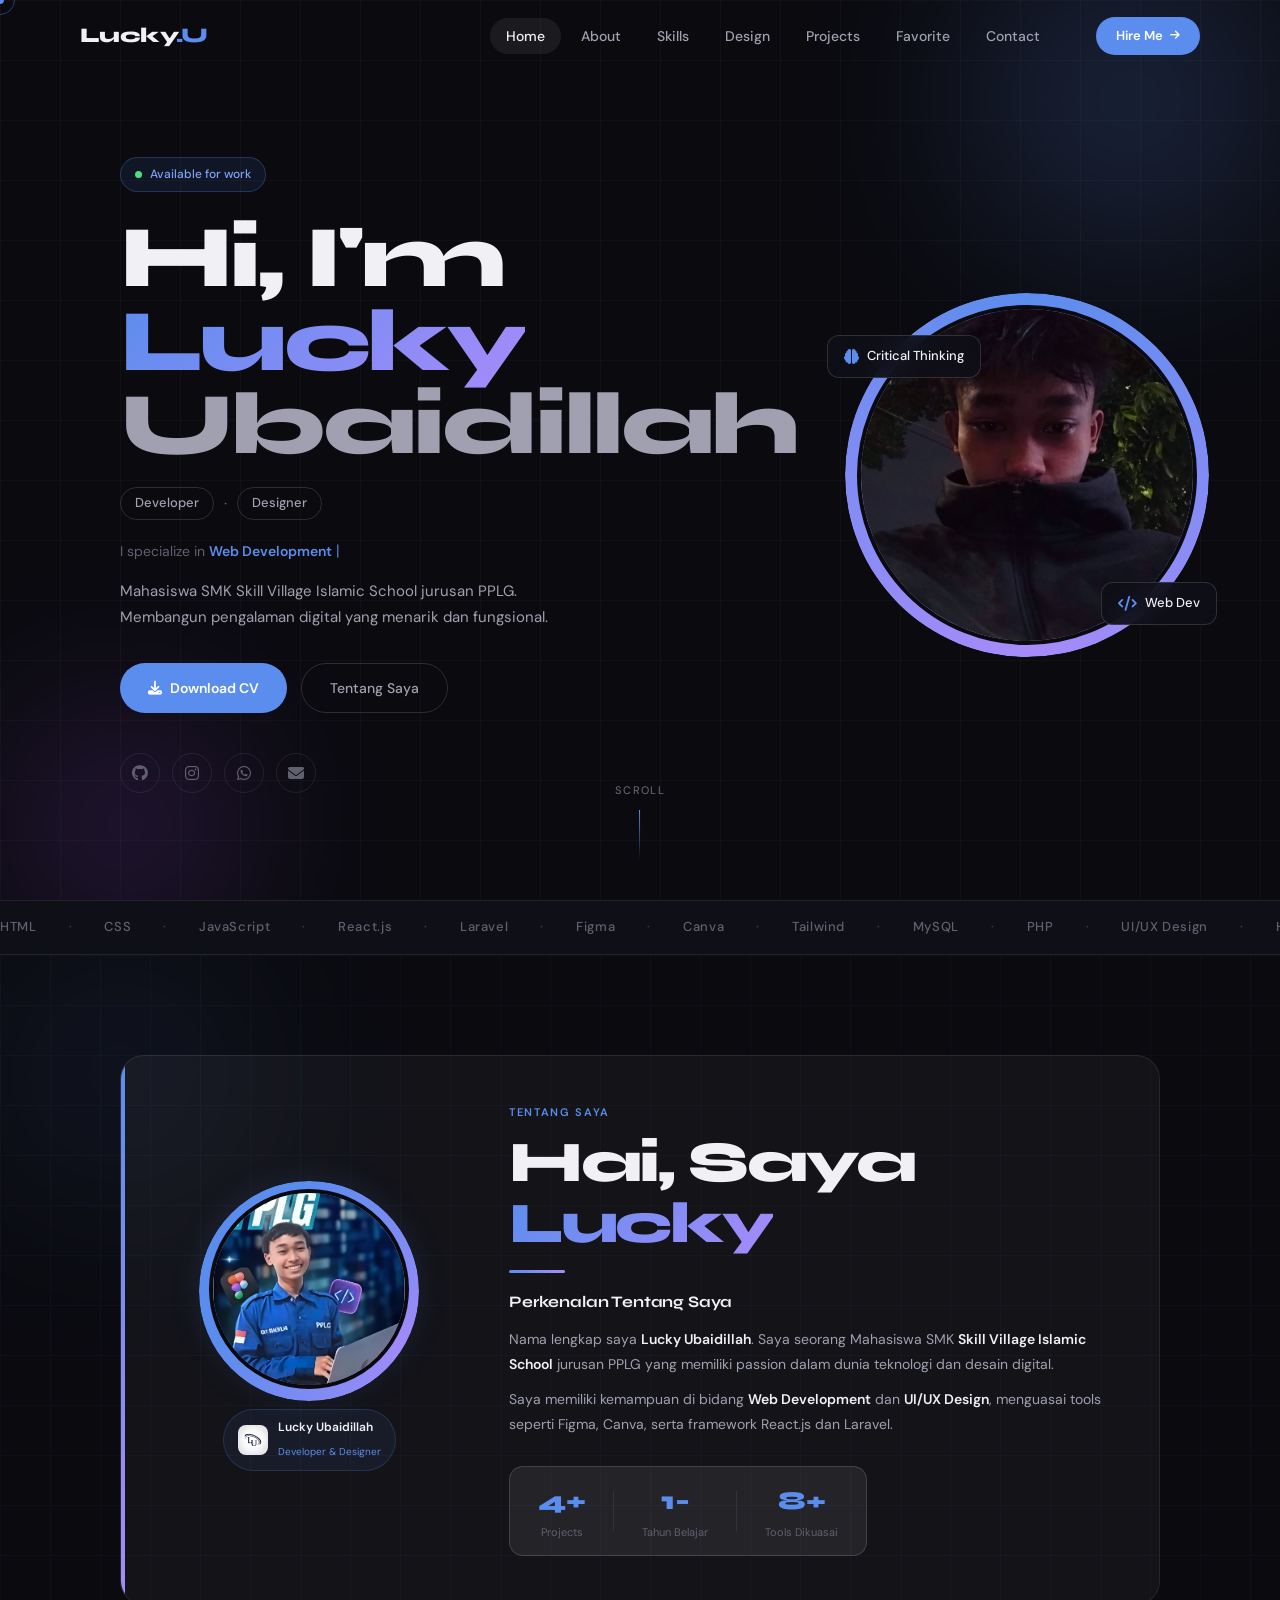
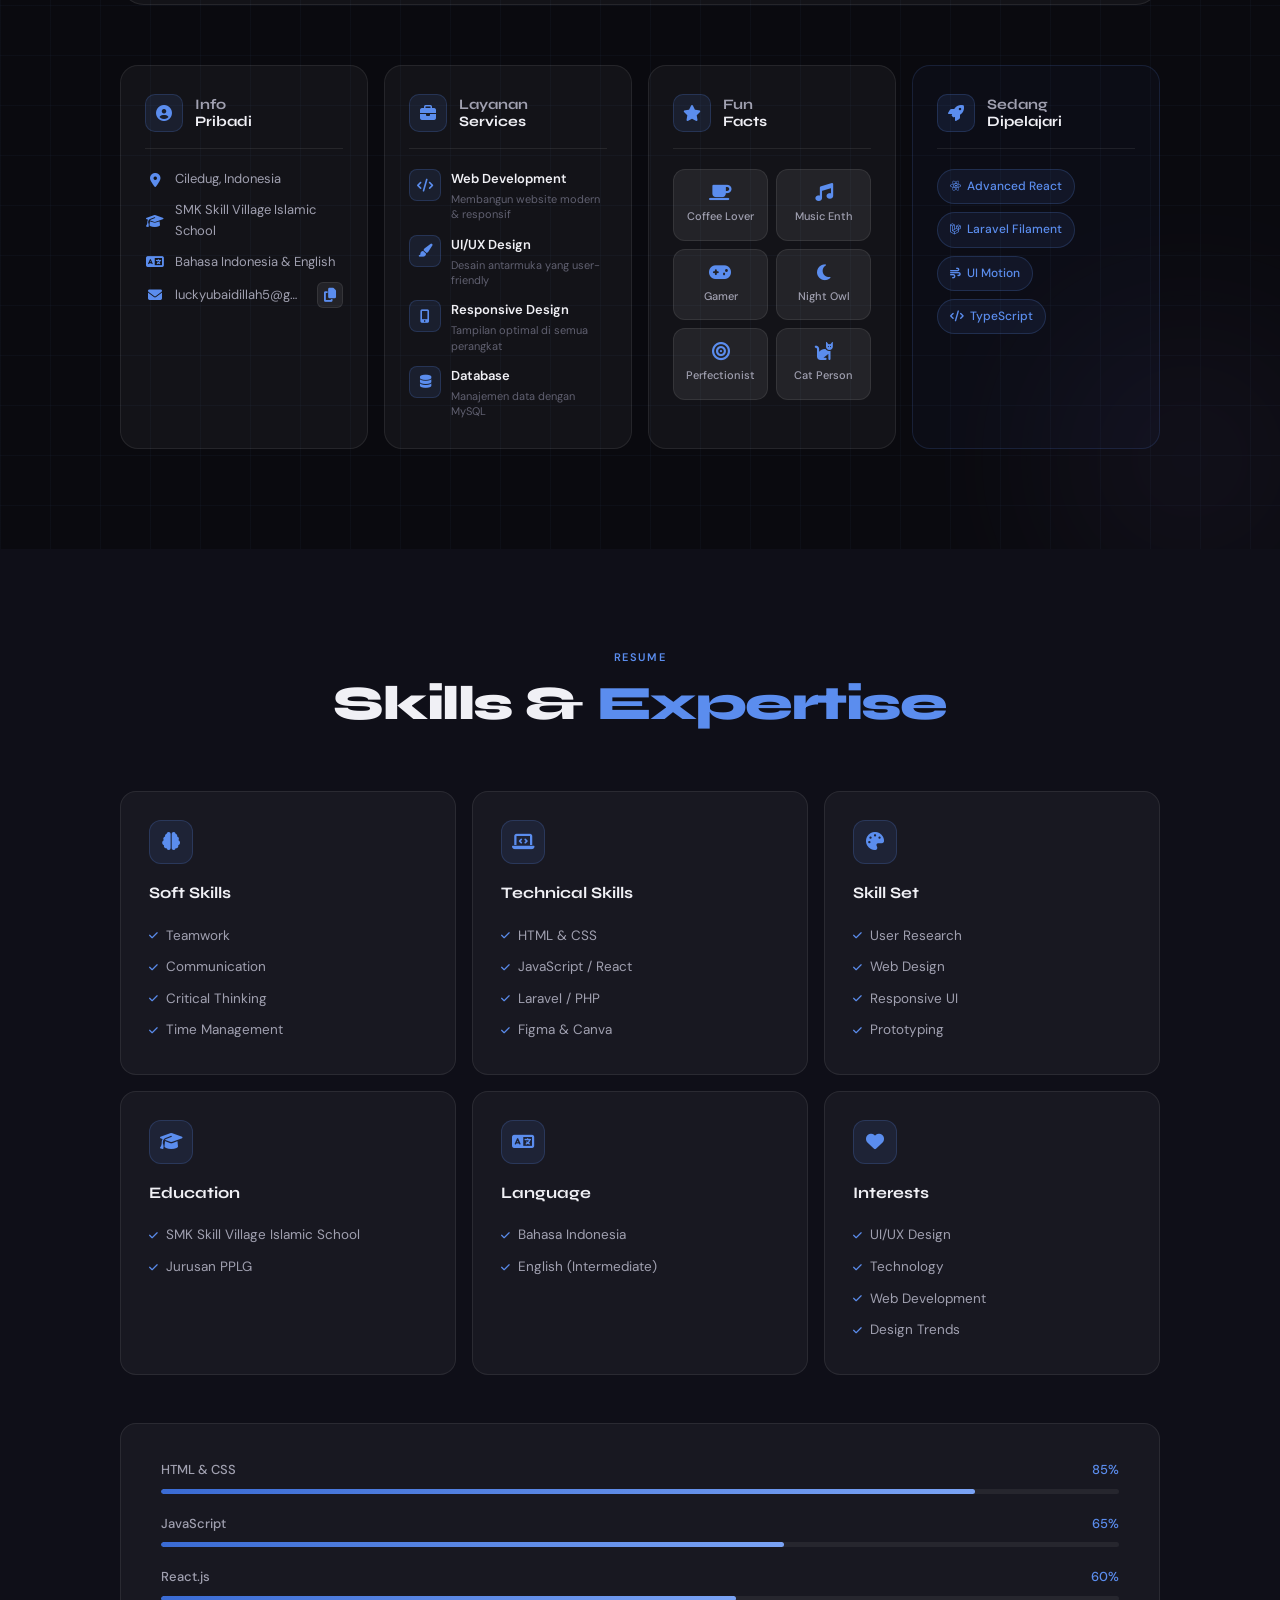
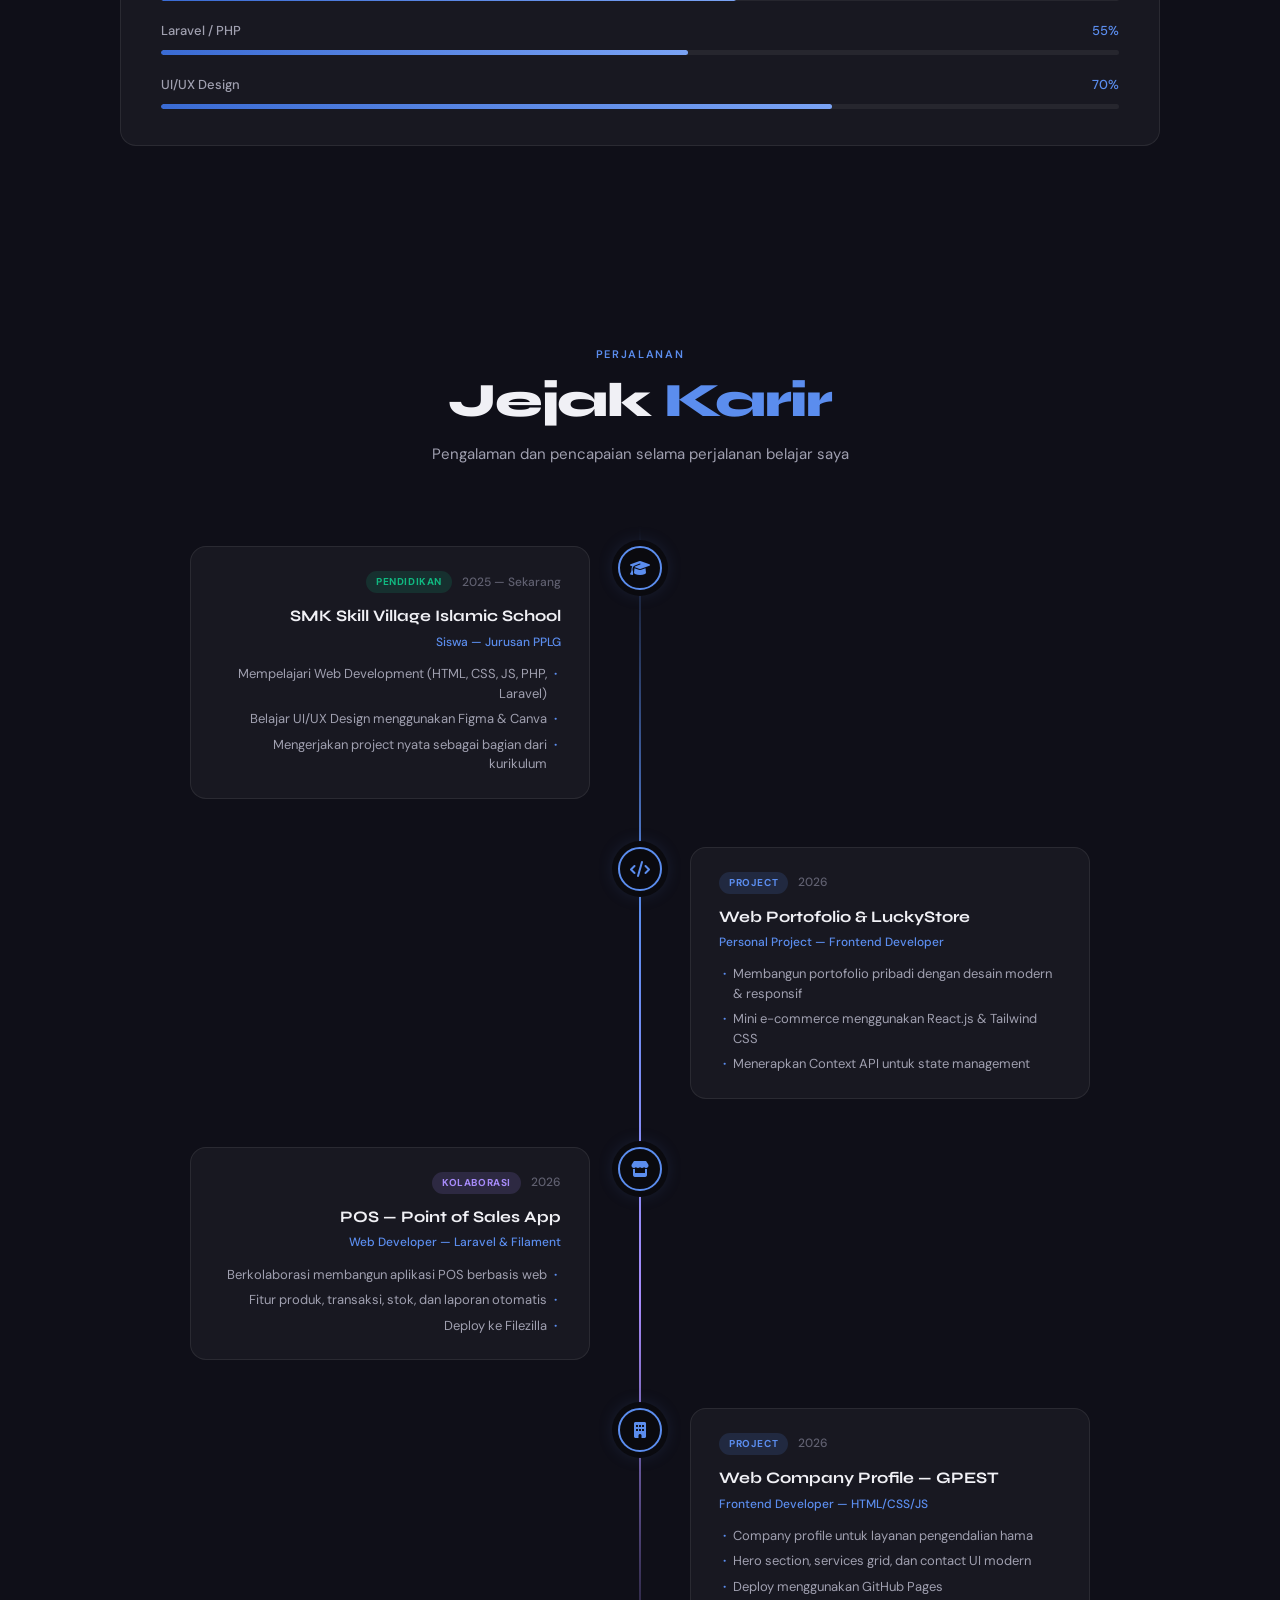
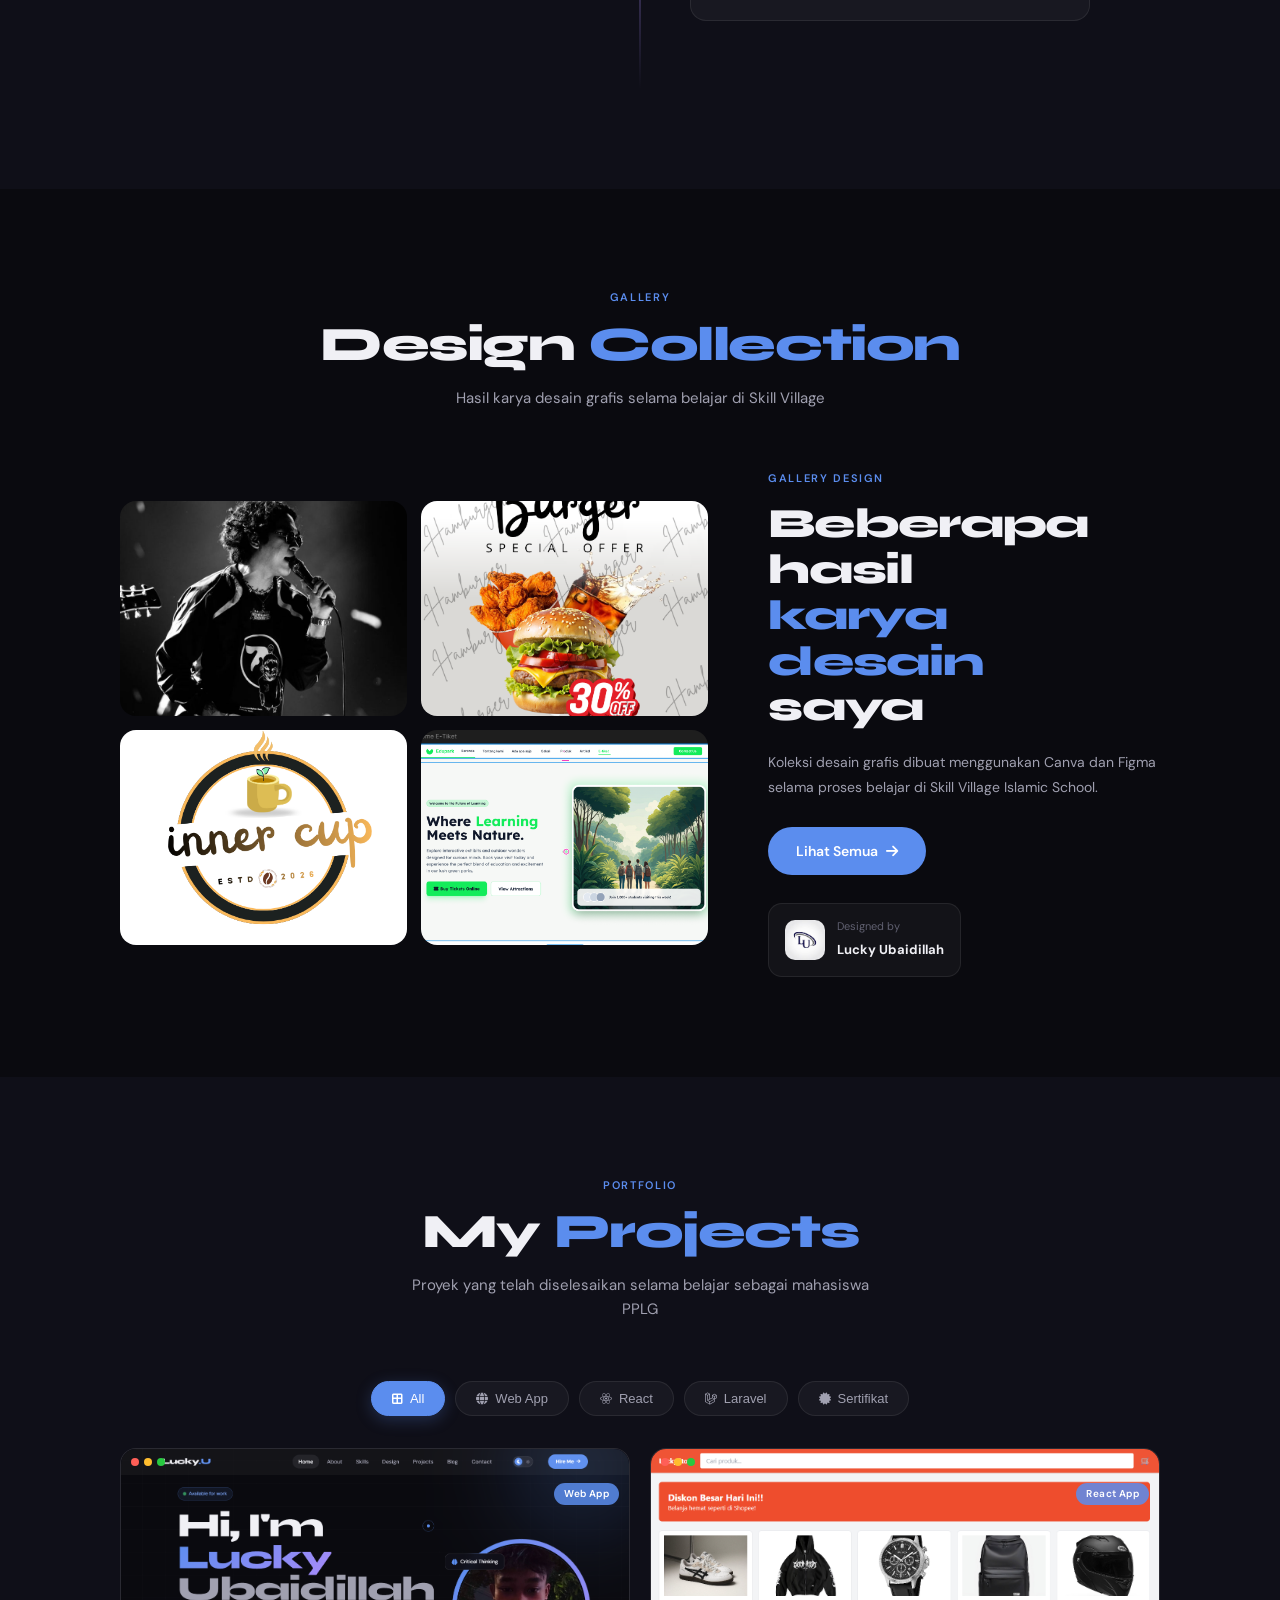
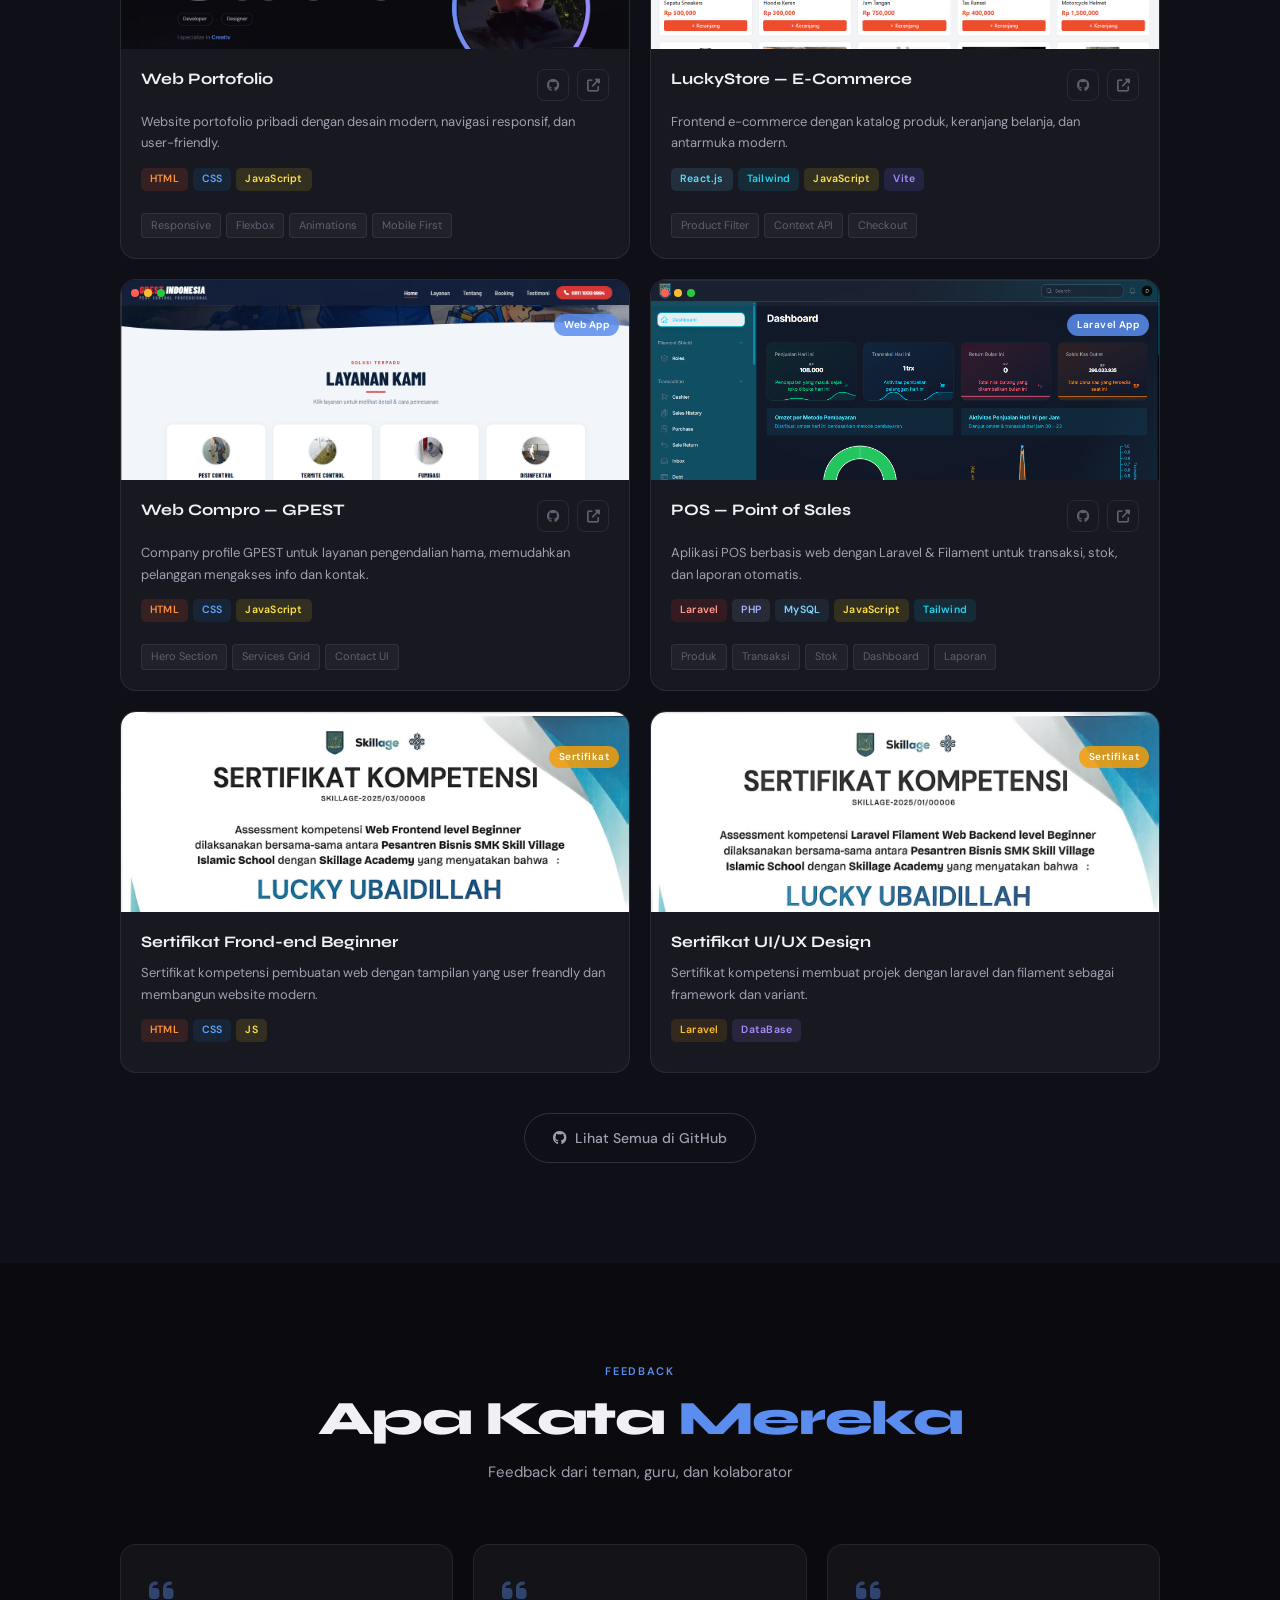
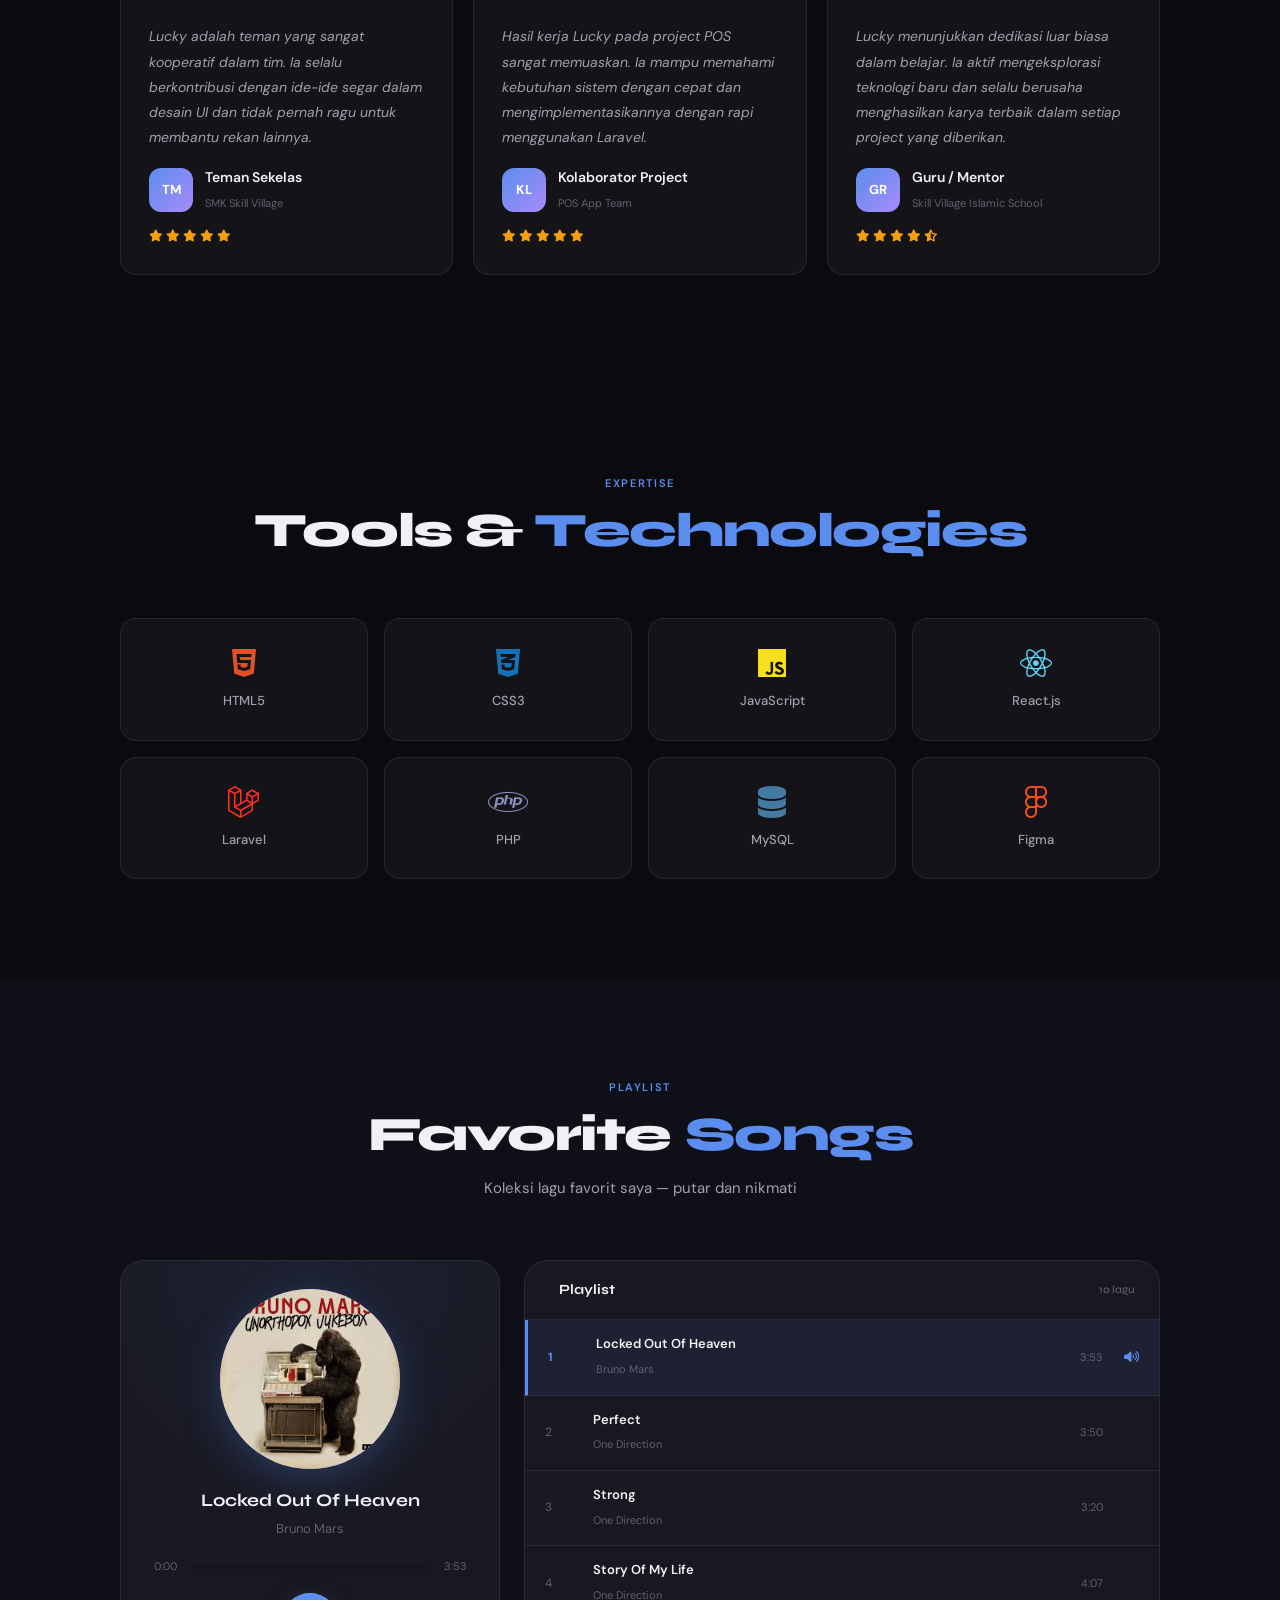
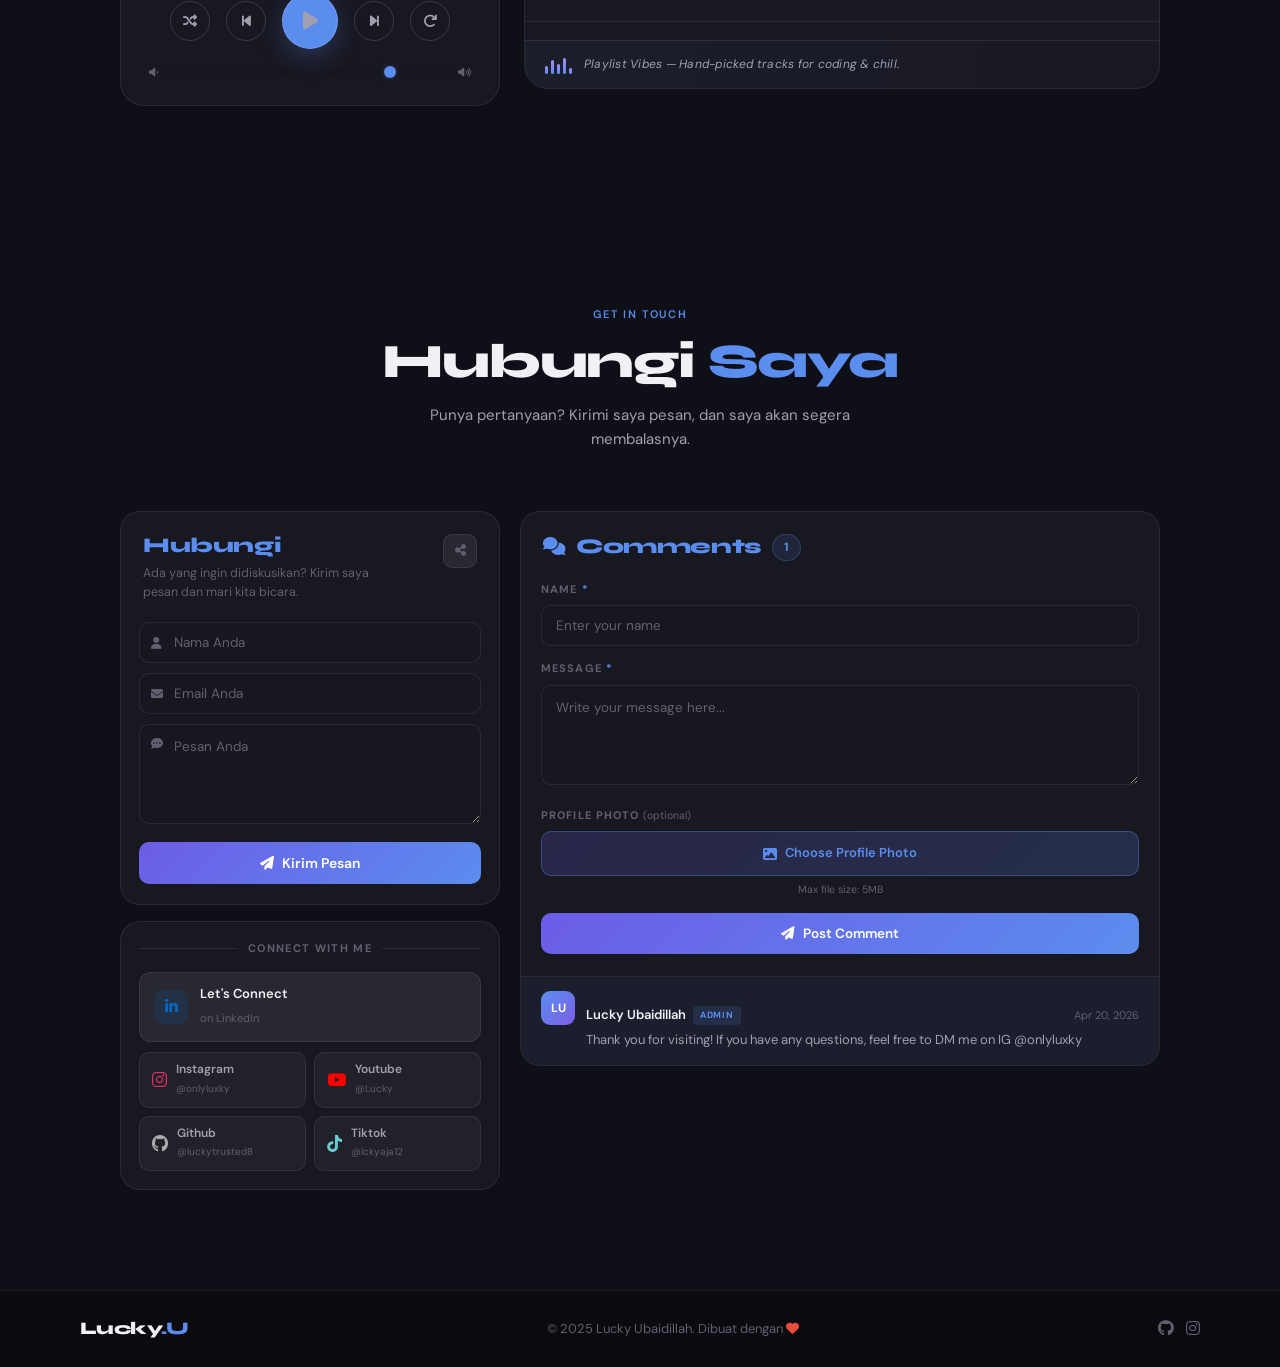
==== index.html @ 048ac02f "update" ====
<!DOCTYPE html>
<html lang="id">
<head>
  <meta charset="UTF-8" />
  <meta name="viewport" content="width=device-width, initial-scale=1.0" />
  <title>Lucky Ubaidillah — Developer & Designer</title>
  <meta name="description" content="Lucky Ubaidillah — Developer & Designer. Mahasiswa PPLG Skill Village Islamic School yang membangun pengalaman digital menarik." />

  <!-- Open Graph -->
  <meta property="og:type"             content="website" />
  <meta property="og:url"              content="https://luckytrusted8-svg.github.io/Portofolio/" />
  <meta property="og:title"            content="Lucky Ubaidillah — Developer & Designer" />
  <meta property="og:description"      content="Mahasiswa PPLG yang membangun pengalaman digital yang menarik dan fungsional." />
  <meta property="og:image"            content="https://luckytrusted8-svg.github.io/Portofolio/image/Profile/lucky.jpeg" />
  <meta property="twitter:card"        content="summary_large_image" />
  <meta property="twitter:title"       content="Lucky Ubaidillah — Developer & Designer" />
  <meta property="twitter:description" content="Mahasiswa PPLG yang membangun pengalaman digital menarik." />
  <meta property="twitter:image"       content="https://luckytrusted8-svg.github.io/Portofolio/image/Profile/lucky.jpeg" />

  <!-- PWA -->
  <link rel="manifest" href="manifest.json" />
  <meta name="theme-color" content="#0a0a0f" id="themeColorMeta" />
  <meta name="apple-mobile-web-app-capable" content="yes" />
  <meta name="apple-mobile-web-app-status-bar-style" content="black-translucent" />
  <meta name="apple-mobile-web-app-title" content="Lucky.U" />

  <link rel="icon" type="image/png" href="image/Profile/logo-lu.jpeg" />
  <link rel="preconnect" href="https://fonts.googleapis.com" />
  <link rel="preconnect" href="https://fonts.gstatic.com" crossorigin />
  <link href="https://fonts.googleapis.com/css2?family=Syne:wght@400;600;700;800&family=DM+Sans:ital,opsz,wght@0,9..40,300;0,9..40,400;0,9..40,500;0,9..40,600;1,9..40,300&display=swap" rel="stylesheet" />
  <link rel="stylesheet" href="https://cdnjs.cloudflare.com/ajax/libs/font-awesome/6.5.0/css/all.min.css" />

  <link rel="stylesheet" href="index.css" />
  <script src="index.js" defer></script>
</head>
<body>

  <!-- SCROLL PROGRESS BAR -->
  <div class="scroll-progress-bar" id="scrollProgressBar"></div>

  <!-- CURSOR -->
  <div class="cursor" id="cursor"></div>
  <div class="cursor-trail" id="cursorTrail"></div>

  <!-- LOADER -->
  <div class="loader" id="loader">
    <div class="loader-text">LU<span>.</span></div>
  </div>

  <!-- NAVBAR -->
  <header id="navbar">
    <div class="nav-inner">
      <a href="#home" class="nav-logo">Lucky<span>.U</span></a>
      <nav class="nav-links">
        <a href="#home"       class="nav-link active" data-section="home">Home</a>
        <a href="#about"      class="nav-link"        data-section="about">About</a>
        <a href="#skills"     class="nav-link"        data-section="skills">Skills</a>
        <a href="#collection" class="nav-link"        data-section="collection">Design</a>
        <a href="#projects"   class="nav-link"        data-section="projects">Projects</a>
        <a href="#favorite"   class="nav-link"        data-section="favorite">Favorite</a>
        <a href="#contact"    class="nav-link"        data-section="contact">Contact</a>
      </nav>
      <a href="https://wa.me/62895402889544" target="_blank" class="nav-cta">
        Hire Me <i class="fas fa-arrow-right"></i>
      </a>
      <button class="burger" id="burger" aria-label="menu">
        <span></span><span></span><span></span>
      </button>
    </div>
    <div class="mobile-menu" id="mobileMenu">
      <a href="#home"       class="mobile-link">Home</a>
      <a href="#about"      class="mobile-link">About</a>
      <a href="#skills"     class="mobile-link">Skills</a>
      <a href="#collection" class="mobile-link">Design</a>
      <a href="#projects"   class="mobile-link">Projects</a>
      <a href="#favorite"   class="mobile-link">Favorite</a>
      <a href="#contact"    class="mobile-link">Contact</a>
    </div>
  </header>

  <!-- HERO -->
  <section id="home" class="hero">
    <div class="hero-bg">
      <div class="blob blob-1"></div>
      <div class="blob blob-2"></div>
      <div class="grid-lines"></div>
    </div>
    <div class="hero-content">
      <div class="hero-left reveal">
        <div class="hero-badge"><span class="badge-dot"></span>Available for work</div>
        <h1 class="hero-title">
          Hi, I'm<br />
          <span class="name-highlight">Lucky</span><br />
          <span class="title-line">Ubaidillah</span>
        </h1>
        <p class="hero-role">
          <span class="role-tag">Developer</span>
          <span class="role-sep">·</span>
          <span class="role-tag">Designer</span>
        </p>
        <div class="hero-typing">
          <span class="typing-prefix">I specialize in </span><span class="typing-text" id="typingText"></span><span class="typing-cursor">|</span>
        </div>
        <p class="hero-desc">
          Mahasiswa SMK Skill Village Islamic School jurusan PPLG.
          Membangun pengalaman digital yang menarik dan fungsional.
        </p>
        <div class="hero-actions">
          <a href="CV-Lucky Ubaidillah (2).pdf" download class="btn-primary"><i class="fas fa-download"></i> Download CV</a>
          <a href="#about" class="btn-ghost">Tentang Saya</a>
        </div>
        <div class="hero-socials">
          <a href="https://github.com/luckytrusted8-svg" target="_blank" title="GitHub"><i class="fab fa-github"></i></a>
          <a href="https://instagram.com/onlyluxky" target="_blank" title="Instagram"><i class="fab fa-instagram"></i></a>
          <a href="https://wa.me/62895402889544" target="_blank" title="WhatsApp"><i class="fab fa-whatsapp"></i></a>
          <a href="mailto:luckyubaidillah5@gmail.com" title="Email"><i class="fas fa-envelope"></i></a>
        </div>
      </div>
      <div class="hero-right reveal reveal-delay">
        <div class="hero-img-wrap">
          <div class="img-ring"></div>
          <img src="image/Profile/lucky.jpeg" alt="Lucky Ubaidillah" class="hero-img" />
          <div class="floating-card fc-1"><i class="fas fa-code"></i><span>Web Dev</span></div>
          <div class="floating-card fc-2"><i class="fas fa-brain"></i><span>Critical Thinking</span></div>
        </div>
      </div>
    </div>
    <a href="#about" class="scroll-down"><span>Scroll</span><div class="scroll-line"></div></a>
  </section>

  <!-- MARQUEE -->
  <div class="marquee-strip">
    <div class="marquee-track">
      <span>HTML</span><span>·</span><span>CSS</span><span>·</span><span>JavaScript</span><span>·</span>
      <span>React.js</span><span>·</span><span>Laravel</span><span>·</span><span>Figma</span><span>·</span>
      <span>Canva</span><span>·</span><span>Tailwind</span><span>·</span><span>MySQL</span><span>·</span>
      <span>PHP</span><span>·</span><span>UI/UX Design</span><span>·</span>
      <span>HTML</span><span>·</span><span>CSS</span><span>·</span><span>JavaScript</span><span>·</span>
      <span>React.js</span><span>·</span><span>Laravel</span><span>·</span><span>Figma</span><span>·</span>
      <span>Canva</span><span>·</span><span>Tailwind</span><span>·</span><span>MySQL</span><span>·</span>
      <span>PHP</span><span>·</span><span>UI/UX Design</span><span>·</span>
    </div>
  </div>

  <!-- ABOUT (Farabi-style) -->
  <section id="about" class="about-new">
    <div class="about-new__bg">
      <div class="about-new__grid"></div>
      <div class="about-new__blob ab-blob-1"></div>
      <div class="about-new__blob ab-blob-2"></div>
    </div>
    <div class="section-container">
      <div class="abn-top reveal">
        <div class="abn-photo-wrap">
          <div class="abn-photo-ring"></div>
          <img src="image/Profile/PPLG.jpeg" alt="Lucky Ubaidillah" class="abn-photo" />
          <div class="abn-badge-name">
            <img src="image/Profile/logo-lu.jpeg" alt="LU" class="abn-badge-avatar" />
            <div><strong>Lucky Ubaidillah</strong><span>Developer &amp; Designer</span></div>
          </div>
        </div>
        <div class="abn-intro">
          <div class="abn-label-wrap"><span class="section-label">Tentang Saya</span></div>
          <h2 class="abn-heading">Hai, Saya <em>Lucky</em></h2>
          <div class="abn-divider"></div>
          <h3 class="abn-sub">Perkenalan Tentang Saya</h3>
          <p class="abn-text">Nama lengkap saya <strong>Lucky Ubaidillah</strong>. Saya seorang Mahasiswa SMK <strong>Skill Village Islamic School</strong> jurusan PPLG yang memiliki passion dalam dunia teknologi dan desain digital.</p>
          <p class="abn-text">Saya memiliki kemampuan di bidang <strong>Web Development</strong> dan <strong>UI/UX Design</strong>, menguasai tools seperti Figma, Canva, serta framework React.js dan Laravel.</p>
          <div class="abn-stats">
            <div class="abn-stat">
              <div class="abn-stat-num-row"><span class="abn-stat-num counter" data-target="4">0</span><span class="abn-stat-num">+</span></div>
              <span class="abn-stat-lbl">Projects</span>
            </div>
            <div class="abn-stat-divider"></div>
            <div class="abn-stat">
              <div class="abn-stat-num-row"><span class="abn-stat-num counter" data-target="1">0</span><span class="abn-stat-num">-</span></div>
              <span class="abn-stat-lbl">Tahun Belajar</span>
            </div>
            <div class="abn-stat-divider"></div>
            <div class="abn-stat">
              <div class="abn-stat-num-row"><span class="abn-stat-num counter" data-target="8">0</span><span class="abn-stat-num">+</span></div>
              <span class="abn-stat-lbl">Tools Dikuasai</span>
            </div>
          </div>
        </div>
      </div>
      <div class="abn-grid reveal reveal-delay">
        <div class="abn-col abn-col--info">
          <div class="abn-col-header"><div class="abn-col-icon"><i class="fas fa-user-circle"></i></div><h4>Info <span>Pribadi</span></h4></div>
          <ul class="abn-list abn-list--info">
            <li><i class="fas fa-map-marker-alt"></i><span>Ciledug, Indonesia</span></li>
            <li><i class="fas fa-graduation-cap"></i><span>SMK Skill Village Islamic School</span></li>
            <li><i class="fas fa-language"></i><span>Bahasa Indonesia & English</span></li>
            <li class="abn-email-row"><i class="fas fa-envelope"></i><span>luckyubaidillah5@gmail.com</span><button class="abn-copy-btn" onclick="copyEmail()" title="Copy email"><i class="fas fa-copy"></i></button></li>
          </ul>
        </div>
        <div class="abn-col abn-col--services">
          <div class="abn-col-header"><div class="abn-col-icon"><i class="fas fa-briefcase"></i></div><h4>Layanan <span>Services</span></h4></div>
          <ul class="abn-list abn-list--services">
            <li><div class="abn-srv-icon"><i class="fas fa-code"></i></div><div class="abn-srv-text"><strong>Web Development</strong><span>Membangun website modern & responsif</span></div></li>
            <li><div class="abn-srv-icon"><i class="fas fa-paint-brush"></i></div><div class="abn-srv-text"><strong>UI/UX Design</strong><span>Desain antarmuka yang user-friendly</span></div></li>
            <li><div class="abn-srv-icon"><i class="fas fa-mobile-alt"></i></div><div class="abn-srv-text"><strong>Responsive Design</strong><span>Tampilan optimal di semua perangkat</span></div></li>
            <li><div class="abn-srv-icon"><i class="fas fa-database"></i></div><div class="abn-srv-text"><strong>Database</strong><span>Manajemen data dengan MySQL</span></div></li>
          </ul>
        </div>
        <div class="abn-col abn-col--fun">
          <div class="abn-col-header"><div class="abn-col-icon"><i class="fas fa-star"></i></div><h4>Fun <span>Facts</span></h4></div>
          <div class="abn-fun-grid">
            <div class="abn-fun-item"><i class="fas fa-coffee"></i><span>Coffee Lover</span></div>
            <div class="abn-fun-item"><i class="fas fa-music"></i><span>Music Enth</span></div>
            <div class="abn-fun-item"><i class="fas fa-gamepad"></i><span>Gamer</span></div>
            <div class="abn-fun-item"><i class="fas fa-moon"></i><span>Night Owl</span></div>
            <div class="abn-fun-item"><i class="fas fa-bullseye"></i><span>Perfectionist</span></div>
            <div class="abn-fun-item"><i class="fas fa-cat"></i><span>Cat Person</span></div>
          </div>
        </div>
        <div class="abn-col abn-col--learning">
          <div class="abn-col-header"><div class="abn-col-icon"><i class="fas fa-rocket"></i></div><h4>Sedang <span>Dipelajari</span></h4></div>
          <div class="abn-learning-list">
            <div class="abn-learning-tag"><i class="fab fa-react"></i>Advanced React</div>
            <div class="abn-learning-tag"><i class="fab fa-laravel"></i>Laravel Filament</div>
            <div class="abn-learning-tag"><i class="fas fa-wind"></i>UI Motion</div>
            <div class="abn-learning-tag"><i class="fas fa-code"></i>TypeScript</div>
          </div>
        </div>
      </div>
    </div>
  </section>

  <!-- SKILLS -->
  <section id="skills" class="about">
    <div class="section-container">
      <div class="section-header reveal">
        <span class="section-label">Resume</span>
        <h2 class="section-title">Skills &amp; <em>Expertise</em></h2>
      </div>
      <div class="about-grid">
        <div class="about-card reveal" style="--d:0s"><div class="about-card-icon"><i class="fas fa-brain"></i></div><h3>Soft Skills</h3><ul><li><i class="fas fa-check"></i>Teamwork</li><li><i class="fas fa-check"></i>Communication</li><li><i class="fas fa-check"></i>Critical Thinking</li><li><i class="fas fa-check"></i>Time Management</li></ul></div>
        <div class="about-card reveal" style="--d:.1s"><div class="about-card-icon"><i class="fas fa-laptop-code"></i></div><h3>Technical Skills</h3><ul><li><i class="fas fa-check"></i>HTML &amp; CSS</li><li><i class="fas fa-check"></i>JavaScript / React</li><li><i class="fas fa-check"></i>Laravel / PHP</li><li><i class="fas fa-check"></i>Figma &amp; Canva</li></ul></div>
        <div class="about-card reveal" style="--d:.2s"><div class="about-card-icon"><i class="fas fa-palette"></i></div><h3>Skill Set</h3><ul><li><i class="fas fa-check"></i>User Research</li><li><i class="fas fa-check"></i>Web Design</li><li><i class="fas fa-check"></i>Responsive UI</li><li><i class="fas fa-check"></i>Prototyping</li></ul></div>
        <div class="about-card reveal" style="--d:.3s"><div class="about-card-icon"><i class="fas fa-graduation-cap"></i></div><h3>Education</h3><ul><li><i class="fas fa-check"></i>SMK Skill Village Islamic School</li><li><i class="fas fa-check"></i>Jurusan PPLG</li></ul></div>
        <div class="about-card reveal" style="--d:.4s"><div class="about-card-icon"><i class="fas fa-language"></i></div><h3>Language</h3><ul><li><i class="fas fa-check"></i>Bahasa Indonesia</li><li><i class="fas fa-check"></i>English (Intermediate)</li></ul></div>
        <div class="about-card reveal" style="--d:.5s"><div class="about-card-icon"><i class="fas fa-heart"></i></div><h3>Interests</h3><ul><li><i class="fas fa-check"></i>UI/UX Design</li><li><i class="fas fa-check"></i>Technology</li><li><i class="fas fa-check"></i>Web Development</li><li><i class="fas fa-check"></i>Design Trends</li></ul></div>
      </div>
      <div class="skills-bar-wrap reveal">
        <div class="skill-bar-item"><div class="skill-bar-label"><span>HTML &amp; CSS</span><span>85%</span></div><div class="skill-bar-track"><div class="skill-bar-fill" data-w="85"></div></div></div>
        <div class="skill-bar-item"><div class="skill-bar-label"><span>JavaScript</span><span>65%</span></div><div class="skill-bar-track"><div class="skill-bar-fill" data-w="65"></div></div></div>
        <div class="skill-bar-item"><div class="skill-bar-label"><span>React.js</span><span>60%</span></div><div class="skill-bar-track"><div class="skill-bar-fill" data-w="60"></div></div></div>
        <div class="skill-bar-item"><div class="skill-bar-label"><span>Laravel / PHP</span><span>55%</span></div><div class="skill-bar-track"><div class="skill-bar-fill" data-w="55"></div></div></div>
        <div class="skill-bar-item"><div class="skill-bar-label"><span>UI/UX Design</span><span>70%</span></div><div class="skill-bar-track"><div class="skill-bar-fill" data-w="70"></div></div></div>
      </div>
    </div>
  </section>

  <!-- TIMELINE -->
  <section id="timeline" class="timeline-section">
    <div class="section-container">
      <div class="section-header reveal">
        <span class="section-label">Perjalanan</span>
        <h2 class="section-title">Jejak <em>Karir</em></h2>
        <p class="section-desc">Pengalaman dan pencapaian selama perjalanan belajar saya</p>
      </div>
      <div class="timeline">
        <div class="tl-item tl-left reveal">
          <div class="tl-content">
            <div class="tl-header"><span class="tl-tag tl-tag--edu">Pendidikan</span><span class="tl-year">2025 — Sekarang</span></div>
            <h3>SMK Skill Village Islamic School</h3>
            <p class="tl-role">Siswa — Jurusan PPLG</p>
            <ul class="tl-list">
              <li>Mempelajari Web Development (HTML, CSS, JS, PHP, Laravel)</li>
              <li>Belajar UI/UX Design menggunakan Figma &amp; Canva</li>
              <li>Mengerjakan project nyata sebagai bagian dari kurikulum</li>
            </ul>
          </div>
          <div class="tl-dot"><i class="fas fa-graduation-cap"></i></div>
        </div>
        <div class="tl-item tl-right reveal" style="--d:.1s">
          <div class="tl-dot"><i class="fas fa-code"></i></div>
          <div class="tl-content">
            <div class="tl-header"><span class="tl-tag tl-tag--project">Project</span><span class="tl-year">2026</span></div>
            <h3>Web Portofolio &amp; LuckyStore</h3>
            <p class="tl-role">Personal Project — Frontend Developer</p>
            <ul class="tl-list">
              <li>Membangun portofolio pribadi dengan desain modern &amp; responsif</li>
              <li>Mini e-commerce menggunakan React.js &amp; Tailwind CSS</li>
              <li>Menerapkan Context API untuk state management</li>
            </ul>
          </div>
        </div>
        <div class="tl-item tl-left reveal" style="--d:.2s">
          <div class="tl-content">
            <div class="tl-header"><span class="tl-tag tl-tag--collab">Kolaborasi</span><span class="tl-year">2026</span></div>
            <h3>POS — Point of Sales App</h3>
            <p class="tl-role">Web Developer — Laravel &amp; Filament</p>
            <ul class="tl-list">
              <li>Berkolaborasi membangun aplikasi POS berbasis web</li>
              <li>Fitur produk, transaksi, stok, dan laporan otomatis</li>
              <li>Deploy ke Filezilla</li>
            </ul>
          </div>
          <div class="tl-dot"><i class="fas fa-store"></i></div>
        </div>
        <div class="tl-item tl-right reveal" style="--d:.3s">
          <div class="tl-dot"><i class="fas fa-building"></i></div>
          <div class="tl-content">
            <div class="tl-header"><span class="tl-tag tl-tag--project">Project</span><span class="tl-year">2026</span></div>
            <h3>Web Company Profile — GPEST</h3>
            <p class="tl-role">Frontend Developer — HTML/CSS/JS</p>
            <ul class="tl-list">
              <li>Company profile untuk layanan pengendalian hama</li>
              <li>Hero section, services grid, dan contact UI modern</li>
              <li>Deploy menggunakan GitHub Pages</li>
            </ul>
          </div>
        </div>
      </div>
    </div>
  </section>

  <!-- DESIGN COLLECTION -->
  <section id="collection" class="collection">
    <div class="section-container">
      <div class="section-header reveal">
        <span class="section-label">Gallery</span>
        <h2 class="section-title">Design <em>Collection</em></h2>
        <p class="section-desc">Hasil karya desain grafis selama belajar di Skill Village</p>
      </div>
      <div class="design-layout">
        <div class="design-grid reveal">
          <div class="design-card dc-large lb-trigger" data-src="image/Desain/Design-PosterKonser.jpg" data-caption="Poster Konser — Design Canva">
            <div class="dc-img"><img src="image/Desain/Design-PosterKonser.jpg" alt="Poster Konser" loading="lazy" /><div class="dc-overlay"><span>Design Canva</span><i class="fas fa-expand dc-zoom"></i></div></div>
          </div>
          <div class="design-card lb-trigger" data-src="image/Desain/Design-Hamburger.png" data-caption="Hamburger Design — Design Canva">
            <div class="dc-img"><img src="image/Desain/Design-Hamburger.png" alt="Hamburger Design" loading="lazy" /><div class="dc-overlay"><span>Design Canva</span><i class="fas fa-expand dc-zoom"></i></div></div>
          </div>
          <div class="design-card lb-trigger" data-src="image/Desain/Design-InnerCup.png" data-caption="InnerCup Design — Design Canva">
            <div class="dc-img"><img src="image/Desain/Design-InnerCup.png" alt="InnerCup Design" loading="lazy" /><div class="dc-overlay"><span>Design Canva</span><i class="fas fa-expand dc-zoom"></i></div></div>
          </div>
          <div class="design-card dc-large lb-trigger" data-src="image/Desain/Design UI UX-Etiket.png" data-caption="UI/UX Etiket — Design Figma">
            <div class="dc-img"><img src="image/Desain/Design UI UX-Etiket.png" alt="UI/UX Etiket" loading="lazy" /><div class="dc-overlay"><span>Design Figma</span><i class="fas fa-expand dc-zoom"></i></div></div>
          </div>
        </div>
        <div class="design-info reveal reveal-delay">
          <p class="di-label">Gallery Design</p>
          <h2>Beberapa hasil<br /><em>karya desain</em><br />saya</h2>
          <p class="di-desc">Koleksi desain grafis dibuat menggunakan Canva dan Figma selama proses belajar di Skill Village Islamic School.</p>
          <a href="https://drive.google.com/drive/folders/1Li-Azlsw5jpEWD7cZ55XPmdrEwMzVZn1?usp=sharing" target="_blank" class="btn-primary">Lihat Semua <i class="fas fa-arrow-right"></i></a>
          <div class="di-author">
            <img src="image/Profile/logo-lu.jpeg" alt="Logo LU" />
            <div><small>Designed by</small><strong>Lucky Ubaidillah</strong></div>
          </div>
        </div>
      </div>
    </div>
  </section>

  <!-- PROJECTS -->
  <section id="projects" class="projects">
    <div class="section-container">
      <div class="section-header reveal">
        <span class="section-label">Portfolio</span>
        <h2 class="section-title">My <em>Projects</em></h2>
        <p class="section-desc">Proyek yang telah diselesaikan selama belajar sebagai mahasiswa PPLG</p>
      </div>

      <!-- Filter -->
      <div class="filter-wrap reveal">
        <button class="filter-btn active" data-filter="all"><i class="fas fa-border-all"></i> All</button>
        <button class="filter-btn" data-filter="web-app"><i class="fas fa-globe"></i> Web App</button>
        <button class="filter-btn" data-filter="react"><i class="fab fa-react"></i> React</button>
        <button class="filter-btn" data-filter="laravel"><i class="fab fa-laravel"></i> Laravel</button>
        <button class="filter-btn" data-filter="certificate"><i class="fas fa-certificate"></i> Sertifikat</button>
      </div>

      <div class="projects-grid" id="projectsGrid">
        <div class="pcard reveal" data-category="web-app">
          <div class="pcard-preview">
            <img src="image/Projek/webPorto.png" alt="Web Portfolio" loading="lazy" onerror="this.style.display='none';" />
            <div class="pcard-browser"><span class="bd red"></span><span class="bd yellow"></span><span class="bd green"></span></div>
            <div class="pcard-type">Web App</div>
            <div class="pcard-hover"><a href="https://github.com/luckytrusted8-svg/Portofolio" target="_blank">View Code</a><a href="https://luckytrusted8-svg.github.io/Portofolio/" target="_blank">Live Demo</a></div>
          </div>
          <div class="pcard-body">
            <div class="pcard-top"><h3>Web Portofolio</h3><div class="pcard-links"><a href="https://github.com/luckytrusted8-svg/Portofolio" target="_blank"><i class="fab fa-github"></i></a><a href="https://luckytrusted8-svg.github.io/Portofolio/" target="_blank"><i class="fas fa-external-link-alt"></i></a></div></div>
            <p>Website portofolio pribadi dengan desain modern, navigasi responsif, dan user-friendly.</p>
            <div class="pcard-tags"><span class="tag t-html">HTML</span><span class="tag t-css">CSS</span><span class="tag t-js">JavaScript</span></div>
            <div class="pcard-chips"><span>Responsive</span><span>Flexbox</span><span>Animations</span><span>Mobile First</span></div>
          </div>
        </div>

        <div class="pcard reveal" style="--d:.1s" data-category="react">
          <div class="pcard-preview">
            <img src="image/Projek/web-Ecommerce.png" alt="E-Commerce" loading="lazy" onerror="this.style.display='none';" />
            <div class="pcard-browser"><span class="bd red"></span><span class="bd yellow"></span><span class="bd green"></span></div>
            <div class="pcard-type">React App</div>
            <div class="pcard-hover"><a href="https://github.com/luckytrusted8-svg/E-commerce.mini" target="_blank">View Code</a><a href="https://luckytrusted8-svg.github.io/E-commerce.mini/" target="_blank">Live Demo</a></div>
          </div>
          <div class="pcard-body">
            <div class="pcard-top"><h3>LuckyStore — E-Commerce</h3><div class="pcard-links"><a href="https://github.com/luckytrusted8-svg/E-commerce.mini" target="_blank"><i class="fab fa-github"></i></a><a href="https://luckytrusted8-svg.github.io/E-commerce.mini/" target="_blank"><i class="fas fa-external-link-alt"></i></a></div></div>
            <p>Frontend e-commerce dengan katalog produk, keranjang belanja, dan antarmuka modern.</p>
            <div class="pcard-tags"><span class="tag t-react">React.js</span><span class="tag t-tailwind">Tailwind</span><span class="tag t-js">JavaScript</span><span class="tag t-vite">Vite</span></div>
            <div class="pcard-chips"><span>Product Filter</span><span>Context API</span><span>Checkout</span></div>
          </div>
        </div>

        <div class="pcard reveal" style="--d:.2s" data-category="web-app">
          <div class="pcard-preview">
            <img src="image/Projek/webComproGPEST.png" alt="GPEST" loading="lazy" onerror="this.style.display='none';" />
            <div class="pcard-browser"><span class="bd red"></span><span class="bd yellow"></span><span class="bd green"></span></div>
            <div class="pcard-type">Web App</div>
            <div class="pcard-hover"><a href="https://github.com/luckytrusted8-svg/gpest.company.profile" target="_blank">View Code</a><a href="https://luckytrusted8-svg.github.io/gpest.company.profile/" target="_blank">Live Demo</a></div>
          </div>
          <div class="pcard-body">
            <div class="pcard-top"><h3>Web Compro — GPEST</h3><div class="pcard-links"><a href="https://github.com/luckytrusted8-svg/gpest.company.profile" target="_blank"><i class="fab fa-github"></i></a><a href="https://luckytrusted8-svg.github.io/gpest.company.profile/" target="_blank"><i class="fas fa-external-link-alt"></i></a></div></div>
            <p>Company profile GPEST untuk layanan pengendalian hama, memudahkan pelanggan mengakses info dan kontak.</p>
            <div class="pcard-tags"><span class="tag t-html">HTML</span><span class="tag t-css">CSS</span><span class="tag t-js">JavaScript</span></div>
            <div class="pcard-chips"><span>Hero Section</span><span>Services Grid</span><span>Contact UI</span></div>
          </div>
        </div>

        <div class="pcard reveal" style="--d:.3s" data-category="laravel">
          <div class="pcard-preview">
            <img src="image/Projek/ProjectPos.png" alt="POS App" loading="lazy" onerror="this.style.display='none';" />
            <div class="pcard-browser"><span class="bd red"></span><span class="bd yellow"></span><span class="bd green"></span></div>
            <div class="pcard-type">Laravel App</div>
            <div class="pcard-hover"><a href="https://github.com/zynly/pos-app" target="_blank">View Code</a><a href="404.html" target="_blank">Live Demo</a></div>
          </div>
          <div class="pcard-body">
            <div class="pcard-top"><h3>POS — Point of Sales</h3><div class="pcard-links"><a href="https://github.com/zynly/pos-app" target="_blank"><i class="fab fa-github"></i></a><a href="404.html" target="_blank"><i class="fas fa-external-link-alt"></i></a></div></div>
            <p>Aplikasi POS berbasis web dengan Laravel &amp; Filament untuk transaksi, stok, dan laporan otomatis.</p>
            <div class="pcard-tags"><span class="tag t-laravel">Laravel</span><span class="tag t-php">PHP</span><span class="tag t-mysql">MySQL</span><span class="tag t-js">JavaScript</span><span class="tag t-tailwind">Tailwind</span></div>
            <div class="pcard-chips"><span>Produk</span><span>Transaksi</span><span>Stok</span><span>Dashboard</span><span>Laporan</span></div>
          </div>
        </div>

        <!-- Certificate Cards -->
        <div class="pcard reveal cert-card" style="--d:.4s" data-category="certificate">
          <div class="pcard-preview cert-preview lb-trigger" data-src="image/Sertifikat/Frond-end.png" data-caption="Sertifikat Pelatihan Web Development">
            <img src="image/Sertifikat/Frond-end.png" alt="Sertifikat 1" loading="lazy" onerror="this.src='image/Profile/logo-lu.jpeg';this.style.objectFit='contain';this.style.padding='20px';this.style.background='var(--bg2)';" />
            <div class="pcard-type cert-badge">Sertifikat</div>
          </div>
          <div class="pcard-body">
            <div class="pcard-top"><h3>Sertifikat Frond-end Beginner</h3></div>
            <p>Sertifikat kompetensi pembuatan web dengan tampilan yang user freandly dan membangun website modern.</p>
            <div class="pcard-tags"><span class="tag t-html">HTML</span><span class="tag t-css">CSS</span><span class="tag t-js">JS</span></div>
          </div>
        </div>

        <div class="pcard reveal cert-card" style="--d:.5s" data-category="certificate">
          <div class="pcard-preview cert-preview lb-trigger" data-src="image/Sertifikat/Laravel-Filament.png" data-caption="Sertifikat UI/UX Design">
            <img src="image/Sertifikat/Laravel-Filament.png" alt="Sertifikat 2" loading="lazy" onerror="this.src='image/Profile/logo-lu.jpeg';this.style.objectFit='contain';this.style.padding='20px';this.style.background='var(--bg2)';" />
            <div class="pcard-type cert-badge">Sertifikat</div>
          </div>
          <div class="pcard-body">
            <div class="pcard-top"><h3>Sertifikat UI/UX Design</h3></div>
            <p>Sertifikat kompetensi membuat projek dengan laravel dan filament sebagai framework dan variant.</p>
            <div class="pcard-tags"><span class="tag t-react" style="background:rgba(245,158,11,0.12);color:#fbbf24;">Laravel</span><span class="tag t-css" style="background:rgba(167,139,250,0.12);color:#a78bfa;">DataBase</span></div>
          </div>
        </div>
      </div>

      <div class="projects-more reveal">
        <a href="https://github.com/luckytrusted8-svg" target="_blank" class="btn-ghost">
          <i class="fab fa-github"></i> Lihat Semua di GitHub
        </a>
      </div>
    </div>
  </section>

  <!-- TESTIMONIAL -->
  <section id="testimonial" class="testimonial-section">
    <div class="section-container">
      <div class="section-header reveal">
        <span class="section-label">Feedback</span>
        <h2 class="section-title">Apa Kata <em>Mereka</em></h2>
        <p class="section-desc">Feedback dari teman, guru, dan kolaborator</p>
      </div>
      <div class="testimonial-grid">
        <div class="testi-card reveal" style="--d:0s">
          <div class="testi-quote"><i class="fas fa-quote-left"></i></div>
          <p class="testi-text">Lucky adalah teman yang sangat kooperatif dalam tim. Ia selalu berkontribusi dengan ide-ide segar dalam desain UI dan tidak pernah ragu untuk membantu rekan lainnya.</p>
          <div class="testi-author">
            <div class="testi-avatar">TM</div>
            <div><strong>Teman Sekelas</strong><span>SMK Skill Village</span></div>
          </div>
          <div class="testi-stars"><i class="fas fa-star"></i><i class="fas fa-star"></i><i class="fas fa-star"></i><i class="fas fa-star"></i><i class="fas fa-star"></i></div>
        </div>
        <div class="testi-card reveal" style="--d:.15s">
          <div class="testi-quote"><i class="fas fa-quote-left"></i></div>
          <p class="testi-text">Hasil kerja Lucky pada project POS sangat memuaskan. Ia mampu memahami kebutuhan sistem dengan cepat dan mengimplementasikannya dengan rapi menggunakan Laravel.</p>
          <div class="testi-author">
            <div class="testi-avatar">KL</div>
            <div><strong>Kolaborator Project</strong><span>POS App Team</span></div>
          </div>
          <div class="testi-stars"><i class="fas fa-star"></i><i class="fas fa-star"></i><i class="fas fa-star"></i><i class="fas fa-star"></i><i class="fas fa-star"></i></div>
        </div>
        <div class="testi-card reveal" style="--d:.3s">
          <div class="testi-quote"><i class="fas fa-quote-left"></i></div>
          <p class="testi-text">Lucky menunjukkan dedikasi luar biasa dalam belajar. Ia aktif mengeksplorasi teknologi baru dan selalu berusaha menghasilkan karya terbaik dalam setiap project yang diberikan.</p>
          <div class="testi-author">
            <div class="testi-avatar">GR</div>
            <div><strong>Guru / Mentor</strong><span>Skill Village Islamic School</span></div>
          </div>
          <div class="testi-stars"><i class="fas fa-star"></i><i class="fas fa-star"></i><i class="fas fa-star"></i><i class="fas fa-star"></i><i class="fas fa-star-half-alt"></i></div>
        </div>
      </div>
    </div>
  </section>

  <!-- TOOLS -->
  <section id="tools" class="tools-section">
    <div class="section-container">
      <div class="section-header reveal"><span class="section-label">Expertise</span><h2 class="section-title">Tools &amp; <em>Technologies</em></h2></div>
      <div class="tools-grid reveal">
        <div class="tool-item"><i class="fab fa-html5" style="color:#E34F26;"></i><span>HTML5</span></div>
        <div class="tool-item"><i class="fab fa-css3-alt" style="color:#1572B6;"></i><span>CSS3</span></div>
        <div class="tool-item"><i class="fab fa-js" style="color:#F7DF1E;"></i><span>JavaScript</span></div>
        <div class="tool-item"><i class="fab fa-react" style="color:#61DAFB;"></i><span>React.js</span></div>
        <div class="tool-item"><i class="fab fa-laravel" style="color:#FF2D20;"></i><span>Laravel</span></div>
        <div class="tool-item"><i class="fab fa-php" style="color:#8892BE;"></i><span>PHP</span></div>
        <div class="tool-item"><i class="fas fa-database" style="color:#4479A1;"></i><span>MySQL</span></div>
        <div class="tool-item"><i class="fab fa-figma" style="color:#F24E1E;"></i><span>Figma</span></div>
      </div>
    </div>
  </section>

  <!-- FAVORITE / MUSIC PLAYLIST -->
  <section id="favorite" class="favorite-section">
    <div class="section-container">
      <div class="section-header reveal">
        <span class="section-label">Playlist</span>
        <h2 class="section-title">Favorite <em>Songs</em></h2>
        <p class="section-desc">Koleksi lagu favorit saya — putar dan nikmati</p>
      </div>
      <div class="music-player-wrap reveal">
        <!-- Audio element -->
        <audio id="audioPlayer" preload="metadata"></audio>

        <!-- Player Card -->
        <div class="music-player">
          <div class="music-album-art" id="albumArt">
            <div class="album-disc" id="albumDisc">
              <img id="albumImg" src="" alt="Album Art" class="album-img" />
            </div>
            <div class="album-glow"></div>
          </div>
          <div class="music-info">
            <h3 id="musicTitle">Locked Out Of Heaven</h3>
            <p id="musicArtist">Bruno Mars</p>
          </div>
          <div class="music-progress-wrap">
            <span id="currentTime">0:00</span>
            <div class="music-progress-bar" id="progressBar">
              <div class="music-progress-fill" id="progressFill"></div>
              <div class="music-progress-handle" id="progressHandle"></div>
            </div>
            <span id="totalTime">0:00</span>
          </div>
          <div class="music-controls">
            <button class="music-btn" id="shuffleBtn" title="Shuffle"><i class="fas fa-random"></i></button>
            <button class="music-btn" id="prevBtn" title="Previous"><i class="fas fa-step-backward"></i></button>
            <button class="music-btn music-play" id="playBtn" title="Play/Pause"><i class="fas fa-play"></i></button>
            <button class="music-btn" id="nextBtn" title="Next"><i class="fas fa-step-forward"></i></button>
            <button class="music-btn" id="repeatBtn" title="Repeat"><i class="fas fa-redo"></i></button>
          </div>
          <div class="music-volume">
            <i class="fas fa-volume-down"></i>
            <input type="range" id="volumeSlider" min="0" max="1" step="0.05" value="0.8" />
            <i class="fas fa-volume-up"></i>
          </div>
        </div>

        <!-- Playlist -->
        <div class="playlist-wrap">
          <div class="playlist-header"><i class="fas fa-list-music"></i> Playlist <span id="playlistCount">2 lagu</span></div>
          <ul class="playlist" id="playlist">
            <li class="playlist-item active" data-index="0">
              <span class="pl-num">1</span>
              <div class="pl-info">
                <strong>Locked Out Of Heaven</strong>
                <span>Bruno Mars</span>
              </div>
              <span class="pl-duration">3:53</span>
              <span class="pl-playing"><i class="fas fa-volume-up"></i></span>
            </li>
            <li class="playlist-item" data-index="1">
              <span class="pl-num">2</span>
              <div class="pl-info">
                <strong>Perfect</strong>
                <span>One Direction</span>
              </div>
              <span class="pl-duration">3:50</span>
              <span class="pl-playing"><i class="fas fa-volume-up"></i></span>
            </li>
          </ul>
          <div class="playlist-vibe">
            <div class="eq-bars">
              <span></span><span></span><span></span><span></span><span></span>
            </div>
            <p>Playlist Vibes — Hand-picked tracks for coding &amp; chill.</p>
          </div>
        </div>
      </div>
    </div>
  </section>

  <!-- CONTACT -->
  <section id="contact" class="contact-new">
    <div class="section-container">
 
      <div class="section-header reveal">
        <span class="section-label">Get in Touch</span>
        <h2 class="section-title">Hubungi <em>Saya</em></h2>
        <p class="section-desc">Punya pertanyaan? Kirimi saya pesan, dan saya akan segera membalasnya.</p>
      </div>
 
      <div class="cn-grid reveal">
 
        <!-- ── LEFT: Form + Connect ── -->
        <div class="cn-left">
 
          <!-- Form Card -->
          <div class="cn-card">
            <div class="cn-card-head">
              <div>
                <h3 class="cn-card-title">Hubungi</h3>
                <p class="cn-card-sub">Ada yang ingin didiskusikan? Kirim saya pesan dan mari kita bicara.</p>
              </div>
              <a href="mailto:luckyubaidillah5@gmail.com" class="cn-share-btn" title="Share">
                <i class="fas fa-share-nodes"></i>
              </a>
            </div>
 
            <div class="cn-form">
              <div class="cn-input-wrap">
                <i class="fas fa-user cn-input-icon"></i>
                <input type="text" id="cn-name" class="cn-input" placeholder="Nama Anda" />
              </div>
              <div class="cn-input-wrap">
                <i class="fas fa-envelope cn-input-icon"></i>
                <input type="email" id="cn-email" class="cn-input" placeholder="Email Anda" />
              </div>
              <div class="cn-input-wrap">
                <i class="fas fa-comment-dots cn-input-icon cn-input-icon--top"></i>
                <textarea id="cn-message" class="cn-input cn-textarea" placeholder="Pesan Anda"></textarea>
              </div>
              <button class="cn-btn-send" onclick="cnSendMessage()">
                <i class="fas fa-paper-plane"></i> Kirim Pesan
              </button>
            </div>
          </div>
 
          <!-- Connect Card -->
          <div class="cn-card cn-connect-card">
            <div class="cn-connect-title">
              <span></span>Connect With Me<span></span>
            </div>
 
            <a href="https://www.linkedin.com/in/lucky-ubaidillah-1a31b8404/" target="_blank" class="cn-linkedin">
              <div class="cn-linkedin-icon"><i class="fab fa-linkedin-in"></i></div>
              <div>
                <strong>Let's Connect</strong>
                <span>on LinkedIn</span>
              </div>
            </a>
 
            <div class="cn-socials-grid">
              <a href="https://instagram.com/onlyluxky" target="_blank" class="cn-social-item">
                <i class="fab fa-instagram" style="color:#E1306C;"></i>
                <div>
                  <strong>Instagram</strong>
                  <span>@onlyluxky</span>
                </div>
              </a>
              <a href="404.html" target="_blank" class="cn-social-item">
                <i class="fab fa-youtube" style="color:#FF0000;"></i>
                <div>
                  <strong>Youtube</strong>
                  <span>@Lucky</span>
                </div>
              </a>
              <a href="https://github.com/luckytrusted8-svg" target="_blank" class="cn-social-item">
                <i class="fab fa-github" style="color:#aaa;"></i>
                <div>
                  <strong>Github</strong>
                  <span>@luckytrusted8</span>
                </div>
              </a>
              <a href="https://www.tiktok.com/@lckyaja12" target="_blank" class="cn-social-item">
                <i class="fab fa-tiktok" style="color:#69C9D0;"></i>
                <div>
                  <strong>Tiktok</strong>
                  <span>@lckyaja12</span>
                </div>
              </a>
            </div>
          </div>
 
        </div><!-- /cn-left -->
 
        <!-- ── RIGHT: Comments ── -->
        <div class="cn-card cn-comments-card reveal reveal-delay">
 
          <div class="cn-card-head">
            <div style="display:flex;align-items:center;gap:10px;">
              <i class="fas fa-comments" style="font-size:18px;color:var(--accent);"></i>
              <h3 class="cn-card-title">Comments</h3>
              <span class="cn-count-badge" id="cnCommentCount">0</span>
            </div>
          </div>
 
          <div class="cn-comment-form">
            <label class="cn-field-label">Name <span class="cn-req">*</span></label>
            <input type="text" id="cn-cname" class="cn-input" placeholder="Enter your name" />
 
            <label class="cn-field-label">Message <span class="cn-req">*</span></label>
            <textarea id="cn-cmessage" class="cn-input cn-textarea" placeholder="Write your message here..."></textarea>
 
            <label class="cn-field-label">Profile Photo <span class="cn-opt">(optional)</span></label>
            <label for="cnPhotoUpload" class="cn-photo-btn">
              <i class="fas fa-image"></i> Choose Profile Photo
            </label>
            <input type="file" id="cnPhotoUpload" accept="image/*" style="display:none;" onchange="cnPreviewPhoto(this)" />
            <p class="cn-photo-hint" id="cnPhotoHint">Max file size: 5MB</p>
 
            <button class="cn-btn-post" onclick="cnPostComment()">
              <i class="fas fa-paper-plane"></i> Post Comment
            </button>
          </div>
 
          <div class="cn-comments-list" id="cnCommentsList"></div>
 
        </div><!-- /cn-comments-card -->
 
      </div><!-- /cn-grid -->
    </div>
  </section>
  <!-- END CONTACT SECTION -->


  <!-- FOOTER -->
  <footer class="footer">
    <div class="footer-inner">
      <span class="footer-logo">Lucky<span>.U</span></span>
      <p>© 2025 Lucky Ubaidillah. Dibuat dengan <i class="fas fa-heart" style="color:#e74c3c;"></i></p>
      <div class="footer-socials">
        <a href="https://github.com/luckytrusted8-svg" target="_blank"><i class="fab fa-github"></i></a>
        <a href="https://instagram.com/onlyluxky" target="_blank"><i class="fab fa-instagram"></i></a>
      </div>
    </div>
  </footer>

  <!-- TOAST -->
  <div class="toast" id="toast">Discord username disalin! 🎮</div>

  <!-- BACK TO TOP -->
  <button class="back-to-top" id="backToTop" aria-label="Kembali ke atas">
    <svg class="btt-ring" viewBox="0 0 40 40" xmlns="http://www.w3.org/2000/svg">
      <circle class="btt-ring-track" cx="20" cy="20" r="17" />
      <circle class="btt-ring-fill" cx="20" cy="20" r="17" id="bttRingFill" />
    </svg>
    <i class="fas fa-arrow-up btt-icon"></i>
  </button>

  <!-- LIGHTBOX -->
  <div class="lightbox" id="lightbox" role="dialog" aria-modal="true" aria-label="Image viewer">
    <div class="lb-backdrop" id="lbBackdrop"></div>
    <button class="lb-close" id="lbClose" aria-label="Tutup"><i class="fas fa-times"></i></button>
    <button class="lb-nav lb-prev" id="lbPrev" aria-label="Sebelumnya"><i class="fas fa-chevron-left"></i></button>
    <button class="lb-nav lb-next" id="lbNext" aria-label="Berikutnya"><i class="fas fa-chevron-right"></i></button>
    <div class="lb-img-wrap">
      <img src="" alt="" id="lbImg" class="lb-img" />
      <p class="lb-caption" id="lbCaption"></p>
    </div>
    <div class="lb-dots" id="lbDots"></div>
  </div>

   <div class="cn-toast" id="cnToast">
    <i class="fas fa-check-circle"></i>
    <span id="cnToastMsg">Berhasil!</span>
  </div>

</body>
</html>
---- index.css ----
/* ═══════════════════════════════════════════
   LUCKY UBAIDILLAH — PORTFOLIO CSS
   Modern Dark Theme
═══════════════════════════════════════════ */

/* ── Variables ── */
:root {
  --bg: #0a0a0f;
  --bg2: #0f0f18;
  --surface: rgba(255,255,255,0.04);
  --surface2: rgba(255,255,255,0.07);
  --border: rgba(255,255,255,0.08);
  --border2: rgba(255,255,255,0.14);

  --accent: #5b8dee;
  --accent2: #7aa3f5;
  --accent3: #3a6bd4;
  --accent-glow: rgba(91,141,238,0.25);

  --text: #f0f0f5;
  --text2: #a0a0b0;
  --text3: #606070;

  --radius: 16px;
  --radius-sm: 10px;
  --shadow: 0 20px 60px rgba(0,0,0,0.5);
  --shadow-sm: 0 4px 20px rgba(0,0,0,0.3);
}

/* ── Reset ── */
*, *::before, *::after { margin:0; padding:0; box-sizing:border-box; }
html { scroll-behavior:smooth; font-size:16px; }

body {
  font-family: 'DM Sans', sans-serif;
  background: var(--bg);
  color: var(--text);
  line-height: 1.6;
  overflow-x: hidden;
}

img { max-width:100%; display:block; }
a { text-decoration:none; color:inherit; }
ul { list-style:none; }

/* ── Custom Cursor ── */
.cursor {
  width: 8px; height: 8px;
  background: var(--accent);
  border-radius: 50%;
  position: fixed;
  pointer-events: none;
  z-index: 9999;
  transform: translate(-50%,-50%);
  transition: transform .1s;
}
.cursor-trail {
  width: 30px; height: 30px;
  border: 1.5px solid rgba(91,141,238,0.4);
  border-radius: 50%;
  position: fixed;
  pointer-events: none;
  z-index: 9998;
  transform: translate(-50%,-50%);
  transition: all .15s ease-out;
}
@media (hover:none) { .cursor, .cursor-trail { display:none; } }

/* ── Loader ── */
.loader {
  position: fixed; inset: 0;
  background: var(--bg);
  z-index: 10000;
  display: flex;
  align-items: center;
  justify-content: center;
  transition: opacity .5s ease, visibility .5s ease;
}
.loader.hidden { opacity:0; visibility:hidden; }
.loader-text {
  font-family: 'Syne', sans-serif;
  font-size: 3rem;
  font-weight: 800;
  color: var(--text);
  letter-spacing: -.04em;
}
.loader-text span { color: var(--accent); }

/* ── Reveal Animation ── */
.reveal {
  opacity: 0;
  transform: translateY(28px);
  transition: opacity .7s ease, transform .7s ease;
  transition-delay: var(--d, 0s);
}
.reveal.visible {
  opacity: 1;
  transform: translateY(0);
}
.reveal-delay { --d: .18s; }

/* ── Buttons ── */
.btn-primary {
  display: inline-flex;
  align-items: center;
  gap: 8px;
  padding: 13px 28px;
  background: var(--accent);
  color: #fff;
  border-radius: 50px;
  font-weight: 600;
  font-size: 14px;
  transition: all .3s ease;
  position: relative;
  overflow: hidden;
}
.btn-primary::before {
  content: '';
  position: absolute; inset:0;
  background: rgba(255,255,255,0.1);
  transform: translateX(-100%);
  transition: transform .3s ease;
}
.btn-primary:hover::before { transform: translateX(0); }
.btn-primary:hover { transform: translateY(-2px); box-shadow: 0 10px 30px var(--accent-glow); }

.btn-ghost {
  display: inline-flex;
  align-items: center;
  gap: 8px;
  padding: 13px 28px;
  border: 1.5px solid var(--border2);
  color: var(--text2);
  border-radius: 50px;
  font-weight: 500;
  font-size: 14px;
  transition: all .3s ease;
}
.btn-ghost:hover {
  border-color: var(--accent);
  color: var(--accent);
  transform: translateY(-2px);
  background: rgba(91,141,238,0.06);
}

/* ── Section Layout ── */
.section-container {
  max-width: 1120px;
  margin: 0 auto;
  padding: 100px 40px;
}
.section-header {
  text-align: center;
  margin-bottom: 60px;
}
.section-label {
  font-size: 11px;
  font-weight: 600;
  letter-spacing: .15em;
  text-transform: uppercase;
  color: var(--accent);
  display: block;
  margin-bottom: 12px;
}
.section-title {
  font-family: 'Syne', sans-serif;
  font-size: clamp(2rem, 5vw, 3rem);
  font-weight: 800;
  letter-spacing: -.03em;
  color: var(--text);
  line-height: 1.1;
}
.section-title em {
  font-style: normal;
  color: var(--accent);
}
.section-desc {
  margin-top: 14px;
  font-size: 15px;
  color: var(--text2);
  max-width: 480px;
  margin-left: auto;
  margin-right: auto;
}

/* ═══════════════════ NAVBAR ═══════════════════ */
header {
  position: fixed;
  top: 0; left: 0; right: 0;
  z-index: 1000;
  padding: 0 40px;
  transition: background .4s, box-shadow .4s, padding .4s;
}
header.scrolled {
  background: rgba(10,10,15,0.9);
  backdrop-filter: blur(20px);
  box-shadow: 0 1px 0 var(--border);
  padding: 0 40px;
}
.nav-inner {
  max-width: 1120px;
  margin: 0 auto;
  height: 72px;
  display: flex;
  align-items: center;
  gap: 40px;
}
.nav-logo {
  font-family: 'Syne', sans-serif;
  font-size: 1.3rem;
  font-weight: 800;
  color: var(--text);
  letter-spacing: -.03em;
  flex-shrink: 0;
}
.nav-logo span { color: var(--accent); }

.nav-links {
  display: flex;
  gap: 4px;
  margin-left: auto;
}
.nav-link {
  padding: 7px 16px;
  font-size: 14px;
  font-weight: 500;
  color: var(--text2);
  border-radius: 50px;
  transition: all .25s ease;
  position: relative;
}
.nav-link:hover, .nav-link.active {
  color: var(--text);
  background: var(--surface2);
}

.nav-cta {
  display: flex;
  align-items: center;
  gap: 7px;
  padding: 9px 20px;
  background: var(--accent);
  color: #fff;
  border-radius: 50px;
  font-size: 13px;
  font-weight: 600;
  transition: all .3s ease;
  flex-shrink: 0;
}
.nav-cta:hover { background: var(--accent3); transform: translateY(-1px); }
.nav-cta i { font-size: 11px; }

.burger {
  display: none;
  flex-direction: column;
  gap: 5px;
  background: none;
  border: none;
  cursor: pointer;
  padding: 8px;
  margin-left: auto;
}
.burger span {
  display: block;
  width: 22px; height: 2px;
  background: var(--text);
  border-radius: 2px;
  transition: all .3s ease;
}
.burger.open span:nth-child(1) { transform: translateY(7px) rotate(45deg); }
.burger.open span:nth-child(2) { opacity: 0; }
.burger.open span:nth-child(3) { transform: translateY(-7px) rotate(-45deg); }

.mobile-menu {
  display: none;
  flex-direction: column;
  padding: 16px 40px 24px;
  background: rgba(10,10,15,0.97);
  backdrop-filter: blur(20px);
  border-top: 1px solid var(--border);
  gap: 4px;
}
.mobile-menu.open { display: flex; }
.mobile-link {
  padding: 12px 16px;
  font-size: 15px;
  font-weight: 500;
  color: var(--text2);
  border-radius: var(--radius-sm);
  transition: all .2s;
}
.mobile-link:hover { color: var(--text); background: var(--surface); }

/* ═══════════════════ HERO ═══════════════════ */
.hero {
  min-height: 100vh;
  display: flex;
  flex-direction: column;
  justify-content: center;
  position: relative;
  overflow: hidden;
}
.hero-bg {
  position: absolute; inset:0;
  z-index: 0;
  pointer-events: none;
}
.blob {
  position: absolute;
  border-radius: 50%;
  filter: blur(80px);
  opacity: .25;
  animation: blobPulse 8s ease-in-out infinite alternate;
}
.blob-1 {
  width: 500px; height: 500px;
  background: radial-gradient(circle, var(--accent), transparent 70%);
  top: -150px; right: -100px;
}
.blob-2 {
  width: 350px; height: 350px;
  background: radial-gradient(circle, #a855f7, transparent 70%);
  bottom: -100px; left: -50px;
  animation-delay: -4s;
}
@keyframes blobPulse {
  0% { transform: scale(1) translate(0,0); }
  100% { transform: scale(1.15) translate(20px,-20px); }
}
.grid-lines {
  position: absolute; inset:0;
  background-image:
    linear-gradient(rgba(255,255,255,0.025) 1px, transparent 1px),
    linear-gradient(90deg, rgba(255,255,255,0.025) 1px, transparent 1px);
  background-size: 60px 60px;
}

.hero-content {
  max-width: 1120px;
  margin: 0 auto;
  padding: 130px 40px 80px;
  width: 100%;
  display: grid;
  grid-template-columns: 1fr auto;
  gap: 60px;
  align-items: center;
  position: relative; z-index: 1;
}

.hero-badge {
  display: inline-flex;
  align-items: center;
  gap: 8px;
  padding: 7px 14px;
  background: rgba(91,141,238,0.1);
  border: 1px solid rgba(91,141,238,0.25);
  border-radius: 50px;
  font-size: 12px;
  font-weight: 500;
  color: var(--accent2);
  margin-bottom: 24px;
}
.badge-dot {
  width: 7px; height: 7px;
  border-radius: 50%;
  background: #4ade80;
  animation: ping 2s ease-in-out infinite;
}
@keyframes ping {
  0%,100% { opacity:1; transform:scale(1); }
  50% { opacity:.6; transform:scale(1.3); }
}

.hero-title {
  font-family: 'Syne', sans-serif;
  font-size: clamp(2.8rem, 7vw, 5.5rem);
  font-weight: 800;
  line-height: .95;
  letter-spacing: -.04em;
  color: var(--text);
  margin-bottom: 20px;
}
.name-highlight {
  background: linear-gradient(135deg, var(--accent), #a78bfa);
  -webkit-background-clip: text;
  -webkit-text-fill-color: transparent;
  background-clip: text;
}
.title-line { color: var(--text2); }

.hero-role {
  display: flex;
  align-items: center;
  gap: 10px;
  margin-bottom: 20px;
}
.role-tag {
  padding: 5px 14px;
  border: 1px solid var(--border2);
  border-radius: 50px;
  font-size: 13px;
  font-weight: 500;
  color: var(--text2);
}
.role-sep { color: var(--text3); }

.hero-desc {
  font-size: 15px;
  color: var(--text2);
  max-width: 440px;
  line-height: 1.75;
  margin-bottom: 32px;
}
.hero-actions {
  display: flex;
  gap: 14px;
  flex-wrap: wrap;
  margin-bottom: 40px;
}
.hero-socials {
  display: flex;
  gap: 12px;
}
.hero-socials a {
  width: 40px; height: 40px;
  border: 1px solid var(--border);
  border-radius: 50%;
  display: flex;
  align-items: center;
  justify-content: center;
  font-size: 16px;
  color: var(--text3);
  transition: all .3s;
}
.hero-socials a:hover {
  border-color: var(--accent);
  color: var(--accent);
  background: rgba(91,141,238,0.08);
  transform: translateY(-2px);
}

/* ── Hero Image ── */
.hero-right { position:relative; }
.hero-img-wrap {
  position: relative;
  width: 340px;
}
.img-ring {
  position: absolute;
  inset: -12px;
  border-radius: 50%;
  background: conic-gradient(var(--accent), #a78bfa, var(--accent));
  animation: spin 8s linear infinite;
  -webkit-mask: radial-gradient(circle, transparent 62%, black 63%);
  mask: radial-gradient(circle, transparent 62%, black 63%);
}
@keyframes spin { to { transform: rotate(360deg); } }
.hero-img {
  width: 340px; height: 340px;
  object-fit: cover;
  border-radius: 50%;
  border: 4px solid var(--bg);
  position: relative;
  z-index: 1;
}
.floating-card {
  position: absolute;
  background: rgba(15,15,24,0.9);
  backdrop-filter: blur(12px);
  border: 1px solid var(--border2);
  border-radius: 12px;
  padding: 10px 16px;
  display: flex;
  align-items: center;
  gap: 8px;
  font-size: 13px;
  font-weight: 500;
  color: var(--text);
  z-index: 2;
  animation: float 4s ease-in-out infinite;
}
.fc-1 { bottom: 20px; right: -20px; animation-delay: 0s; }
.fc-2 { top: 30px; left: -30px; animation-delay: -2s; }
.floating-card i { color: var(--accent); font-size: 15px; }
@keyframes float {
  0%,100% { transform: translateY(0); }
  50% { transform: translateY(-8px); }
}

.scroll-down {
  position: absolute;
  bottom: 40px; left: 50%;
  transform: translateX(-50%);
  display: flex;
  flex-direction: column;
  align-items: center;
  gap: 10px;
  font-size: 11px;
  font-weight: 500;
  letter-spacing: .12em;
  text-transform: uppercase;
  color: var(--text3);
  z-index: 1;
}
.scroll-line {
  width: 1px; height: 50px;
  background: linear-gradient(to bottom, var(--accent), transparent);
  animation: scrollAnim 2s ease-in-out infinite;
}
@keyframes scrollAnim {
  0%,100% { transform: scaleY(1); opacity:1; }
  50% { transform: scaleY(.6); opacity:.5; }
}

/* ═══════════════════ MARQUEE ═══════════════════ */
.marquee-strip {
  background: var(--bg2);
  border-top: 1px solid var(--border);
  border-bottom: 1px solid var(--border);
  padding: 16px 0;
  overflow: hidden;
}
.marquee-track {
  display: flex;
  gap: 32px;
  white-space: nowrap;
  animation: marquee 30s linear infinite;
  width: max-content;
}
.marquee-track span {
  font-size: 13px;
  font-weight: 500;
  color: var(--text3);
  letter-spacing: .05em;
}
.marquee-track span:nth-child(even) { color: rgba(91,141,238,0.4); }
@keyframes marquee { from { transform: translateX(0); } to { transform: translateX(-50%); } }

/* ═══════════════════ ABOUT ═══════════════════ */
.about { background: var(--bg2); }

.about-grid {
  display: grid;
  grid-template-columns: repeat(3, 1fr);
  gap: 16px;
  margin-bottom: 48px;
}
.about-card {
  background: var(--surface);
  border: 1px solid var(--border);
  border-radius: var(--radius);
  padding: 28px;
  transition: all .3s ease;
}
.about-card:hover {
  background: var(--surface2);
  border-color: rgba(91,141,238,0.25);
  transform: translateY(-4px);
  box-shadow: 0 16px 40px rgba(0,0,0,0.3);
}
.about-card-icon {
  width: 44px; height: 44px;
  background: rgba(91,141,238,0.1);
  border: 1px solid rgba(91,141,238,0.2);
  border-radius: 12px;
  display: flex;
  align-items: center;
  justify-content: center;
  font-size: 18px;
  color: var(--accent);
  margin-bottom: 16px;
}
.about-card h3 {
  font-family: 'Syne', sans-serif;
  font-size: 1rem;
  font-weight: 700;
  color: var(--text);
  margin-bottom: 14px;
}
.about-card ul li {
  display: flex;
  align-items: center;
  gap: 8px;
  font-size: 13.5px;
  color: var(--text2);
  padding: 5px 0;
}
.about-card ul li i {
  font-size: 10px;
  color: var(--accent);
  flex-shrink: 0;
}

/* Skill Bars */
.skills-bar-wrap {
  background: var(--surface);
  border: 1px solid var(--border);
  border-radius: var(--radius);
  padding: 36px 40px;
  display: flex;
  flex-direction: column;
  gap: 20px;
}
.skill-bar-item {}
.skill-bar-label {
  display: flex;
  justify-content: space-between;
  font-size: 13px;
  font-weight: 500;
  color: var(--text2);
  margin-bottom: 8px;
}
.skill-bar-label span:last-child { color: var(--accent); }
.skill-bar-track {
  height: 5px;
  background: rgba(255,255,255,0.06);
  border-radius: 100px;
  overflow: hidden;
}
.skill-bar-fill {
  height: 100%;
  width: 0;
  background: linear-gradient(90deg, var(--accent3), var(--accent2));
  border-radius: 100px;
  transition: width 1.2s cubic-bezier(.2,1,.2,1);
}

/* ═══════════════════ COLLECTION ═══════════════════ */
.collection { background: var(--bg); }

.design-layout {
  display: grid;
  grid-template-columns: 3fr 2fr;
  gap: 60px;
  align-items: center;
}
.design-grid {
  display: grid;
  grid-template-columns: 1fr 1fr;
  grid-template-rows: auto auto;
  gap: 14px;
}
.design-card { border-radius: var(--radius); overflow: hidden; }
.design-card.dc-large { grid-row: span 1; }
.dc-img {
  position: relative;
  overflow: hidden;
  aspect-ratio: 4/3;
}
.dc-img img {
  width: 100%; height: 100%;
  object-fit: cover;
  transition: transform .5s ease;
}
.design-card:hover .dc-img img { transform: scale(1.06); }
.dc-overlay {
  position: absolute; inset:0;
  background: rgba(10,10,15,0.6);
  display: flex;
  align-items: flex-end;
  padding: 16px;
  opacity: 0;
  transition: opacity .3s;
}
.design-card:hover .dc-overlay { opacity:1; }
.dc-overlay span {
  font-size: 12px;
  font-weight: 500;
  color: #fff;
  background: rgba(91,141,238,0.8);
  padding: 4px 12px;
  border-radius: 50px;
}

.design-info {}
.di-label {
  font-size: 11px;
  font-weight: 600;
  letter-spacing: .15em;
  text-transform: uppercase;
  color: var(--accent);
  margin-bottom: 14px;
}
.design-info h2 {
  font-family: 'Syne', sans-serif;
  font-size: clamp(1.8rem, 4vw, 2.6rem);
  font-weight: 800;
  line-height: 1.1;
  letter-spacing: -.03em;
  color: var(--text);
  margin-bottom: 20px;
}
.design-info h2 em {
  font-style: normal;
  color: var(--accent);
}
.di-desc {
  font-size: 14px;
  color: var(--text2);
  line-height: 1.75;
  margin-bottom: 28px;
}
.di-author {
  display: flex;
  align-items: center;
  gap: 12px;
  margin-top: 28px;
  padding: 14px 16px;
  background: var(--surface);
  border: 1px solid var(--border);
  border-radius: 14px;
  width: fit-content;
}
.di-author img {
  width: 40px; height: 40px;
  border-radius: 10px;
  object-fit: cover;
}
.di-author small { display:block; font-size:11px; color:var(--text3); }
.di-author strong { font-size:13px; color:var(--text); }

/* ═══════════════════ PROJECTS ═══════════════════ */
.projects { background: var(--bg2); }

.projects-grid {
  display: grid;
  grid-template-columns: repeat(2, 1fr);
  gap: 20px;
  margin-bottom: 40px;
}

.pcard {
  background: var(--surface);
  border: 1px solid var(--border);
  border-radius: var(--radius);
  overflow: hidden;
  display: flex;
  flex-direction: column;
  transition: border-color .3s, transform .3s, box-shadow .3s;
}
.pcard:hover {
  border-color: rgba(91,141,238,0.3);
  transform: translateY(-5px);
  box-shadow: 0 20px 50px rgba(0,0,0,0.4);
}

.pcard-preview {
  position: relative;
  height: 200px;
  background: #090912;
  overflow: hidden;
}
.pcard-preview img {
  width: 100%; height: 100%;
  object-fit: cover;
  object-position: top;
  transition: transform .5s ease;
}
.pcard:hover .pcard-preview img { transform: scale(1.04); }

.pcard-browser {
  position: absolute; top:0; left:0; right:0;
  height: 26px;
  background: rgba(255,255,255,0.04);
  display: flex;
  align-items: center;
  gap: 5px;
  padding: 0 10px;
  z-index: 2;
}
.bd { width:8px; height:8px; border-radius:50%; }
.bd.red { background:#ff5f57; }
.bd.yellow { background:#ffbd2e; }
.bd.green { background:#28c840; }

.pcard-type {
  position: absolute;
  top: 34px; right: 10px;
  background: rgba(91,141,238,0.85);
  color: #fff;
  font-size: 10px;
  font-weight: 600;
  padding: 3px 10px;
  border-radius: 50px;
  z-index: 2;
  letter-spacing: .04em;
}

.pcard-hover {
  position: absolute; inset:0;
  background: rgba(10,10,20,0.65);
  display: flex;
  align-items: center;
  justify-content: center;
  gap: 10px;
  opacity: 0;
  transition: opacity .3s;
  z-index: 3;
}
.pcard:hover .pcard-hover { opacity:1; }
.pcard-hover a {
  background: rgba(255,255,255,0.93);
  color: #111;
  font-size: 12px;
  font-weight: 600;
  padding: 8px 18px;
  border-radius: 50px;
  transition: background .15s;
}
.pcard-hover a:hover { background:#fff; }

.pcard-body {
  padding: 20px;
  display: flex;
  flex-direction: column;
  flex: 1;
}
.pcard-top {
  display: flex;
  align-items: flex-start;
  justify-content: space-between;
  gap: 10px;
  margin-bottom: 10px;
}
.pcard-top h3 {
  font-family: 'Syne', sans-serif;
  font-size: 1rem;
  font-weight: 700;
  color: var(--text);
  line-height: 1.3;
}
.pcard-links {
  display: flex;
  gap: 8px;
  flex-shrink: 0;
}
.pcard-links a {
  width: 32px; height: 32px;
  border: 1px solid var(--border);
  border-radius: 8px;
  display: flex;
  align-items: center;
  justify-content: center;
  font-size: 13px;
  color: var(--text3);
  transition: all .25s;
}
.pcard-links a:hover { color: var(--accent); border-color: var(--accent); }

.pcard-body > p {
  font-size: 13px;
  color: var(--text2);
  line-height: 1.65;
  margin-bottom: 14px;
}
.pcard-tags {
  display: flex;
  flex-wrap: wrap;
  gap: 5px;
  margin-bottom: 10px;
}
.tag {
  font-size: 10.5px;
  font-weight: 600;
  padding: 3px 9px;
  border-radius: 5px;
  letter-spacing: .02em;
}
.t-html { background:rgba(227,79,38,0.15); color:#fb923c; }
.t-css { background:rgba(21,114,182,0.15); color:#60a5fa; }
.t-js { background:rgba(247,223,30,0.12); color:#fde047; }
.t-react { background:rgba(97,218,251,0.12); color:#61DAFB; }
.t-tailwind { background:rgba(6,182,212,0.12); color:#22d3ee; }
.t-vite { background:rgba(100,108,255,0.15); color:#a78bfa; }
.t-laravel { background:rgba(255,45,32,0.12); color:#ff9b8e; }
.t-php { background:rgba(136,146,190,0.15); color:#a5b4fc; }
.t-mysql { background:rgba(68,121,161,0.15); color:#7dd3fc; }

.pcard-chips {
  display: flex;
  flex-wrap: wrap;
  gap: 5px;
  margin-top: auto;
  padding-top: 12px;
}
.pcard-chips span {
  font-size: 11px;
  color: var(--text3);
  background: rgba(255,255,255,0.04);
  border: 1px solid var(--border);
  padding: 3px 9px;
  border-radius: 4px;
}

.projects-more { text-align:center; }

/* ═══════════════════ TOOLS ═══════════════════ */
.tools-section { background: var(--bg); }

.tools-grid {
  display: grid;
  grid-template-columns: repeat(4, 1fr);
  gap: 16px;
}
.tool-item {
  background: var(--surface);
  border: 1px solid var(--border);
  border-radius: var(--radius);
  padding: 28px 20px;
  display: flex;
  flex-direction: column;
  align-items: center;
  gap: 12px;
  font-size: 13px;
  font-weight: 500;
  color: var(--text2);
  transition: all .3s ease;
  cursor: default;
}
.tool-item i { font-size: 32px; transition: transform .3s; }
.tool-item:hover {
  background: var(--surface2);
  border-color: var(--border2);
  transform: translateY(-4px);
  color: var(--text);
}
.tool-item:hover i { transform: scale(1.15); }

/* ═══════════════════ FOOTER ═══════════════════ */
.footer {
  background: var(--bg);
  border-top: 1px solid var(--border);
  padding: 24px 40px;
}
.footer-inner {
  max-width: 1120px;
  margin: 0 auto;
  display: flex;
  align-items: center;
  justify-content: space-between;
  gap: 20px;
}
.footer-logo {
  font-family: 'Syne', sans-serif;
  font-size: 1.1rem;
  font-weight: 800;
  letter-spacing: -.03em;
}
.footer-logo span { color: var(--accent); }
.footer-inner p { font-size: 13px; color: var(--text3); }
.footer-socials { display:flex; gap:12px; }
.footer-socials a {
  font-size: 16px;
  color: var(--text3);
  transition: color .25s;
}
.footer-socials a:hover { color: var(--accent); }

/* ═══════════════════ TOAST ═══════════════════ */
.toast {
  position: fixed;
  bottom: 32px; right: 32px;
  background: #1a1a2e;
  color: var(--text);
  border: 1px solid var(--border2);
  padding: 14px 22px;
  border-radius: 12px;
  font-size: 14px;
  font-weight: 500;
  box-shadow: var(--shadow);
  transform: translateY(80px);
  opacity: 0;
  transition: all .4s cubic-bezier(.34,1.56,.64,1);
  z-index: 5000;
  pointer-events: none;
}
.toast.show {
  transform: translateY(0);
  opacity: 1;
}

/* ═══════════════════ RESPONSIVE ═══════════════════ */
@media (max-width: 1024px) {
  .about-grid { grid-template-columns: repeat(2, 1fr); }
  .design-layout { grid-template-columns: 1fr; gap: 40px; }
  .design-info { order: -1; }
}

@media (max-width: 768px) {
  .nav-links, .nav-cta { display:none; }
  .burger { display:flex; }

  .hero-content {
    grid-template-columns: 1fr;
    padding: 110px 24px 60px;
    gap: 50px;
    text-align: center;
  }
  .hero-right { display:flex; justify-content:center; order:-1; }
  .hero-img-wrap, .hero-img { width:220px; height:220px; }
  .img-ring { inset:-8px; }
  .fc-1 { right: -10px; bottom: 10px; }
  .fc-2 { left: -10px; top: 20px; }
  .hero-badge, .hero-role, .hero-actions, .hero-socials {
    justify-content: center;
  }
  .hero-desc { margin: 0 auto 32px; }
  .scroll-down { display:none; }

  .section-container { padding: 70px 24px; }
  .about-grid { grid-template-columns: 1fr; }
  .skills-bar-wrap { padding: 24px; }

  .design-grid { grid-template-columns: 1fr 1fr; }
  .projects-grid { grid-template-columns: 1fr; }
  .tools-grid { grid-template-columns: repeat(2, 1fr); }

  .footer { padding: 20px 24px; }
  .footer-inner { flex-direction: column; text-align:center; gap: 12px; }

  header { padding: 0 24px; }
}

@media (max-width: 480px) {
  .hero-title { font-size: 2.4rem; }
  .design-grid { grid-template-columns: 1fr; }
  .tools-grid { grid-template-columns: repeat(2, 1fr); }
  .btn-primary, .btn-ghost { padding: 11px 22px; font-size: 13px; }
}

/* ═══════════════════════════════════════════════════
   ABOUT NEW — Farabi-style section
   Tambahkan CSS ini ke bagian BAWAH index.css kamu
   ═══════════════════════════════════════════════════ */

/* ── Section wrapper ── */
.about-new {
  position: relative;
  background: var(--bg);
  overflow: hidden;
}

/* ── Decorative BG ── */
.about-new__bg {
  position: absolute;
  inset: 0;
  pointer-events: none;
  z-index: 0;
}
.about-new__grid {
  position: absolute;
  inset: 0;
  background-image:
    linear-gradient(rgba(91,141,238,0.04) 1px, transparent 1px),
    linear-gradient(90deg, rgba(91,141,238,0.04) 1px, transparent 1px);
  background-size: 50px 50px;
}
.about-new__blob {
  position: absolute;
  border-radius: 50%;
  filter: blur(100px);
  opacity: .15;
}
.ab-blob-1 {
  width: 400px; height: 400px;
  background: radial-gradient(circle, #5b8dee, transparent 70%);
  top: -80px; left: -80px;
}
.ab-blob-2 {
  width: 300px; height: 300px;
  background: radial-gradient(circle, #a78bfa, transparent 70%);
  bottom: -60px; right: -60px;
}

/* ── section-container override for z-index ── */
.about-new .section-container {
  position: relative;
  z-index: 1;
}

/* ══ TOP ROW: Photo + Intro ══ */
.abn-top {
  display: grid;
  grid-template-columns: 280px 1fr;
  gap: 60px;
  align-items: center;
  margin-bottom: 60px;
  background: var(--surface);
  border: 1px solid var(--border);
  border-radius: 24px;
  padding: 48px;
  position: relative;
  overflow: hidden;
}

/* subtle accent strip on left edge */
.abn-top::before {
  content: '';
  position: absolute;
  left: 0; top: 0; bottom: 0;
  width: 4px;
  background: linear-gradient(to bottom, var(--accent), #a78bfa);
  border-radius: 24px 0 0 24px;
}

/* ── Photo block ── */
.abn-photo-wrap {
  display: flex;
  flex-direction: column;
  align-items: center;
  gap: 20px;
  position: relative;
}
.abn-photo-ring {
  position: absolute;
  width: 220px; height: 220px;
  border-radius: 50%;
  background: conic-gradient(var(--accent), #a78bfa, #5b8dee, var(--accent));
  animation: spin 10s linear infinite;
  -webkit-mask: radial-gradient(circle, transparent 58%, black 59%);
  mask: radial-gradient(circle, transparent 58%, black 59%);
  top: -8px;
}
.abn-photo {
  width: 200px; height: 200px;
  object-fit: cover;
  border-radius: 50%;
  border: 4px solid var(--bg);
  position: relative;
  z-index: 1;
  box-shadow: 0 0 40px rgba(91,141,238,0.2);
}
.abn-badge-name {
  display: flex;
  align-items: center;
  gap: 10px;
  background: rgba(91,141,238,0.08);
  border: 1px solid rgba(91,141,238,0.2);
  border-radius: 50px;
  padding: 8px 14px;
  z-index: 1;
}
.abn-badge-avatar {
  width: 30px; height: 30px;
  border-radius: 8px;
  object-fit: cover;
}
.abn-badge-name strong {
  display: block;
  font-size: 12px;
  color: var(--text);
  font-weight: 600;
}
.abn-badge-name span {
  font-size: 10px;
  color: var(--accent);
}

/* ── Intro text ── */
.abn-label-wrap { margin-bottom: 8px; }
.abn-heading {
  font-family: 'Syne', sans-serif;
  font-size: clamp(2.2rem, 5vw, 3.6rem);
  font-weight: 800;
  letter-spacing: -.04em;
  line-height: 1.05;
  color: var(--text);
  margin-bottom: 0;
}
.abn-heading em {
  font-style: normal;
  background: linear-gradient(135deg, var(--accent), #a78bfa);
  -webkit-background-clip: text;
  -webkit-text-fill-color: transparent;
  background-clip: text;
}
.abn-divider {
  width: 56px;
  height: 3px;
  background: linear-gradient(90deg, var(--accent), #a78bfa);
  border-radius: 100px;
  margin: 16px 0;
}
.abn-sub {
  font-family: 'Syne', sans-serif;
  font-size: 1rem;
  font-weight: 700;
  color: var(--text);
  margin-bottom: 12px;
  letter-spacing: -.01em;
}
.abn-text {
  font-size: 14px;
  color: var(--text2);
  line-height: 1.8;
  margin-bottom: 10px;
}
.abn-text strong { color: var(--text); font-weight: 600; }

/* ── Stats strip ── */
.abn-stats {
  display: flex;
  align-items: center;
  gap: 0;
  margin-top: 28px;
  background: var(--surface2);
  border: 1px solid var(--border2);
  border-radius: 14px;
  overflow: hidden;
  width: fit-content;
}
.abn-stat {
  display: flex;
  flex-direction: column;
  align-items: center;
  padding: 14px 28px;
}
.abn-stat-divider {
  width: 1px;
  height: 40px;
  background: var(--border);
}
.abn-stat-num {
  font-family: 'Syne', sans-serif;
  font-size: 1.6rem;
  font-weight: 800;
  color: var(--accent);
  letter-spacing: -.03em;
}
.abn-stat-lbl {
  font-size: 11px;
  color: var(--text3);
  margin-top: 2px;
  white-space: nowrap;
}

/* ══ BOTTOM ROW: 4 columns grid ══ */
.abn-grid {
  display: grid;
  grid-template-columns: repeat(4, 1fr);
  gap: 16px;
}

.abn-col {
  background: var(--surface);
  border: 1px solid var(--border);
  border-radius: 18px;
  padding: 28px 24px;
  transition: all .3s ease;
  position: relative;
  overflow: hidden;
}
.abn-col::after {
  content: '';
  position: absolute;
  bottom: 0; left: 0; right: 0;
  height: 2px;
  background: linear-gradient(90deg, var(--accent), #a78bfa);
  transform: scaleX(0);
  transition: transform .35s ease;
  transform-origin: left;
}
.abn-col:hover {
  background: var(--surface2);
  border-color: rgba(91,141,238,0.25);
  transform: translateY(-5px);
  box-shadow: 0 16px 40px rgba(0,0,0,0.35);
}
.abn-col:hover::after { transform: scaleX(1); }

.abn-col-header {
  display: flex;
  align-items: center;
  gap: 12px;
  margin-bottom: 20px;
  padding-bottom: 16px;
  border-bottom: 1px solid var(--border);
}
.abn-col-icon {
  width: 38px; height: 38px;
  border-radius: 10px;
  background: rgba(91,141,238,0.1);
  border: 1px solid rgba(91,141,238,0.2);
  display: flex;
  align-items: center;
  justify-content: center;
  font-size: 16px;
  color: var(--accent);
  flex-shrink: 0;
}
.abn-col-header h4 {
  font-family: 'Syne', sans-serif;
  font-size: .9rem;
  font-weight: 700;
  color: var(--text2);
  line-height: 1.2;
}
.abn-col-header h4 span {
  display: block;
  color: var(--text);
}

/* ── Lists ── */
.abn-list {
  list-style: none;
  display: flex;
  flex-direction: column;
  gap: 10px;
}
.abn-list li {
  display: flex;
  align-items: center;
  gap: 9px;
  font-size: 13px;
  color: var(--text2);
  transition: color .2s;
}
.abn-list li i.fa-chevron-right {
  font-size: 9px;
  color: var(--accent);
  flex-shrink: 0;
}
.abn-col:hover .abn-list li { color: var(--text); }

/* Info list variant */
.abn-list--info li {
  gap: 10px;
}
.abn-list--info li i {
  font-size: 14px;
  width: 20px;
  text-align: center;
  flex-shrink: 0;
  color: var(--accent);
}
.abn-list--info li span {
  flex: 1;
}

/* Status badge */
.abn-status {
  display: flex;
  align-items: center;
  gap: 8px;
  margin-top: 4px;
}
.abn-status-dot {
  width: 8px; height: 8px;
  border-radius: 50%;
  background: #4ade80;
  animation: ping 2s ease-in-out infinite;
  flex-shrink: 0;
}
.abn-status span:last-child {
  color: #4ade80;
  font-weight: 500;
  font-size: 12px;
}

/* Email row with copy button */
.abn-email-row {
  display: flex;
  align-items: center;
  gap: 8px;
  flex-wrap: wrap;
}
.abn-email-row span {
  flex: 1;
  min-width: 0;
  overflow: hidden;
  text-overflow: ellipsis;
  white-space: nowrap;
}
.abn-copy-btn {
  width: 26px; height: 26px;
  border-radius: 6px;
  background: var(--surface2);
  border: 1px solid var(--border);
  color: var(--text3);
  font-size: 11px;
  cursor: pointer;
  display: flex;
  align-items: center;
  justify-content: center;
  transition: all .2s;
  flex-shrink: 0;
}
.abn-copy-btn:hover {
  border-color: var(--accent);
  color: var(--accent);
  background: rgba(91,141,238,0.08);
}

/* Services list variant */
.abn-list--services {
  display: flex;
  flex-direction: column;
  gap: 12px;
}
.abn-list--services li {
  display: flex;
  align-items: flex-start;
  gap: 10px;
}
.abn-srv-icon {
  width: 32px; height: 32px;
  border-radius: 8px;
  background: rgba(91,141,238,0.1);
  border: 1px solid rgba(91,141,238,0.2);
  display: flex;
  align-items: center;
  justify-content: center;
  font-size: 13px;
  color: var(--accent);
  flex-shrink: 0;
}
.abn-srv-text {
  display: flex;
  flex-direction: column;
  gap: 2px;
  flex: 1;
}
.abn-srv-text strong {
  font-size: 13px;
  font-weight: 600;
  color: var(--text);
}
.abn-srv-text span {
  font-size: 11px;
  color: var(--text3);
  line-height: 1.4;
}

/* Fun Facts grid */
.abn-fun-grid {
  display: grid;
  grid-template-columns: repeat(2, 1fr);
  gap: 8px;
}
.abn-fun-item {
  display: flex;
  flex-direction: column;
  align-items: center;
  gap: 6px;
  padding: 14px 8px;
  background: var(--surface2);
  border: 1px solid var(--border);
  border-radius: 12px;
  text-align: center;
  transition: all .25s ease;
  cursor: default;
}
.abn-fun-item:hover {
  border-color: rgba(91,141,238,0.3);
  transform: translateY(-3px);
  background: rgba(91,141,238,0.06);
}
.abn-fun-item i {
  font-size: 18px;
  color: var(--accent);
}
.abn-fun-item span {
  font-size: 11px;
  font-weight: 500;
  color: var(--text2);
}

/* Learning tags */
.abn-learning-list {
  display: flex;
  flex-wrap: wrap;
  gap: 8px;
}
.abn-learning-tag {
  display: inline-flex;
  align-items: center;
  gap: 6px;
  padding: 7px 12px;
  background: rgba(91,141,238,0.08);
  border: 1px solid rgba(91,141,238,0.2);
  border-radius: 50px;
  font-size: 12px;
  font-weight: 500;
  color: var(--accent);
  transition: all .25s ease;
}
.abn-learning-tag:hover {
  background: rgba(91,141,238,0.15);
  border-color: rgba(91,141,238,0.4);
  transform: translateY(-2px);
}
.abn-learning-tag i {
  font-size: 11px;
}

/* last column accent */
.abn-col--learning {
  border-color: rgba(91,141,238,0.15);
  background: rgba(91,141,238,0.03);
}

/* ══ RESPONSIVE ══ */
@media (max-width: 1024px) {
  .abn-grid { grid-template-columns: repeat(2, 1fr); }
}

@media (max-width: 768px) {
  .abn-top {
    grid-template-columns: 1fr;
    text-align: center;
    padding: 32px 24px;
    gap: 36px;
  }
  .abn-top::before { display: none; }
  .abn-heading { font-size: 2.4rem; }
  .abn-divider { margin: 16px auto; }
  .abn-stats { margin: 24px auto 0; }
  .abn-col-header { justify-content: center; flex-direction: column; text-align: center; }
  .abn-col-header h4 { text-align: center; }
  .abn-grid { grid-template-columns: 1fr 1fr; gap: 12px; }
}

@media (max-width: 480px) {
  .abn-grid { grid-template-columns: 1fr; }
  .abn-stats { flex-direction: column; width: 100%; }
  .abn-stat-divider { width: 60px; height: 1px; }
}

/* ═══════════════════════════════════════════════════
   LIGHT / DARK MODE — Tambahkan ke PALING BAWAH index.css
   ═══════════════════════════════════════════════════ */



/* ═══════════════════════════════════════════════════
   FEATURES.CSS — Lucky Ubaidillah Portfolio
   Semua style untuk fitur-fitur baru
   ═══════════════════════════════════════════════════ */

/* ── Smooth global transition for theme switch ── */
*, *::before, *::after {
  transition: background-color .35s ease, border-color .35s ease,
              color .35s ease, box-shadow .35s ease;
}

/* ═══════════════════════════════════
   1. SCROLL PROGRESS BAR
   ═══════════════════════════════════ */
.scroll-progress-bar {
  position: fixed;
  top: 0; left: 0;
  height: 3px;
  width: 0%;
  background: linear-gradient(90deg, var(--accent), #a78bfa, var(--accent));
  background-size: 200% 100%;
  animation: shimmer 2s linear infinite;
  z-index: 10001;
  transition: width .1s linear;
  border-radius: 0 2px 2px 0;
}
@keyframes shimmer {
  0%   { background-position: 200% 0; }
  100% { background-position: -200% 0; }
}

/* ═══════════════════════════════════
   2. BACK TO TOP BUTTON
   ═══════════════════════════════════ */
.back-to-top {
  position: fixed;
  bottom: 32px; right: 32px;
  width: 48px; height: 48px;
  border-radius: 50%;
  background: var(--bg2);
  border: none;
  cursor: pointer;
  display: flex; align-items: center; justify-content: center;
  z-index: 500;
  opacity: 0;
  transform: translateY(20px) scale(0.8);
  pointer-events: none;
  transition: opacity .4s ease, transform .4s cubic-bezier(.34,1.56,.64,1);
}
.back-to-top.visible {
  opacity: 1;
  transform: translateY(0) scale(1);
  pointer-events: all;
}
.back-to-top:hover { transform: translateY(-3px) scale(1.08); }

.btt-ring {
  position: absolute; inset: 0;
  width: 100%; height: 100%;
  transform: rotate(-90deg);
}
.btt-ring-track {
  fill: none;
  stroke: var(--border2);
  stroke-width: 2.5;
}
.btt-ring-fill {
  fill: none;
  stroke: var(--accent);
  stroke-width: 2.5;
  stroke-linecap: round;
  stroke-dasharray: 106.81;
  stroke-dashoffset: 106.81;
  transition: stroke-dashoffset .15s linear;
}
.btt-icon {
  font-size: 14px;
  color: var(--accent);
  position: relative; z-index: 1;
}

/* ═══════════════════════════════════
   3. TYPING ANIMATION
   ═══════════════════════════════════ */
.hero-typing {
  display: flex;
  align-items: center;
  gap: 4px;
  margin: 12px 0 16px;
  font-size: 14px;
  color: var(--text2);
  min-height: 22px;
}
.typing-prefix { color: var(--text3); }
.typing-text {
  color: var(--accent);
  font-weight: 600;
}
.typing-cursor {
  color: var(--accent);
  font-weight: 300;
  font-size: 16px;
  animation: blink .75s step-end infinite;
  line-height: 1;
}
@keyframes blink {
  0%,100% { opacity: 1; }
  50%      { opacity: 0; }
}


/* (uses existing .nav-link.active from index.css) */

/* ═══════════════════════════════════
   5. PROJECT FILTER
   ═══════════════════════════════════ */
.filter-wrap {
  display: flex;
  flex-wrap: wrap;
  gap: 10px;
  margin-bottom: 32px;
  justify-content: center;
}
.filter-btn {
  display: inline-flex;
  align-items: center;
  gap: 7px;
  padding: 9px 20px;
  background: var(--surface);
  border: 1.5px solid var(--border);
  border-radius: 50px;
  font-size: 13px;
  font-weight: 500;
  color: var(--text2);
  cursor: pointer;
  transition: all .25s ease;
}
.filter-btn i { font-size: 12px; }
.filter-btn:hover {
  border-color: var(--accent);
  color: var(--accent);
  background: rgba(91,141,238,0.07);
}
.filter-btn.active {
  background: var(--accent);
  border-color: var(--accent);
  color: #fff;
  box-shadow: 0 4px 16px var(--accent-glow);
}

/* Filtered-out card animation */
.pcard.hidden {
  display: none;
}
.pcard.fade-in {
  animation: cardFadeIn .4s ease forwards;
}
@keyframes cardFadeIn {
  from { opacity: 0; transform: translateY(16px) scale(.97); }
  to   { opacity: 1; transform: translateY(0)   scale(1);    }
}

/* ═══════════════════════════════════
   6. TIMELINE
   ═══════════════════════════════════ */
.timeline-section {
  background: var(--bg2);
  position: relative;
}

.timeline {
  position: relative;
  max-width: 900px;
  margin: 0 auto;
  padding: 20px 0;
}

/* Center vertical line */
.timeline::before {
  content: '';
  position: absolute;
  left: 50%;
  top: 0; bottom: 0;
  width: 2px;
  background: linear-gradient(to bottom, transparent, var(--accent), #a78bfa, transparent);
  transform: translateX(-50%);
}

.tl-item {
  display: flex;
  align-items: flex-start;
  margin-bottom: 48px;
  position: relative;
  gap: 0;
}

/* Left items: content left, dot right-center */
.tl-left  { flex-direction: row; }
.tl-right { flex-direction: row-reverse; }

.tl-left  .tl-content { margin-right: 50px; text-align: right; }
.tl-right .tl-content { margin-left:  50px; text-align: left;  }

.tl-left  .tl-content { width: calc(50% - 50px); }
.tl-right .tl-content { width: calc(50% - 50px); margin-left: calc(50% + 50px); }

/* Timeline dot */
.tl-dot {
  position: absolute;
  left: 50%;
  transform: translateX(-50%);
  width: 44px; height: 44px;
  border-radius: 50%;
  background: var(--bg);
  border: 2px solid var(--accent);
  display: flex; align-items: center; justify-content: center;
  font-size: 16px;
  color: var(--accent);
  z-index: 2;
  transition: all .3s ease;
  box-shadow: 0 0 0 6px var(--bg), 0 0 20px var(--accent-glow);
}
.tl-item:hover .tl-dot {
  background: var(--accent);
  color: #fff;
  transform: translateX(-50%) scale(1.15);
}

/* Content card */
.tl-content {
  background: var(--surface);
  border: 1px solid var(--border);
  border-radius: var(--radius);
  padding: 24px 28px;
  transition: all .3s ease;
  position: relative;
}
.tl-item:hover .tl-content {
  border-color: rgba(91,141,238,0.3);
  box-shadow: 0 12px 40px rgba(0,0,0,0.25);
  transform: translateY(-3px);
}

.tl-header {
  display: flex;
  align-items: center;
  gap: 10px;
  margin-bottom: 10px;
  flex-wrap: wrap;
}
.tl-left .tl-header  { justify-content: flex-end; }
.tl-right .tl-header { justify-content: flex-start; }

.tl-tag {
  font-size: 10px;
  font-weight: 700;
  padding: 3px 10px;
  border-radius: 50px;
  letter-spacing: .06em;
  text-transform: uppercase;
}
.tl-tag--edu    { background: rgba(16,185,129,.15); color: #10b981; }
.tl-tag--project{ background: rgba(91,141,238,.15); color: var(--accent); }
.tl-tag--collab { background: rgba(167,139,250,.15); color: #a78bfa; }

.tl-year {
  font-size: 12px;
  color: var(--text3);
  font-weight: 500;
}

.tl-content h3 {
  font-family: 'Syne', sans-serif;
  font-size: 1rem;
  font-weight: 700;
  color: var(--text);
  margin-bottom: 4px;
}
.tl-role {
  font-size: 12px;
  color: var(--accent);
  font-weight: 500;
  margin-bottom: 12px;
}
.tl-list {
  list-style: none;
  display: flex;
  flex-direction: column;
  gap: 6px;
}
.tl-list li {
  font-size: 13px;
  color: var(--text2);
  line-height: 1.5;
  position: relative;
  padding-left: 14px;
}
.tl-right .tl-list li { text-align: left; }
.tl-left  .tl-list li { text-align: right; padding-left: 0; padding-right: 14px; }
.tl-list li::before {
  content: '·';
  position: absolute;
  left: 4px;
  color: var(--accent);
  font-weight: 700;
}
.tl-left .tl-list li::before { left: auto; right: 4px; }

/* ═══════════════════════════════════
   7. TESTIMONIAL
   ═══════════════════════════════════ */
.testimonial-section { background: var(--bg); }

.testimonial-grid {
  display: grid;
  grid-template-columns: repeat(3, 1fr);
  gap: 20px;
}

.testi-card {
  background: var(--surface);
  border: 1px solid var(--border);
  border-radius: var(--radius);
  padding: 32px 28px;
  display: flex;
  flex-direction: column;
  gap: 16px;
  transition: all .3s ease;
  position: relative;
  overflow: hidden;
}
.testi-card::before {
  content: '';
  position: absolute;
  top: 0; left: 0; right: 0;
  height: 3px;
  background: linear-gradient(90deg, var(--accent), #a78bfa);
  transform: scaleX(0);
  transition: transform .4s ease;
  transform-origin: left;
}
.testi-card:hover {
  border-color: rgba(91,141,238,0.25);
  transform: translateY(-5px);
  box-shadow: 0 20px 50px rgba(0,0,0,.3);
}
.testi-card:hover::before { transform: scaleX(1); }

.testi-quote i {
  font-size: 28px;
  color: var(--accent);
  opacity: .4;
}
.testi-text {
  font-size: 14px;
  color: var(--text2);
  line-height: 1.8;
  flex: 1;
  font-style: italic;
}
.testi-author {
  display: flex;
  align-items: center;
  gap: 12px;
}
.testi-avatar {
  width: 44px; height: 44px;
  border-radius: 12px;
  background: linear-gradient(135deg, var(--accent), #a78bfa);
  display: flex; align-items: center; justify-content: center;
  font-size: 13px;
  font-weight: 700;
  color: #fff;
  flex-shrink: 0;
}
.testi-author strong { display: block; font-size: 14px; color: var(--text); font-weight: 600; }
.testi-author span   { font-size: 11px; color: var(--text3); }

.testi-stars { display: flex; gap: 3px; }
.testi-stars i { font-size: 12px; color: #f59e0b; }

/* ═══════════════════════════════════
   9. LIGHTBOX
   ═══════════════════════════════════ */
.lightbox {
  position: fixed; inset: 0;
  z-index: 9000;
  display: flex; align-items: center; justify-content: center;
  opacity: 0;
  pointer-events: none;
  transition: opacity .35s ease;
}
.lightbox.open {
  opacity: 1;
  pointer-events: all;
}

.lb-backdrop {
  position: absolute; inset: 0;
  background: rgba(5,5,10,0.92);
  backdrop-filter: blur(12px);
}

.lb-img-wrap {
  position: relative;
  z-index: 1;
  max-width: 85vw;
  max-height: 85vh;
  display: flex; flex-direction: column; align-items: center; gap: 14px;
  transform: scale(.9);
  transition: transform .35s cubic-bezier(.34,1.56,.64,1);
}
.lightbox.open .lb-img-wrap { transform: scale(1); }

.lb-img {
  max-width: 100%;
  max-height: 78vh;
  object-fit: contain;
  border-radius: 12px;
  box-shadow: 0 30px 80px rgba(0,0,0,.6);
  display: block;
}

.lb-caption {
  font-size: 13px;
  color: rgba(255,255,255,.7);
  text-align: center;
}

.lb-close {
  position: absolute;
  top: 20px; right: 24px;
  z-index: 2;
  width: 44px; height: 44px;
  border-radius: 50%;
  background: rgba(255,255,255,.1);
  border: 1px solid rgba(255,255,255,.2);
  color: #fff;
  font-size: 16px;
  cursor: pointer;
  display: flex; align-items: center; justify-content: center;
  transition: all .2s;
  backdrop-filter: blur(8px);
}
.lb-close:hover { background: rgba(255,255,255,.2); transform: rotate(90deg); }

.lb-nav {
  position: absolute;
  top: 50%; transform: translateY(-50%);
  z-index: 2;
  width: 48px; height: 48px;
  border-radius: 50%;
  background: rgba(255,255,255,.1);
  border: 1px solid rgba(255,255,255,.2);
  color: #fff;
  font-size: 16px;
  cursor: pointer;
  display: flex; align-items: center; justify-content: center;
  transition: all .2s;
  backdrop-filter: blur(8px);
}
.lb-nav:hover { background: rgba(255,255,255,.25); }
.lb-prev { left: 20px; }
.lb-next { right: 20px; }

.lb-dots {
  position: absolute;
  bottom: 20px; left: 50%;
  transform: translateX(-50%);
  display: flex; gap: 8px; z-index: 2;
}
.lb-dot {
  width: 8px; height: 8px;
  border-radius: 50%;
  background: rgba(255,255,255,.3);
  cursor: pointer;
  transition: all .2s;
  border: none;
}
.lb-dot.active {
  background: var(--accent);
  transform: scale(1.3);
}

/* Zoom icon on gallery cards */
.dc-zoom {
  position: absolute;
  top: 12px; right: 12px;
  font-size: 14px;
  color: #fff;
  background: rgba(91,141,238,.7);
  width: 32px; height: 32px;
  border-radius: 8px;
  display: flex; align-items: center; justify-content: center;
}
.lb-trigger { cursor: zoom-in; }

/* ═══════════════════════════════════
   10. COUNTER ANIMATION
   ═══════════════════════════════════ */
.abn-stat-num-row {
  display: flex;
  align-items: baseline;
  justify-content: center;
  gap: 1px;
}
.counter {
  display: inline-block;
  transition: none;
}

/* ═══════════════════════════════════
   11. LIGHT MODE OVERRIDES (features)
   ═══════════════════════════════════ */
html[data-theme="light"] .lb-backdrop    { background: rgba(230,230,245,0.95); }
html[data-theme="light"] .lb-close,
html[data-theme="light"] .lb-nav        { background: rgba(0,0,0,.08); border-color: rgba(0,0,0,.15); color: #111; }
html[data-theme="light"] .lb-close:hover,
html[data-theme="light"] .lb-nav:hover  { background: rgba(0,0,0,.15); }
html[data-theme="light"] .lb-caption    { color: rgba(0,0,0,.6); }
html[data-theme="light"] .lb-dot        { background: rgba(0,0,0,.2); }
html[data-theme="light"] .timeline-section  { background: var(--bg2); }
html[data-theme="light"] .testimonial-section { background: var(--bg); }

html[data-theme="light"] .tl-dot { background: var(--bg); box-shadow: 0 0 0 6px var(--bg), 0 0 20px var(--accent-glow); }
html[data-theme="light"] .scroll-progress-bar { box-shadow: 0 0 8px var(--accent-glow); }

/* ═══════════════════════════════════
   12. RESPONSIVE
   ═══════════════════════════════════ */
@media (max-width: 1024px) {
  .testimonial-grid { grid-template-columns: 1fr 1fr; }
}

@media (max-width: 768px) {
  /* Timeline: single column */
  .timeline::before { left: 20px; }
  .tl-item { flex-direction: column !important; padding-left: 52px; }
  .tl-dot  {
    left: 20px !important;
    top: 0;
    transform: translateX(-50%) !important;
    width: 36px; height: 36px;
    font-size: 13px;
  }
  .tl-item:hover .tl-dot { transform: translateX(-50%) scale(1.15) !important; }
  .tl-left  .tl-content,
  .tl-right .tl-content {
    width: 100%;
    margin: 0 !important;
    text-align: left !important;
  }
  .tl-left  .tl-header,
  .tl-right .tl-header { justify-content: flex-start; }
  .tl-left  .tl-list li { text-align: left; padding-left: 14px; padding-right: 0; }
  .tl-left  .tl-list li::before { left: 4px; right: auto; }

  .testimonial-grid { grid-template-columns: 1fr; }

  .back-to-top { bottom: 20px; right: 20px; }
  .lb-prev { left: 10px; }
  .lb-next { right: 10px; }
  .lb-img-wrap { max-width: 95vw; }
}

@media (max-width: 480px) {
  .filter-wrap { gap: 8px; }
  .filter-btn  { padding: 7px 14px; font-size: 12px; }
  .hero-actions { flex-direction: column; align-items: flex-start; }
}

/* ═══════════════════════════════════════════════
   CERTIFICATE CARDS
   ═══════════════════════════════════════════════ */
.cert-card .pcard-preview {
  display: flex;
  align-items: center;
  justify-content: center;
  background: var(--bg);
  padding: 0;
}
.cert-card .pcard-preview img {
  width: 100%;
  height: 100%;
  object-fit: cover;
  transition: transform .4s ease;
}
.cert-card:hover .pcard-preview img {
  transform: scale(1.06);
}
.cert-badge {
  background: rgba(245,158,11,0.85) !important;
}

/* ═══════════════════════════════════════════════
   FAVORITE — MUSIC PLAYER & PLAYLIST
   ═══════════════════════════════════════════════ */
.favorite-section { background: var(--bg2); }

.music-player-wrap {
  display: grid;
  grid-template-columns: 380px 1fr;
  gap: 24px;
  align-items: start;
}

/* Player Card */
.music-player {
  background: var(--surface);
  border: 1px solid var(--border);
  border-radius: 24px;
  padding: 28px;
  display: flex;
  flex-direction: column;
  align-items: center;
  gap: 18px;
  position: relative;
  overflow: hidden;
}
.music-player::before {
  content: '';
  position: absolute; inset: 0;
  background: radial-gradient(circle at 50% 0%, rgba(91,141,238,0.08), transparent 60%);
  pointer-events: none;
}

/* Album Art / Disc */
.music-album-art {
  position: relative;
  width: 180px; height: 180px;
  flex-shrink: 0;
}
.album-disc {
  width: 100%; height: 100%;
  border-radius: 50%;
  background: conic-gradient(var(--accent), #a78bfa, var(--accent));
  display: flex; align-items: center; justify-content: center;
  box-shadow: 0 10px 40px rgba(91,141,238,0.25);
  transition: transform .3s ease;
}
.album-disc.spin {
  animation: discSpin 6s linear infinite;
}
@keyframes discSpin {
  to { transform: rotate(360deg); }
}
.album-disc-center {
  width: 56px; height: 56px;
  border-radius: 50%;
  background: var(--bg);
  display: flex; align-items: center; justify-content: center;
  font-size: 20px;
  color: var(--accent);
}
.album-img {
  position: absolute;
  inset: 0;
  width: 100%;
  height: 100%;
  object-fit: cover;
  border-radius: 50%;
  z-index: 1;
}
.album-glow {
  position: absolute; inset: -10px;
  border-radius: 50%;
  background: radial-gradient(circle, rgba(91,141,238,0.15), transparent 70%);
  z-index: -1;
  filter: blur(20px);
  opacity: .6;
}

/* Song Info */
.music-info {
  text-align: center;
  z-index: 1;
}
.music-info h3 {
  font-family: 'Syne', sans-serif;
  font-size: 1.1rem;
  font-weight: 700;
  color: var(--text);
  margin-bottom: 4px;
}
.music-info p {
  font-size: 13px;
  color: var(--text3);
}

/* Progress Bar */
.music-progress-wrap {
  width: 100%;
  display: flex;
  align-items: center;
  gap: 10px;
  z-index: 1;
}
.music-progress-wrap span {
  font-size: 11px;
  color: var(--text3);
  min-width: 32px;
  text-align: center;
  font-variant-numeric: tabular-nums;
}
.music-progress-bar {
  flex: 1;
  height: 5px;
  background: rgba(255,255,255,0.06);
  border-radius: 100px;
  cursor: pointer;
  position: relative;
}
.music-progress-fill {
  height: 100%;
  width: 0%;
  background: linear-gradient(90deg, var(--accent), #a78bfa);
  border-radius: 100px;
  transition: width .1s linear;
}
.music-progress-handle {
  position: absolute;
  top: 50%;
  left: 0%;
  width: 12px; height: 12px;
  background: #fff;
  border-radius: 50%;
  transform: translate(-50%, -50%);
  box-shadow: 0 0 8px rgba(91,141,238,0.5);
  opacity: 0;
  transition: opacity .2s, left .1s linear;
}
.music-progress-bar:hover .music-progress-handle { opacity: 1; }

/* Controls */
.music-controls {
  display: flex;
  align-items: center;
  gap: 16px;
  z-index: 1;
}
.music-btn {
  width: 40px; height: 40px;
  border-radius: 50%;
  border: 1.5px solid var(--border2);
  background: transparent;
  color: var(--text2);
  font-size: 14px;
  cursor: pointer;
  display: flex; align-items: center; justify-content: center;
  transition: all .25s ease;
}
.music-btn:hover {
  border-color: var(--accent);
  color: var(--accent);
  transform: scale(1.1);
}
.music-btn.music-play {
  width: 56px; height: 56px;
  background: var(--accent);
  border-color: var(--accent);
  color: #fff;
  font-size: 20px;
  box-shadow: 0 8px 24px var(--accent-glow);
}
.music-btn.music-play:hover {
  background: var(--accent2);
  border-color: var(--accent2);
  transform: scale(1.08);
}
.music-btn.active {
  border-color: var(--accent);
  color: var(--accent);
  background: rgba(91,141,238,0.1);
}

/* Volume */
.music-volume {
  display: flex;
  align-items: center;
  gap: 8px;
  width: 100%;
  z-index: 1;
}
.music-volume i {
  font-size: 10px;
  color: var(--text3);
}
.music-volume input[type="range"] {
  flex: 1;
  -webkit-appearance: none;
  appearance: none;
  height: 4px;
  background: rgba(255,255,255,0.06);
  border-radius: 100px;
  outline: none;
  cursor: pointer;
}
.music-volume input[type="range"]::-webkit-slider-thumb {
  -webkit-appearance: none;
  width: 12px; height: 12px;
  border-radius: 50%;
  background: var(--accent);
  box-shadow: 0 0 6px var(--accent-glow);
  cursor: pointer;
}
.music-volume input[type="range"]::-moz-range-thumb {
  width: 12px; height: 12px;
  border-radius: 50%;
  background: var(--accent);
  border: none;
  box-shadow: 0 0 6px var(--accent-glow);
  cursor: pointer;
}

/* Playlist Wrap */
.playlist-wrap {
  background: var(--surface);
  border: 1px solid var(--border);
  border-radius: 24px;
  overflow: hidden;
  display: flex;
  flex-direction: column;
}
.playlist-header {
  padding: 18px 24px;
  font-family: 'Syne', sans-serif;
  font-size: 14px;
  font-weight: 700;
  color: var(--text);
  border-bottom: 1px solid var(--border);
  display: flex; align-items: center; gap: 10px;
}
.playlist-header span {
  margin-left: auto;
  font-size: 11px;
  color: var(--text3);
  font-weight: 500;
}
.playlist {
  list-style: none;
  max-height: 320px;
  overflow-y: auto;
  scrollbar-width: thin;
  scrollbar-color: var(--border2) transparent;
}
.playlist::-webkit-scrollbar { width: 4px; }
.playlist::-webkit-scrollbar-thumb { background: var(--border2); border-radius: 4px; }

.playlist-item {
  display: grid;
  grid-template-columns: 36px 1fr 50px 24px;
  align-items: center;
  gap: 12px;
  padding: 14px 20px;
  border-bottom: 1px solid var(--border);
  cursor: pointer;
  transition: background .2s, padding-left .2s;
}
.playlist-item:last-child { border-bottom: none; }
.playlist-item:hover {
  background: rgba(91,141,238,0.04);
}
.playlist-item.active {
  background: rgba(91,141,238,0.08);
  border-left: 3px solid var(--accent);
}

.pl-num {
  font-size: 12px;
  color: var(--text3);
  font-variant-numeric: tabular-nums;
}
.pl-info { min-width: 0; }
.pl-info strong {
  display: block;
  font-size: 13px;
  color: var(--text);
  font-weight: 600;
  white-space: nowrap;
  overflow: hidden;
  text-overflow: ellipsis;
}
.pl-info span {
  font-size: 11px;
  color: var(--text3);
}
.pl-duration {
  font-size: 11px;
  color: var(--text3);
  text-align: right;
}
.pl-playing {
  font-size: 12px;
  color: var(--accent);
  opacity: 0;
  text-align: right;
}
.playlist-item.active .pl-playing { opacity: 1; }
.playlist-item.active .pl-num {
  color: var(--accent);
  font-weight: 700;
}

.playlist-vibe {
  padding: 14px 20px;
  border-top: 1px solid var(--border);
  display: flex;
  align-items: center;
  gap: 12px;
  background: linear-gradient(90deg, rgba(91,141,238,0.05), transparent);
}
.eq-bars {
  display: flex;
  align-items: flex-end;
  gap: 3px;
  height: 18px;
}
.eq-bars span {
  display: block;
  width: 3px;
  background: linear-gradient(to top, var(--accent), #a78bfa);
  border-radius: 2px;
  animation: eqJump 1s ease-in-out infinite alternate;
}
.eq-bars span:nth-child(1) { height: 8px; animation-delay: 0s; }
.eq-bars span:nth-child(2) { height: 14px; animation-delay: .15s; }
.eq-bars span:nth-child(3) { height: 10px; animation-delay: .3s; }
.eq-bars span:nth-child(4) { height: 16px; animation-delay: .1s; }
.eq-bars span:nth-child(5) { height: 6px; animation-delay: .25s; }
@keyframes eqJump {
  0%   { transform: scaleY(1); opacity: .6; }
  100% { transform: scaleY(1.6); opacity: 1; }
}
.playlist-vibe p {
  font-size: 12px;
  color: var(--text2);
  font-style: italic;
  letter-spacing: .02em;
  margin: 0;
}

/* Light mode overrides for music */
html[data-theme="light"] .music-btn { color: var(--text2); border-color: var(--border2); }
html[data-theme="light"] .music-btn:hover { color: var(--accent); border-color: var(--accent); }
html[data-theme="light"] .music-progress-bar { background: rgba(0,0,0,0.08); }
html[data-theme="light"] .music-volume input[type="range"] { background: rgba(0,0,0,0.08); }

/* Responsive */
@media (max-width: 960px) {
  .music-player-wrap { grid-template-columns: 1fr; }
  .music-player { max-width: 420px; margin: 0 auto; width: 100%; }
}

/* ═══════════════════════════════════════════════
   CONTACT NEW — Tambahkan CSS ini ke bagian
   PALING BAWAH file index.css atau features.css
   ═══════════════════════════════════════════════ */

/* ── Section wrapper ── */
.contact-new {
  background: var(--bg2);
}

/* ── 2-column grid ── */
.cn-grid {
  display: grid;
  grid-template-columns: 380px 1fr;
  gap: 20px;
  align-items: start;
}

/* ── Left column stack ── */
.cn-left {
  display: flex;
  flex-direction: column;
  gap: 16px;
}

/* ── Generic Card ── */
.cn-card {
  background: var(--surface);
  border: 1px solid var(--border);
  border-radius: 20px;
  overflow: hidden;
  transition: border-color .3s;
}
.cn-card:hover {
  border-color: var(--border2);
}

/* ── Card header ── */
.cn-card-head {
  display: flex;
  align-items: flex-start;
  justify-content: space-between;
  padding: 22px 22px 0;
  margin-bottom: 20px;
}
.cn-card-title {
  font-family: 'Syne', sans-serif;
  font-size: 1.3rem;
  font-weight: 800;
  color: var(--accent);
  letter-spacing: -.02em;
  line-height: 1.2;
}
.cn-card-sub {
  font-size: 12.5px;
  color: var(--text3);
  margin-top: 5px;
  line-height: 1.55;
  max-width: 260px;
}

/* Share button */
.cn-share-btn {
  width: 34px; height: 34px;
  border-radius: 9px;
  background: var(--surface2);
  border: 1px solid var(--border);
  display: flex; align-items: center; justify-content: center;
  font-size: 13px;
  color: var(--text3);
  text-decoration: none;
  flex-shrink: 0;
  transition: all .25s;
}
.cn-share-btn:hover {
  color: var(--accent);
  border-color: rgba(91,141,238,0.35);
  background: rgba(91,141,238,0.07);
}

 /* ── Form ── */
.cn-form { padding: 0 18px 20px; }

.cn-input-wrap {
  position: relative;
  margin-bottom: 10px;
}
.cn-input-icon {
  position: absolute;
  left: 12px; top: 50%;
  transform: translateY(-50%);
  font-size: 12px;
  color: var(--text3);
  pointer-events: none;
  transition: color .2s;
}
.cn-input-icon--top {
  top: 14px;
  transform: none;
}
.cn-input-wrap:focus-within .cn-input-icon { color: var(--accent); }

.cn-input {
  width: 100%;
  background: rgba(255,255,255,0.035);
  border: 1px solid var(--border);
  border-radius: 10px;
  padding: 11px 12px 11px 34px;
  font-family: 'DM Sans', sans-serif;
  font-size: 13.5px;
  color: var(--text);
  outline: none;
  transition: border-color .25s, box-shadow .25s, background .25s;
}
html[data-theme="light"] .cn-input {
  background: rgba(0,0,0,0.035);
}
.cn-input::placeholder { color: var(--text3); }
.cn-input:focus {
  border-color: rgba(91,141,238,0.55);
  background: rgba(91,141,238,0.04);
  box-shadow: 0 0 0 3px rgba(91,141,238,0.1);
}

.cn-textarea {
  resize: vertical;
  min-height: 100px;
  line-height: 1.6;
  padding-top: 11px;
}

/* Kirim Pesan button */
.cn-btn-send {
  width: 100%;
  padding: 12px;
  background: linear-gradient(135deg, #6c5ce7, #5b8dee);
  color: #fff;
  border: none;
  border-radius: 10px;
  font-family: 'DM Sans', sans-serif;
  font-size: 14px;
  font-weight: 600;
  cursor: pointer;
  display: flex; align-items: center; justify-content: center; gap: 8px;
  margin-top: 4px;
  transition: all .3s;
  position: relative; overflow: hidden;
}
.cn-btn-send::before {
  content: '';
  position: absolute; inset: 0;
  background: rgba(255,255,255,0.1);
  transform: translateX(-100%);
  transition: transform .3s;
}
.cn-btn-send:hover::before { transform: translateX(0); }
.cn-btn-send:hover { transform: translateY(-2px); box-shadow: 0 8px 24px rgba(108,92,231,0.4); }
.cn-btn-send:active { transform: translateY(0); }

/* ── Connect Card ── */
.cn-connect-card { padding: 18px; }

.cn-connect-title {
  display: flex;
  align-items: center;
  gap: 10px;
  font-size: 11px;
  font-weight: 700;
  letter-spacing: .12em;
  text-transform: uppercase;
  color: var(--text3);
  margin-bottom: 14px;
}
.cn-connect-title span {
  flex: 1;
  height: 1px;
  background: var(--border);
}

/* LinkedIn row */
.cn-linkedin {
  display: flex;
  align-items: center;
  gap: 12px;
  padding: 11px 14px;
  background: var(--surface2);
  border: 1px solid var(--border);
  border-radius: 12px;
  text-decoration: none;
  color: var(--text);
  margin-bottom: 10px;
  transition: all .25s;
}
.cn-linkedin:hover {
  border-color: rgba(10,102,194,0.35);
  background: rgba(10,102,194,0.07);
}
.cn-linkedin-icon {
  width: 34px; height: 34px;
  border-radius: 9px;
  background: rgba(10,102,194,0.15);
  display: flex; align-items: center; justify-content: center;
  font-size: 15px;
  color: #0a66c2;
  flex-shrink: 0;
}
.cn-linkedin strong { display:block; font-size:13px; font-weight:600; }
.cn-linkedin span   { font-size:11px; color:var(--text3); }

/* Social 2×2 grid */
.cn-socials-grid {
  display: grid;
  grid-template-columns: 1fr 1fr;
  gap: 8px;
}
.cn-social-item {
  display: flex;
  align-items: center;
  gap: 9px;
  padding: 9px 12px;
  background: var(--surface);
  border: 1px solid var(--border);
  border-radius: 10px;
  text-decoration: none;
  color: var(--text2);
  font-size: 12.5px;
  transition: all .25s;
}
.cn-social-item:hover {
  background: var(--surface2);
  border-color: var(--border2);
  transform: translateY(-2px);
  color: var(--text);
}
.cn-social-item i { font-size: 17px; flex-shrink: 0; }
.cn-social-item strong { display:block; font-size:12px; font-weight:600; line-height:1.3; }
.cn-social-item span   { font-size:10px; color:var(--text3); }

/* ── Comments Card ── */
.cn-comments-card {
  display: flex;
  flex-direction: column;
}

.cn-count-badge {
  background: rgba(91,141,238,0.12);
  border: 1px solid rgba(91,141,238,0.25);
  border-radius: 50px;
  padding: 3px 11px;
  font-size: 12px;
  font-weight: 700;
  color: var(--accent);
}

/* ── Comment form ── */
.cn-comment-form {
  padding: 0 20px 4px;
}
.cn-field-label {
  display: block;
  font-size: 11px;
  font-weight: 700;
  letter-spacing: .1em;
  text-transform: uppercase;
  color: var(--text3);
  margin-bottom: 7px;
}
.cn-req { color: var(--accent); font-weight: 700; }
.cn-opt { font-weight: 400; letter-spacing: 0; text-transform: none; font-size: 10.5px; }

/* Override: no left padding for comment form inputs */
.cn-comment-form .cn-input {
  padding-left: 14px;
  margin-bottom: 14px;
}

/* Photo upload button */
.cn-photo-btn {
  display: flex;
  align-items: center;
  justify-content: center;
  gap: 8px;
  width: 100%;
  padding: 11px;
  background: linear-gradient(135deg, rgba(108,92,231,0.2), rgba(91,141,238,0.2));
  border: 1.5px solid rgba(91,141,238,0.35);
  border-radius: 10px;
  font-size: 13px;
  font-weight: 600;
  color: var(--accent);
  cursor: pointer;
  transition: all .25s;
}
.cn-photo-btn:hover {
  background: linear-gradient(135deg, rgba(108,92,231,0.3), rgba(91,141,238,0.3));
  border-color: var(--accent);
}
.cn-photo-btn i { font-size: 14px; }

.cn-photo-hint {
  font-size: 10.5px;
  color: var(--text3);
  text-align: center;
  margin: 6px 0 14px;
}

/* Post Comment button */
.cn-btn-post {
  width: 100%;
  padding: 12px;
  background: linear-gradient(135deg, #6c5ce7, #5b8dee);
  color: #fff;
  border: none;
  border-radius: 10px;
  font-family: 'DM Sans', sans-serif;
  font-size: 13.5px;
  font-weight: 600;
  cursor: pointer;
  display: flex; align-items: center; justify-content: center; gap: 8px;
  margin-bottom: 18px;
  transition: all .3s;
}
.cn-btn-post:hover {
  transform: translateY(-2px);
  box-shadow: 0 8px 24px rgba(108,92,231,0.4);
}
.cn-btn-post:active { transform: translateY(0); }

/* ── Comments scrollable list ── */
.cn-comments-list {
  border-top: 1px solid var(--border);
  max-height: 340px;
  overflow-y: auto;
  scrollbar-width: thin;
  scrollbar-color: var(--border2) transparent;
}
.cn-comments-list::-webkit-scrollbar { width: 4px; }
.cn-comments-list::-webkit-scrollbar-thumb { background: var(--border2); border-radius: 4px; }

/* Single comment */
.cn-comment {
  display: flex;
  gap: 11px;
  padding: 14px 20px;
  border-bottom: 1px solid var(--border);
  transition: background .2s;
  position: relative;
}
.cn-comment:last-child { border-bottom: none; }
.cn-comment:hover { background: rgba(255,255,255,0.02); }
html[data-theme="light"] .cn-comment:hover { background: rgba(0,0,0,0.02); }

.cn-comment--pinned {
  background: rgba(91,141,238,0.04);
}
html[data-theme="light"] .cn-comment--pinned {
  background: rgba(91,141,238,0.05);
}

.cn-pin-badge {
  position: absolute;
  top: 9px; left: 20px;
  font-size: 9px;
  font-weight: 700;
  letter-spacing: .1em;
  text-transform: uppercase;
  color: var(--accent);
  display: flex; align-items: center; gap: 4px;
}
.cn-pin-badge i { font-size: 8px; }
.cn-comment--pinned .cn-comment-body { margin-top: 14px; }

.cn-avatar {
  width: 34px; height: 34px;
  border-radius: 9px;
  flex-shrink: 0;
  display: flex; align-items: center; justify-content: center;
  font-size: 12px; font-weight: 700; color: #fff;
  overflow: hidden;
}
.cn-avatar img { width:100%; height:100%; object-fit:cover; border-radius:9px; }
.cn-avatar span { line-height: 1; }

.cn-comment-body { flex: 1; min-width: 0; }
.cn-comment-meta {
  display: flex;
  align-items: center;
  gap: 7px;
  margin-bottom: 4px;
  flex-wrap: wrap;
}
.cn-comment-name { font-size: 13px; font-weight: 600; color: var(--text); }
.cn-admin-tag {
  font-size: 9px;
  font-weight: 700;
  letter-spacing: .08em;
  text-transform: uppercase;
  padding: 2px 7px;
  border-radius: 4px;
  background: rgba(91,141,238,0.14);
  color: var(--accent);
}
.cn-comment-time { font-size: 11px; color: var(--text3); margin-left: auto; }
.cn-comment-text { font-size: 13px; color: var(--text2); line-height: 1.6; word-break: break-word; }

/* ── Toast notification ── */
.cn-toast {
  position: fixed;
  bottom: 28px; right: 28px;
  background: rgba(15,15,24,0.96);
  color: var(--text);
  border: 1px solid var(--border2);
  padding: 12px 20px;
  border-radius: 12px;
  font-size: 13.5px;
  font-weight: 500;
  backdrop-filter: blur(12px);
  display: flex; align-items: center; gap: 9px;
  transform: translateY(70px);
  opacity: 0;
  transition: all .4s cubic-bezier(.34,1.56,.64,1);
  z-index: 5000;
  pointer-events: none;
  box-shadow: 0 8px 32px rgba(0,0,0,0.4);
}
.cn-toast--show { transform: translateY(0); opacity: 1; }
.cn-toast i { color: #4ade80; font-size: 15px; }
html[data-theme="light"] .cn-toast { background: rgba(255,255,255,0.97); box-shadow: 0 8px 32px rgba(0,0,0,0.15); }

/* ── Responsive ── */
@media (max-width: 960px) {
  .cn-grid { grid-template-columns: 1fr; }
}

@media (max-width: 600px) {
  .cn-card-head { padding: 18px 16px 0; }
  .cn-form { padding: 0 14px 18px; }
  .cn-connect-card { padding: 14px; }
  .cn-comment-form { padding: 0 14px 4px; }
  .cn-comment { padding: 12px 14px; }
  .cn-comments-list { max-height: 280px; }
  .cn-socials-grid { grid-template-columns: 1fr 1fr; }
}
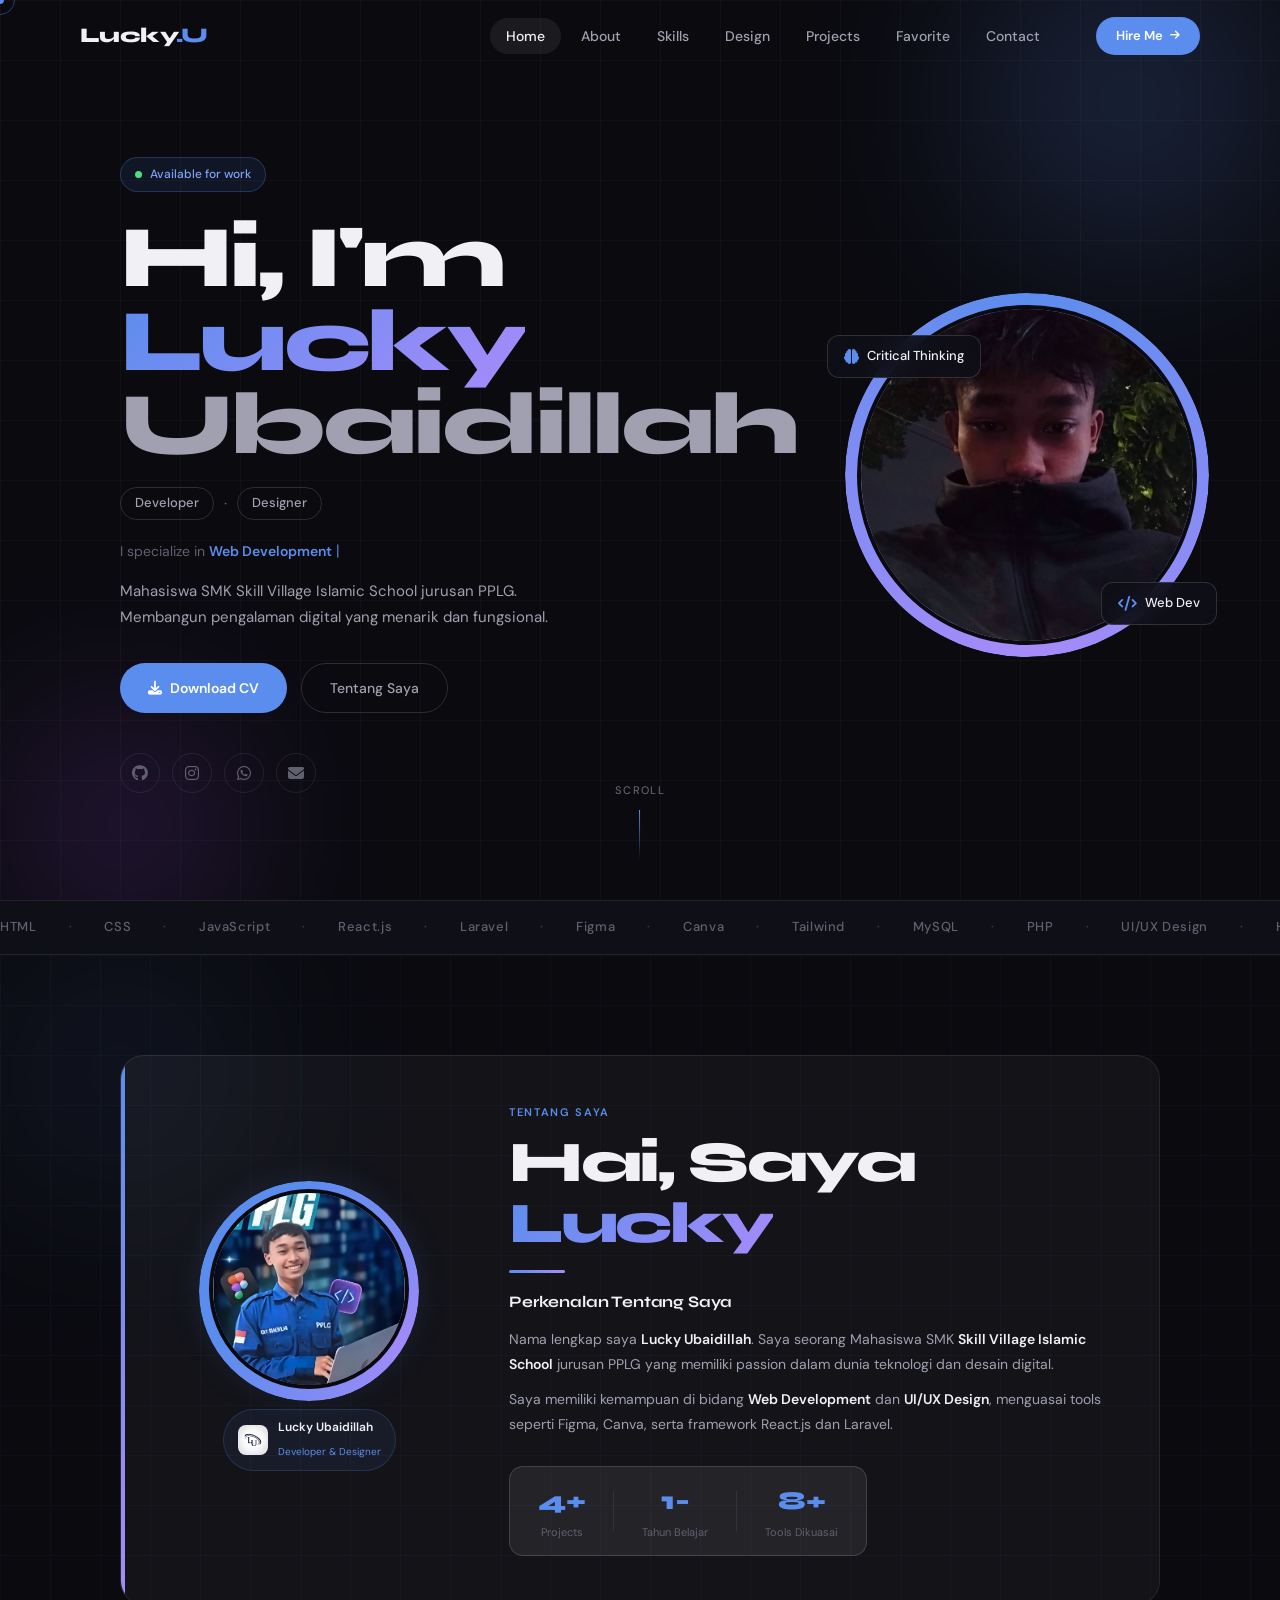
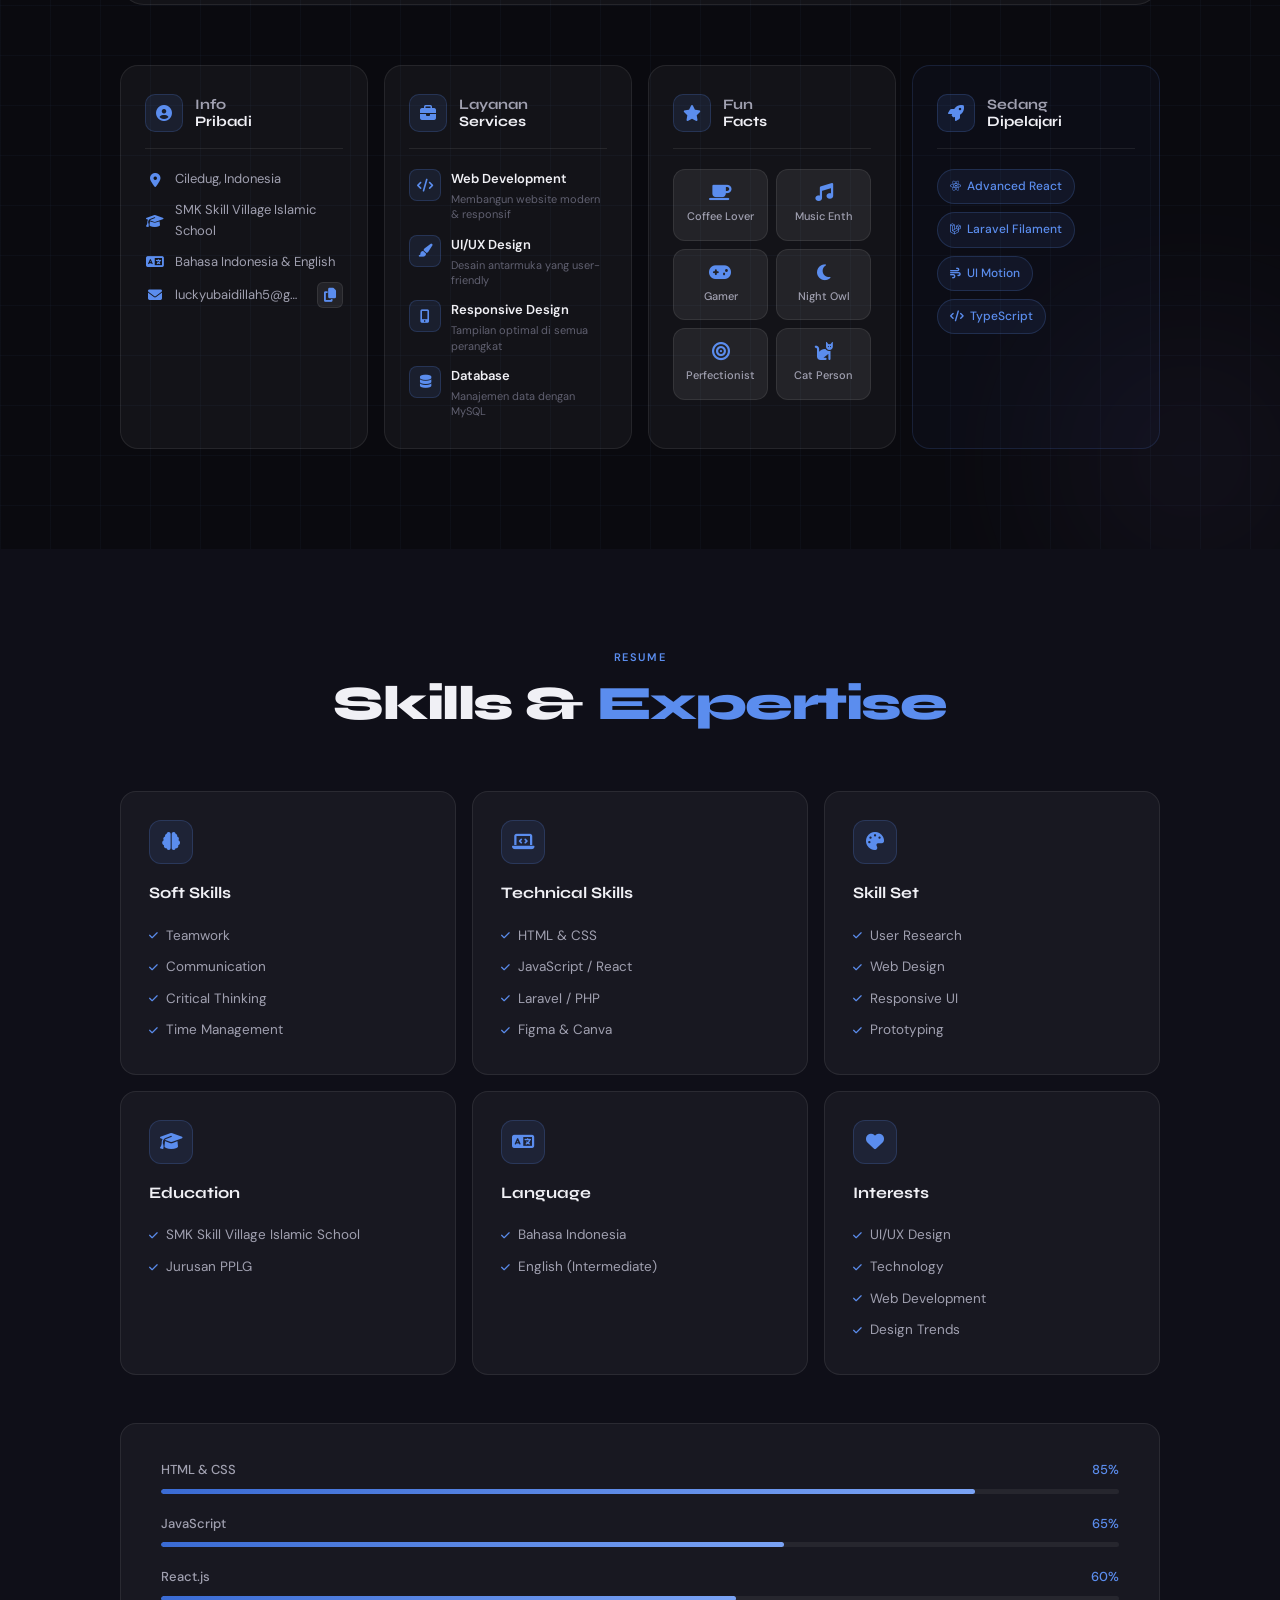
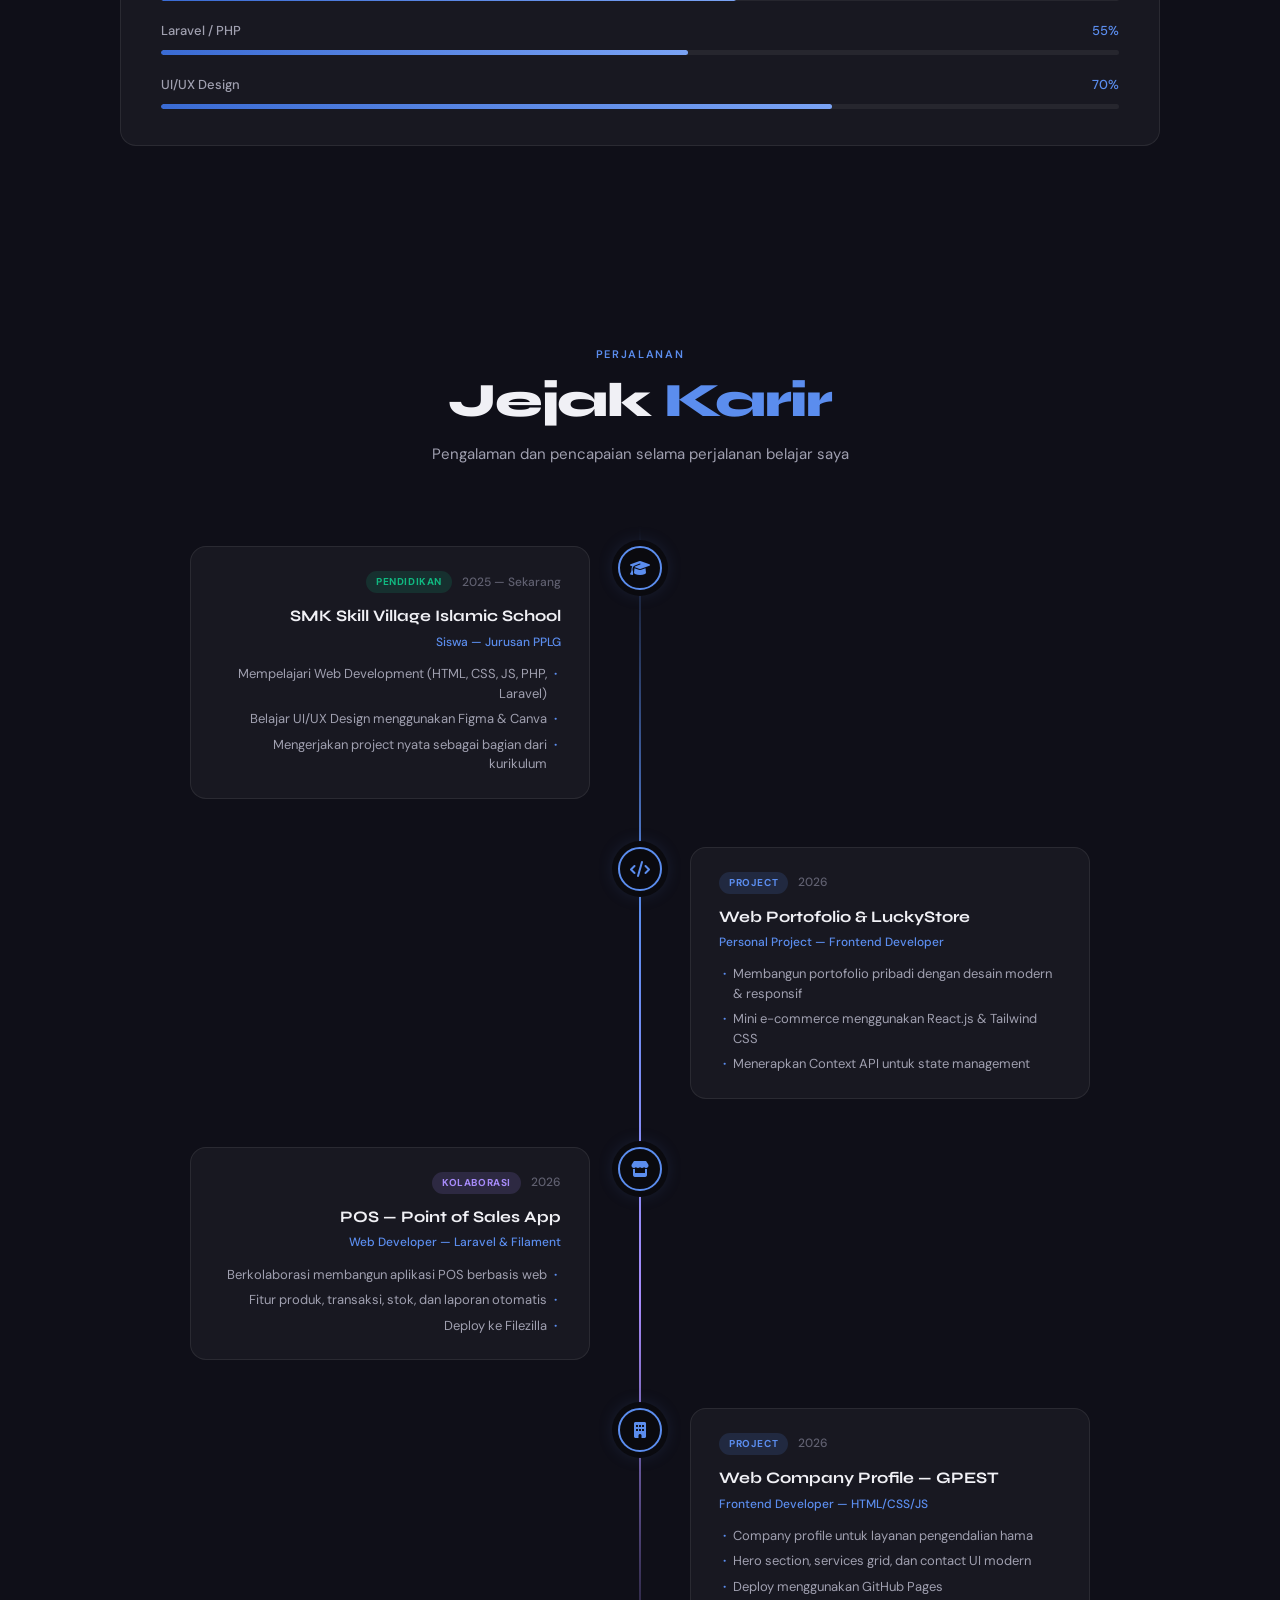
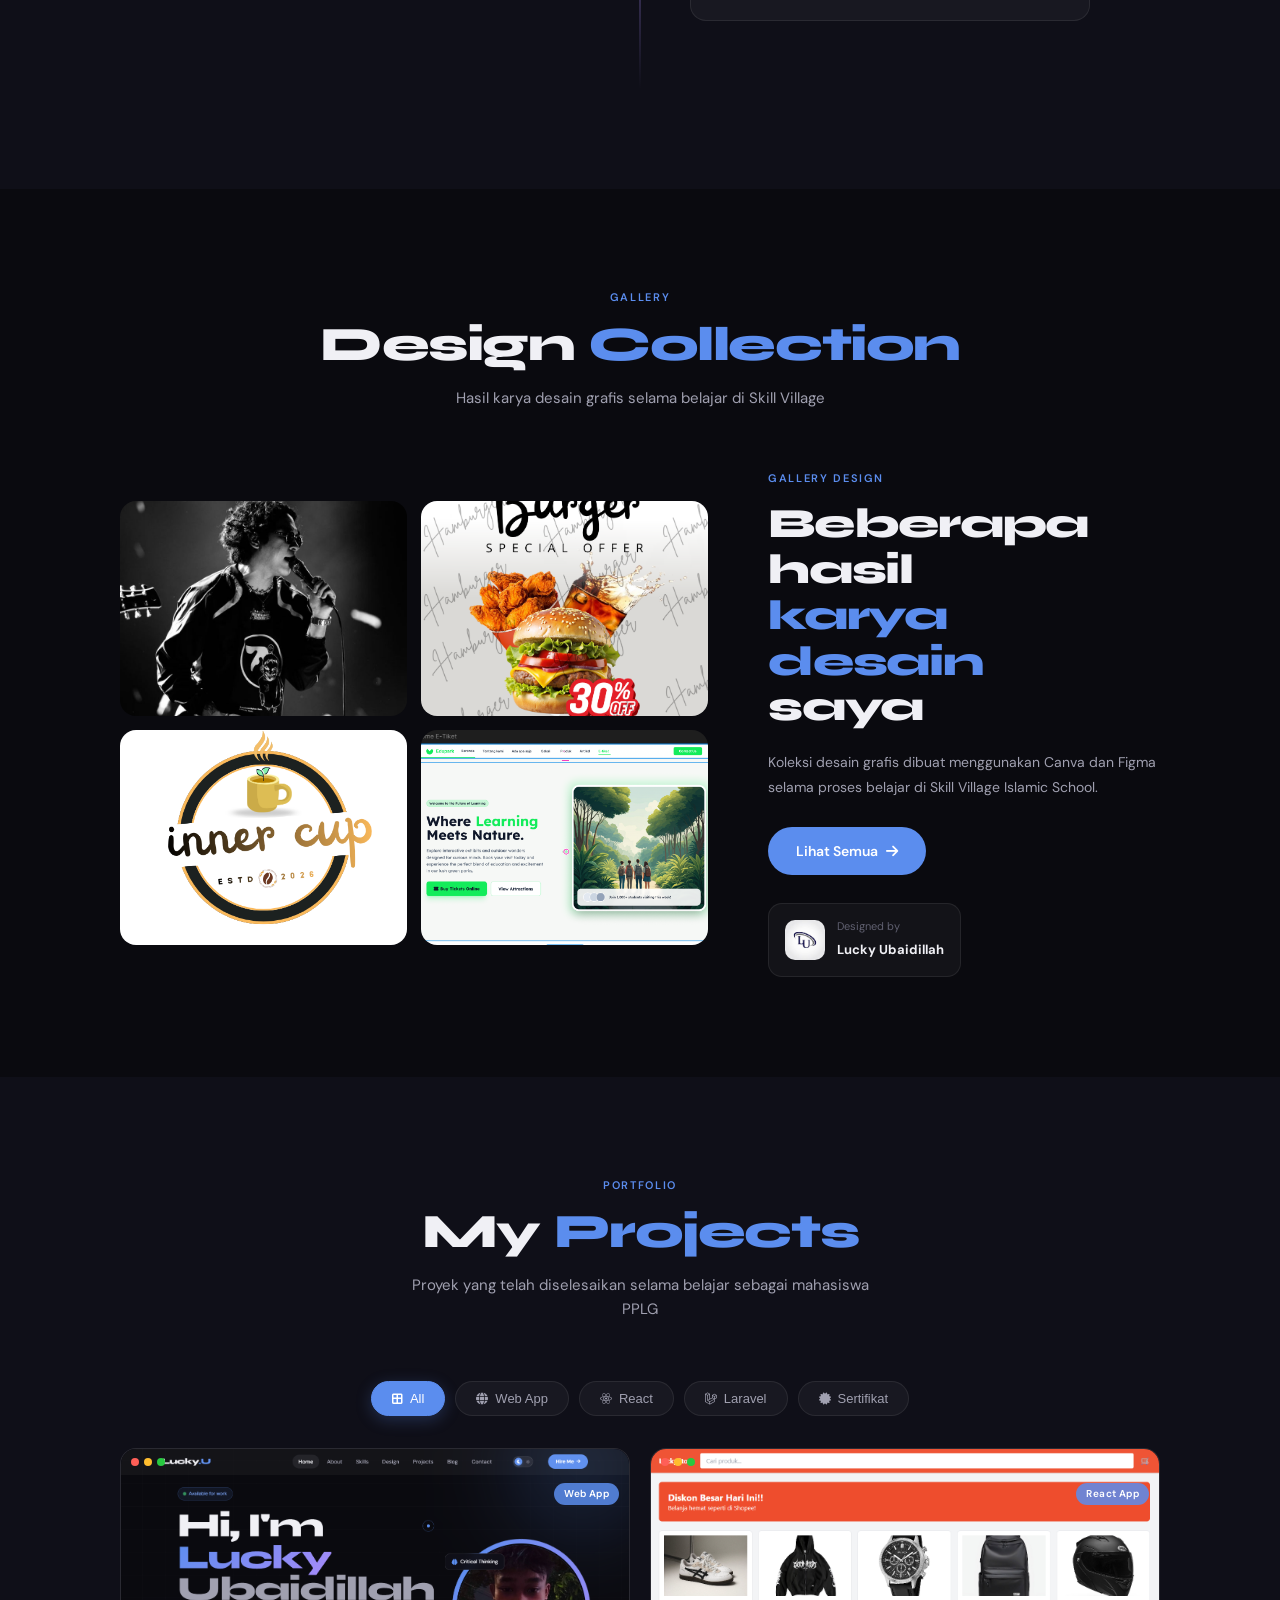
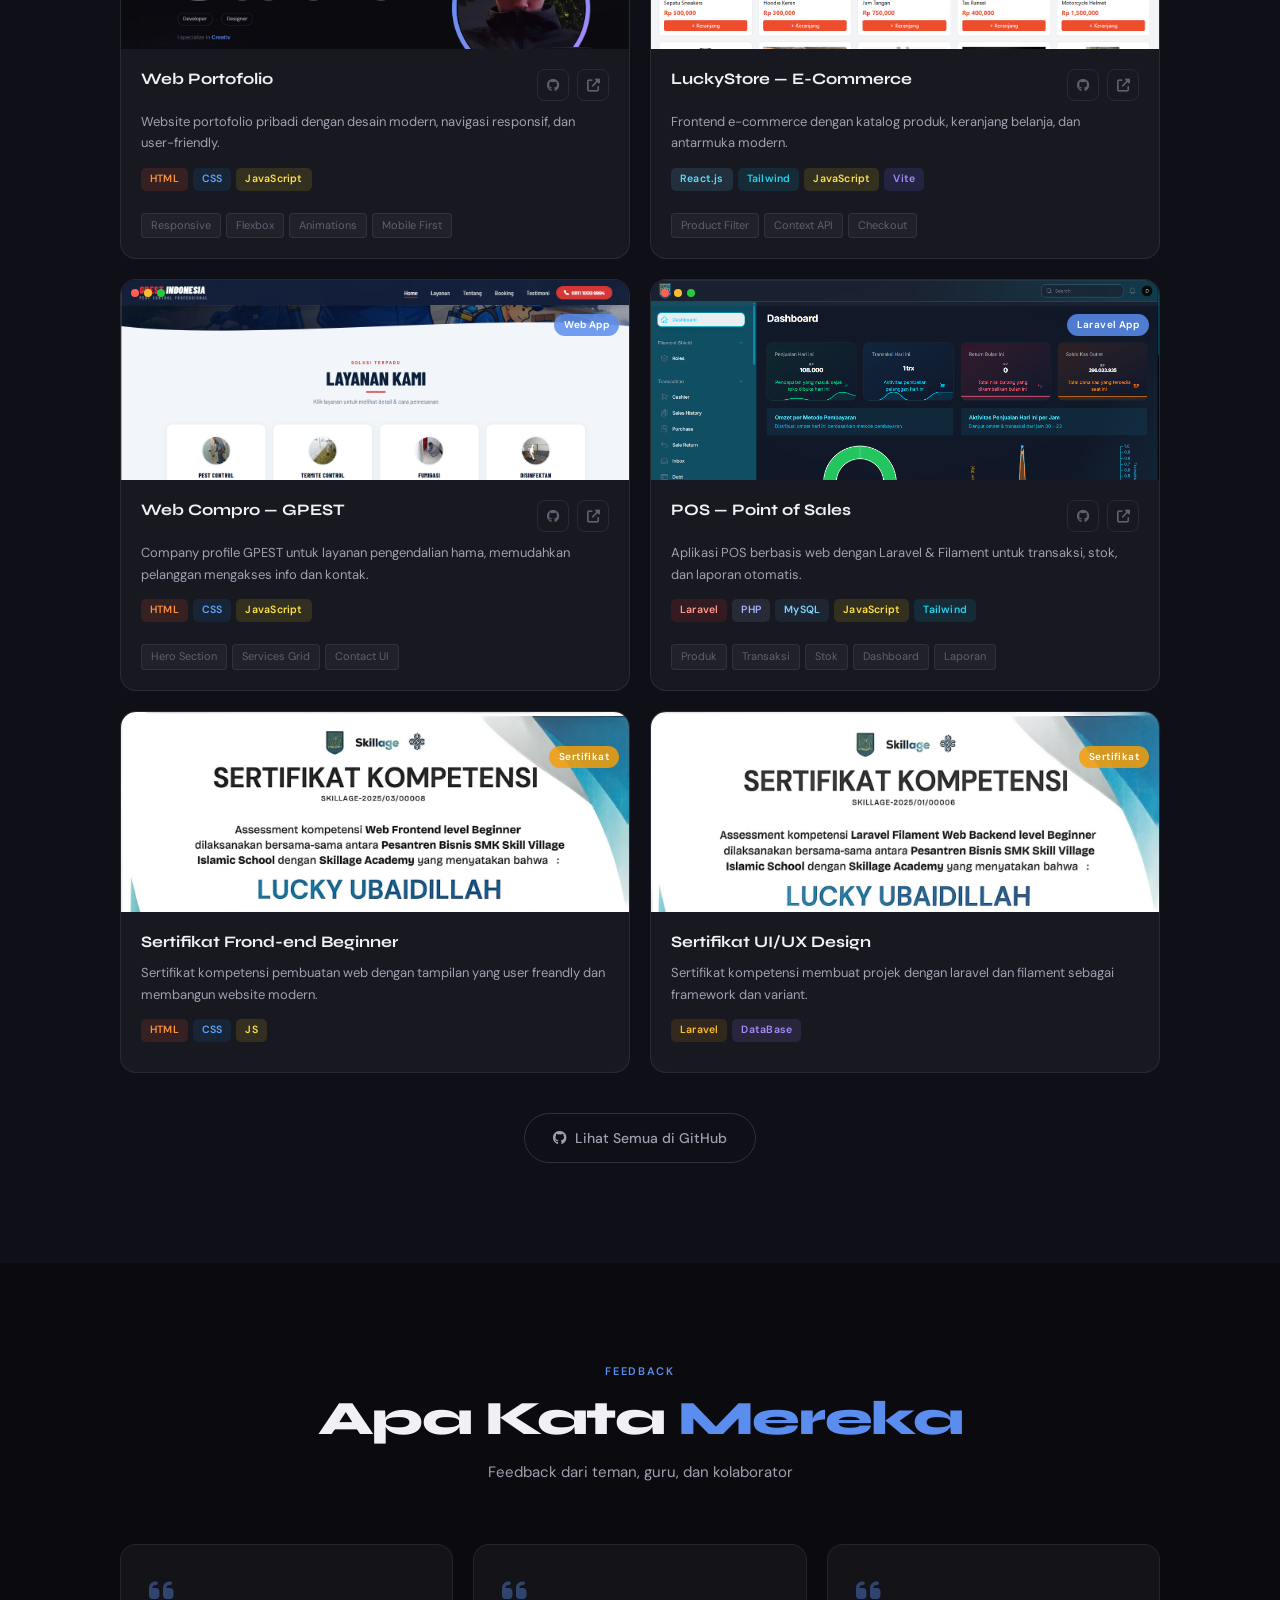
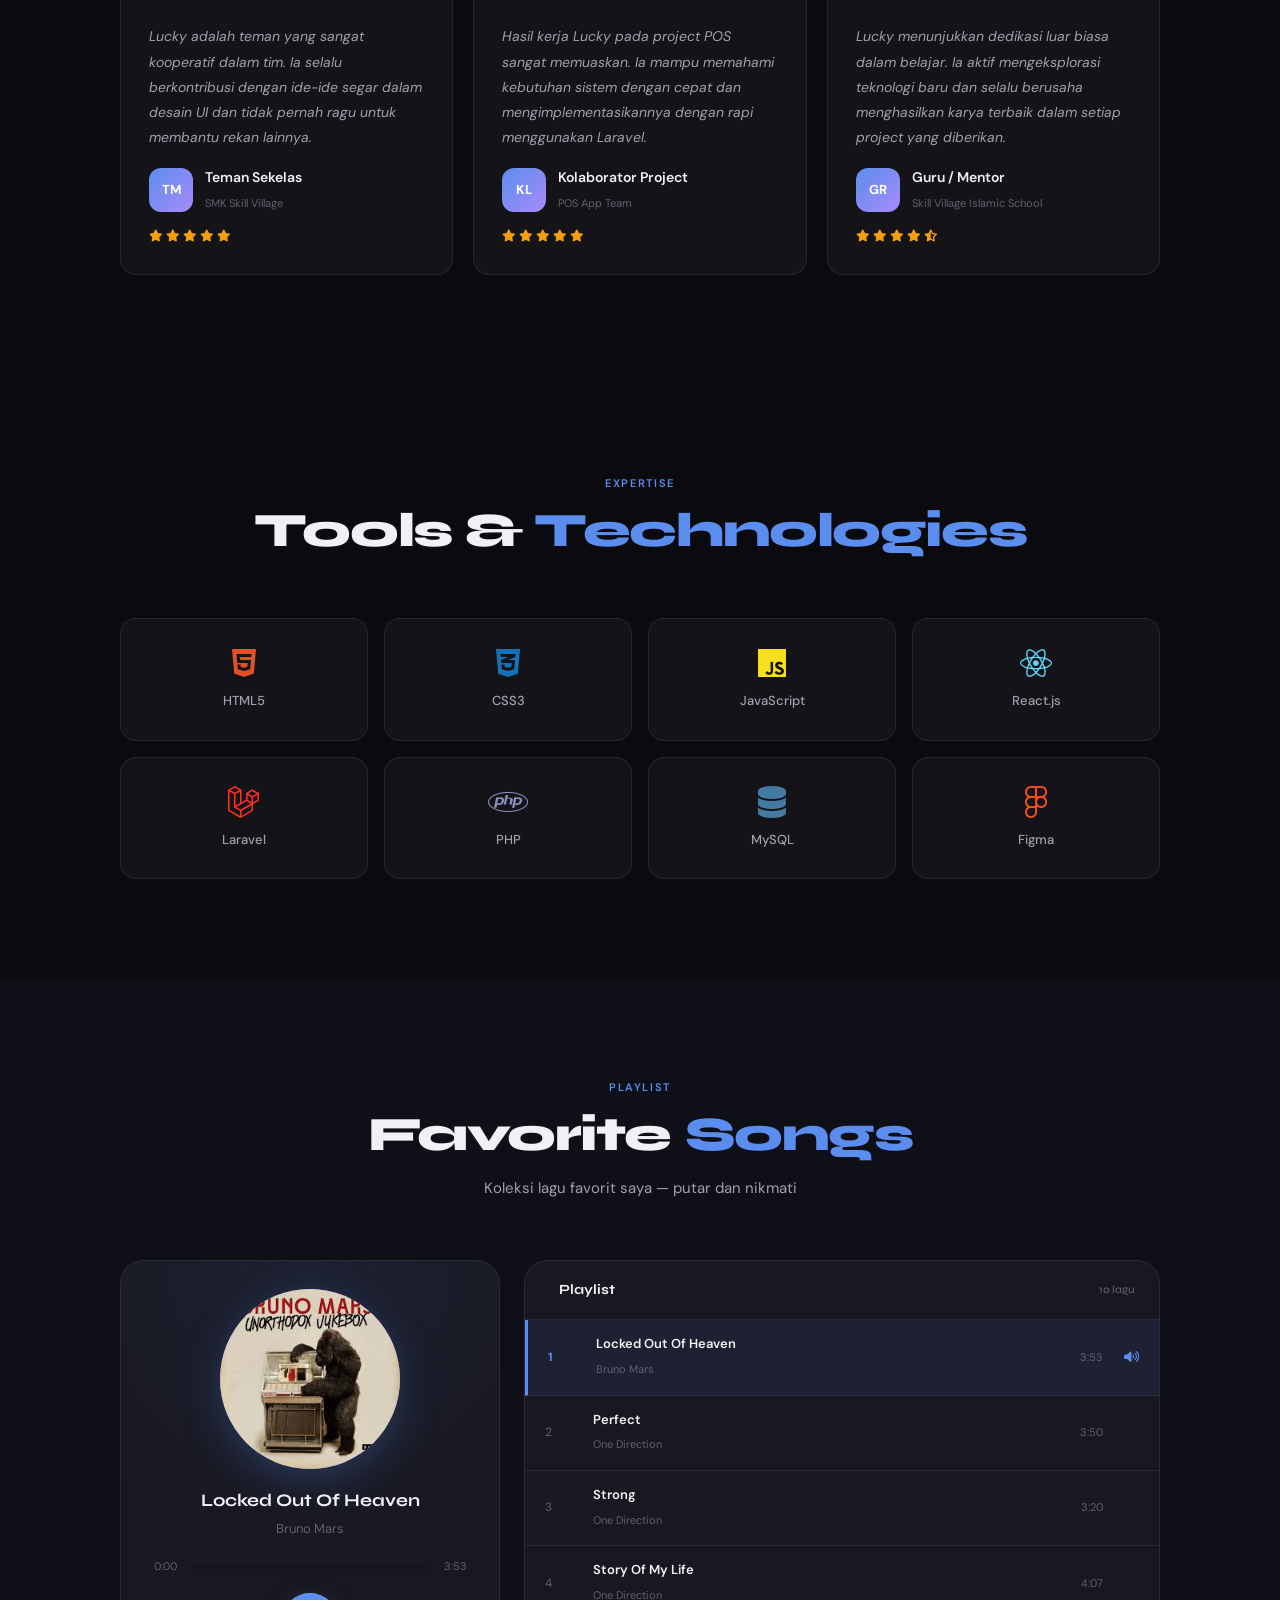
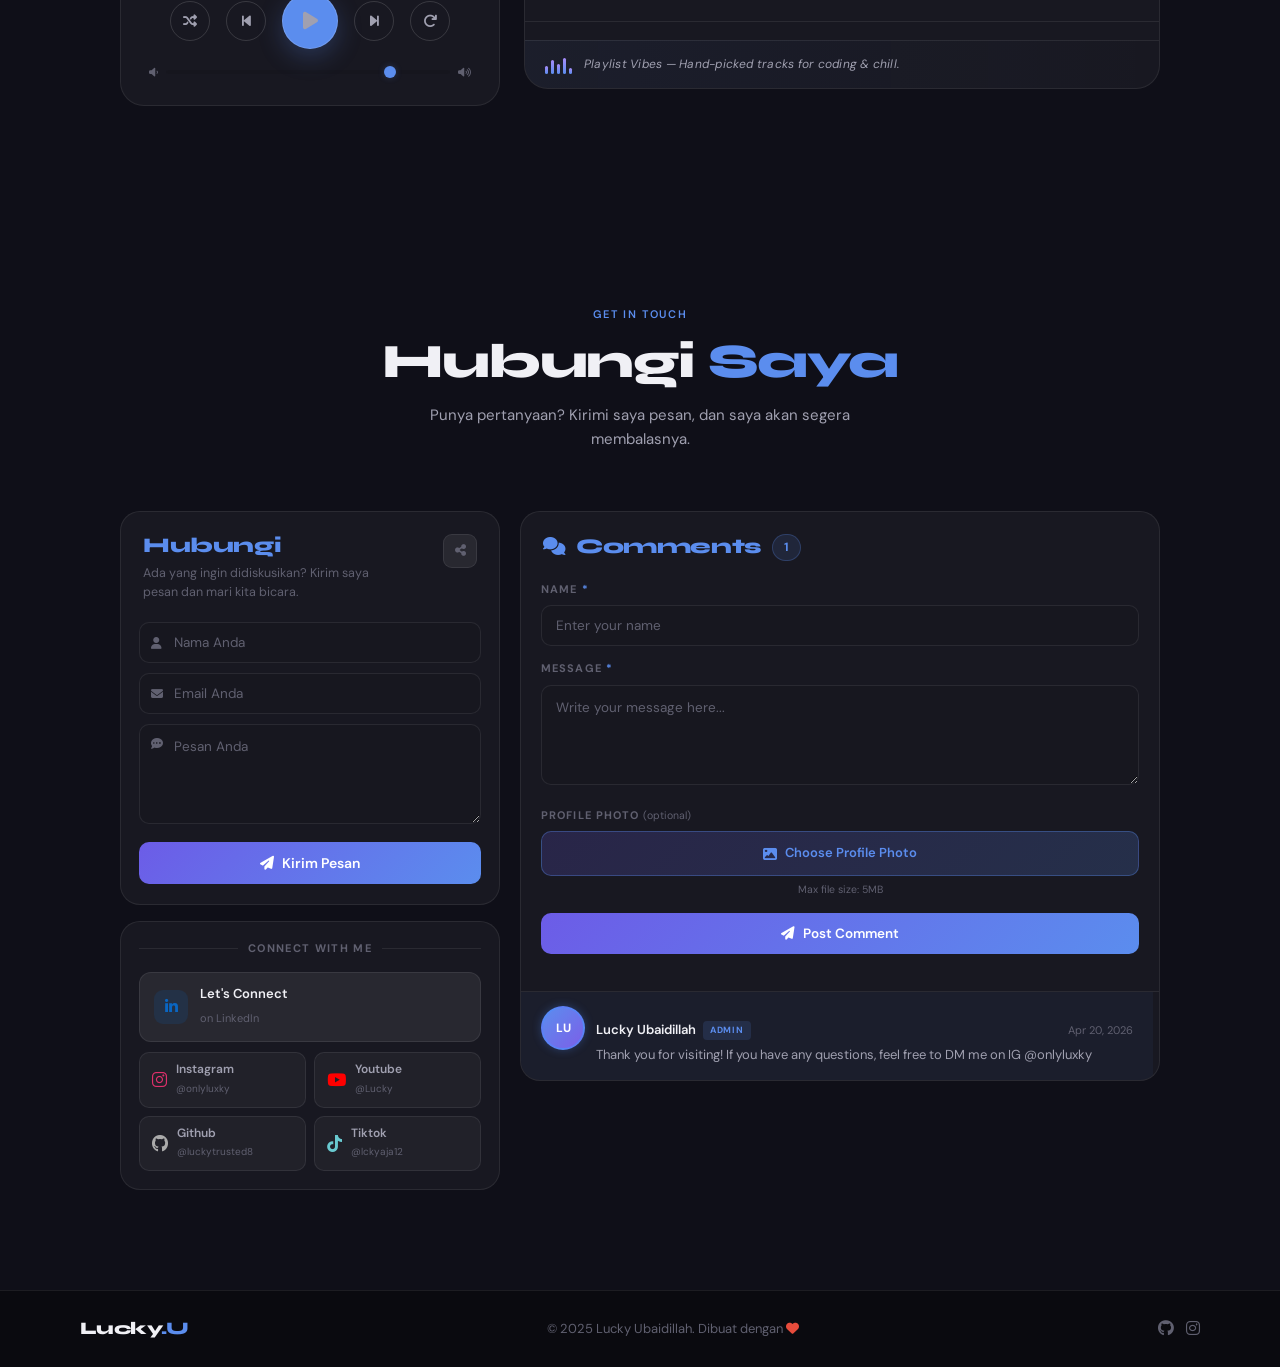
==== commit c1596c98: "add database with firebase" ====
--- a/index.html
+++ b/index.html
@@ -728,7 +728,9 @@
             </button>
           </div>
  
-          <div class="cn-comments-list" id="cnCommentsList"></div>
+          <div class="cn-comments-list" id="cnCommentsList">
+            <div class="empty-comment">Belum ada komentar...</div>
+          </div>
  
         </div><!-- /cn-comments-card -->
  
@@ -780,5 +782,141 @@
     <span id="cnToastMsg">Berhasil!</span>
   </div>
 
+<script type="module">
+import { initializeApp } from "https://www.gstatic.com/firebasejs/12.12.1/firebase-app.js";
+import { getAnalytics } from "https://www.gstatic.com/firebasejs/12.12.1/firebase-analytics.js";
+import { 
+  getFirestore, collection, addDoc, query, orderBy, onSnapshot 
+} from "https://www.gstatic.com/firebasejs/12.12.1/firebase-firestore.js";
+
+// 🔥 CONFIG LU
+const firebaseConfig = {
+  apiKey: "AIzaSyAqD6tusI-cDcMsa3hRZPftjdNhA3e5IAk",
+  authDomain: "portfolio-lucky.firebaseapp.com",
+  projectId: "portfolio-lucky",
+  storageBucket: "portfolio-lucky.firebasestorage.app",
+  messagingSenderId: "610014577390",
+  appId: "1:610014577390:web:f8a1ee45fea12daeca29ff",
+  measurementId: "G-EW0Q0VJ64S"
+};
+
+// 🔥 INIT
+const app = initializeApp(firebaseConfig);
+const analytics = getAnalytics(app);
+const db = getFirestore(app);
+
+// =============================
+// 🔧 HELPER BASE64
+// =============================
+function toBase64(file) {
+  return new Promise((resolve, reject) => {
+    const reader = new FileReader();
+    reader.readAsDataURL(file);
+    reader.onload = () => resolve(reader.result);
+    reader.onerror = reject;
+  });
+}
+
+// =============================
+// 📩 KIRIM PESAN
+// =============================
+window.cnSendMessage = async function () {
+  const name = document.getElementById("cn-name").value;
+  const email = document.getElementById("cn-email").value;
+  const message = document.getElementById("cn-message").value;
+
+  if (!name || !email || !message) {
+    alert("Isi semua field!");
+    return;
+  }
+
+  await addDoc(collection(db, "messages"), {
+    name,
+    email,
+    message,
+    createdAt: new Date()
+  });
+
+  alert("Pesan berhasil dikirim!");
+
+  document.getElementById("cn-name").value = "";
+  document.getElementById("cn-email").value = "";
+  document.getElementById("cn-message").value = "";
+};
+
+// =============================
+// 💬 POST COMMENT
+// =============================
+window.cnPostComment = async function () {
+  const name = document.getElementById("cn-cname").value;
+  const message = document.getElementById("cn-cmessage").value;
+  const fileInput = document.getElementById("cnPhotoUpload");
+
+  if (!name || !message) {
+    alert("Isi nama & pesan!");
+    return;
+  }
+
+  let photoBase64 = "";
+
+  if (fileInput.files[0]) {
+    const file = fileInput.files[0];
+
+    if (file.size > 2 * 1024 * 1024) {
+      alert("Foto max 2MB!");
+      return;
+    }
+
+    photoBase64 = await toBase64(file);
+  }
+
+  await addDoc(collection(db, "comments"), {
+    name,
+    message,
+    photo: photoBase64,
+    createdAt: new Date()
+  });
+
+  // reset
+  document.getElementById("cn-cname").value = "";
+  document.getElementById("cn-cmessage").value = "";
+  fileInput.value = "";
+};
+
+// =============================
+// 🔥 REALTIME COMMENTS
+// =============================
+function loadCommentsRealtime() {
+  const list = document.getElementById("cnCommentsList");
+
+  const q = query(collection(db, "comments"), orderBy("createdAt", "desc"));
+
+  onSnapshot(q, (snapshot) => {
+    list.innerHTML = "";
+
+    snapshot.forEach((doc) => {
+      const data = doc.data();
+
+      const photo = data.photo || `https://ui-avatars.com/api/?name=${data.name}`;
+
+      list.innerHTML += `
+        <div class="cn-comment-item">
+          <img src="${photo}" class="cn-avatar"/>
+          <div class="cn-comment-content">
+            <strong>${data.name}</strong>
+            <p>${data.message}</p>
+          </div>
+        </div>
+      `;
+    });
+
+    document.getElementById("cnCommentCount").innerText = snapshot.size;
+  });
+}
+
+// 🔥 AUTO RUN
+loadCommentsRealtime();
+</script>
+  
 </body>
 </html>
--- a/index.css
+++ b/index.css
@@ -2929,3 +2929,128 @@
   .cn-socials-grid { grid-template-columns: 1fr 1fr; }
 }
 
+/* =========================
+   COMMENT WRAPPER
+========================= */
+.cn-comments-list {
+  margin-top: 15px;
+  display: flex;
+  flex-direction: column;
+  gap: 12px;
+  max-height: 320px;
+  overflow-y: auto;
+  padding-right: 6px;
+}
+
+/* SCROLLBAR */
+.cn-comments-list::-webkit-scrollbar {
+  width: 5px;
+}
+.cn-comments-list::-webkit-scrollbar-thumb {
+  background: rgba(255,255,255,0.15);
+  border-radius: 10px;
+}
+
+/* =========================
+   COMMENT CARD
+========================= */
+.cn-comment-item {
+  display: flex;
+  gap: 14px;
+  padding: 14px;
+
+  background: linear-gradient(
+    135deg,
+    rgba(255,255,255,0.04),
+    rgba(255,255,255,0.015)
+  );
+
+  border: 1px solid rgba(255,255,255,0.06);
+  border-radius: 14px;
+
+  backdrop-filter: blur(12px);
+
+  transition: all 0.25s ease;
+  animation: fadeInUp 0.4s ease;
+}
+
+.cn-comment-item:hover {
+  transform: translateY(-3px);
+  border-color: rgba(79,140,255,0.4);
+  box-shadow: 0 10px 25px rgba(0,0,0,0.35);
+}
+
+/* =========================
+   AVATAR
+========================= */
+.cn-avatar {
+  width: 44px;
+  height: 44px;
+  border-radius: 50%;
+  object-fit: cover;
+
+  border: 2px solid rgba(79,140,255,0.6);
+  box-shadow: 0 0 10px rgba(79,140,255,0.3);
+
+  flex-shrink: 0;
+}
+
+/* =========================
+   CONTENT
+========================= */
+.cn-comment-content {
+  flex: 1;
+}
+
+/* HEADER */
+.cn-comment-header {
+  display: flex;
+  align-items: center;
+  gap: 8px;
+  margin-bottom: 4px;
+}
+
+.cn-comment-content strong {
+  font-size: 14px;
+  color: #fff;
+  font-weight: 600;
+}
+
+/* TIME */
+.cn-time {
+  font-size: 11px;
+  color: rgba(255,255,255,0.4);
+}
+
+/* TEXT */
+.cn-comment-content p {
+  font-size: 13px;
+  color: rgba(255,255,255,0.75);
+  line-height: 1.5;
+  margin-top: 4px;
+  word-break: break-word;
+}
+
+/* =========================
+   EMPTY STATE
+========================= */
+.empty-comment {
+  text-align: center;
+  font-size: 13px;
+  opacity: 0.5;
+  padding: 12px;
+}
+
+/* =========================
+   ANIMATION
+========================= */
+@keyframes fadeInUp {
+  from {
+    opacity: 0;
+    transform: translateY(12px);
+  }
+  to {
+    opacity: 1;
+    transform: translateY(0);
+  }
+}
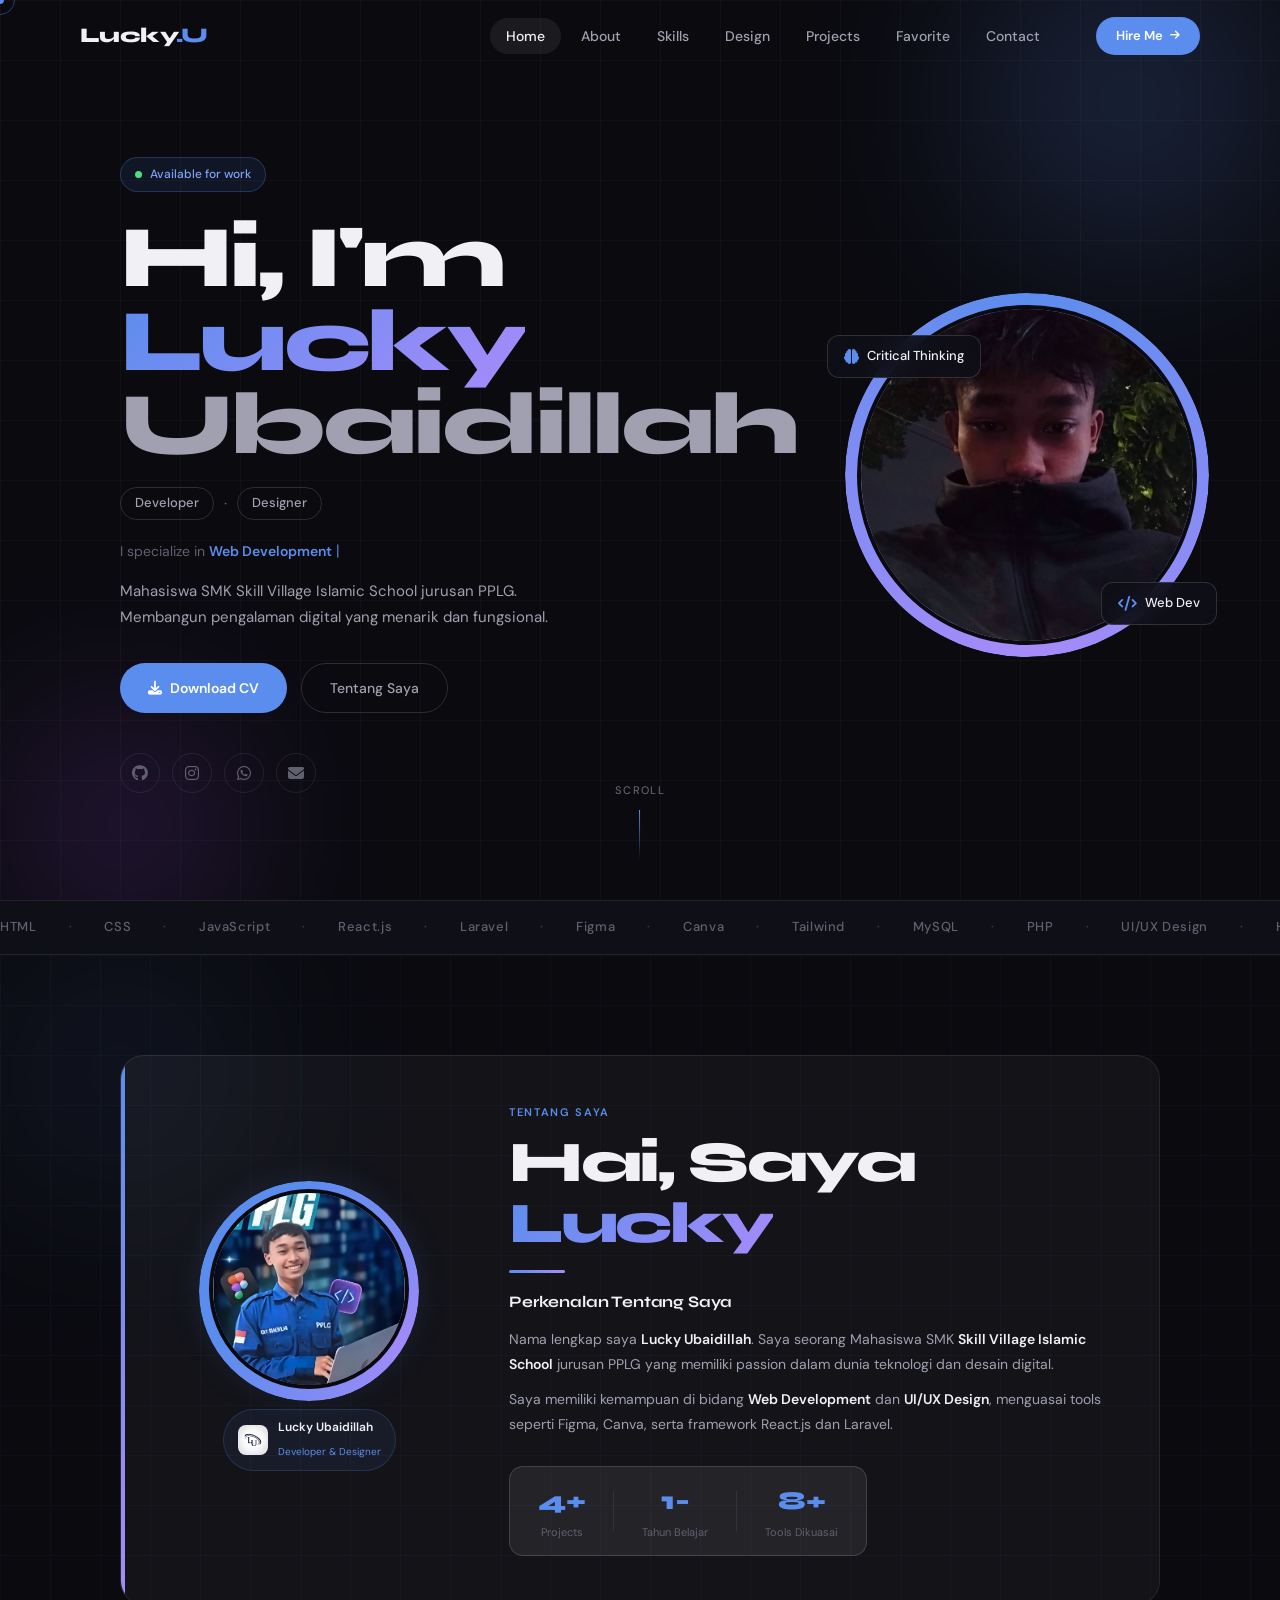
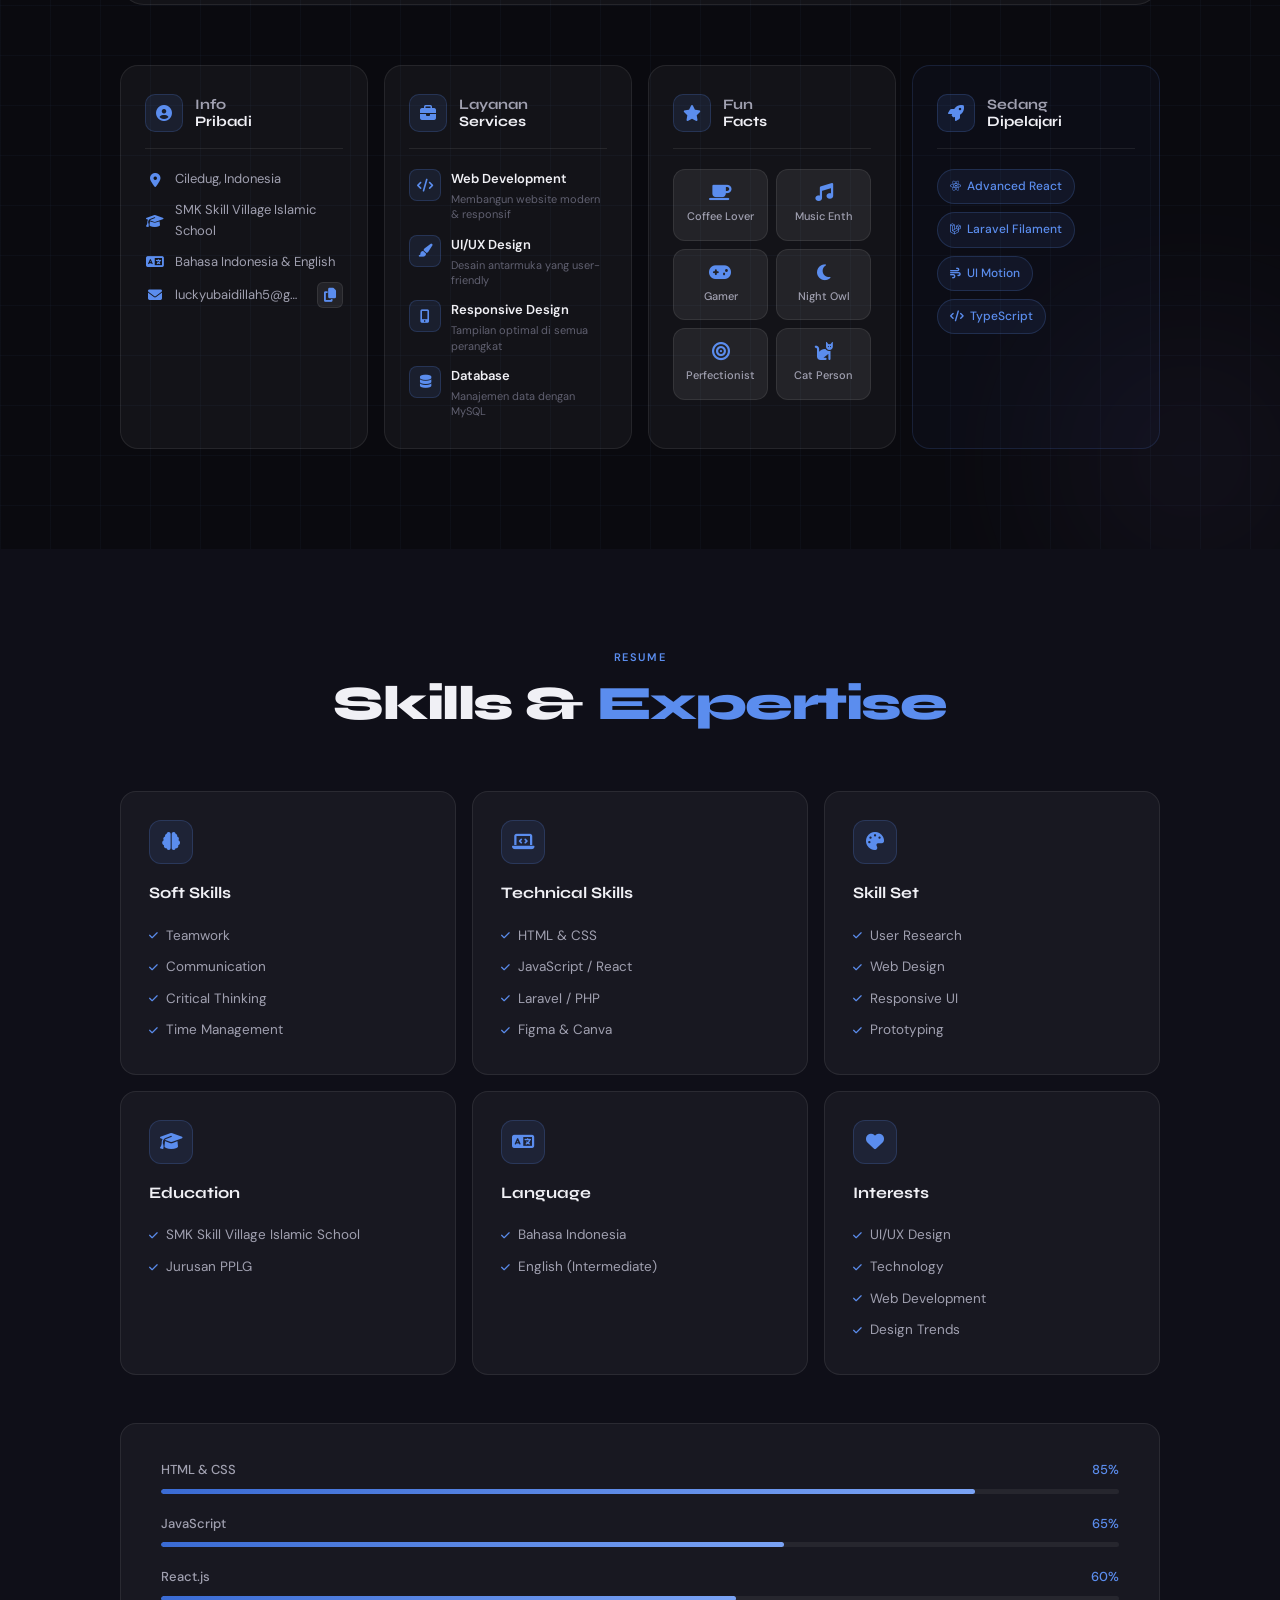
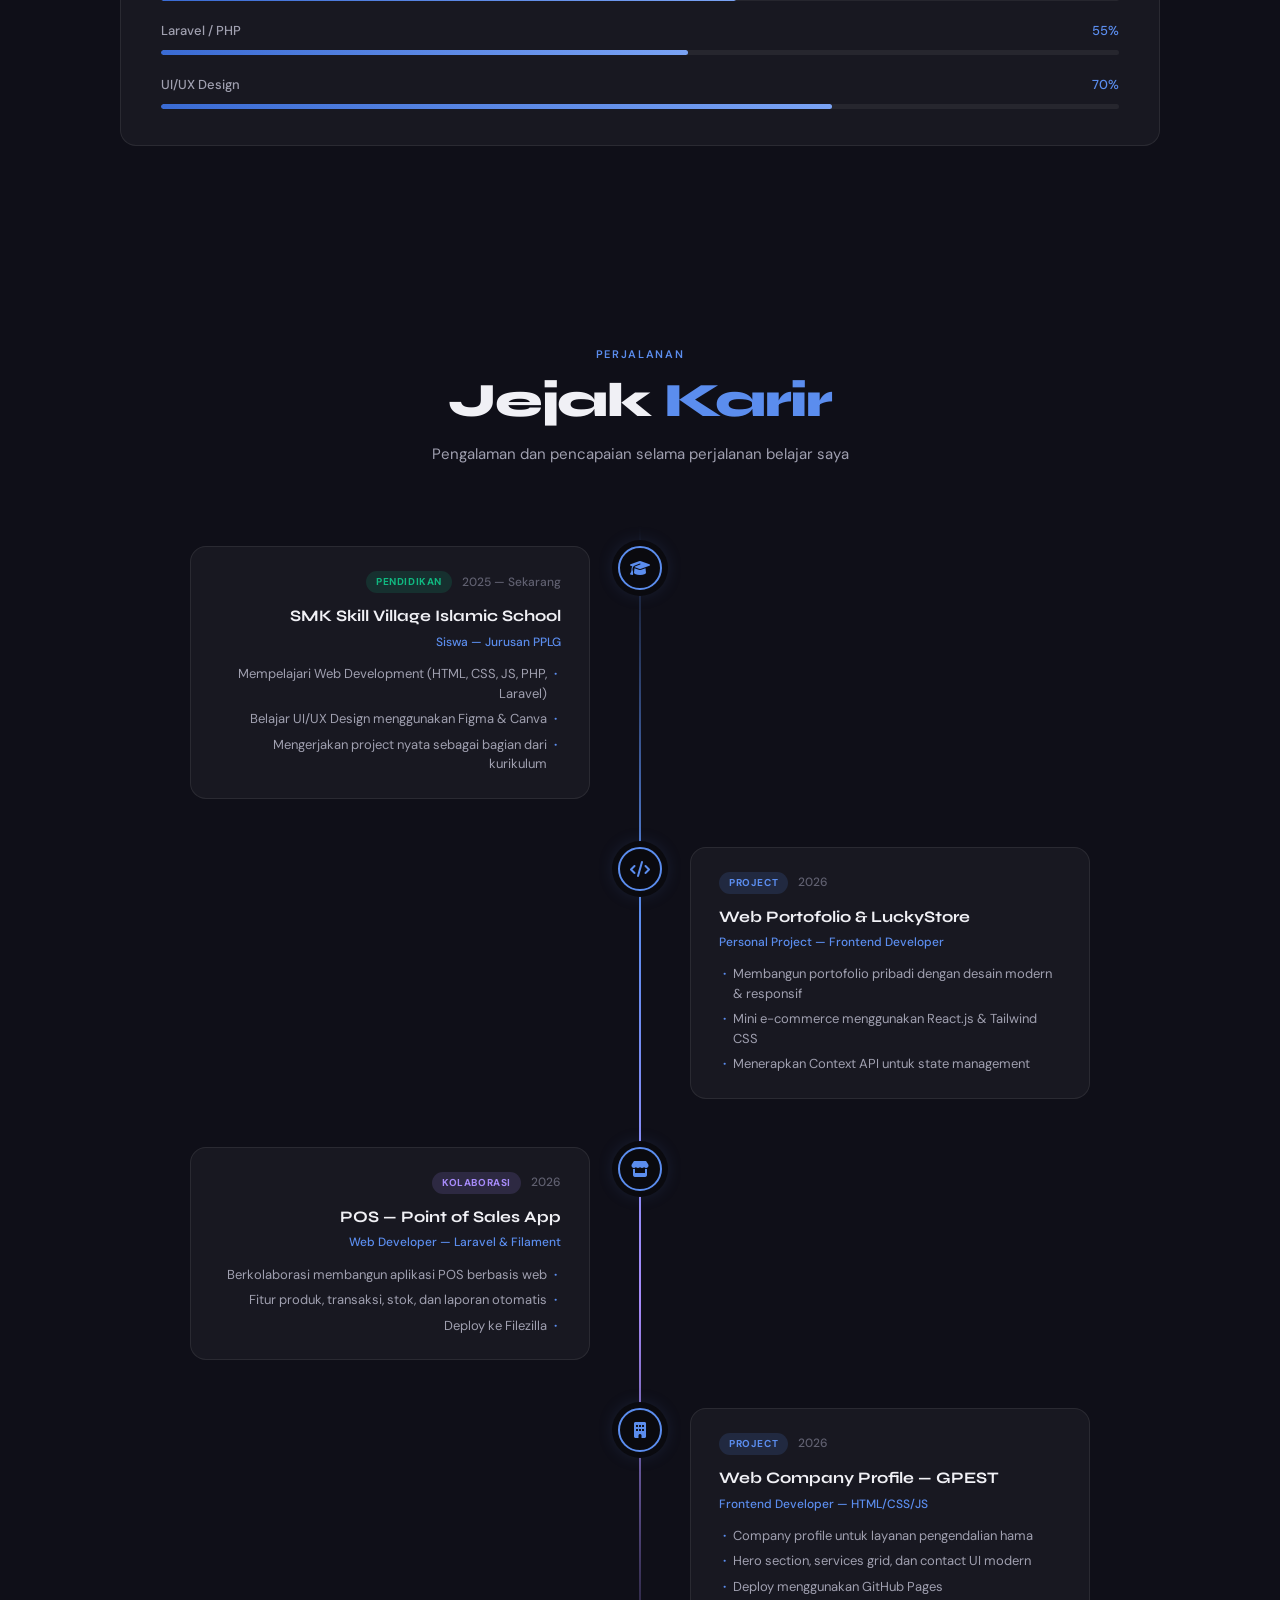
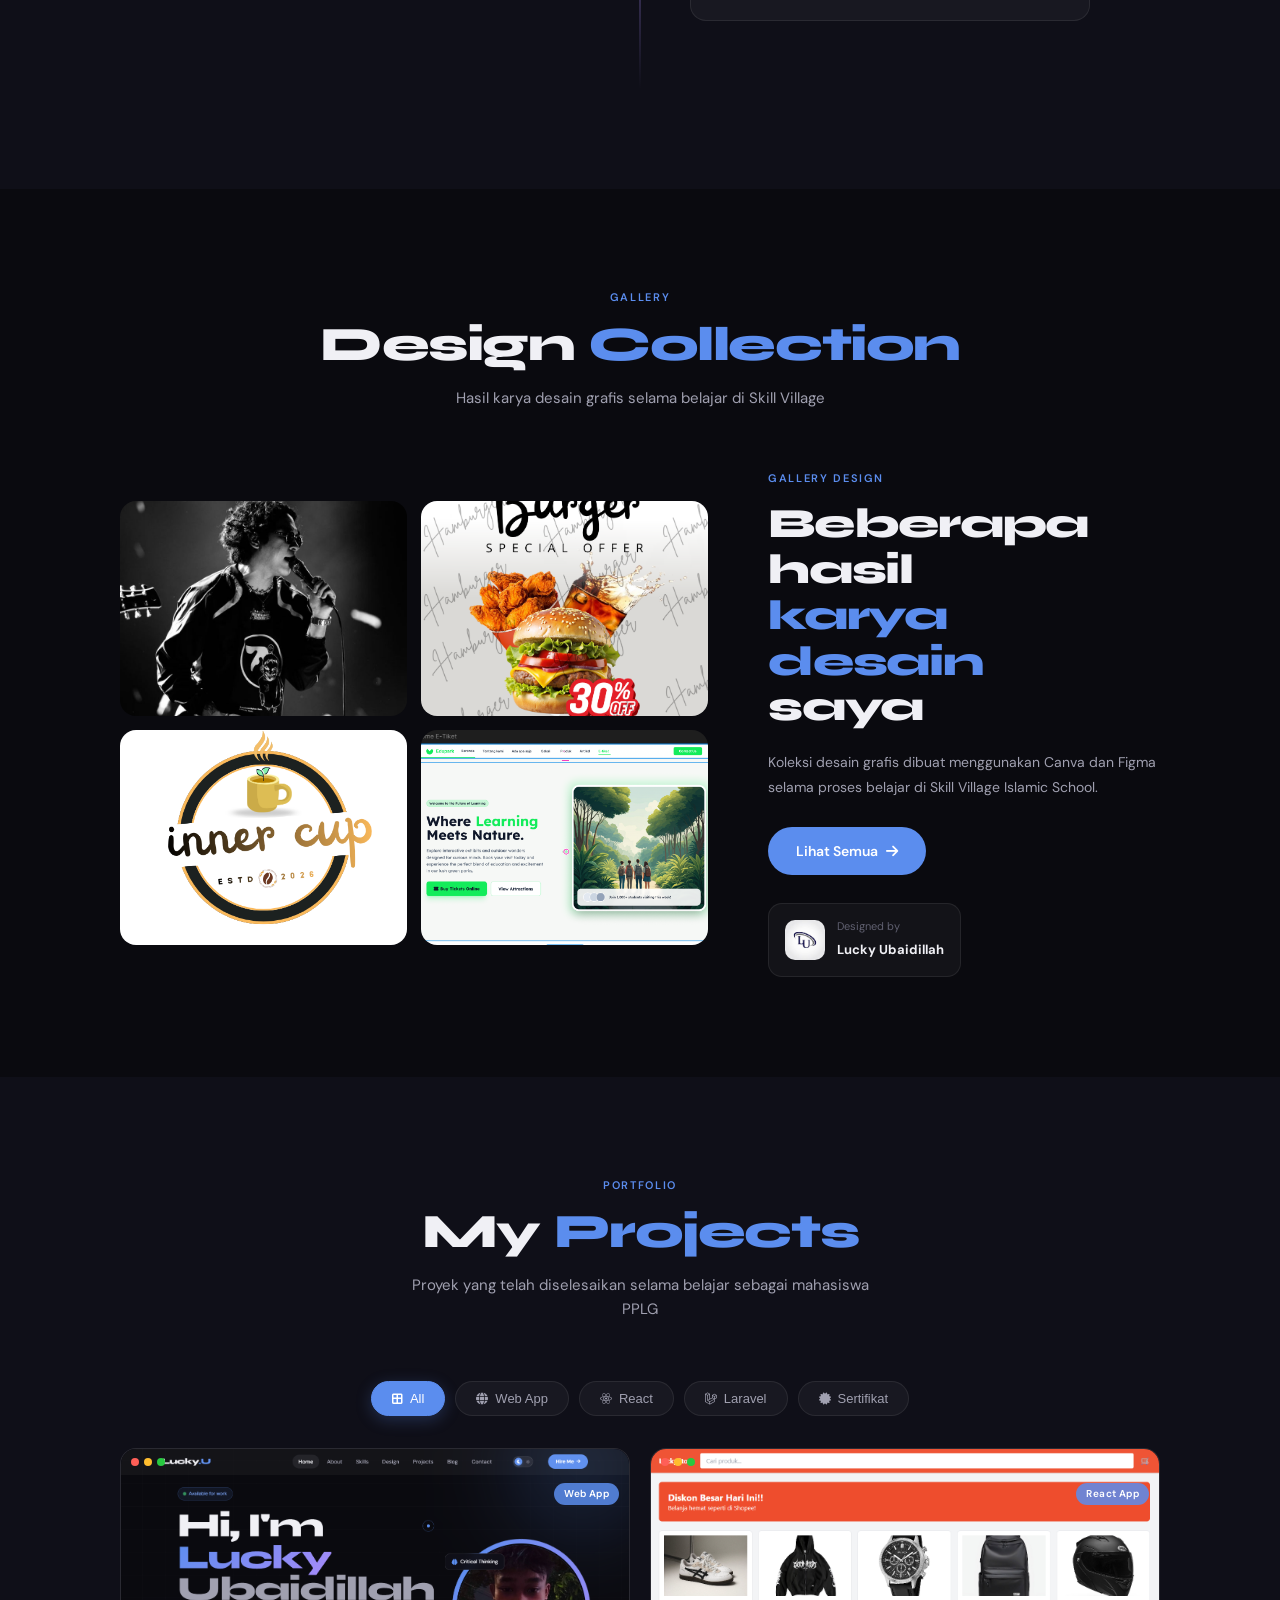
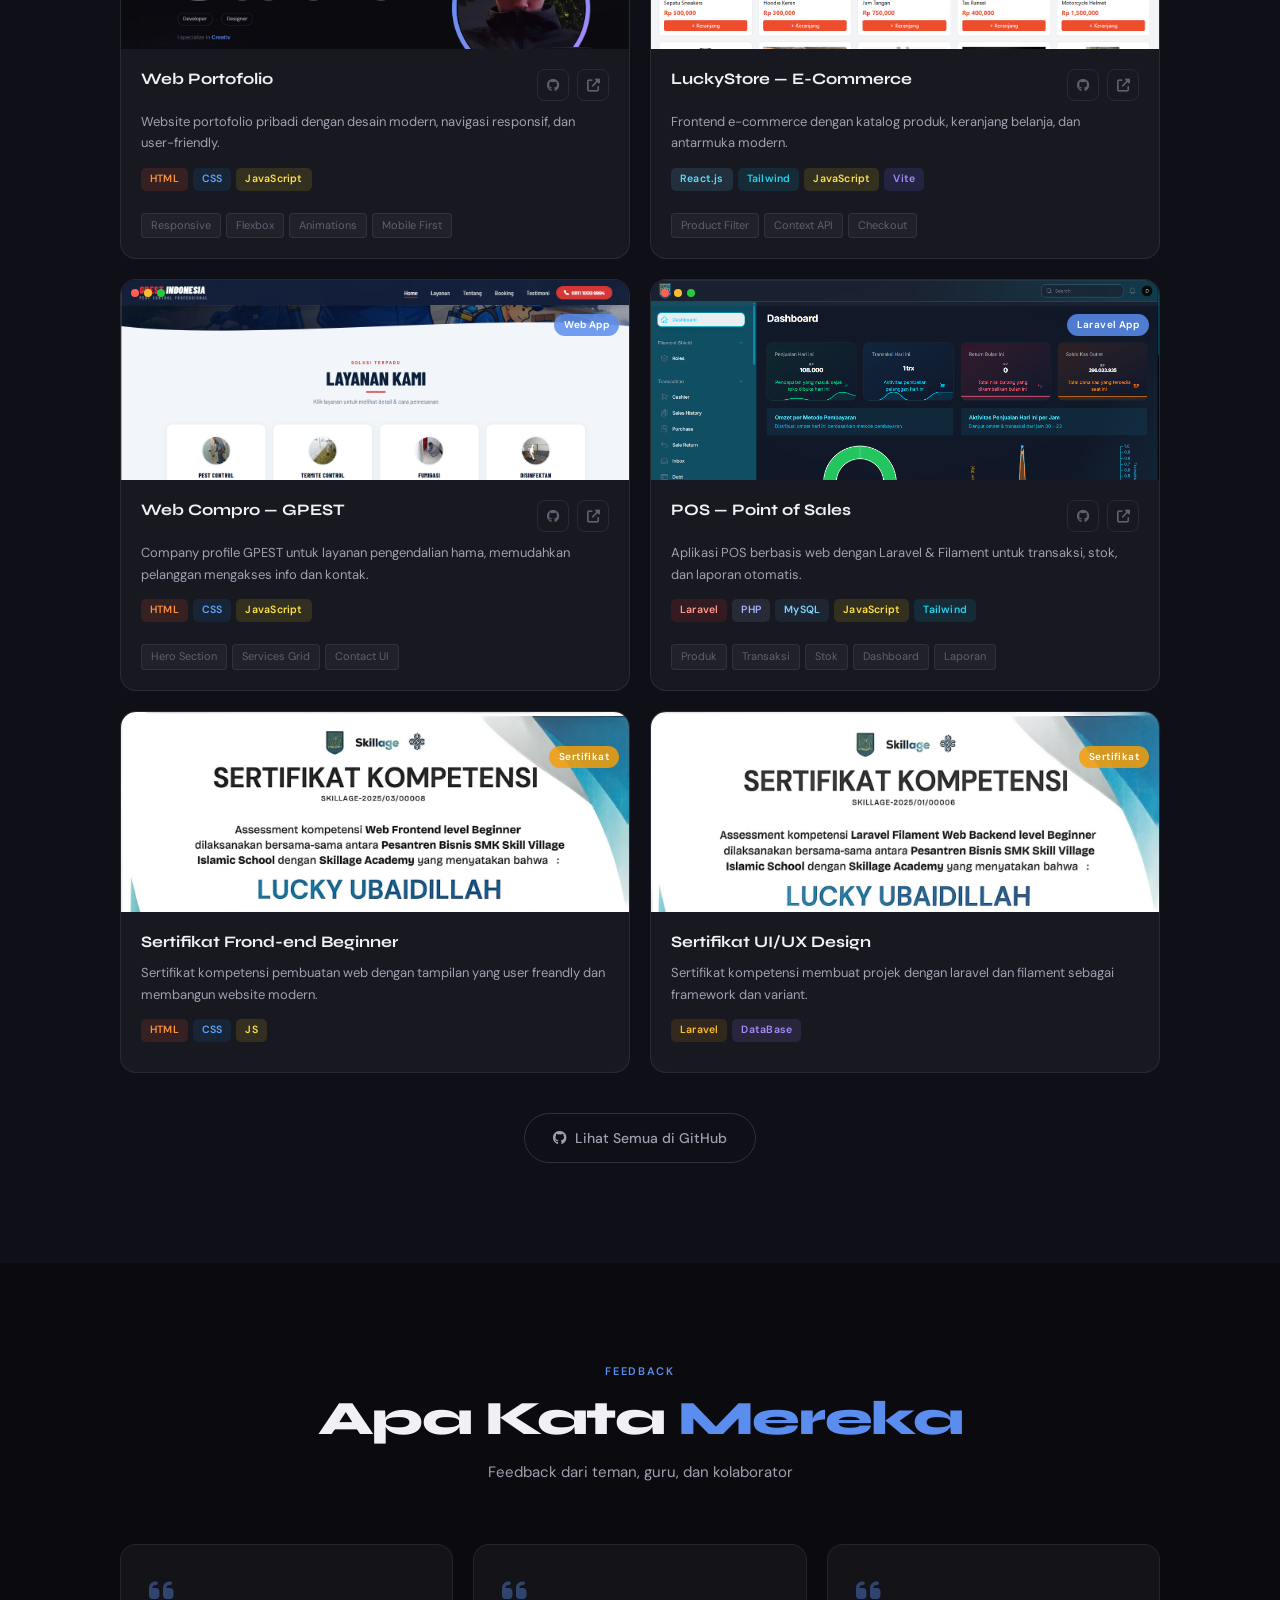
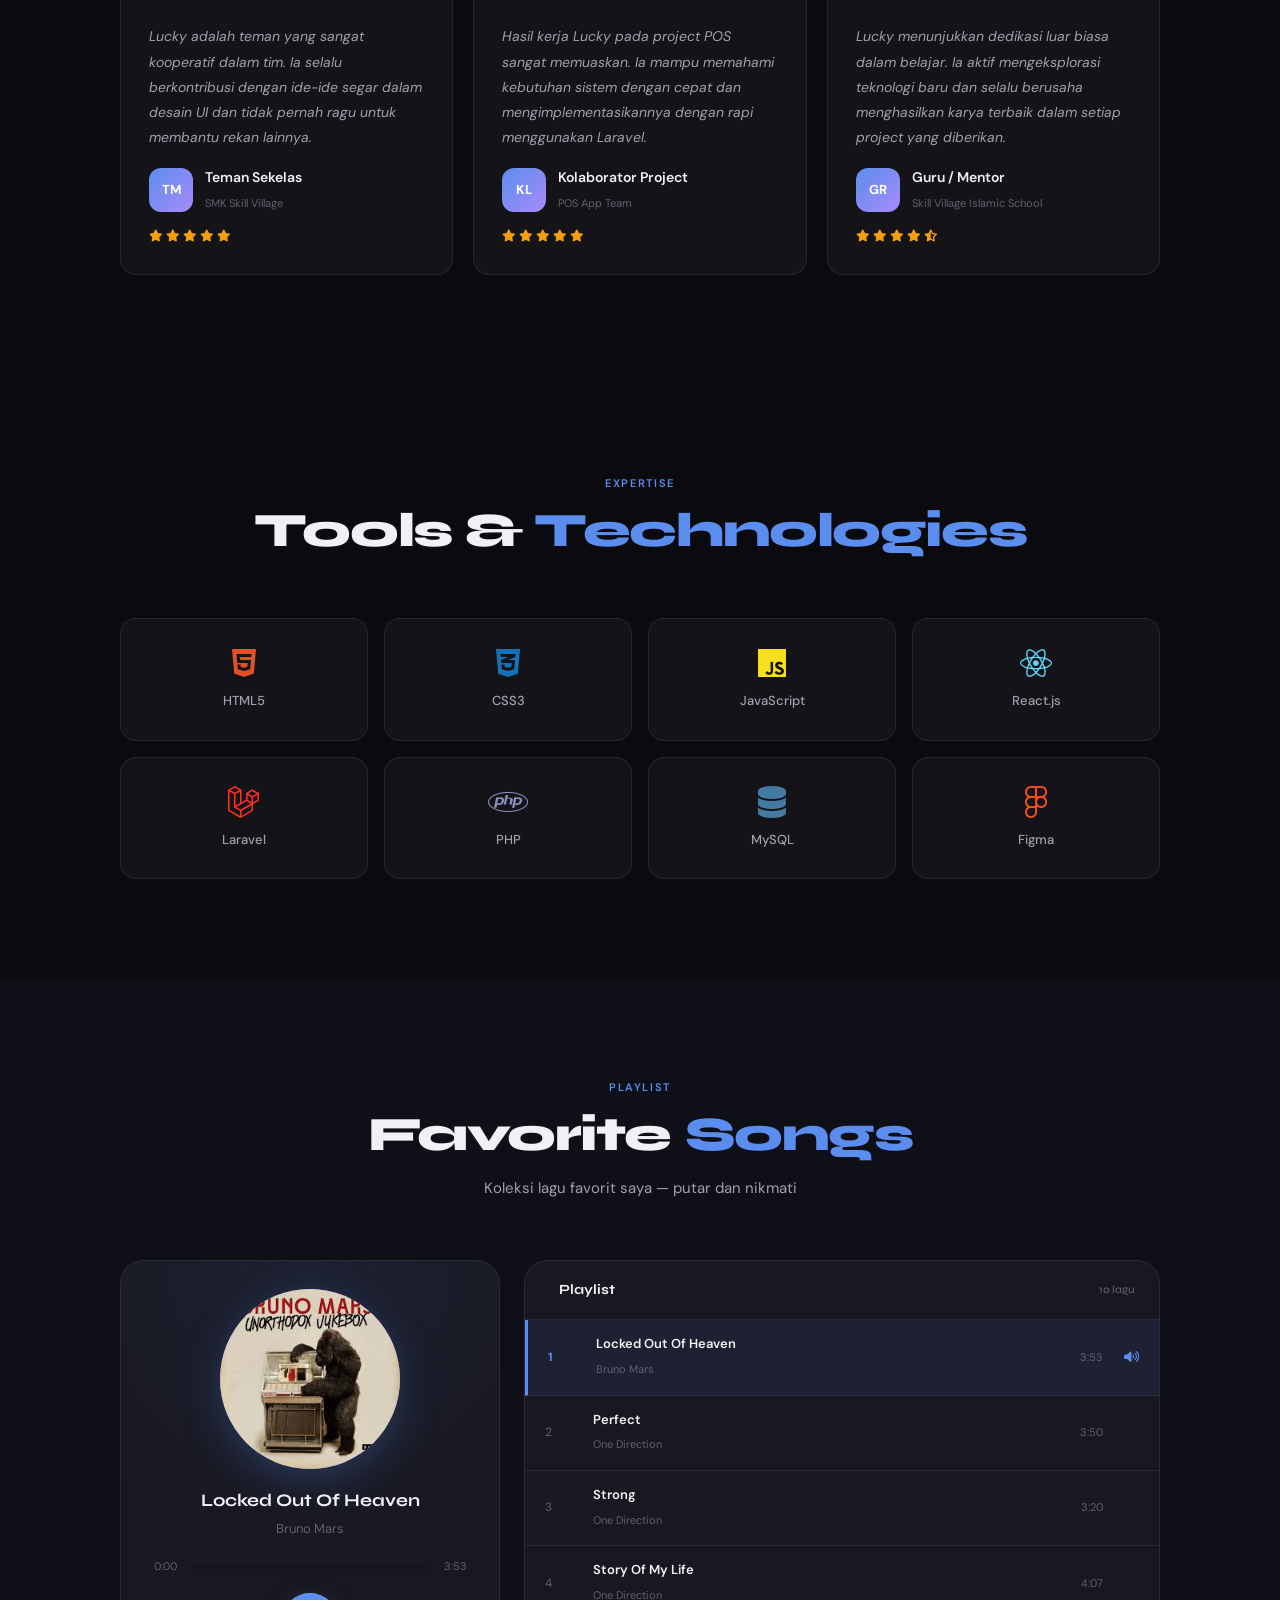
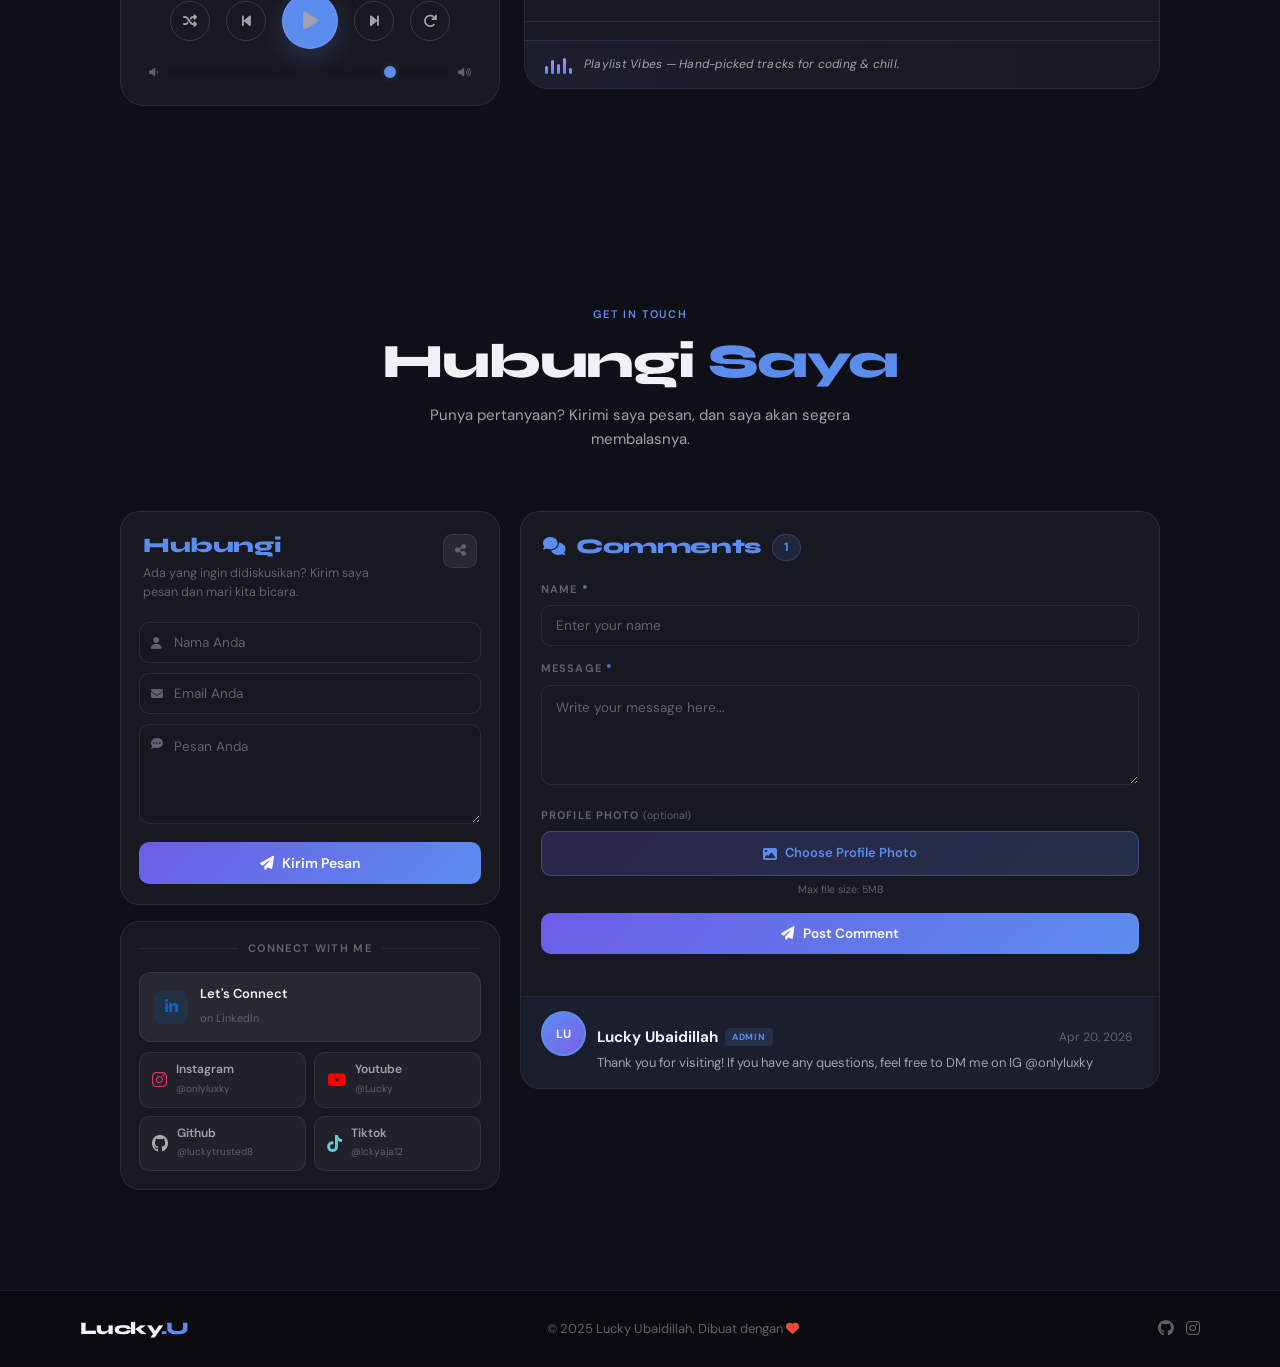
==== commit 70d944b8: "update kontak to wa & time coment" ====
--- a/index.html
+++ b/index.html
@@ -24,7 +24,8 @@
   <meta name="apple-mobile-web-app-status-bar-style" content="black-translucent" />
   <meta name="apple-mobile-web-app-title" content="Lucky.U" />
 
-  <link rel="icon" type="image/png" href="image/Profile/logo-lu.jpeg" />
+  <link rel="icon" href="https://luckyu.web.id/logo-lu.png" type="image/png">
+  <link rel="apple-touch-icon" href="https://luckyu.web.id/logo-lu.png">
   <link rel="preconnect" href="https://fonts.googleapis.com" />
   <link rel="preconnect" href="https://fonts.gstatic.com" crossorigin />
   <link href="https://fonts.googleapis.com/css2?family=Syne:wght@400;600;700;800&family=DM+Sans:ital,opsz,wght@0,9..40,300;0,9..40,400;0,9..40,500;0,9..40,600;1,9..40,300&display=swap" rel="stylesheet" />
@@ -155,7 +156,7 @@
           <div class="abn-photo-ring"></div>
           <img src="image/Profile/PPLG.jpeg" alt="Lucky Ubaidillah" class="abn-photo" />
           <div class="abn-badge-name">
-            <img src="image/Profile/logo-lu.jpeg" alt="LU" class="abn-badge-avatar" />
+            <img src="image/Profile/logo-lu.png" alt="LU" class="abn-badge-avatar" />
             <div><strong>Lucky Ubaidillah</strong><span>Developer &amp; Designer</span></div>
           </div>
         </div>
@@ -346,7 +347,7 @@
           <p class="di-desc">Koleksi desain grafis dibuat menggunakan Canva dan Figma selama proses belajar di Skill Village Islamic School.</p>
           <a href="https://drive.google.com/drive/folders/1Li-Azlsw5jpEWD7cZ55XPmdrEwMzVZn1?usp=sharing" target="_blank" class="btn-primary">Lihat Semua <i class="fas fa-arrow-right"></i></a>
           <div class="di-author">
-            <img src="image/Profile/logo-lu.jpeg" alt="Logo LU" />
+            <img src="image/Profile/logo-lu.png" alt="Logo LU" />
             <div><small>Designed by</small><strong>Lucky Ubaidillah</strong></div>
           </div>
         </div>
@@ -436,7 +437,7 @@
         <!-- Certificate Cards -->
         <div class="pcard reveal cert-card" style="--d:.4s" data-category="certificate">
           <div class="pcard-preview cert-preview lb-trigger" data-src="image/Sertifikat/Frond-end.png" data-caption="Sertifikat Pelatihan Web Development">
-            <img src="image/Sertifikat/Frond-end.png" alt="Sertifikat 1" loading="lazy" onerror="this.src='image/Profile/logo-lu.jpeg';this.style.objectFit='contain';this.style.padding='20px';this.style.background='var(--bg2)';" />
+            <img src="image/Sertifikat/Frond-end.png" alt="Sertifikat 1" loading="lazy" onerror="this.src='image/Profile/logo-lu.png';this.style.objectFit='contain';this.style.padding='20px';this.style.background='var(--bg2)';" />
             <div class="pcard-type cert-badge">Sertifikat</div>
           </div>
           <div class="pcard-body">
@@ -448,7 +449,7 @@
 
         <div class="pcard reveal cert-card" style="--d:.5s" data-category="certificate">
           <div class="pcard-preview cert-preview lb-trigger" data-src="image/Sertifikat/Laravel-Filament.png" data-caption="Sertifikat UI/UX Design">
-            <img src="image/Sertifikat/Laravel-Filament.png" alt="Sertifikat 2" loading="lazy" onerror="this.src='image/Profile/logo-lu.jpeg';this.style.objectFit='contain';this.style.padding='20px';this.style.background='var(--bg2)';" />
+            <img src="image/Sertifikat/Laravel-Filament.png" alt="Sertifikat 2" loading="lazy" onerror="this.src='image/Profile/logo-lu.png';this.style.objectFit='contain';this.style.padding='20px';this.style.background='var(--bg2)';" />
             <div class="pcard-type cert-badge">Sertifikat</div>
           </div>
           <div class="pcard-body">
@@ -783,140 +784,125 @@
   </div>
 
 <script type="module">
-import { initializeApp } from "https://www.gstatic.com/firebasejs/12.12.1/firebase-app.js";
-import { getAnalytics } from "https://www.gstatic.com/firebasejs/12.12.1/firebase-analytics.js";
-import { 
-  getFirestore, collection, addDoc, query, orderBy, onSnapshot 
-} from "https://www.gstatic.com/firebasejs/12.12.1/firebase-firestore.js";
-
-// 🔥 CONFIG LU
-const firebaseConfig = {
-  apiKey: "AIzaSyAqD6tusI-cDcMsa3hRZPftjdNhA3e5IAk",
-  authDomain: "portfolio-lucky.firebaseapp.com",
-  projectId: "portfolio-lucky",
-  storageBucket: "portfolio-lucky.firebasestorage.app",
-  messagingSenderId: "610014577390",
-  appId: "1:610014577390:web:f8a1ee45fea12daeca29ff",
-  measurementId: "G-EW0Q0VJ64S"
-};
-
-// 🔥 INIT
-const app = initializeApp(firebaseConfig);
-const analytics = getAnalytics(app);
-const db = getFirestore(app);
-
-// =============================
-// 🔧 HELPER BASE64
-// =============================
-function toBase64(file) {
-  return new Promise((resolve, reject) => {
-    const reader = new FileReader();
-    reader.readAsDataURL(file);
-    reader.onload = () => resolve(reader.result);
-    reader.onerror = reject;
-  });
-}
-
-// =============================
-// 📩 KIRIM PESAN
-// =============================
-window.cnSendMessage = async function () {
-  const name = document.getElementById("cn-name").value;
-  const email = document.getElementById("cn-email").value;
-  const message = document.getElementById("cn-message").value;
-
-  if (!name || !email || !message) {
-    alert("Isi semua field!");
-    return;
+  // Import Firebase SDK
+  import { initializeApp } from "https://www.gstatic.com/firebasejs/12.12.1/firebase-app.js";
+  import { getAnalytics } from "https://www.gstatic.com/firebasejs/12.12.1/firebase-analytics.js";
+  import { 
+    getFirestore, collection, addDoc, query, orderBy, onSnapshot, serverTimestamp 
+  } from "https://www.gstatic.com/firebasejs/12.12.1/firebase-firestore.js";
+
+  // 🔥 CONFIG
+  const firebaseConfig = {
+    apiKey: "AIzaSyC6bUzXFFy0bSUoFFZ265XKjTO9g-RRq6Y",
+    authDomain: "portfolio-lucky-494813.firebaseapp.com",
+    projectId: "portfolio-lucky-494813",
+    storageBucket: "portfolio-lucky-494813.firebasestorage.app",
+    messagingSenderId: "134827996213",
+    appId: "1:134827996213:web:2af971a19a7f1bbb1cad7c",
+    measurementId: "G-G5GBWLZN8V"
+  };
+
+  const app = initializeApp(firebaseConfig);
+  const db = getFirestore(app);
+
+  function toBase64(file) {
+    return new Promise((resolve, reject) => {
+      const reader = new FileReader();
+      reader.readAsDataURL(file);
+      reader.onload = () => resolve(reader.result);
+      reader.onerror = reject;
+    });
   }
 
-  await addDoc(collection(db, "messages"), {
-    name,
-    email,
-    message,
-    createdAt: new Date()
-  });
-
-  alert("Pesan berhasil dikirim!");
-
-  document.getElementById("cn-name").value = "";
-  document.getElementById("cn-email").value = "";
-  document.getElementById("cn-message").value = "";
-};
-
-// =============================
-// 💬 POST COMMENT
-// =============================
-window.cnPostComment = async function () {
-  const name = document.getElementById("cn-cname").value;
-  const message = document.getElementById("cn-cmessage").value;
-  const fileInput = document.getElementById("cnPhotoUpload");
-
-  if (!name || !message) {
-    alert("Isi nama & pesan!");
-    return;
-  }
-
-  let photoBase64 = "";
-
-  if (fileInput.files[0]) {
-    const file = fileInput.files[0];
-
-    if (file.size > 2 * 1024 * 1024) {
-      alert("Foto max 2MB!");
+  // 💬 POST COMMENT
+  window.cnPostComment = async function () {
+    const name = document.getElementById("cn-cname").value;
+    const message = document.getElementById("cn-cmessage").value;
+    const fileInput = document.getElementById("cnPhotoUpload");
+
+    if (!name || !message) {
+      alert("Isi nama & pesan!");
       return;
     }
 
-    photoBase64 = await toBase64(file);
+    let photoBase64 = "";
+    if (fileInput.files[0]) {
+      const file = fileInput.files[0];
+      if (file.size > 2 * 1024 * 1024) {
+        alert("Foto max 2MB!");
+        return;
+      }
+      photoBase64 = await toBase64(file);
+    }
+
+    try {
+      await addDoc(collection(db, "comments"), {
+        name,
+        message,
+        photo: photoBase64,
+        createdAt: serverTimestamp() // Mencatat waktu server
+      });
+
+      document.getElementById("cn-cname").value = "";
+      document.getElementById("cn-cmessage").value = "";
+      fileInput.value = "";
+    } catch (e) {
+      console.error("Error posting comment: ", e);
+    }
+  };
+
+  // 🔥 REALTIME COMMENTS (DIPERBARUI UNTUK MENAMPILKAN WAKTU)
+  function loadCommentsRealtime() {
+    const list = document.getElementById("cnCommentsList");
+    if (!list) return;
+
+    // Mengurutkan berdasarkan waktu terbaru di atas
+    const q = query(collection(db, "comments"), orderBy("createdAt", "desc"));
+
+    onSnapshot(q, (snapshot) => {
+      list.innerHTML = "";
+
+      snapshot.forEach((doc) => {
+        const data = doc.data();
+        const photo = data.photo || `https://ui-avatars.com/api/?name=${data.name}`;
+        
+        // --- LOGIKA FORMATA WAKTU ---
+        let timeString = "..."; // Placeholder saat waktu sedang diproses server
+        if (data.createdAt) {
+          const date = data.createdAt.toDate();
+          timeString = date.toLocaleString("id-ID", { 
+            day: "numeric", 
+            month: "short", 
+            year: "numeric", 
+            hour: "2-digit", 
+            minute: "2-digit" 
+          });
+        }
+        // ----------------------------
+
+list.innerHTML += `
+          <div class="cn-comment-item">
+            <img src="${photo}" class="cn-avatar" alt="avatar" />
+            <div class="cn-comment-content">
+              <div class="cn-comment-header">
+                <span class="cn-comment-name">${data.name}</span>
+                <span class="cn-comment-time">${timeString}</span>
+              </div>
+              <p class="cn-comment-message">${data.message}</p>
+            </div>
+          </div>
+        `;
+      });
+
+      const countLabel = document.getElementById("cnCommentCount");
+      if (countLabel) countLabel.innerText = snapshot.size;
+    }, (error) => {
+      console.error("Firestore Listen Error: ", error);
+    });
   }
 
-  await addDoc(collection(db, "comments"), {
-    name,
-    message,
-    photo: photoBase64,
-    createdAt: new Date()
-  });
-
-  // reset
-  document.getElementById("cn-cname").value = "";
-  document.getElementById("cn-cmessage").value = "";
-  fileInput.value = "";
-};
-
-// =============================
-// 🔥 REALTIME COMMENTS
-// =============================
-function loadCommentsRealtime() {
-  const list = document.getElementById("cnCommentsList");
-
-  const q = query(collection(db, "comments"), orderBy("createdAt", "desc"));
-
-  onSnapshot(q, (snapshot) => {
-    list.innerHTML = "";
-
-    snapshot.forEach((doc) => {
-      const data = doc.data();
-
-      const photo = data.photo || `https://ui-avatars.com/api/?name=${data.name}`;
-
-      list.innerHTML += `
-        <div class="cn-comment-item">
-          <img src="${photo}" class="cn-avatar"/>
-          <div class="cn-comment-content">
-            <strong>${data.name}</strong>
-            <p>${data.message}</p>
-          </div>
-        </div>
-      `;
-    });
-
-    document.getElementById("cnCommentCount").innerText = snapshot.size;
-  });
-}
-
-// 🔥 AUTO RUN
-loadCommentsRealtime();
+  loadCommentsRealtime();
 </script>
-  
+
 </body>
 </html>
--- a/index.css
+++ b/index.css
@@ -2930,13 +2930,13 @@
 }
 
 /* =========================
-   COMMENT WRAPPER
+   COMMENT WRAPPER (Updated)
 ========================= */
-.cn-comments-list {
-  margin-top: 15px;
+.cn-comments-list, #cnCommentsList {
+  margin-top: 20px;
   display: flex;
   flex-direction: column;
-  gap: 12px;
+  gap: 15px;
   max-height: 320px;
   overflow-y: auto;
   padding-right: 6px;
@@ -2952,82 +2952,77 @@
 }
 
 /* =========================
-   COMMENT CARD
+   COMMENT CARD (Updated)
 ========================= */
 .cn-comment-item {
   display: flex;
-  gap: 14px;
-  padding: 14px;
-
-  background: linear-gradient(
-    135deg,
-    rgba(255,255,255,0.04),
-    rgba(255,255,255,0.015)
-  );
-
-  border: 1px solid rgba(255,255,255,0.06);
-  border-radius: 14px;
-
-  backdrop-filter: blur(12px);
-
-  transition: all 0.25s ease;
+  gap: 12px;
+  padding: 12px;
+  
+  background: var(--surface);
+  border: 1px solid var(--border);
+  border-radius: 8px;
+
+  transition: all 0.3s ease;
   animation: fadeInUp 0.4s ease;
 }
 
 .cn-comment-item:hover {
-  transform: translateY(-3px);
-  border-color: rgba(79,140,255,0.4);
-  box-shadow: 0 10px 25px rgba(0,0,0,0.35);
+  background: var(--surface2);
+  border-color: rgba(91,141,238,0.4);
+  transform: translateY(-2px);
+  box-shadow: 0 8px 20px rgba(0,0,0,0.25);
 }
 
 /* =========================
-   AVATAR
+   AVATAR (Updated)
 ========================= */
 .cn-avatar {
-  width: 44px;
-  height: 44px;
+  width: 45px;
+  height: 45px;
   border-radius: 50%;
   object-fit: cover;
-
-  border: 2px solid rgba(79,140,255,0.6);
-  box-shadow: 0 0 10px rgba(79,140,255,0.3);
+  
+  border: 2px solid var(--accent);
+  box-shadow: 0 2px 4px rgba(0,0,0,0.1);
 
   flex-shrink: 0;
 }
 
 /* =========================
-   CONTENT
+   CONTENT (Updated)
 ========================= */
 .cn-comment-content {
-  flex: 1;
+  flex-grow: 1;
 }
 
 /* HEADER */
 .cn-comment-header {
   display: flex;
+  justify-content: space-between;
   align-items: center;
   gap: 8px;
   margin-bottom: 4px;
 }
 
-.cn-comment-content strong {
-  font-size: 14px;
-  color: #fff;
-  font-weight: 600;
+.cn-comment-name, .cn-comment-content strong {
+  font-size: 0.95rem;
+  font-weight: 700;
+  color: var(--text);
 }
 
 /* TIME */
-.cn-time {
-  font-size: 11px;
-  color: rgba(255,255,255,0.4);
+.cn-comment-time, .cn-time {
+  font-size: 0.75rem;
+  color: var(--text3);
 }
 
 /* TEXT */
-.cn-comment-content p {
-  font-size: 13px;
-  color: rgba(255,255,255,0.75);
-  line-height: 1.5;
-  margin-top: 4px;
+.cn-comment-message, .cn-comment-content p {
+  font-size: 0.9rem;
+  color: var(--text2);
+  line-height: 1.4;
+  margin: 0;
   word-break: break-word;
 }
 
@@ -3039,18 +3034,70 @@
   font-size: 13px;
   opacity: 0.5;
   padding: 12px;
-}
-
-/* =========================
-   ANIMATION
-========================= */
-@keyframes fadeInUp {
-  from {
-    opacity: 0;
-    transform: translateY(12px);
-  }
-  to {
-    opacity: 1;
-    transform: translateY(0);
-  }
-}+  color: var(--text3);
+
+/* Container Utama List Komentar */
+#cnCommentsList {
+    display: flex;
+    flex-direction: column;
+    gap: 15px;
+    margin-top: 20px;
+}
+
+/* Item Komentar */
+.cn-comment-item {
+    display: flex;
+    gap: 12px;
+    padding: 12px;
+    background: #f9f9f9;
+    border-radius: 8px;
+    border: 1px solid #eee;
+    transition: all 0.3s ease;
+}
+
+.cn-comment-item:hover {
+    background: #f1f1f1;
+}
+
+/* Avatar Pengunjung */
+.cn-avatar {
+    width: 45px;
+    height: 45px;
+    border-radius: 50%;
+    object-fit: cover;
+    flex-shrink: 0; /* Agar foto tidak gepeng */
+    border: 2px solid #fff;
+    box-shadow: 0 2px 4px rgba(0,0,0,0.1);
+}
+
+/* Isi Konten Komentar */
+.cn-comment-content {
+    flex-grow: 1;
+}
+
+/* Baris Nama & Waktu */
+.cn-comment-header {
+    display: flex;
+    justify-content: space-between;
+    align-items: center;
+    margin-bottom: 4px;
+}
+
+.cn-comment-name {
+    font-weight: bold;
+    color: #333;
+    font-size: 0.95rem;
+}
+
+.cn-comment-time {
+    font-size: 0.75rem;
+    color: #999;
+}
+
+/* Teks Pesan */
+.cn-comment-message {
+    font-size: 0.9rem;
+    color: #555;
+    line-height: 1.4;
+    margin: 0;
+} }
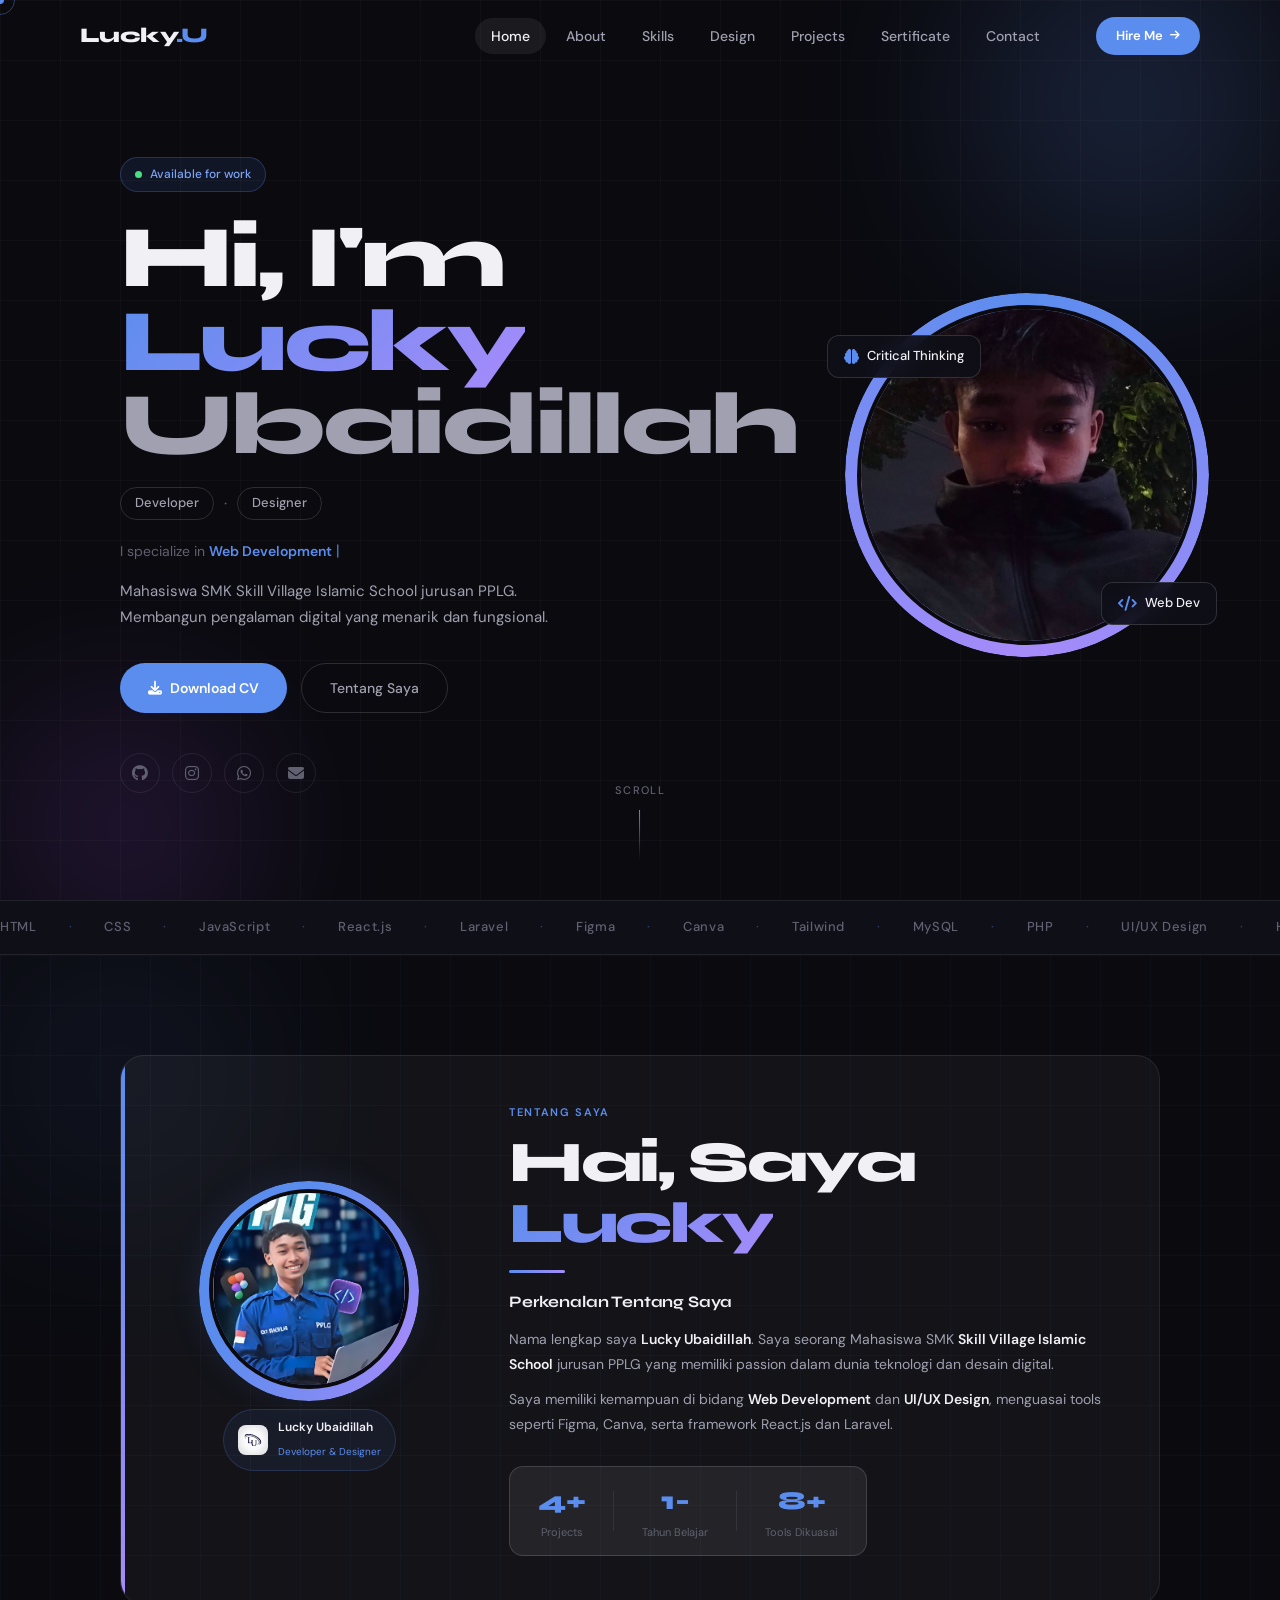
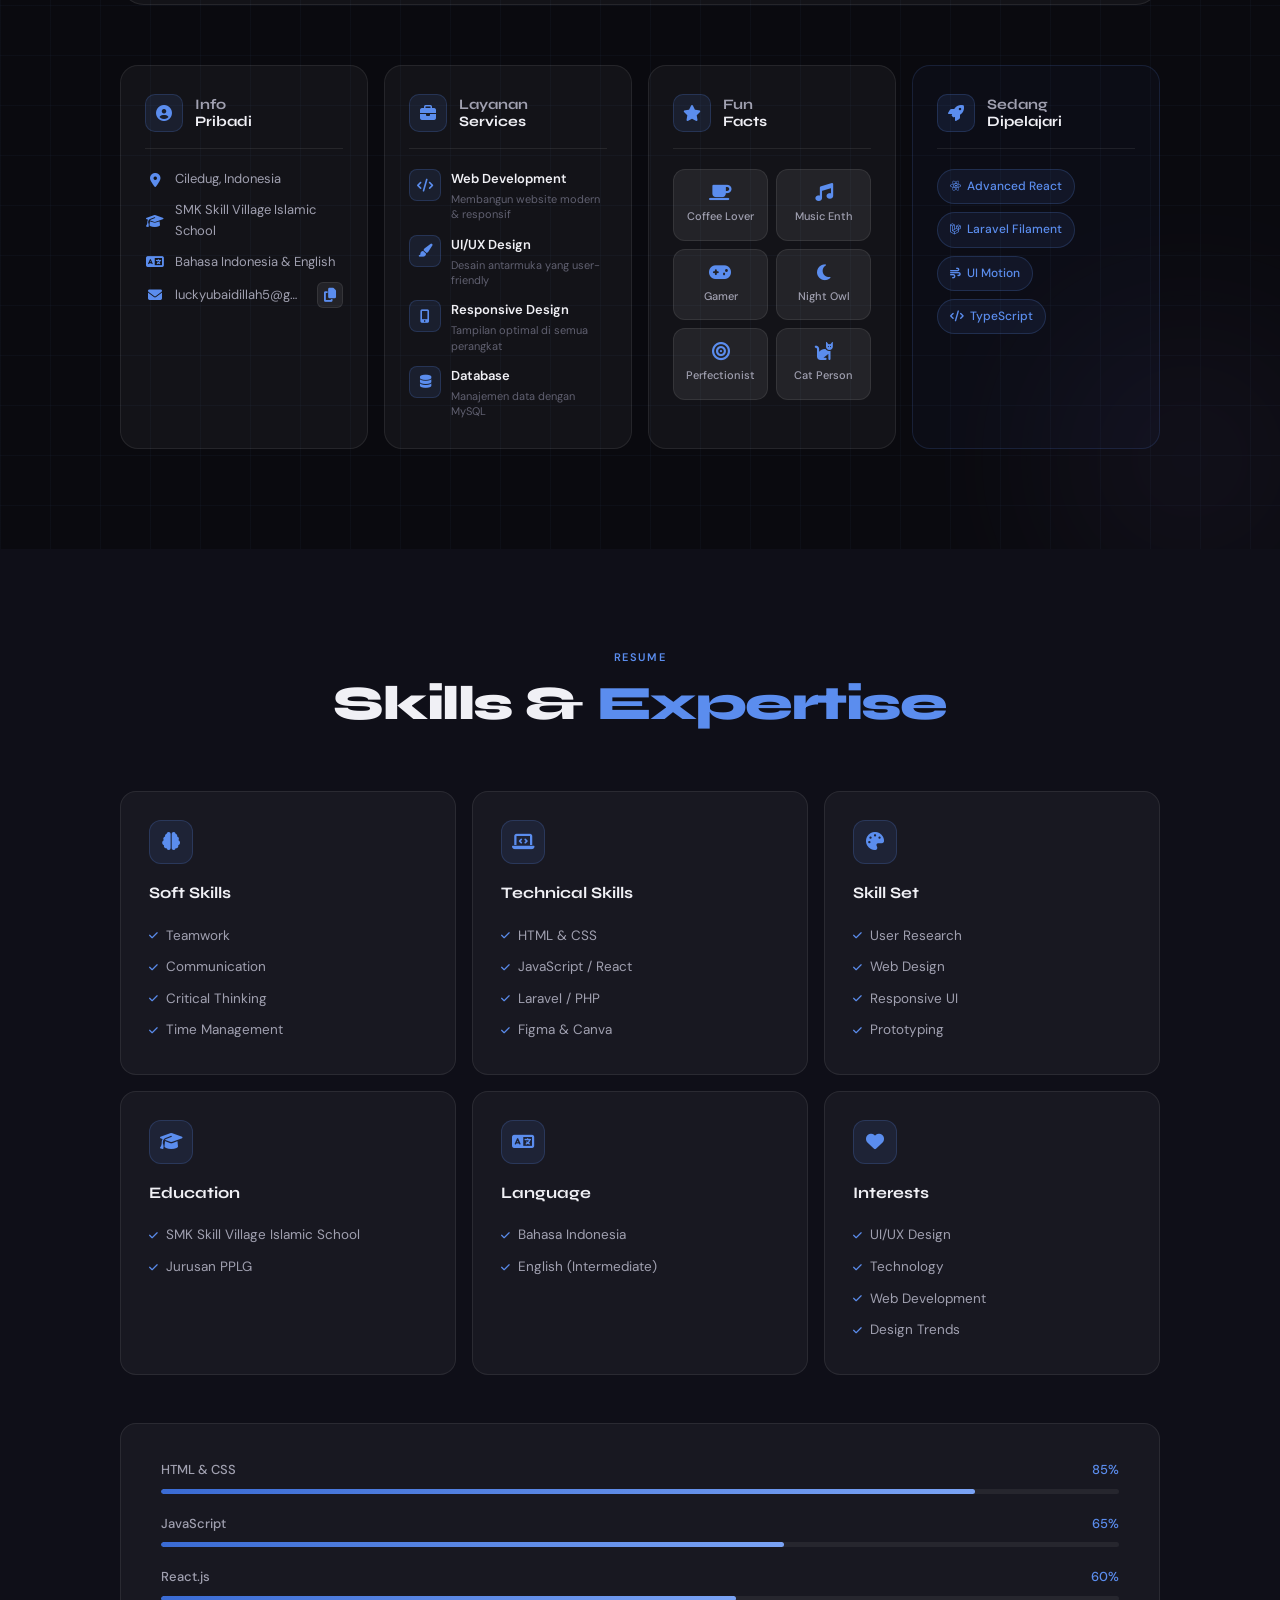
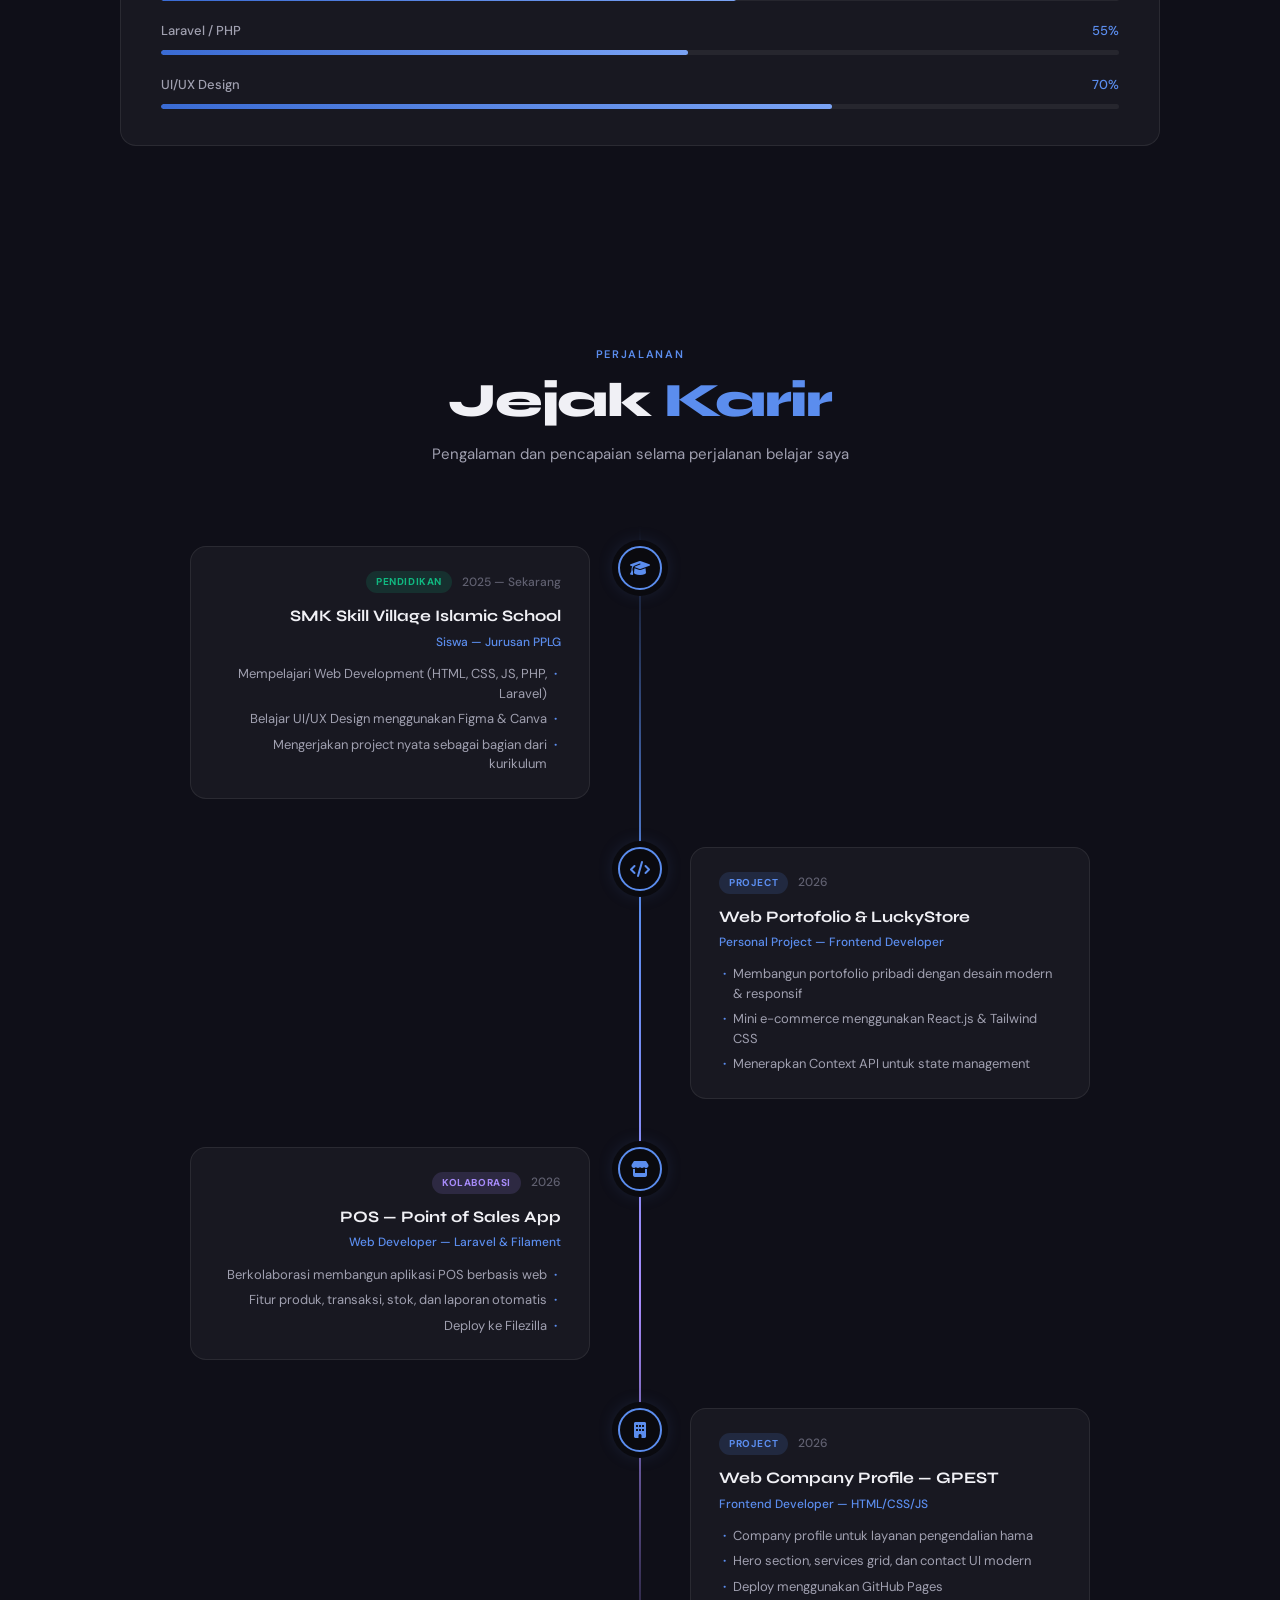
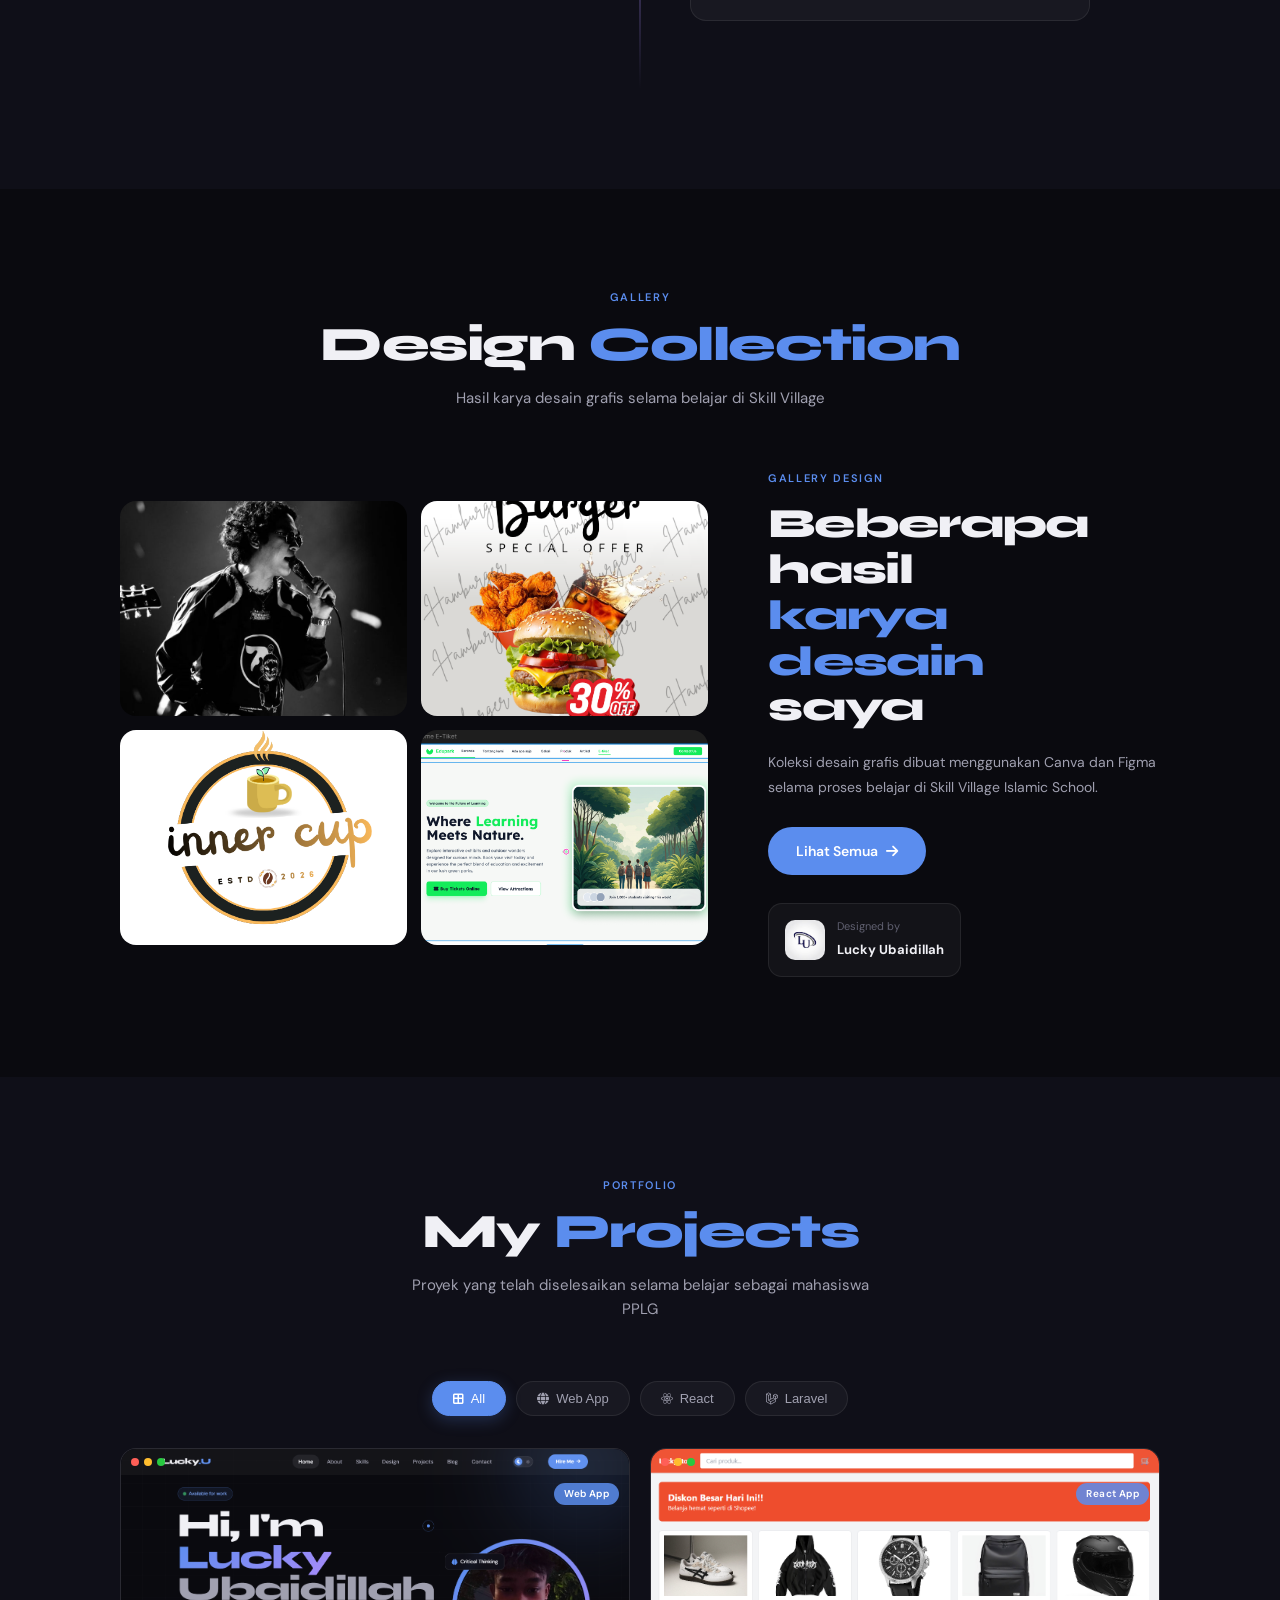
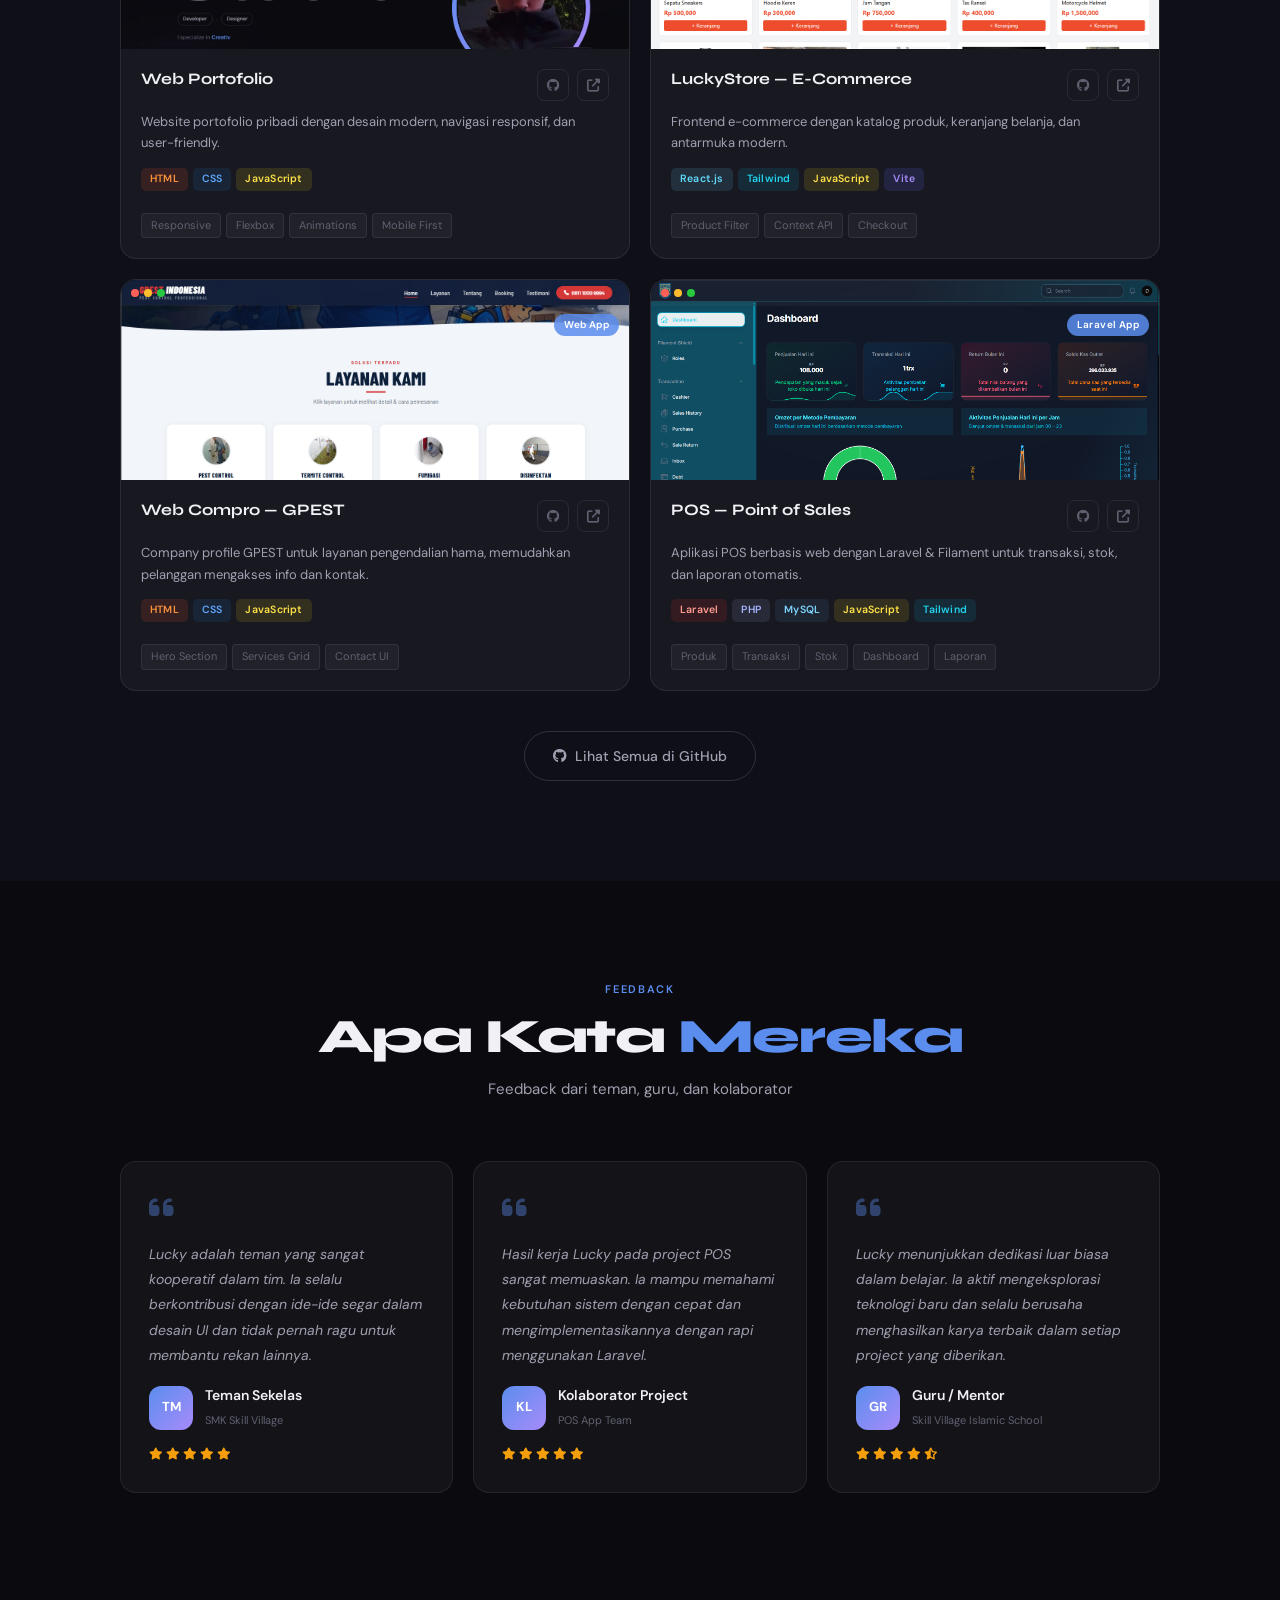
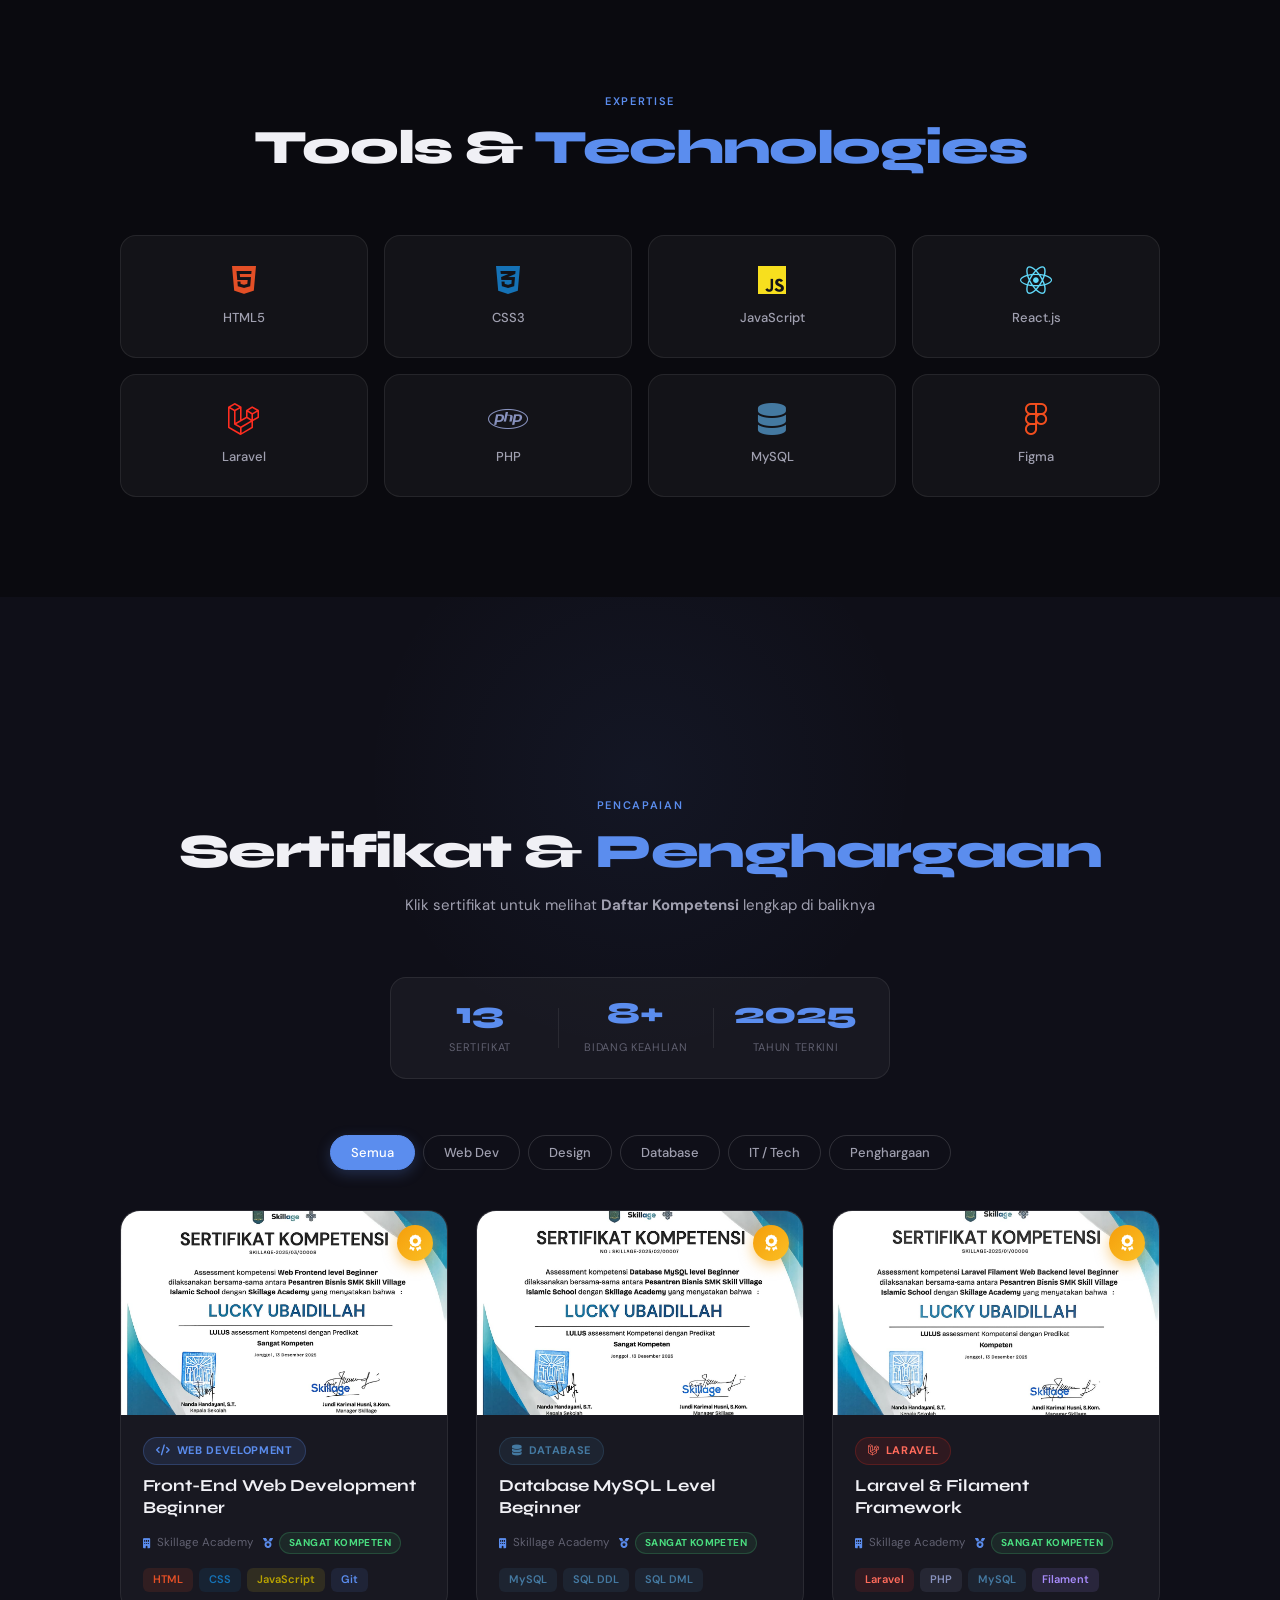
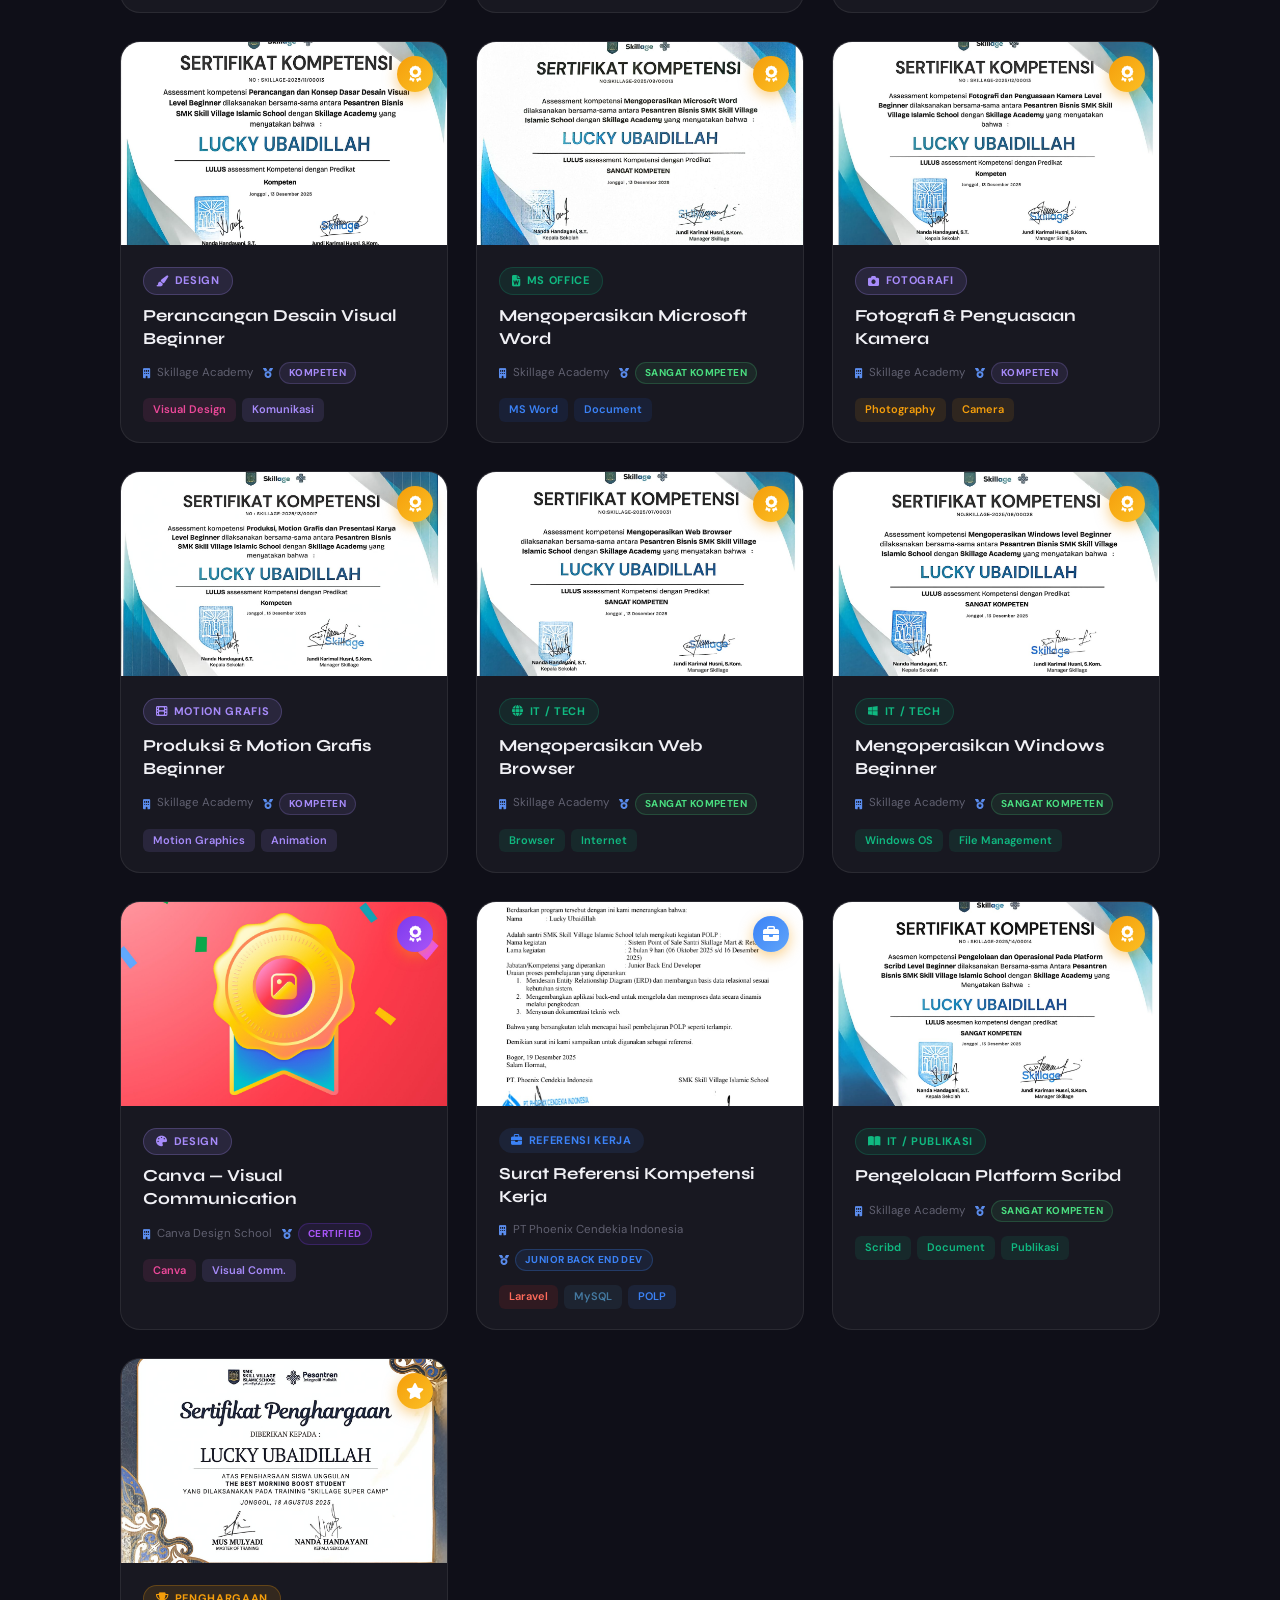
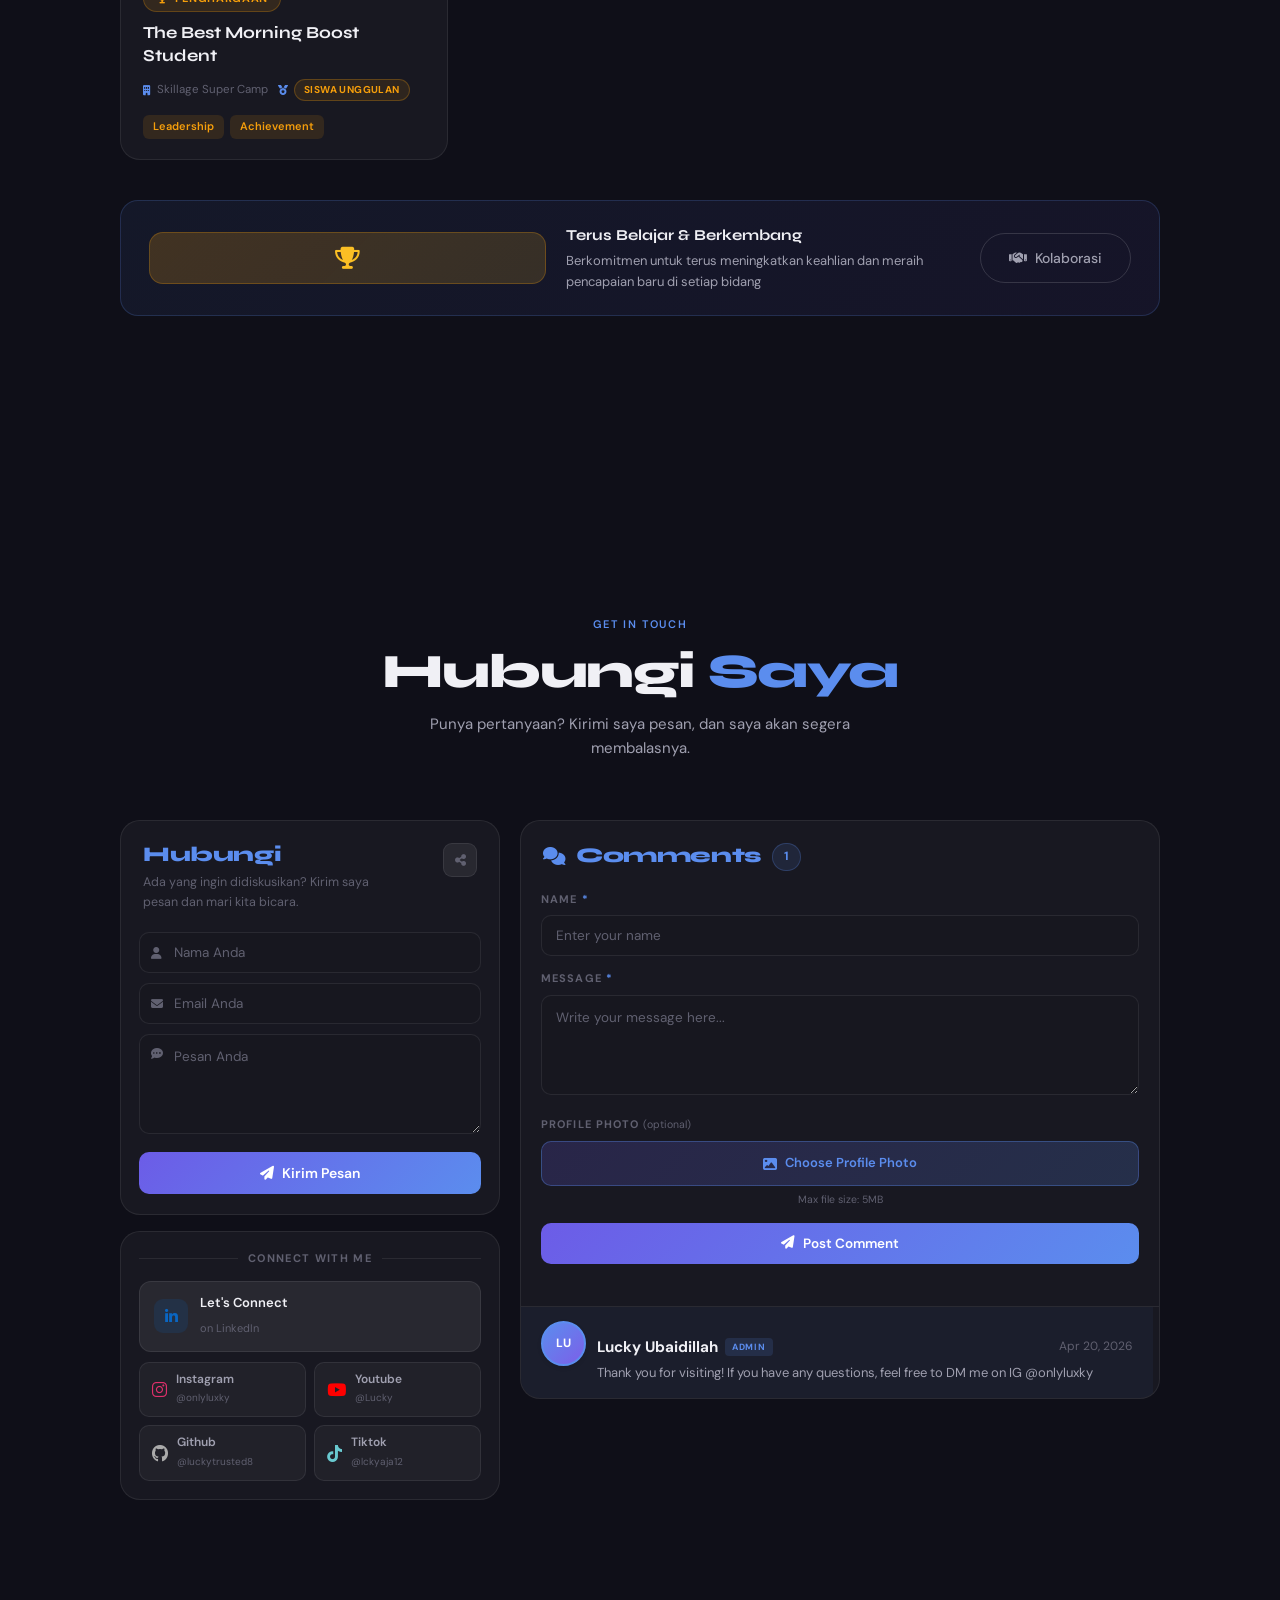
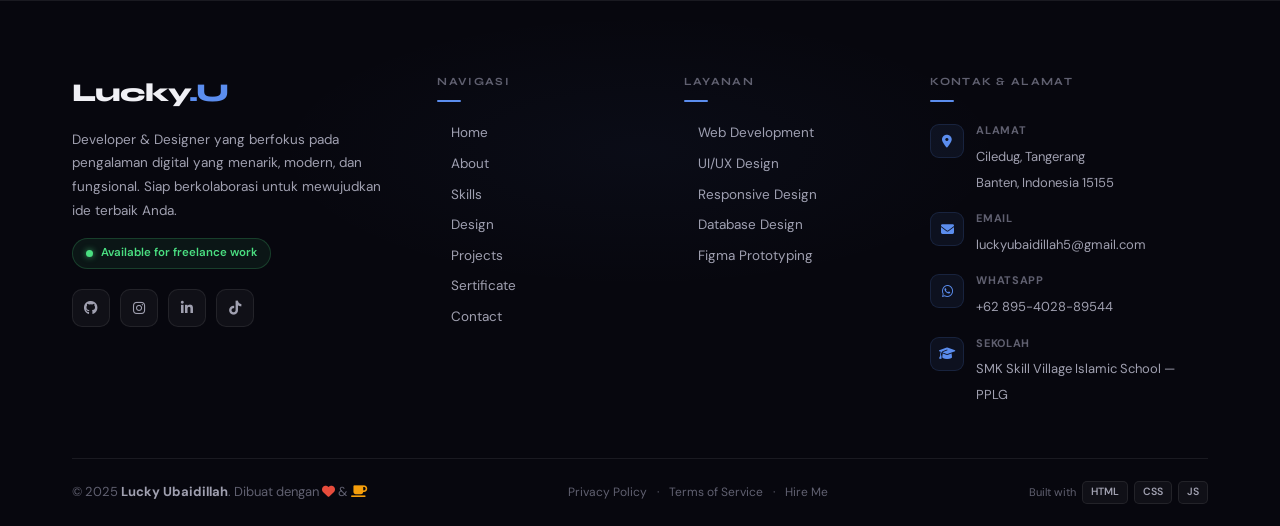
==== commit e2d39be4: "update" ====
--- a/index.html
+++ b/index.html
@@ -58,7 +58,7 @@
         <a href="#skills"     class="nav-link"        data-section="skills">Skills</a>
         <a href="#collection" class="nav-link"        data-section="collection">Design</a>
         <a href="#projects"   class="nav-link"        data-section="projects">Projects</a>
-        <a href="#favorite"   class="nav-link"        data-section="favorite">Favorite</a>
+        <a href="#favorite"   class="nav-link"        data-section="favorite">Sertificate</a>
         <a href="#contact"    class="nav-link"        data-section="contact">Contact</a>
       </nav>
       <a href="https://wa.me/62895402889544" target="_blank" class="nav-cta">
@@ -74,7 +74,7 @@
       <a href="#skills"     class="mobile-link">Skills</a>
       <a href="#collection" class="mobile-link">Design</a>
       <a href="#projects"   class="mobile-link">Projects</a>
-      <a href="#favorite"   class="mobile-link">Favorite</a>
+      <a href="#favorite"   class="mobile-link">Sertificate</a>
       <a href="#contact"    class="mobile-link">Contact</a>
     </div>
   </header>
@@ -107,7 +107,7 @@
           Membangun pengalaman digital yang menarik dan fungsional.
         </p>
         <div class="hero-actions">
-          <a href="CV-Lucky Ubaidillah (2).pdf" download class="btn-primary"><i class="fas fa-download"></i> Download CV</a>
+          <a href="CV - Lucky Ubaidillah2.pdf" download class="btn-primary"><i class="fas fa-download"></i> Download CV</a>
           <a href="#about" class="btn-ghost">Tentang Saya</a>
         </div>
         <div class="hero-socials">
@@ -370,7 +370,6 @@
         <button class="filter-btn" data-filter="web-app"><i class="fas fa-globe"></i> Web App</button>
         <button class="filter-btn" data-filter="react"><i class="fab fa-react"></i> React</button>
         <button class="filter-btn" data-filter="laravel"><i class="fab fa-laravel"></i> Laravel</button>
-        <button class="filter-btn" data-filter="certificate"><i class="fas fa-certificate"></i> Sertifikat</button>
       </div>
 
       <div class="projects-grid" id="projectsGrid">
@@ -424,7 +423,7 @@
             <img src="image/Projek/ProjectPos.png" alt="POS App" loading="lazy" onerror="this.style.display='none';" />
             <div class="pcard-browser"><span class="bd red"></span><span class="bd yellow"></span><span class="bd green"></span></div>
             <div class="pcard-type">Laravel App</div>
-            <div class="pcard-hover"><a href="https://github.com/zynly/pos-app" target="_blank">View Code</a><a href="404.html" target="_blank">Live Demo</a></div>
+            <div class="pcard-hover"><a href="https://github.com/zynly/pos-app" target="_blank">View Code</a><a href="https://skillage-mart.com/" target="_blank">Live Demo</a></div>
           </div>
           <div class="pcard-body">
             <div class="pcard-top"><h3>POS — Point of Sales</h3><div class="pcard-links"><a href="https://github.com/zynly/pos-app" target="_blank"><i class="fab fa-github"></i></a><a href="404.html" target="_blank"><i class="fas fa-external-link-alt"></i></a></div></div>
@@ -434,30 +433,6 @@
           </div>
         </div>
 
-        <!-- Certificate Cards -->
-        <div class="pcard reveal cert-card" style="--d:.4s" data-category="certificate">
-          <div class="pcard-preview cert-preview lb-trigger" data-src="image/Sertifikat/Frond-end.png" data-caption="Sertifikat Pelatihan Web Development">
-            <img src="image/Sertifikat/Frond-end.png" alt="Sertifikat 1" loading="lazy" onerror="this.src='image/Profile/logo-lu.png';this.style.objectFit='contain';this.style.padding='20px';this.style.background='var(--bg2)';" />
-            <div class="pcard-type cert-badge">Sertifikat</div>
-          </div>
-          <div class="pcard-body">
-            <div class="pcard-top"><h3>Sertifikat Frond-end Beginner</h3></div>
-            <p>Sertifikat kompetensi pembuatan web dengan tampilan yang user freandly dan membangun website modern.</p>
-            <div class="pcard-tags"><span class="tag t-html">HTML</span><span class="tag t-css">CSS</span><span class="tag t-js">JS</span></div>
-          </div>
-        </div>
-
-        <div class="pcard reveal cert-card" style="--d:.5s" data-category="certificate">
-          <div class="pcard-preview cert-preview lb-trigger" data-src="image/Sertifikat/Laravel-Filament.png" data-caption="Sertifikat UI/UX Design">
-            <img src="image/Sertifikat/Laravel-Filament.png" alt="Sertifikat 2" loading="lazy" onerror="this.src='image/Profile/logo-lu.png';this.style.objectFit='contain';this.style.padding='20px';this.style.background='var(--bg2)';" />
-            <div class="pcard-type cert-badge">Sertifikat</div>
-          </div>
-          <div class="pcard-body">
-            <div class="pcard-top"><h3>Sertifikat UI/UX Design</h3></div>
-            <p>Sertifikat kompetensi membuat projek dengan laravel dan filament sebagai framework dan variant.</p>
-            <div class="pcard-tags"><span class="tag t-react" style="background:rgba(245,158,11,0.12);color:#fbbf24;">Laravel</span><span class="tag t-css" style="background:rgba(167,139,250,0.12);color:#a78bfa;">DataBase</span></div>
-          </div>
-        </div>
       </div>
 
       <div class="projects-more reveal">
@@ -525,85 +500,420 @@
     </div>
   </section>
 
-  <!-- FAVORITE / MUSIC PLAYLIST -->
-  <section id="favorite" class="favorite-section">
+  <!-- CERTIFICATES -->
+  <section id="favorite" class="cert-section">
     <div class="section-container">
       <div class="section-header reveal">
-        <span class="section-label">Playlist</span>
-        <h2 class="section-title">Favorite <em>Songs</em></h2>
-        <p class="section-desc">Koleksi lagu favorit saya — putar dan nikmati</p>
-      </div>
-      <div class="music-player-wrap reveal">
-        <!-- Audio element -->
-        <audio id="audioPlayer" preload="metadata"></audio>
-
-        <!-- Player Card -->
-        <div class="music-player">
-          <div class="music-album-art" id="albumArt">
-            <div class="album-disc" id="albumDisc">
-              <img id="albumImg" src="" alt="Album Art" class="album-img" />
-            </div>
-            <div class="album-glow"></div>
-          </div>
-          <div class="music-info">
-            <h3 id="musicTitle">Locked Out Of Heaven</h3>
-            <p id="musicArtist">Bruno Mars</p>
-          </div>
-          <div class="music-progress-wrap">
-            <span id="currentTime">0:00</span>
-            <div class="music-progress-bar" id="progressBar">
-              <div class="music-progress-fill" id="progressFill"></div>
-              <div class="music-progress-handle" id="progressHandle"></div>
-            </div>
-            <span id="totalTime">0:00</span>
-          </div>
-          <div class="music-controls">
-            <button class="music-btn" id="shuffleBtn" title="Shuffle"><i class="fas fa-random"></i></button>
-            <button class="music-btn" id="prevBtn" title="Previous"><i class="fas fa-step-backward"></i></button>
-            <button class="music-btn music-play" id="playBtn" title="Play/Pause"><i class="fas fa-play"></i></button>
-            <button class="music-btn" id="nextBtn" title="Next"><i class="fas fa-step-forward"></i></button>
-            <button class="music-btn" id="repeatBtn" title="Repeat"><i class="fas fa-redo"></i></button>
-          </div>
-          <div class="music-volume">
-            <i class="fas fa-volume-down"></i>
-            <input type="range" id="volumeSlider" min="0" max="1" step="0.05" value="0.8" />
-            <i class="fas fa-volume-up"></i>
-          </div>
-        </div>
-
-        <!-- Playlist -->
-        <div class="playlist-wrap">
-          <div class="playlist-header"><i class="fas fa-list-music"></i> Playlist <span id="playlistCount">2 lagu</span></div>
-          <ul class="playlist" id="playlist">
-            <li class="playlist-item active" data-index="0">
-              <span class="pl-num">1</span>
-              <div class="pl-info">
-                <strong>Locked Out Of Heaven</strong>
-                <span>Bruno Mars</span>
-              </div>
-              <span class="pl-duration">3:53</span>
-              <span class="pl-playing"><i class="fas fa-volume-up"></i></span>
-            </li>
-            <li class="playlist-item" data-index="1">
-              <span class="pl-num">2</span>
-              <div class="pl-info">
-                <strong>Perfect</strong>
-                <span>One Direction</span>
-              </div>
-              <span class="pl-duration">3:50</span>
-              <span class="pl-playing"><i class="fas fa-volume-up"></i></span>
-            </li>
-          </ul>
-          <div class="playlist-vibe">
-            <div class="eq-bars">
-              <span></span><span></span><span></span><span></span><span></span>
-            </div>
-            <p>Playlist Vibes — Hand-picked tracks for coding &amp; chill.</p>
-          </div>
-        </div>
-      </div>
+        <span class="section-label">Pencapaian</span>
+        <h2 class="section-title">Sertifikat &amp; <em>Penghargaan</em></h2>
+        <p class="section-desc">Klik sertifikat untuk melihat <strong>Daftar Kompetensi</strong> lengkap di baliknya</p>
+      </div>
+
+      <!-- Stats Bar -->
+      <div class="cert-stats reveal">
+        <div class="cert-stat-item">
+          <span class="cert-stat-num">13</span>
+          <span class="cert-stat-lbl">Sertifikat</span>
+        </div>
+        <div class="cert-stat-divider"></div>
+        <div class="cert-stat-item">
+          <span class="cert-stat-num">8+</span>
+          <span class="cert-stat-lbl">Bidang Keahlian</span>
+        </div>
+        <div class="cert-stat-divider"></div>
+        <div class="cert-stat-item">
+          <span class="cert-stat-num">2025</span>
+          <span class="cert-stat-lbl">Tahun Terkini</span>
+        </div>
+      </div>
+
+      <!-- Filter Tabs -->
+      <div class="cert-filter-wrap reveal">
+        <button class="cert-filter-btn active" data-filter="all">Semua</button>
+        <button class="cert-filter-btn" data-filter="web-dev">Web Dev</button>
+        <button class="cert-filter-btn" data-filter="design">Design</button>
+        <button class="cert-filter-btn" data-filter="database">Database</button>
+        <button class="cert-filter-btn" data-filter="tech">IT / Tech</button>
+        <button class="cert-filter-btn" data-filter="award">Penghargaan</button>
+      </div>
+
+      <!-- Certificate Grid -->
+      <div class="cert-grid" id="certGrid">
+
+        <!-- 1. Front-End Web Development -->
+        <div class="cert-card-new reveal certitem" style="--d:0s" data-cat="web-dev"
+             data-front="image/Sertifikat/Frond-end.png"
+             data-back="image/Sertifikat/kopetensi-web-frontend.png"
+             data-title="Front-End Web Development Beginner"
+             data-no="Skillage Academy × SMK Skill Village"
+             data-predikat="Sangat Kompeten"
+             onclick="openCertModal(this)">
+          <div class="cert-img-wrap">
+            <img src="image/Sertifikat/Frond-end.png" alt="Sertifikat Front-End" loading="lazy" />
+            <div class="cert-img-overlay"><div class="cert-zoom-btn"><i class="fas fa-layer-group"></i><span>Lihat Kompetensi</span></div></div>
+            <div class="cert-ribbon"><i class="fas fa-award"></i></div>
+          </div>
+          <div class="cert-body-new">
+            <div class="cert-category-badge web-dev"><i class="fas fa-code"></i> Web Development</div>
+            <h3 class="cert-title-new">Front-End Web Development Beginner</h3>
+            <div class="cert-meta">
+              <div class="cert-meta-item"><i class="fas fa-building"></i><span>Skillage Academy</span></div>
+              <div class="cert-meta-item"><i class="fas fa-medal"></i><span class="cert-predikat sangat">Sangat Kompeten</span></div>
+            </div>
+            <div class="cert-tags-new"><span class="ctag t-html">HTML</span><span class="ctag t-css">CSS</span><span class="ctag t-js">JavaScript</span><span class="ctag" style="background:rgba(91,141,238,0.1);color:var(--accent);">Git</span></div>
+          </div>
+        </div>
+
+        <!-- 2. Database MySQL -->
+        <div class="cert-card-new reveal certitem" style="--d:.07s" data-cat="database"
+             data-front="image/Sertifikat/database-mysql.png"
+             data-back="image/Sertifikat/kopetensi-database-mysql.png"
+             data-title="Database MySQL Level Beginner"
+             data-no="SKILLAGE-2025/02/00007"
+             data-predikat="Sangat Kompeten"
+             onclick="openCertModal(this)">
+          <div class="cert-img-wrap">
+            <img src="image/Sertifikat/database-mysql.png" alt="Sertifikat MySQL" loading="lazy" />
+            <div class="cert-img-overlay"><div class="cert-zoom-btn"><i class="fas fa-layer-group"></i><span>Lihat Kompetensi</span></div></div>
+            <div class="cert-ribbon"><i class="fas fa-award"></i></div>
+          </div>
+          <div class="cert-body-new">
+            <div class="cert-category-badge database"><i class="fas fa-database"></i> Database</div>
+            <h3 class="cert-title-new">Database MySQL Level Beginner</h3>
+            <div class="cert-meta">
+              <div class="cert-meta-item"><i class="fas fa-building"></i><span>Skillage Academy</span></div>
+              <div class="cert-meta-item"><i class="fas fa-medal"></i><span class="cert-predikat sangat">Sangat Kompeten</span></div>
+            </div>
+            <div class="cert-tags-new"><span class="ctag t-mysql">MySQL</span><span class="ctag" style="background:rgba(68,121,161,0.12);color:#4479a1;">SQL DDL</span><span class="ctag" style="background:rgba(68,121,161,0.12);color:#4479a1;">SQL DML</span></div>
+          </div>
+        </div>
+
+        <!-- 3. Laravel & Filament -->
+        <div class="cert-card-new reveal certitem" style="--d:.14s" data-cat="web-dev"
+             data-front="image/Sertifikat/Laravel-Filament.png"
+             data-back="image/Sertifikat/kopetensi laravel filament.png"
+             data-title="Laravel & Filament Framework"
+             data-no="SKILLAGE-2025/01/00006"
+             data-predikat="Sangat Kompeten"
+             onclick="openCertModal(this)">
+          <div class="cert-img-wrap">
+            <img src="image/Sertifikat/Laravel-Filament.png" alt="Sertifikat Laravel" loading="lazy" />
+            <div class="cert-img-overlay"><div class="cert-zoom-btn"><i class="fas fa-layer-group"></i><span>Lihat Kompetensi</span></div></div>
+            <div class="cert-ribbon"><i class="fas fa-award"></i></div>
+          </div>
+          <div class="cert-body-new">
+            <div class="cert-category-badge laravel"><i class="fab fa-laravel"></i> Laravel</div>
+            <h3 class="cert-title-new">Laravel &amp; Filament Framework</h3>
+            <div class="cert-meta">
+              <div class="cert-meta-item"><i class="fas fa-building"></i><span>Skillage Academy</span></div>
+              <div class="cert-meta-item"><i class="fas fa-medal"></i><span class="cert-predikat sangat">Sangat Kompeten</span></div>
+            </div>
+            <div class="cert-tags-new"><span class="ctag t-laravel">Laravel</span><span class="ctag t-php">PHP</span><span class="ctag t-mysql">MySQL</span><span class="ctag" style="background:rgba(167,139,250,0.12);color:#a78bfa;">Filament</span></div>
+          </div>
+        </div>
+
+        <!-- 4. Desain Visual -->
+        <div class="cert-card-new reveal certitem" style="--d:.21s" data-cat="design"
+             data-front="image/Sertifikat/dasar desain visual.png"
+             data-back="image/Sertifikat/kopetensi-desain-visual.png"
+             data-title="Perancangan & Konsep Dasar Desain Visual"
+             data-no="SKILLAGE-2025/11/00013"
+             data-predikat="Kompeten"
+             onclick="openCertModal(this)">
+          <div class="cert-img-wrap">
+            <img src="image/Sertifikat/dasar desain visual.png" alt="Sertifikat Desain Visual" loading="lazy" />
+            <div class="cert-img-overlay"><div class="cert-zoom-btn"><i class="fas fa-layer-group"></i><span>Lihat Kompetensi</span></div></div>
+            <div class="cert-ribbon"><i class="fas fa-award"></i></div>
+          </div>
+          <div class="cert-body-new">
+            <div class="cert-category-badge design"><i class="fas fa-paint-brush"></i> Design</div>
+            <h3 class="cert-title-new">Perancangan Desain Visual Beginner</h3>
+            <div class="cert-meta">
+              <div class="cert-meta-item"><i class="fas fa-building"></i><span>Skillage Academy</span></div>
+              <div class="cert-meta-item"><i class="fas fa-medal"></i><span class="cert-predikat">Kompeten</span></div>
+            </div>
+            <div class="cert-tags-new"><span class="ctag" style="background:rgba(236,72,153,0.1);color:#ec4899;">Visual Design</span><span class="ctag" style="background:rgba(167,139,250,0.12);color:#a78bfa;">Komunikasi</span></div>
+          </div>
+        </div>
+
+        <!-- 5. Microsoft Word -->
+        <div class="cert-card-new reveal certitem" style="--d:.28s" data-cat="tech"
+             data-front="image/Sertifikat/oprasi word.png"
+             data-back="image/Sertifikat/kopetensi oprasi word.png"
+             data-title="Mengoperasikan Microsoft Word"
+             data-no="SKILLAGE-2025/09/00013"
+             data-predikat="Sangat Kompeten"
+             onclick="openCertModal(this)">
+          <div class="cert-img-wrap">
+            <img src="image/Sertifikat/oprasi word.png" alt="Sertifikat MS Word" loading="lazy" />
+            <div class="cert-img-overlay"><div class="cert-zoom-btn"><i class="fas fa-layer-group"></i><span>Lihat Kompetensi</span></div></div>
+            <div class="cert-ribbon"><i class="fas fa-award"></i></div>
+          </div>
+          <div class="cert-body-new">
+            <div class="cert-category-badge tech"><i class="fas fa-file-word"></i> MS Office</div>
+            <h3 class="cert-title-new">Mengoperasikan Microsoft Word</h3>
+            <div class="cert-meta">
+              <div class="cert-meta-item"><i class="fas fa-building"></i><span>Skillage Academy</span></div>
+              <div class="cert-meta-item"><i class="fas fa-medal"></i><span class="cert-predikat sangat">Sangat Kompeten</span></div>
+            </div>
+            <div class="cert-tags-new"><span class="ctag" style="background:rgba(37,99,235,0.1);color:#3b82f6;">MS Word</span><span class="ctag" style="background:rgba(37,99,235,0.1);color:#3b82f6;">Document</span></div>
+          </div>
+        </div>
+
+        <!-- 6. Fotografi & Kamera -->
+        <div class="cert-card-new reveal certitem" style="--d:.35s" data-cat="design"
+             data-front="image/Sertifikat/penguasa kamera.png"
+             data-back="image/Sertifikat/kopetensi penguasa kamera.png"
+             data-title="Fotografi & Penguasaan Kamera Level Beginner"
+             data-no="SKILLAGE-2025/12/00013"
+             data-predikat="Kompeten"
+             onclick="openCertModal(this)">
+          <div class="cert-img-wrap">
+            <img src="image/Sertifikat/penguasa kamera.png" alt="Sertifikat Fotografi" loading="lazy" />
+            <div class="cert-img-overlay"><div class="cert-zoom-btn"><i class="fas fa-layer-group"></i><span>Lihat Kompetensi</span></div></div>
+            <div class="cert-ribbon"><i class="fas fa-award"></i></div>
+          </div>
+          <div class="cert-body-new">
+            <div class="cert-category-badge design"><i class="fas fa-camera"></i> Fotografi</div>
+            <h3 class="cert-title-new">Fotografi &amp; Penguasaan Kamera</h3>
+            <div class="cert-meta">
+              <div class="cert-meta-item"><i class="fas fa-building"></i><span>Skillage Academy</span></div>
+              <div class="cert-meta-item"><i class="fas fa-medal"></i><span class="cert-predikat">Kompeten</span></div>
+            </div>
+            <div class="cert-tags-new"><span class="ctag" style="background:rgba(245,158,11,0.1);color:#f59e0b;">Photography</span><span class="ctag" style="background:rgba(245,158,11,0.1);color:#f59e0b;">Camera</span></div>
+          </div>
+        </div>
+
+        <!-- 7. Motion Grafis -->
+        <div class="cert-card-new reveal certitem" style="--d:.42s" data-cat="design"
+             data-front="image/Sertifikat/motion grafis.png"
+             data-back="image/Sertifikat/kopetensi motion grafis.png"
+             data-title="Produksi, Motion Grafis & Presentasi Karya"
+             data-no="SKILLAGE-2025/13/00017"
+             data-predikat="Kompeten"
+             onclick="openCertModal(this)">
+          <div class="cert-img-wrap">
+            <img src="image/Sertifikat/motion grafis.png" alt="Sertifikat Motion Grafis" loading="lazy" />
+            <div class="cert-img-overlay"><div class="cert-zoom-btn"><i class="fas fa-layer-group"></i><span>Lihat Kompetensi</span></div></div>
+            <div class="cert-ribbon"><i class="fas fa-award"></i></div>
+          </div>
+          <div class="cert-body-new">
+            <div class="cert-category-badge design"><i class="fas fa-film"></i> Motion Grafis</div>
+            <h3 class="cert-title-new">Produksi &amp; Motion Grafis Beginner</h3>
+            <div class="cert-meta">
+              <div class="cert-meta-item"><i class="fas fa-building"></i><span>Skillage Academy</span></div>
+              <div class="cert-meta-item"><i class="fas fa-medal"></i><span class="cert-predikat">Kompeten</span></div>
+            </div>
+            <div class="cert-tags-new"><span class="ctag" style="background:rgba(167,139,250,0.12);color:#a78bfa;">Motion Graphics</span><span class="ctag" style="background:rgba(167,139,250,0.12);color:#a78bfa;">Animation</span></div>
+          </div>
+        </div>
+
+        <!-- 8. Web Browser -->
+        <div class="cert-card-new reveal certitem" style="--d:.49s" data-cat="tech"
+             data-front="image/Sertifikat/oprasi web browser.png"
+             data-back="image/Sertifikat/kopetensi web browser.png"
+             data-title="Mengoperasikan Web Browser"
+             data-no="SKILLAGE-2025/07/00031"
+             data-predikat="Sangat Kompeten"
+             onclick="openCertModal(this)">
+          <div class="cert-img-wrap">
+            <img src="image/Sertifikat/oprasi web browser.png" alt="Sertifikat Web Browser" loading="lazy" />
+            <div class="cert-img-overlay"><div class="cert-zoom-btn"><i class="fas fa-layer-group"></i><span>Lihat Kompetensi</span></div></div>
+            <div class="cert-ribbon"><i class="fas fa-award"></i></div>
+          </div>
+          <div class="cert-body-new">
+            <div class="cert-category-badge tech"><i class="fas fa-globe"></i> IT / Tech</div>
+            <h3 class="cert-title-new">Mengoperasikan Web Browser</h3>
+            <div class="cert-meta">
+              <div class="cert-meta-item"><i class="fas fa-building"></i><span>Skillage Academy</span></div>
+              <div class="cert-meta-item"><i class="fas fa-medal"></i><span class="cert-predikat sangat">Sangat Kompeten</span></div>
+            </div>
+            <div class="cert-tags-new"><span class="ctag" style="background:rgba(16,185,129,0.1);color:#10b981;">Browser</span><span class="ctag" style="background:rgba(16,185,129,0.1);color:#10b981;">Internet</span></div>
+          </div>
+        </div>
+
+        <!-- 9. Windows OS -->
+        <div class="cert-card-new reveal certitem" style="--d:.56s" data-cat="tech"
+             data-front="image/Sertifikat/oprasi windows.png"
+             data-back="image/Sertifikat/kopetensi oprasi windows.png"
+             data-title="Mengoperasikan Windows Level Beginner"
+             data-no="SKILLAGE-2025/06/00028"
+             data-predikat="Sangat Kompeten"
+             onclick="openCertModal(this)">
+          <div class="cert-img-wrap">
+            <img src="image/Sertifikat/oprasi windows.png" alt="Sertifikat Windows" loading="lazy" />
+            <div class="cert-img-overlay"><div class="cert-zoom-btn"><i class="fas fa-layer-group"></i><span>Lihat Kompetensi</span></div></div>
+            <div class="cert-ribbon"><i class="fas fa-award"></i></div>
+          </div>
+          <div class="cert-body-new">
+            <div class="cert-category-badge tech"><i class="fab fa-windows"></i> IT / Tech</div>
+            <h3 class="cert-title-new">Mengoperasikan Windows Beginner</h3>
+            <div class="cert-meta">
+              <div class="cert-meta-item"><i class="fas fa-building"></i><span>Skillage Academy</span></div>
+              <div class="cert-meta-item"><i class="fas fa-medal"></i><span class="cert-predikat sangat">Sangat Kompeten</span></div>
+            </div>
+            <div class="cert-tags-new"><span class="ctag" style="background:rgba(16,185,129,0.1);color:#10b981;">Windows OS</span><span class="ctag" style="background:rgba(16,185,129,0.1);color:#10b981;">File Management</span></div>
+          </div>
+        </div>
+
+        <!-- 10. Canva Design School -->
+        <div class="cert-card-new reveal certitem" style="--d:.63s" data-cat="design"
+             data-front="image/Sertifikat/visual-communitication.jpg"
+             data-back=""
+             data-title="Certified in Visual Communication — Canva Design School"
+             data-no="Canva Design School · 2025"
+             data-predikat="Certified"
+             onclick="openCertModal(this)">
+          <div class="cert-img-wrap">
+            <img src="image/Sertifikat/visual-communitication.jpg" alt="Sertifikat Canva" loading="lazy" />
+            <div class="cert-img-overlay"><div class="cert-zoom-btn"><i class="fas fa-expand"></i><span>Lihat Detail</span></div></div>
+            <div class="cert-ribbon" style="background:linear-gradient(135deg,#7c3aed,#a855f7);"><i class="fas fa-award"></i></div>
+          </div>
+          <div class="cert-body-new">
+            <div class="cert-category-badge design"><i class="fas fa-palette"></i> Design</div>
+            <h3 class="cert-title-new">Canva — Visual Communication</h3>
+            <div class="cert-meta">
+              <div class="cert-meta-item"><i class="fas fa-building"></i><span>Canva Design School</span></div>
+              <div class="cert-meta-item"><i class="fas fa-medal"></i><span class="cert-predikat" style="background:rgba(124,58,237,0.1);color:#a855f7;border-color:rgba(124,58,237,0.25);">Certified</span></div>
+            </div>
+            <div class="cert-tags-new"><span class="ctag" style="background:rgba(236,72,153,0.1);color:#ec4899;">Canva</span><span class="ctag" style="background:rgba(167,139,250,0.12);color:#a78bfa;">Visual Comm.</span></div>
+          </div>
+        </div>
+
+        <!-- 11. Surat Referensi Kerja -->
+        <div class="cert-card-new reveal certitem" style="--d:.70s" data-cat="award"
+             data-front="image/Sertifikat/Surat referensi kerja.jpg"
+             data-back=""
+             data-title="Surat Referensi Kompetensi Kerja — PT Phoenix Cendekia Indonesia"
+             data-no="No: 11/POLP-PCI-SMK-SVIS/XII/2025 · Bogor, 19 Desember 2025"
+             data-predikat="Junior Back End Developer"
+             onclick="openCertModal(this)">
+          <div class="cert-img-wrap">
+            <img src="image/Sertifikat/Surat referensi kerja.jpg" alt="Surat Referensi" loading="lazy" />
+            <div class="cert-img-overlay"><div class="cert-zoom-btn"><i class="fas fa-expand"></i><span>Lihat Detail</span></div></div>
+            <div class="cert-ribbon" style="background:linear-gradient(135deg,#3b82f6,#60a5fa);"><i class="fas fa-briefcase"></i></div>
+          </div>
+          <div class="cert-body-new">
+            <div class="cert-category-badge" style="background:rgba(59,130,246,0.1);color:#3b82f6;border-color:rgba(59,130,246,0.25);"><i class="fas fa-briefcase"></i> Referensi Kerja</div>
+            <h3 class="cert-title-new">Surat Referensi Kompetensi Kerja</h3>
+            <div class="cert-meta">
+              <div class="cert-meta-item"><i class="fas fa-building"></i><span>PT Phoenix Cendekia Indonesia</span></div>
+              <div class="cert-meta-item"><i class="fas fa-medal"></i><span class="cert-predikat" style="background:rgba(59,130,246,0.1);color:#3b82f6;border-color:rgba(59,130,246,0.25);">Junior Back End Dev</span></div>
+            </div>
+            <div class="cert-tags-new"><span class="ctag t-laravel">Laravel</span><span class="ctag t-mysql">MySQL</span><span class="ctag" style="background:rgba(59,130,246,0.1);color:#3b82f6;">POLP</span></div>
+          </div>
+        </div>
+
+        <!-- 12. Platform Scribd -->
+        <div class="cert-card-new reveal certitem" style="--d:.77s" data-cat="tech"
+             data-front="image/Sertifikat/platform scribd.png"
+             data-back="image/Sertifikat/kopetensi platform scribd.png"
+             data-title="Pengelolaan Platform Scribd Level Beginner"
+             data-no="SKILLAGE-2025/14/00014"
+             data-predikat="Sangat Kompeten"
+             onclick="openCertModal(this)">
+          <div class="cert-img-wrap">
+            <img src="image/Sertifikat/platform scribd.png" alt="Sertifikat Scribd" loading="lazy" />
+            <div class="cert-img-overlay">
+              <div class="cert-zoom-btn"><i class="fas fa-layer-group"></i><span>Lihat Kompetensi</span></div>
+            </div>
+            <div class="cert-ribbon"><i class="fas fa-award"></i></div>
+          </div>
+          <div class="cert-body-new">
+            <div class="cert-category-badge tech"><i class="fas fa-book-open"></i> IT / Publikasi</div>
+            <h3 class="cert-title-new">Pengelolaan Platform Scribd</h3>
+            <div class="cert-meta">
+              <div class="cert-meta-item"><i class="fas fa-building"></i><span>Skillage Academy</span></div>
+              <div class="cert-meta-item"><i class="fas fa-medal"></i><span class="cert-predikat sangat">Sangat Kompeten</span></div>
+            </div>
+            <div class="cert-tags-new">
+              <span class="ctag" style="background:rgba(16,185,129,0.1);color:#10b981;">Scribd</span>
+              <span class="ctag" style="background:rgba(16,185,129,0.1);color:#10b981;">Document</span>
+              <span class="ctag" style="background:rgba(16,185,129,0.1);color:#10b981;">Publikasi</span>
+            </div>
+          </div>
+        </div>
+
+        <!-- 13. Sertifikat Penghargaan Morning Boost -->
+        <div class="cert-card-new reveal certitem" style="--d:.84s" data-cat="award"
+             data-front="image/Sertifikat/mornig boost.png"
+             data-back=""
+             data-title="The Best Morning Boost Student — Skillage Super Camp"
+             data-no="Jonggol, 18 Agustus 2025 · SMK Skill Village Islamic School"
+             data-predikat="Siswa Unggulan"
+             onclick="openCertModal(this)">
+          <div class="cert-img-wrap">
+            <img src="image/Sertifikat/mornig boost.png" alt="Sertifikat Penghargaan" loading="lazy" />
+            <div class="cert-img-overlay">
+              <div class="cert-zoom-btn"><i class="fas fa-expand"></i><span>Lihat Detail</span></div>
+            </div>
+            <div class="cert-ribbon" style="background:linear-gradient(135deg,#f59e0b,#fbbf24);"><i class="fas fa-star"></i></div>
+          </div>
+          <div class="cert-body-new">
+            <div class="cert-category-badge award"><i class="fas fa-trophy"></i> Penghargaan</div>
+            <h3 class="cert-title-new">The Best Morning Boost Student</h3>
+            <div class="cert-meta">
+              <div class="cert-meta-item"><i class="fas fa-building"></i><span>Skillage Super Camp</span></div>
+              <div class="cert-meta-item"><i class="fas fa-medal"></i><span class="cert-predikat award">Siswa Unggulan</span></div>
+            </div>
+            <div class="cert-tags-new">
+              <span class="ctag" style="background:rgba(245,158,11,0.12);color:#f59e0b;">Leadership</span>
+              <span class="ctag" style="background:rgba(245,158,11,0.12);color:#f59e0b;">Achievement</span>
+            </div>
+          </div>
+        </div>
+
+      </div><!-- /cert-grid -->
+
+      <!-- CTA -->
+      <div class="cert-cta reveal">
+        <div class="cert-cta-inner">
+          <div class="cert-cta-icon"><i class="fas fa-trophy"></i></div>
+          <div>
+            <h4>Terus Belajar &amp; Berkembang</h4>
+            <p>Berkomitmen untuk terus meningkatkan keahlian dan meraih pencapaian baru di setiap bidang</p>
+          </div>
+          <a href="#contact" class="btn-ghost cert-cta-btn">
+            <i class="fas fa-handshake"></i> Kolaborasi
+          </a>
+        </div>
+      </div>
+
     </div>
   </section>
+
+  <!-- CERT MODAL (Flip: front → daftar kompetensi) -->
+  <div class="cert-modal-overlay" id="certModalOverlay" onclick="closeCertModal(event)">
+    <div class="cert-modal" id="certModal">
+      <button class="cert-modal-close" onclick="closeCertModalBtn()"><i class="fas fa-times"></i></button>
+
+      <!-- Header -->
+      <div class="cert-modal-head">
+        <div class="cert-modal-tabs" id="certModalTabs">
+          <button class="cmt active" id="cmt-front" onclick="switchCertTab('front')">
+            <i class="fas fa-certificate"></i> Sertificate
+          </button>
+          <button class="cmt" id="cmt-back" onclick="switchCertTab('back')">
+            <i class="fas fa-list-check"></i> Daftar Kompetensi
+          </button>
+        </div>
+        <div class="cert-modal-meta">
+          <span class="cert-modal-no" id="certModalNo"></span>
+          <span class="cert-modal-predikat" id="certModalPredikat"></span>
+        </div>
+      </div>
+
+      <!-- Image Viewer -->
+      <div class="cert-modal-viewer">
+        <div class="cert-modal-img-wrap" id="certModalImgWrap">
+          <img src="" alt="" id="certModalImg" class="cert-modal-img" />
+          <div class="cert-modal-loading" id="certModalLoading"><div class="cml-spinner"></div></div>
+        </div>
+        <p class="cert-modal-title" id="certModalTitle"></p>
+      </div>
+
+    </div>
+  </div>
 
   <!-- CONTACT -->
   <section id="contact" class="contact-new">
@@ -741,16 +1051,134 @@
   <!-- END CONTACT SECTION -->
 
 
-  <!-- FOOTER -->
-  <footer class="footer">
-    <div class="footer-inner">
-      <span class="footer-logo">Lucky<span>.U</span></span>
-      <p>© 2025 Lucky Ubaidillah. Dibuat dengan <i class="fas fa-heart" style="color:#e74c3c;"></i></p>
-      <div class="footer-socials">
-        <a href="https://github.com/luckytrusted8-svg" target="_blank"><i class="fab fa-github"></i></a>
-        <a href="https://instagram.com/onlyluxky" target="_blank"><i class="fab fa-instagram"></i></a>
-      </div>
-    </div>
+  <!-- FOOTER COMPANY -->
+  <footer class="footer-company">
+
+    <!-- Top Bar -->
+    <div class="footer-top">
+      <div class="footer-container">
+
+        <!-- Brand Column -->
+        <div class="footer-col footer-col--brand">
+          <a href="#home" class="footer-logo-link">
+            Lucky<span class="footer-logo-dot">.U</span>
+          </a>
+          <p class="footer-brand-desc">
+            Developer &amp; Designer yang berfokus pada pengalaman digital yang menarik, modern, dan fungsional. Siap berkolaborasi untuk mewujudkan ide terbaik Anda.
+          </p>
+          <div class="footer-badge">
+            <span class="footer-badge-dot"></span>
+            Available for freelance work
+          </div>
+          <div class="footer-socials-new">
+            <a href="https://github.com/luckytrusted8-svg" target="_blank" class="fsoc-btn" title="GitHub">
+              <i class="fab fa-github"></i>
+            </a>
+            <a href="https://instagram.com/onlyluxky" target="_blank" class="fsoc-btn" title="Instagram">
+              <i class="fab fa-instagram"></i>
+            </a>
+            <a href="https://www.linkedin.com/in/lucky-ubaidillah-1a31b8404/" target="_blank" class="fsoc-btn" title="LinkedIn">
+              <i class="fab fa-linkedin-in"></i>
+            </a>
+            <a href="https://www.tiktok.com/@lckyaja12" target="_blank" class="fsoc-btn" title="TikTok">
+              <i class="fab fa-tiktok"></i>
+            </a>
+          </div>
+        </div>
+
+        <!-- Nav Column -->
+        <div class="footer-col">
+          <h4 class="footer-col-title">Navigasi</h4>
+          <ul class="footer-nav-list">
+            <li><a href="#home"><i class="fas fa-chevron-right"></i>Home</a></li>
+            <li><a href="#about"><i class="fas fa-chevron-right"></i>About</a></li>
+            <li><a href="#skills"><i class="fas fa-chevron-right"></i>Skills</a></li>
+            <li><a href="#collection"><i class="fas fa-chevron-right"></i>Design</a></li>
+            <li><a href="#projects"><i class="fas fa-chevron-right"></i>Projects</a></li>
+            <li><a href="#favorite"><i class="fas fa-chevron-right"></i>Sertificate</a></li>
+            <li><a href="#contact"><i class="fas fa-chevron-right"></i>Contact</a></li>
+          </ul>
+        </div>
+
+        <!-- Services Column -->
+        <div class="footer-col">
+          <h4 class="footer-col-title">Layanan</h4>
+          <ul class="footer-nav-list">
+            <li><a href="#contact"><i class="fas fa-chevron-right"></i>Web Development</a></li>
+            <li><a href="#contact"><i class="fas fa-chevron-right"></i>UI/UX Design</a></li>
+            <li><a href="#contact"><i class="fas fa-chevron-right"></i>Responsive Design</a></li>
+            <li><a href="#contact"><i class="fas fa-chevron-right"></i>Database Design</a></li>
+            <li><a href="#contact"><i class="fas fa-chevron-right"></i>Figma Prototyping</a></li>
+          </ul>
+        </div>
+
+        <!-- Contact Column -->
+        <div class="footer-col">
+          <h4 class="footer-col-title">Kontak &amp; Alamat</h4>
+          <ul class="footer-contact-list">
+            <li>
+              <div class="footer-contact-icon"><i class="fas fa-map-marker-alt"></i></div>
+              <div>
+                <strong>Alamat</strong>
+                <span>Ciledug, Tangerang<br>Banten, Indonesia 15155</span>
+              </div>
+            </li>
+            <li>
+              <div class="footer-contact-icon"><i class="fas fa-envelope"></i></div>
+              <div>
+                <strong>Email</strong>
+                <span><a href="mailto:luckyubaidillah5@gmail.com">luckyubaidillah5@gmail.com</a></span>
+              </div>
+            </li>
+            <li>
+              <div class="footer-contact-icon"><i class="fab fa-whatsapp"></i></div>
+              <div>
+                <strong>WhatsApp</strong>
+                <span><a href="https://wa.me/62895402889544" target="_blank">+62 895-4028-89544</a></span>
+              </div>
+            </li>
+            <li>
+              <div class="footer-contact-icon"><i class="fas fa-graduation-cap"></i></div>
+              <div>
+                <strong>Sekolah</strong>
+                <span>SMK Skill Village Islamic School — PPLG</span>
+              </div>
+            </li>
+          </ul>
+        </div>
+
+      </div>
+    </div><!-- /footer-top -->
+
+    <!-- Divider -->
+    <div class="footer-divider-wrap">
+      <div class="footer-container">
+        <div class="footer-divider-line"></div>
+      </div>
+    </div>
+
+    <!-- Bottom Bar -->
+    <div class="footer-bottom">
+      <div class="footer-container footer-bottom-inner">
+        <p class="footer-copy">
+          © 2025 <strong>Lucky Ubaidillah</strong>. Dibuat dengan <i class="fas fa-heart" style="color:#e74c3c;"></i> &amp; <i class="fas fa-coffee" style="color:#f59e0b;"></i>
+        </p>
+        <div class="footer-bottom-links">
+          <a href="#">Privacy Policy</a>
+          <span>·</span>
+          <a href="#">Terms of Service</a>
+          <span>·</span>
+          <a href="#contact">Hire Me</a>
+        </div>
+        <div class="footer-stack-badge">
+          <span>Built with</span>
+          <span class="fstack">HTML</span>
+          <span class="fstack">CSS</span>
+          <span class="fstack">JS</span>
+        </div>
+      </div>
+    </div><!-- /footer-bottom -->
+
   </footer>
 
   <!-- TOAST -->
--- a/index.css
+++ b/index.css
@@ -3100,4 +3100,987 @@
     color: #555;
     line-height: 1.4;
     margin: 0;
-} }+} }
+/* ═══════════════════════════════════════════════════════════
+   CERTIFICATE SECTION (Favorite → Sertifikat)
+   ═══════════════════════════════════════════════════════════ */
+.cert-section {
+  background: var(--bg2);
+  padding: 100px 0;
+  position: relative;
+  overflow: hidden;
+}
+.cert-section::before {
+  content: '';
+  position: absolute;
+  top: -120px; left: 50%;
+  transform: translateX(-50%);
+  width: 600px; height: 600px;
+  background: radial-gradient(circle, rgba(91,141,238,0.06), transparent 65%);
+  pointer-events: none;
+}
+
+/* Stats bar */
+.cert-stats {
+  display: flex;
+  align-items: center;
+  justify-content: center;
+  gap: 0;
+  background: var(--surface);
+  border: 1px solid var(--border);
+  border-radius: 16px;
+  padding: 20px 32px;
+  margin-bottom: 48px;
+  max-width: 500px;
+  margin-left: auto;
+  margin-right: auto;
+  margin-bottom: 56px;
+}
+.cert-stat-item {
+  text-align: center;
+  flex: 1;
+}
+.cert-stat-num {
+  display: block;
+  font-family: 'Syne', sans-serif;
+  font-size: 1.9rem;
+  font-weight: 800;
+  color: var(--accent);
+  line-height: 1;
+  margin-bottom: 4px;
+}
+.cert-stat-lbl {
+  font-size: 11px;
+  color: var(--text3);
+  letter-spacing: .06em;
+  text-transform: uppercase;
+}
+.cert-stat-divider {
+  width: 1px;
+  height: 40px;
+  background: var(--border);
+  margin: 0 20px;
+}
+
+/* Certificate Grid */
+.cert-grid {
+  display: grid;
+  grid-template-columns: repeat(auto-fill, minmax(320px, 1fr));
+  gap: 28px;
+  margin-bottom: 40px;
+}
+
+/* Certificate Card */
+.cert-card-new {
+  background: var(--surface);
+  border: 1px solid var(--border);
+  border-radius: 20px;
+  overflow: hidden;
+  transition: transform .35s ease, box-shadow .35s ease, border-color .35s ease;
+  position: relative;
+}
+.cert-card-new:hover {
+  transform: translateY(-6px);
+  box-shadow: 0 24px 60px rgba(0,0,0,0.45), 0 0 0 1px rgba(91,141,238,0.2);
+  border-color: rgba(91,141,238,0.3);
+}
+
+/* Image Wrapper */
+.cert-img-wrap {
+  position: relative;
+  width: 100%;
+  aspect-ratio: 16 / 10;
+  overflow: hidden;
+  cursor: pointer;
+  background: var(--bg);
+}
+.cert-img-wrap img {
+  width: 100%;
+  height: 100%;
+  object-fit: cover;
+  transition: transform .45s ease;
+  display: block;
+}
+.cert-card-new:hover .cert-img-wrap img {
+  transform: scale(1.04);
+}
+
+/* Overlay on hover */
+.cert-img-overlay {
+  position: absolute;
+  inset: 0;
+  background: rgba(10,10,20,0.55);
+  display: flex;
+  align-items: center;
+  justify-content: center;
+  opacity: 0;
+  transition: opacity .3s ease;
+  backdrop-filter: blur(2px);
+}
+.cert-img-wrap:hover .cert-img-overlay { opacity: 1; }
+.cert-zoom-btn {
+  width: 52px; height: 52px;
+  border-radius: 50%;
+  background: rgba(91,141,238,0.9);
+  display: flex; align-items: center; justify-content: center;
+  font-size: 18px;
+  color: #fff;
+  transform: scale(0.7);
+  transition: transform .25s cubic-bezier(.34,1.56,.64,1);
+  box-shadow: 0 8px 24px rgba(91,141,238,0.5);
+}
+.cert-img-wrap:hover .cert-zoom-btn { transform: scale(1); }
+
+/* Ribbon badge */
+.cert-ribbon {
+  position: absolute;
+  top: 14px; right: 14px;
+  width: 36px; height: 36px;
+  border-radius: 50%;
+  background: linear-gradient(135deg, #f59e0b, #fbbf24);
+  display: flex; align-items: center; justify-content: center;
+  font-size: 16px;
+  color: #fff;
+  box-shadow: 0 4px 14px rgba(245,158,11,0.5);
+  z-index: 2;
+}
+
+/* Card body */
+.cert-body-new {
+  padding: 22px 22px 20px;
+  display: flex;
+  flex-direction: column;
+  gap: 10px;
+}
+
+/* Category badge */
+.cert-category-badge {
+  display: inline-flex;
+  align-items: center;
+  gap: 6px;
+  padding: 4px 12px;
+  border-radius: 50px;
+  font-size: 11px;
+  font-weight: 700;
+  letter-spacing: .06em;
+  text-transform: uppercase;
+  width: fit-content;
+}
+.cert-category-badge.web-dev {
+  background: rgba(91,141,238,0.12);
+  color: var(--accent);
+  border: 1px solid rgba(91,141,238,0.25);
+}
+.cert-category-badge.laravel {
+  background: rgba(255,45,32,0.1);
+  color: #ff6b5b;
+  border: 1px solid rgba(255,45,32,0.2);
+}
+.cert-category-badge.design {
+  background: rgba(167,139,250,0.12);
+  color: #a78bfa;
+  border: 1px solid rgba(167,139,250,0.25);
+}
+
+.cert-title-new {
+  font-family: 'Syne', sans-serif;
+  font-size: 1.05rem;
+  font-weight: 700;
+  color: var(--text);
+  line-height: 1.35;
+  margin: 0;
+}
+.cert-desc-new {
+  font-size: 13px;
+  color: var(--text2);
+  line-height: 1.6;
+  margin: 0;
+}
+
+/* Meta info */
+.cert-meta {
+  display: flex;
+  flex-wrap: wrap;
+  gap: 10px;
+  margin-top: 2px;
+}
+.cert-meta-item {
+  display: flex;
+  align-items: center;
+  gap: 6px;
+  font-size: 11.5px;
+  color: var(--text3);
+}
+.cert-meta-item i {
+  font-size: 10px;
+  color: var(--accent);
+}
+
+/* Tags */
+.cert-tags-new {
+  display: flex;
+  flex-wrap: wrap;
+  gap: 6px;
+  margin-top: 4px;
+}
+.ctag {
+  padding: 3px 10px;
+  border-radius: 6px;
+  font-size: 11px;
+  font-weight: 600;
+}
+.ctag.t-html { background: rgba(227,79,38,0.12); color:#e34f26; }
+.ctag.t-css  { background: rgba(21,114,182,0.12); color:#1572b6; }
+.ctag.t-js   { background: rgba(247,223,30,0.10); color:#b8a200; }
+.ctag.t-laravel { background: rgba(255,45,32,0.1); color:#ff6b5b; }
+.ctag.t-php     { background: rgba(136,146,190,0.12); color:#8892be; }
+.ctag.t-mysql   { background: rgba(68,121,161,0.12); color:#4479a1; }
+.ctag.t-react   { background: rgba(97,218,251,0.10); color:#61dafb; }
+
+/* CTA Banner */
+.cert-cta {
+  margin-top: 12px;
+}
+.cert-cta-inner {
+  display: flex;
+  align-items: center;
+  gap: 20px;
+  background: linear-gradient(135deg, rgba(91,141,238,0.08), rgba(108,92,231,0.08));
+  border: 1px solid rgba(91,141,238,0.2);
+  border-radius: 18px;
+  padding: 22px 28px;
+}
+.cert-cta-icon {
+  width: 52px; height: 52px;
+  border-radius: 14px;
+  background: linear-gradient(135deg, rgba(245,158,11,0.2), rgba(251,191,36,0.15));
+  display: flex; align-items: center; justify-content: center;
+  font-size: 22px;
+  color: #fbbf24;
+  flex-shrink: 0;
+  border: 1px solid rgba(245,158,11,0.25);
+}
+.cert-cta-inner h4 {
+  font-family: 'Syne', sans-serif;
+  font-size: 0.95rem;
+  font-weight: 700;
+  color: var(--text);
+  margin-bottom: 4px;
+}
+.cert-cta-inner p {
+  font-size: 13px;
+  color: var(--text2);
+  margin: 0;
+}
+.cert-cta-inner > div { flex: 1; }
+.cert-cta-btn {
+  flex-shrink: 0;
+  white-space: nowrap;
+}
+
+@media (max-width: 768px) {
+  .cert-grid { grid-template-columns: 1fr; gap: 20px; }
+  .cert-cta-inner { flex-wrap: wrap; }
+  .cert-cta-btn { width: 100%; text-align: center; justify-content: center; }
+  .cert-stats { padding: 16px 20px; }
+  .cert-stat-num { font-size: 1.5rem; }
+}
+
+/* ═══════════════════════════════════════════════════════════
+   COMPANY FOOTER
+   ═══════════════════════════════════════════════════════════ */
+.footer-company {
+  background: #07070e;
+  border-top: 1px solid var(--border);
+  position: relative;
+}
+.footer-company::before {
+  content: '';
+  position: absolute;
+  top: 0; left: 50%; transform: translateX(-50%);
+  width: 800px; height: 300px;
+  background: radial-gradient(ellipse, rgba(91,141,238,0.04), transparent 65%);
+  pointer-events: none;
+}
+
+.footer-container {
+  max-width: 1200px;
+  margin: 0 auto;
+  padding: 0 32px;
+}
+
+.footer-top {
+  padding: 72px 0 52px;
+}
+.footer-top .footer-container {
+  display: grid;
+  grid-template-columns: 1.6fr 1fr 1fr 1.4fr;
+  gap: 48px;
+}
+
+/* Brand Column */
+.footer-col--brand {}
+.footer-logo-link {
+  font-family: 'Syne', sans-serif;
+  font-size: 1.6rem;
+  font-weight: 800;
+  color: var(--text);
+  letter-spacing: -.03em;
+  text-decoration: none;
+  display: inline-block;
+  margin-bottom: 14px;
+}
+.footer-logo-dot { color: var(--accent); }
+.footer-brand-desc {
+  font-size: 13.5px;
+  color: var(--text2);
+  line-height: 1.75;
+  margin-bottom: 16px;
+}
+.footer-badge {
+  display: inline-flex;
+  align-items: center;
+  gap: 8px;
+  font-size: 11.5px;
+  font-weight: 600;
+  color: #4ade80;
+  background: rgba(74,222,128,0.07);
+  border: 1px solid rgba(74,222,128,0.2);
+  border-radius: 50px;
+  padding: 5px 13px;
+  margin-bottom: 20px;
+}
+.footer-badge-dot {
+  width: 7px; height: 7px;
+  border-radius: 50%;
+  background: #4ade80;
+  box-shadow: 0 0 6px rgba(74,222,128,0.7);
+  animation: pulse 2s infinite;
+}
+.footer-socials-new {
+  display: flex;
+  gap: 10px;
+}
+.fsoc-btn {
+  width: 38px; height: 38px;
+  border-radius: 10px;
+  background: var(--surface);
+  border: 1px solid var(--border);
+  display: flex; align-items: center; justify-content: center;
+  font-size: 14px;
+  color: var(--text2);
+  text-decoration: none;
+  transition: all .25s;
+}
+.fsoc-btn:hover {
+  background: var(--surface2);
+  border-color: var(--accent);
+  color: var(--accent);
+  transform: translateY(-2px);
+}
+
+/* Column Titles */
+.footer-col-title {
+  font-family: 'Syne', sans-serif;
+  font-size: 11px;
+  font-weight: 700;
+  letter-spacing: .12em;
+  text-transform: uppercase;
+  color: var(--text3);
+  margin-bottom: 20px;
+  position: relative;
+  padding-bottom: 12px;
+}
+.footer-col-title::after {
+  content: '';
+  position: absolute;
+  bottom: 0; left: 0;
+  width: 24px; height: 2px;
+  background: var(--accent);
+  border-radius: 2px;
+}
+
+/* Nav List */
+.footer-nav-list {
+  list-style: none;
+  display: flex;
+  flex-direction: column;
+  gap: 9px;
+}
+.footer-nav-list li a {
+  font-size: 13.5px;
+  color: var(--text2);
+  text-decoration: none;
+  display: flex;
+  align-items: center;
+  gap: 8px;
+  transition: color .2s, gap .2s;
+}
+.footer-nav-list li a i {
+  font-size: 9px;
+  color: var(--accent);
+  opacity: 0;
+  transition: opacity .2s;
+}
+.footer-nav-list li a:hover {
+  color: var(--text);
+  gap: 12px;
+}
+.footer-nav-list li a:hover i { opacity: 1; }
+
+/* Contact List */
+.footer-contact-list {
+  list-style: none;
+  display: flex;
+  flex-direction: column;
+  gap: 16px;
+}
+.footer-contact-list li {
+  display: flex;
+  align-items: flex-start;
+  gap: 12px;
+}
+.footer-contact-icon {
+  width: 34px; height: 34px;
+  border-radius: 9px;
+  background: rgba(91,141,238,0.08);
+  border: 1px solid rgba(91,141,238,0.15);
+  display: flex; align-items: center; justify-content: center;
+  font-size: 13px;
+  color: var(--accent);
+  flex-shrink: 0;
+  margin-top: 2px;
+}
+.footer-contact-list strong {
+  display: block;
+  font-size: 11px;
+  font-weight: 700;
+  letter-spacing: .06em;
+  text-transform: uppercase;
+  color: var(--text3);
+  margin-bottom: 3px;
+}
+.footer-contact-list span {
+  font-size: 13px;
+  color: var(--text2);
+  line-height: 1.5;
+}
+.footer-contact-list a {
+  color: var(--text2);
+  text-decoration: none;
+  transition: color .2s;
+}
+.footer-contact-list a:hover { color: var(--accent); }
+
+/* Divider */
+.footer-divider-wrap { padding: 0; }
+.footer-divider-line {
+  height: 1px;
+  background: var(--border);
+}
+
+/* Bottom Bar */
+.footer-bottom { padding: 22px 0; }
+.footer-bottom-inner {
+  display: flex;
+  align-items: center;
+  justify-content: space-between;
+  flex-wrap: wrap;
+  gap: 14px;
+}
+.footer-copy {
+  font-size: 13px;
+  color: var(--text3);
+}
+.footer-copy strong { color: var(--text2); }
+.footer-bottom-links {
+  display: flex;
+  align-items: center;
+  gap: 10px;
+  font-size: 12px;
+  color: var(--text3);
+}
+.footer-bottom-links a {
+  color: var(--text3);
+  text-decoration: none;
+  transition: color .2s;
+}
+.footer-bottom-links a:hover { color: var(--accent); }
+.footer-stack-badge {
+  display: flex;
+  align-items: center;
+  gap: 6px;
+  font-size: 11px;
+  color: var(--text3);
+}
+.fstack {
+  background: var(--surface);
+  border: 1px solid var(--border);
+  border-radius: 5px;
+  padding: 2px 8px;
+  font-size: 10.5px;
+  font-weight: 600;
+  color: var(--text2);
+}
+
+/* Responsive Footer */
+@media (max-width: 1024px) {
+  .footer-top .footer-container {
+    grid-template-columns: 1fr 1fr;
+    gap: 36px;
+  }
+  .footer-col--brand { grid-column: 1 / -1; }
+}
+@media (max-width: 600px) {
+  .footer-top .footer-container {
+    grid-template-columns: 1fr;
+    gap: 28px;
+  }
+  .footer-col--brand { grid-column: 1; }
+  .footer-bottom-inner { flex-direction: column; text-align: center; }
+  .footer-container { padding: 0 20px; }
+  .footer-top { padding: 48px 0 36px; }
+}
+
+/* ═══════════════════════════════════════════════════════════
+   CERT FILTER TABS
+   ═══════════════════════════════════════════════════════════ */
+.cert-filter-wrap {
+  display: flex;
+  flex-wrap: wrap;
+  gap: 8px;
+  justify-content: center;
+  margin-bottom: 40px;
+}
+.cert-filter-btn {
+  padding: 8px 20px;
+  border-radius: 50px;
+  border: 1.5px solid var(--border2);
+  background: transparent;
+  color: var(--text2);
+  font-family: 'DM Sans', sans-serif;
+  font-size: 13px;
+  font-weight: 500;
+  cursor: pointer;
+  transition: all .25s;
+}
+.cert-filter-btn:hover {
+  border-color: var(--accent);
+  color: var(--accent);
+}
+.cert-filter-btn.active {
+  background: var(--accent);
+  border-color: var(--accent);
+  color: #fff;
+  box-shadow: 0 4px 14px var(--accent-glow);
+}
+
+/* Category badges extra types */
+.cert-category-badge.database {
+  background: rgba(68,121,161,0.12);
+  color: #4479a1;
+  border: 1px solid rgba(68,121,161,0.25);
+}
+.cert-category-badge.tech {
+  background: rgba(16,185,129,0.1);
+  color: #10b981;
+  border: 1px solid rgba(16,185,129,0.2);
+}
+.cert-category-badge.award {
+  background: rgba(245,158,11,0.12);
+  color: #f59e0b;
+  border: 1px solid rgba(245,158,11,0.25);
+}
+
+/* Predikat badge */
+.cert-predikat {
+  display: inline-flex;
+  align-items: center;
+  padding: 2px 9px;
+  border-radius: 50px;
+  font-size: 10px;
+  font-weight: 700;
+  letter-spacing: .04em;
+  text-transform: uppercase;
+  background: rgba(167,139,250,0.1);
+  color: #a78bfa;
+  border: 1px solid rgba(167,139,250,0.2);
+}
+.cert-predikat.sangat {
+  background: rgba(74,222,128,0.08);
+  color: #4ade80;
+  border-color: rgba(74,222,128,0.2);
+}
+.cert-predikat.award {
+  background: rgba(245,158,11,0.1);
+  color: #f59e0b;
+  border-color: rgba(245,158,11,0.25);
+}
+
+/* Award ribbon gold */
+.award-ribbon {
+  background: linear-gradient(135deg, #f59e0b, #fbbf24) !important;
+}
+
+/* cert-card-new hidden */
+.cert-card-new.hidden {
+  display: none;
+}
+.cert-card-new { cursor: pointer; }
+
+/* ═══════════════════════════════════════════════════════════
+   CERT MODAL — Sertifikat & Daftar Kompetensi
+   ═══════════════════════════════════════════════════════════ */
+.cert-modal-overlay {
+  position: fixed;
+  inset: 0;
+  background: rgba(5,5,12,0.88);
+  z-index: 9000;
+  display: flex;
+  align-items: center;
+  justify-content: center;
+  padding: 20px;
+  opacity: 0;
+  visibility: hidden;
+  transition: opacity .35s ease, visibility .35s ease;
+  backdrop-filter: blur(8px);
+}
+.cert-modal-overlay.open {
+  opacity: 1;
+  visibility: visible;
+}
+
+.cert-modal {
+  background: #0f0f1a;
+  border: 1px solid rgba(255,255,255,0.1);
+  border-radius: 24px;
+  width: 100%;
+  max-width: 780px;
+  max-height: 92vh;
+  overflow-y: auto;
+  position: relative;
+  transform: scale(0.9) translateY(20px);
+  transition: transform .4s cubic-bezier(.34,1.56,.64,1);
+  box-shadow: 0 40px 100px rgba(0,0,0,0.7), 0 0 0 1px rgba(91,141,238,0.12);
+  scrollbar-width: thin;
+  scrollbar-color: rgba(91,141,238,0.3) transparent;
+}
+.cert-modal-overlay.open .cert-modal {
+  transform: scale(1) translateY(0);
+}
+.cert-modal::-webkit-scrollbar { width: 4px; }
+.cert-modal::-webkit-scrollbar-thumb { background: rgba(91,141,238,0.3); border-radius: 4px; }
+
+/* Close */
+.cert-modal-close {
+  position: absolute;
+  top: 16px; right: 16px;
+  width: 36px; height: 36px;
+  border-radius: 50%;
+  background: rgba(255,255,255,0.06);
+  border: 1px solid var(--border);
+  color: var(--text2);
+  font-size: 13px;
+  cursor: pointer;
+  display: flex; align-items: center; justify-content: center;
+  z-index: 2;
+  transition: all .2s;
+}
+.cert-modal-close:hover {
+  background: rgba(255,255,255,0.12);
+  color: var(--text);
+  transform: scale(1.1);
+}
+
+/* Header */
+.cert-modal-head {
+  padding: 24px 24px 0;
+  display: flex;
+  flex-direction: column;
+  gap: 10px;
+}
+
+/* Tabs */
+.cert-modal-tabs {
+  display: flex;
+  gap: 6px;
+  background: rgba(255,255,255,0.04);
+  border: 1px solid var(--border);
+  border-radius: 14px;
+  padding: 5px;
+  width: fit-content;
+}
+.cmt {
+  padding: 8px 18px;
+  border-radius: 10px;
+  border: none;
+  background: transparent;
+  color: var(--text3);
+  font-family: 'DM Sans', sans-serif;
+  font-size: 13px;
+  font-weight: 600;
+  cursor: pointer;
+  display: flex; align-items: center; gap: 7px;
+  transition: all .25s;
+}
+.cmt.active {
+  background: var(--accent);
+  color: #fff;
+  box-shadow: 0 4px 14px var(--accent-glow);
+}
+.cmt:hover:not(.active) {
+  background: rgba(255,255,255,0.06);
+  color: var(--text);
+}
+.cmt i { font-size: 12px; }
+.cmt.hidden { display: none; }
+
+/* Meta row */
+.cert-modal-meta {
+  display: flex;
+  flex-wrap: wrap;
+  align-items: center;
+  gap: 10px;
+}
+.cert-modal-no {
+  font-size: 11.5px;
+  color: var(--text3);
+  font-family: 'DM Mono', monospace;
+}
+.cert-modal-predikat {
+  display: inline-flex;
+  align-items: center;
+  padding: 3px 11px;
+  border-radius: 50px;
+  font-size: 10.5px;
+  font-weight: 700;
+  letter-spacing: .06em;
+  text-transform: uppercase;
+  background: rgba(74,222,128,0.08);
+  color: #4ade80;
+  border: 1px solid rgba(74,222,128,0.2);
+}
+
+/* Viewer */
+.cert-modal-viewer {
+  padding: 18px 24px 28px;
+  display: flex;
+  flex-direction: column;
+  align-items: center;
+  gap: 14px;
+}
+
+.cert-modal-img-wrap {
+  position: relative;
+  width: 100%;
+  border-radius: 16px;
+  overflow: hidden;
+  background: rgba(255,255,255,0.02);
+  border: 1px solid var(--border);
+  min-height: 200px;
+  display: flex; align-items: center; justify-content: center;
+}
+.cert-modal-img {
+  width: 100%;
+  height: auto;
+  display: block;
+  transition: opacity .3s ease;
+}
+.cert-modal-img.loading { opacity: 0; }
+
+/* Loading spinner */
+.cert-modal-loading {
+  position: absolute;
+  inset: 0;
+  display: flex; align-items: center; justify-content: center;
+  background: rgba(10,10,20,0.4);
+  transition: opacity .3s;
+}
+.cert-modal-loading.hide { opacity: 0; pointer-events: none; }
+.cml-spinner {
+  width: 32px; height: 32px;
+  border: 3px solid rgba(91,141,238,0.2);
+  border-top-color: var(--accent);
+  border-radius: 50%;
+  animation: spin .7s linear infinite;
+}
+@keyframes spin { to { transform: rotate(360deg); } }
+
+.cert-modal-title {
+  font-family: 'Syne', sans-serif;
+  font-size: 1rem;
+  font-weight: 700;
+  color: var(--text);
+  text-align: center;
+  margin: 0;
+}
+
+/* Zoom in overlay hint */
+.cert-zoom-btn span {
+  font-size: 10px;
+  font-weight: 600;
+  letter-spacing: .04em;
+  text-transform: uppercase;
+  margin-top: 4px;
+  display: block;
+}
+.cert-zoom-btn {
+  flex-direction: column;
+  width: auto;
+  height: auto;
+  padding: 12px 20px;
+  border-radius: 40px;
+  gap: 0;
+}
+
+@media (max-width: 600px) {
+  .cert-modal { border-radius: 18px; }
+  .cert-modal-head { padding: 18px 16px 0; }
+  .cert-modal-viewer { padding: 14px 16px 22px; }
+  .cert-modal-tabs { flex-wrap: wrap; }
+}
+/* ═══════════════════════════════════════════════════════════
+   RESPONSIVE MOBILE — Cert Section & Global
+   ═══════════════════════════════════════════════════════════ */
+
+/* ── Tablet (≤900px): 2 kolom grid ── */
+@media (max-width: 900px) {
+  .cert-grid {
+    grid-template-columns: repeat(2, 1fr);
+    gap: 18px;
+  }
+}
+
+/* ── Small Tablet / Large Phone (≤640px): 1 kolom ── */
+@media (max-width: 640px) {
+  /* Section */
+  .cert-section { padding: 64px 0 52px; }
+  .section-container { padding: 0 16px; }
+  .section-title { font-size: clamp(1.5rem, 6.5vw, 2rem); }
+  .section-desc  { font-size: 13px; }
+  .section-label { font-size: 10px; }
+
+  /* Stats bar */
+  .cert-stats {
+    max-width: 100%;
+    padding: 14px 12px;
+    margin-bottom: 28px;
+    border-radius: 12px;
+  }
+  .cert-stat-num       { font-size: 1.5rem; }
+  .cert-stat-lbl       { font-size: 10px; }
+  .cert-stat-divider   { margin: 0 10px; height: 30px; }
+
+  /* Filter buttons */
+  .cert-filter-wrap { gap: 6px; margin-bottom: 24px; flex-wrap: wrap; }
+  .cert-filter-btn  { padding: 6px 13px; font-size: 11.5px; border-radius: 40px; }
+
+  /* Grid: single column */
+  .cert-grid { grid-template-columns: 1fr; gap: 14px; }
+
+  /* Card */
+  .cert-card-new  { border-radius: 14px; }
+  .cert-img-wrap  { aspect-ratio: 16 / 9; }
+  .cert-body-new  { padding: 14px 14px 12px; gap: 7px; }
+  .cert-title-new { font-size: 0.92rem; }
+
+  /* Show overlay hint faintly on mobile (no hover) */
+  .cert-img-overlay {
+    opacity: 1;
+    background: rgba(5,5,20,0.22);
+    backdrop-filter: none;
+  }
+  .cert-zoom-btn {
+    transform: scale(0.75);
+    padding: 9px 14px;
+  }
+  .cert-zoom-btn span { font-size: 9px; }
+
+  /* Meta & tags */
+  .cert-meta         { gap: 5px; flex-wrap: wrap; }
+  .cert-meta-item    { font-size: 10.5px; gap: 4px; }
+  .cert-meta-item i  { font-size: 9px; }
+  .cert-tags-new     { gap: 4px; margin-top: 1px; }
+  .ctag              { font-size: 10px; padding: 2px 7px; border-radius: 5px; }
+  .cert-category-badge { font-size: 10px; padding: 3px 10px; gap: 4px; }
+  .cert-predikat     { font-size: 9.5px; padding: 2px 8px; }
+
+  /* CTA banner */
+  .cert-cta-inner {
+    flex-direction: column;
+    text-align: center;
+    gap: 12px;
+    padding: 16px 18px;
+    border-radius: 14px;
+  }
+  .cert-cta-inner h4  { font-size: 0.88rem; }
+  .cert-cta-inner p   { font-size: 12px; }
+  .cert-cta-btn { width: 100%; justify-content: center; }
+  .cert-cta-icon { width: 44px; height: 44px; font-size: 18px; }
+
+  /* Cert Modal */
+  .cert-modal-overlay { padding: 12px; }
+  .cert-modal {
+    border-radius: 16px;
+    max-height: 92vh;
+  }
+  .cert-modal-close { top: 12px; right: 12px; width: 32px; height: 32px; font-size: 12px; }
+  .cert-modal-head  { padding: 14px 14px 0; gap: 8px; }
+  .cert-modal-tabs  { padding: 4px; gap: 4px; border-radius: 11px; }
+  .cmt              { padding: 7px 11px; font-size: 11.5px; gap: 5px; border-radius: 8px; }
+  .cmt i            { font-size: 11px; }
+  .cert-modal-meta  { gap: 6px; }
+  .cert-modal-no    { font-size: 10px; }
+  .cert-modal-predikat { font-size: 9.5px; padding: 2px 9px; }
+  .cert-modal-viewer  { padding: 12px 14px 20px; gap: 10px; }
+  .cert-modal-img-wrap { border-radius: 12px; }
+  .cert-modal-title    { font-size: 0.85rem; }
+
+  /* Footer company mobile */
+  .footer-top { padding: 40px 0 28px; }
+  .footer-top .footer-container {
+    grid-template-columns: 1fr;
+    gap: 24px;
+  }
+  .footer-container  { padding: 0 16px; }
+  .footer-logo-link  { font-size: 1.3rem; margin-bottom: 10px; }
+  .footer-brand-desc { font-size: 12.5px; margin-bottom: 12px; }
+  .footer-col-title  { font-size: 10px; margin-bottom: 14px; }
+  .footer-nav-list   { gap: 7px; }
+  .footer-nav-list li a { font-size: 13px; }
+  .footer-contact-list  { gap: 12px; }
+  .footer-contact-icon  { width: 30px; height: 30px; font-size: 11px; border-radius: 7px; }
+  .footer-contact-list strong { font-size: 10px; }
+  .footer-contact-list span   { font-size: 12.5px; }
+  .footer-bottom-inner {
+    flex-direction: column;
+    align-items: center;
+    gap: 8px;
+    text-align: center;
+  }
+  .footer-copy          { font-size: 12px; }
+  .footer-bottom-links  { font-size: 11px; gap: 6px; }
+  .footer-stack-badge   { font-size: 10.5px; }
+  .fstack               { font-size: 10px; padding: 1px 6px; }
+  .footer-socials-new   { gap: 8px; }
+  .fsoc-btn             { width: 34px; height: 34px; font-size: 13px; border-radius: 8px; }
+  .footer-badge         { font-size: 10.5px; padding: 4px 11px; }
+}
+
+/* ── Very small (≤380px, iPhone SE) ── */
+@media (max-width: 380px) {
+  .cert-filter-btn  { padding: 5px 10px; font-size: 10.5px; }
+  .cert-stat-num    { font-size: 1.25rem; }
+  .cert-stat-divider { margin: 0 6px; }
+  .cert-title-new   { font-size: 0.86rem; }
+  .cmt              { padding: 6px 9px; font-size: 10.5px; }
+  .cert-modal-head  { padding: 12px 12px 0; }
+  .cert-modal-viewer { padding: 10px 12px 16px; }
+}
+
+/* ── Navbar mobile ── */
+@media (max-width: 768px) {
+  .navbar  { padding: 0 16px; }
+  .mobile-menu  { padding: 16px 20px 24px; }
+  .mobile-link  { font-size: 14px; padding: 11px 0; }
+}
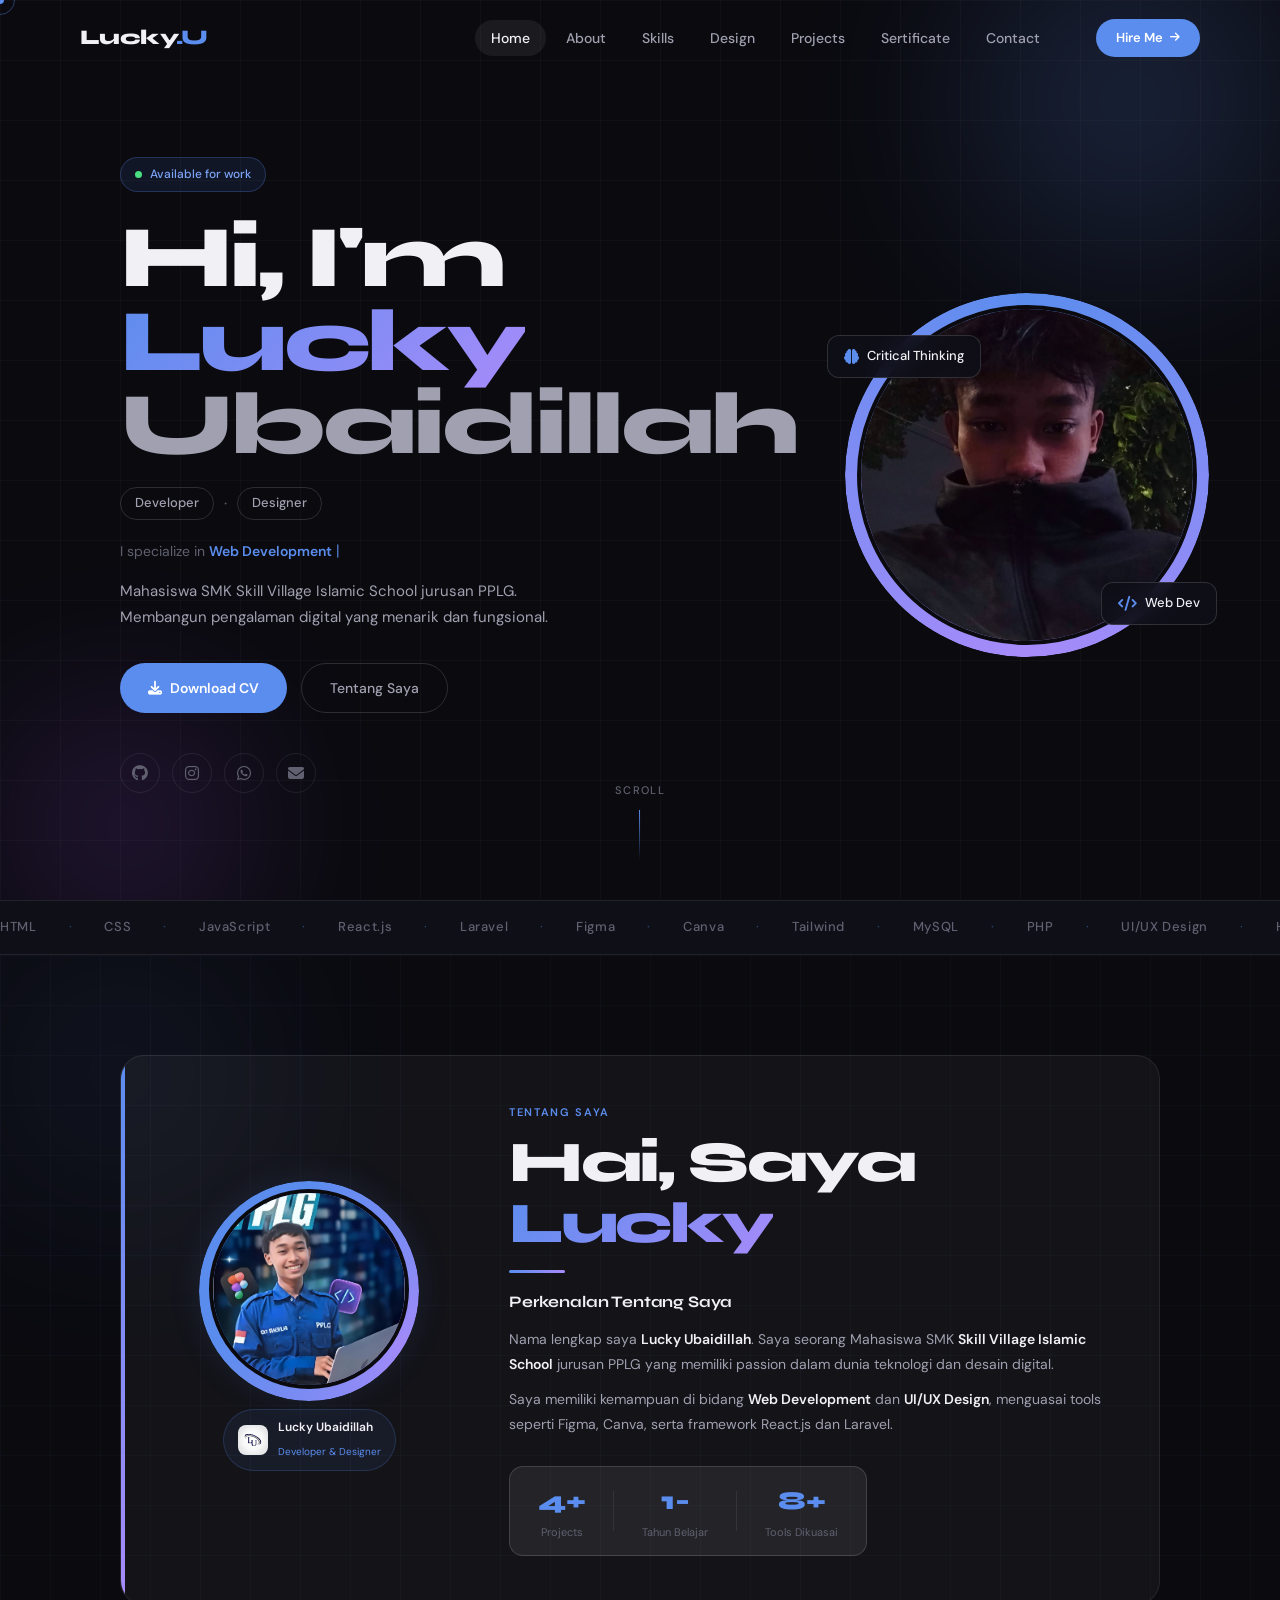
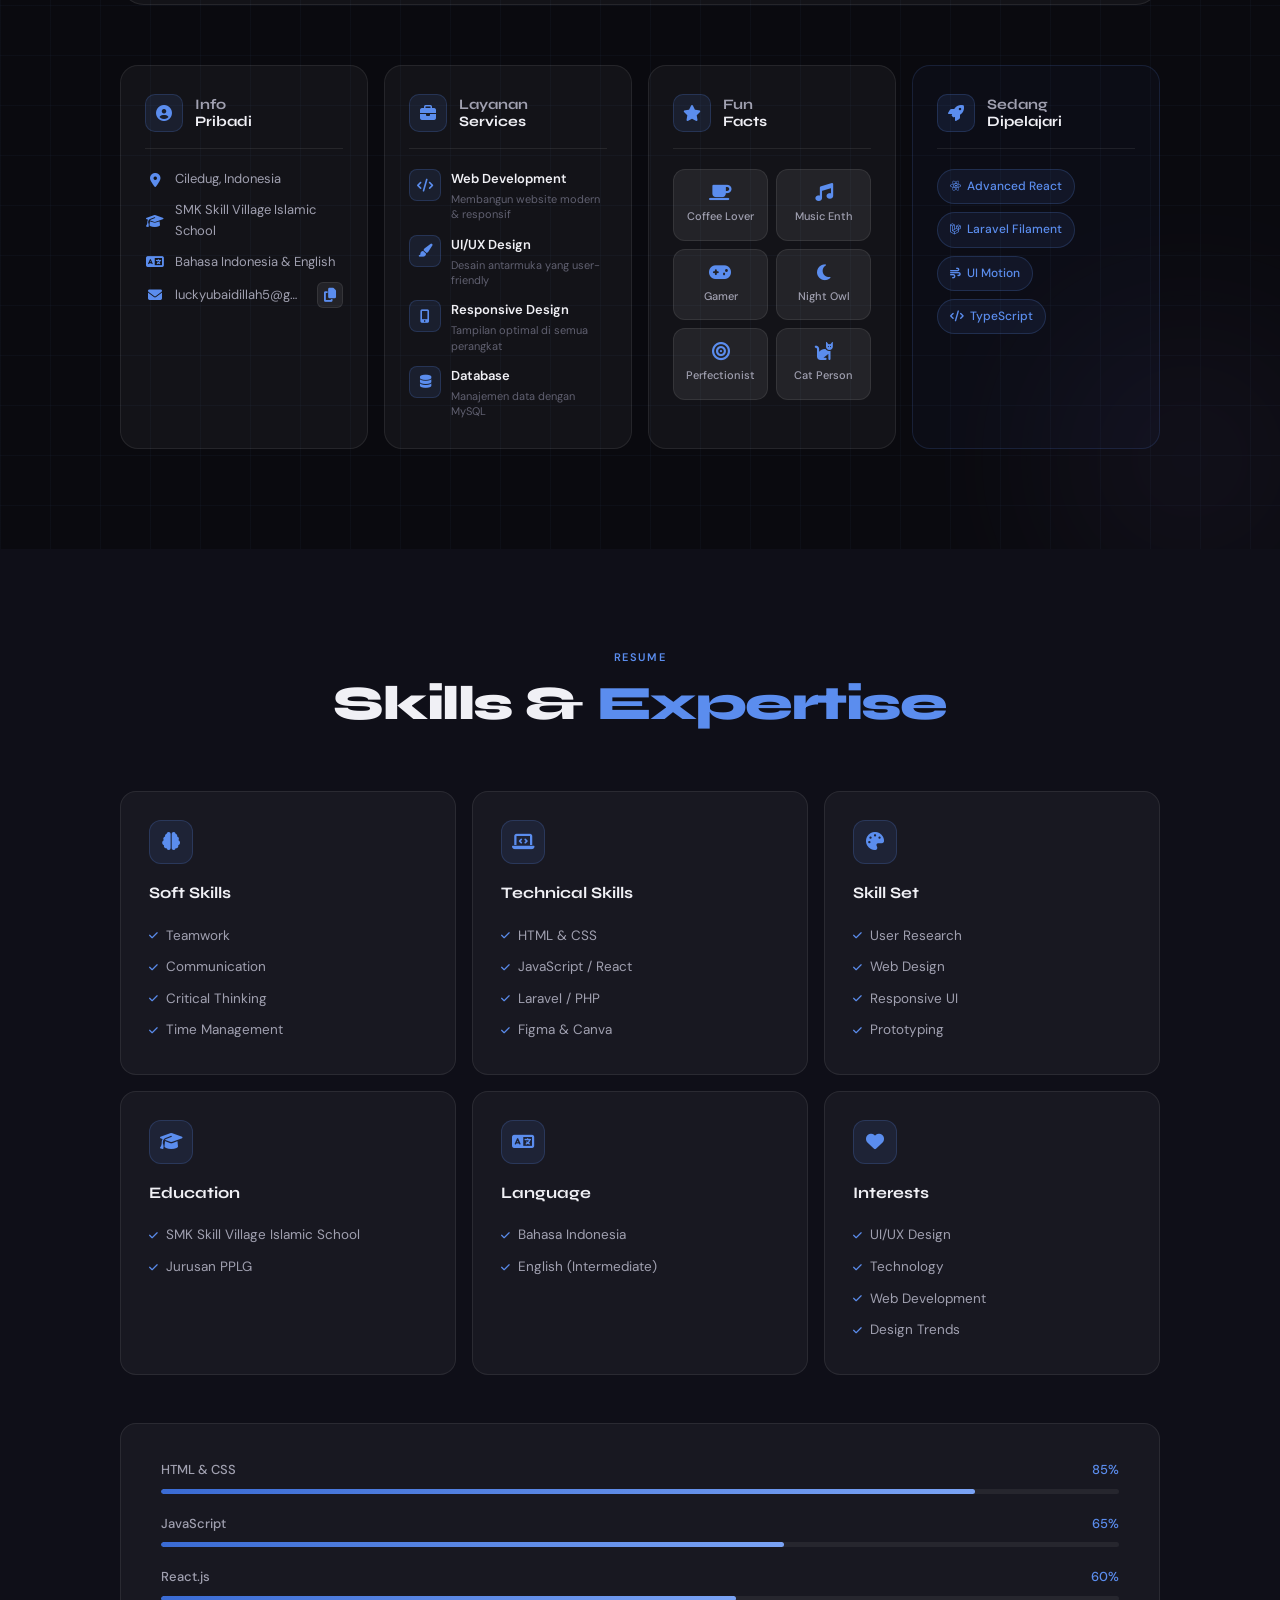
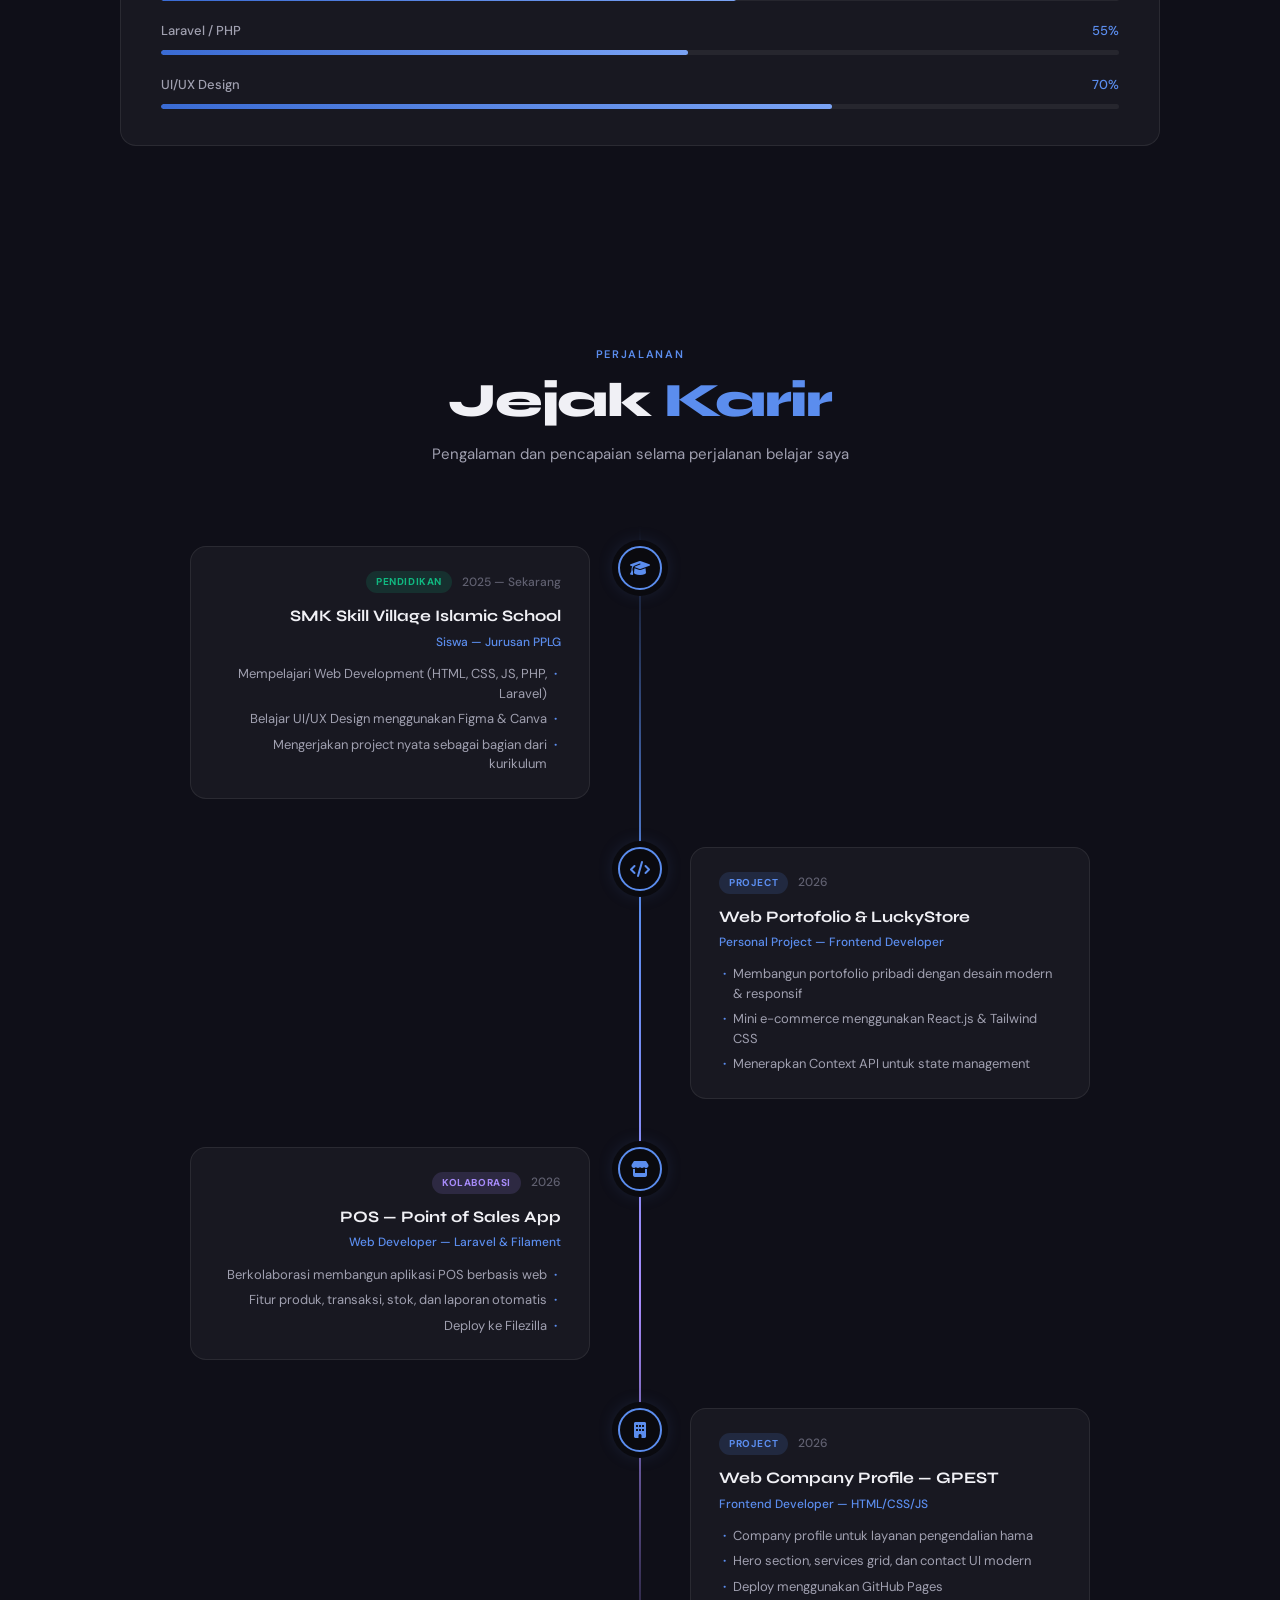
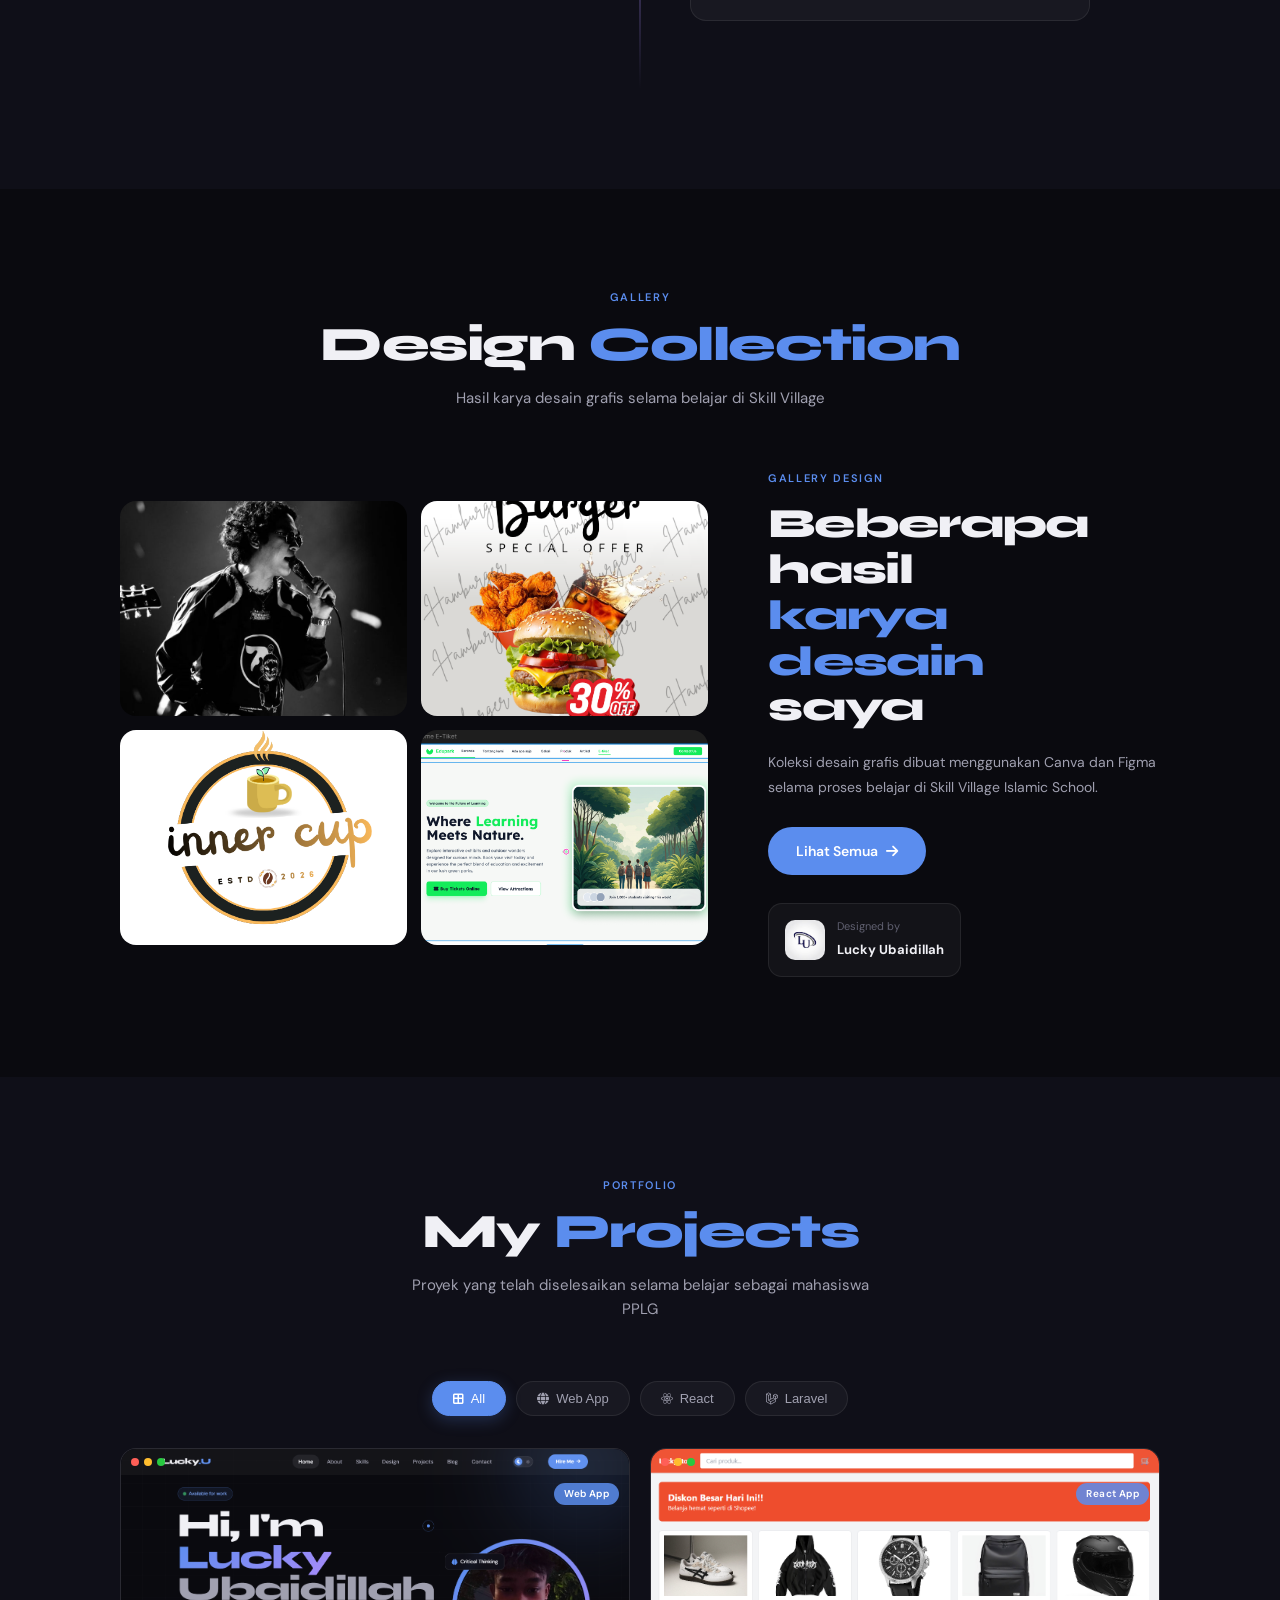
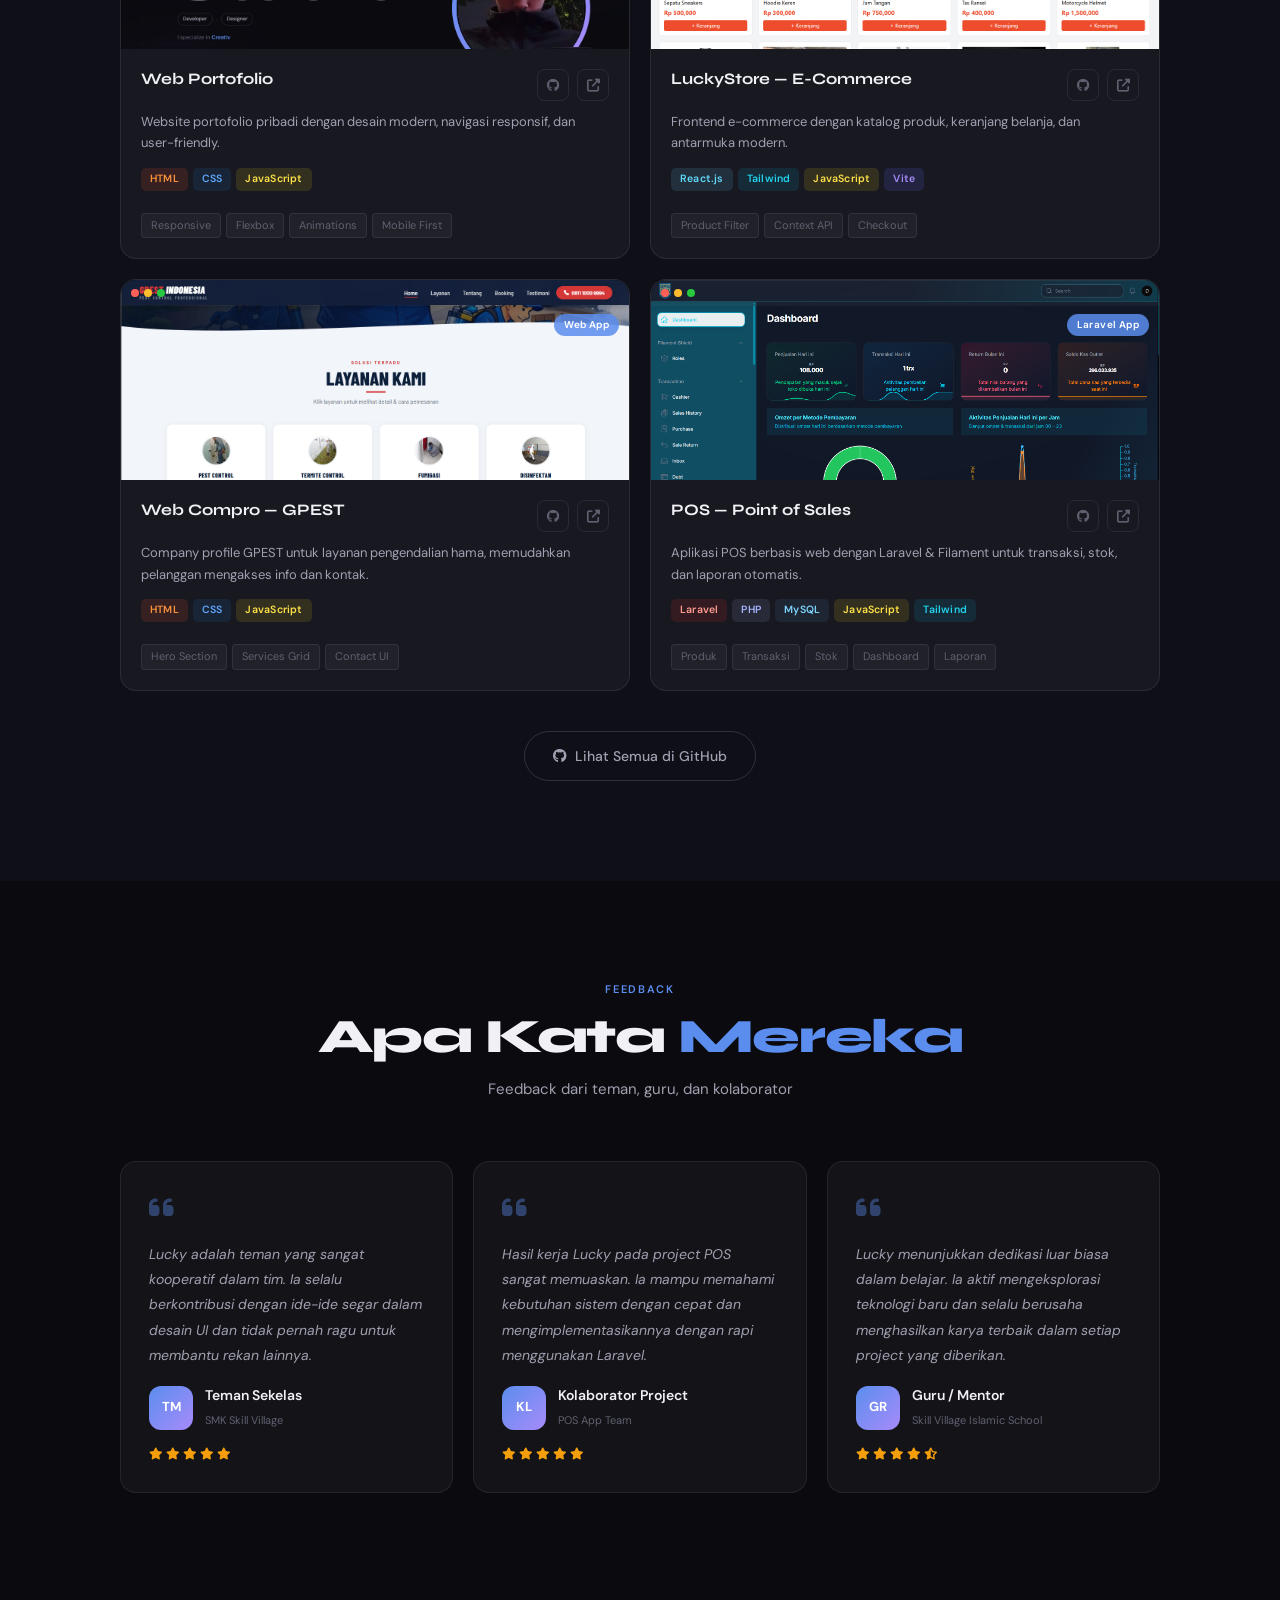
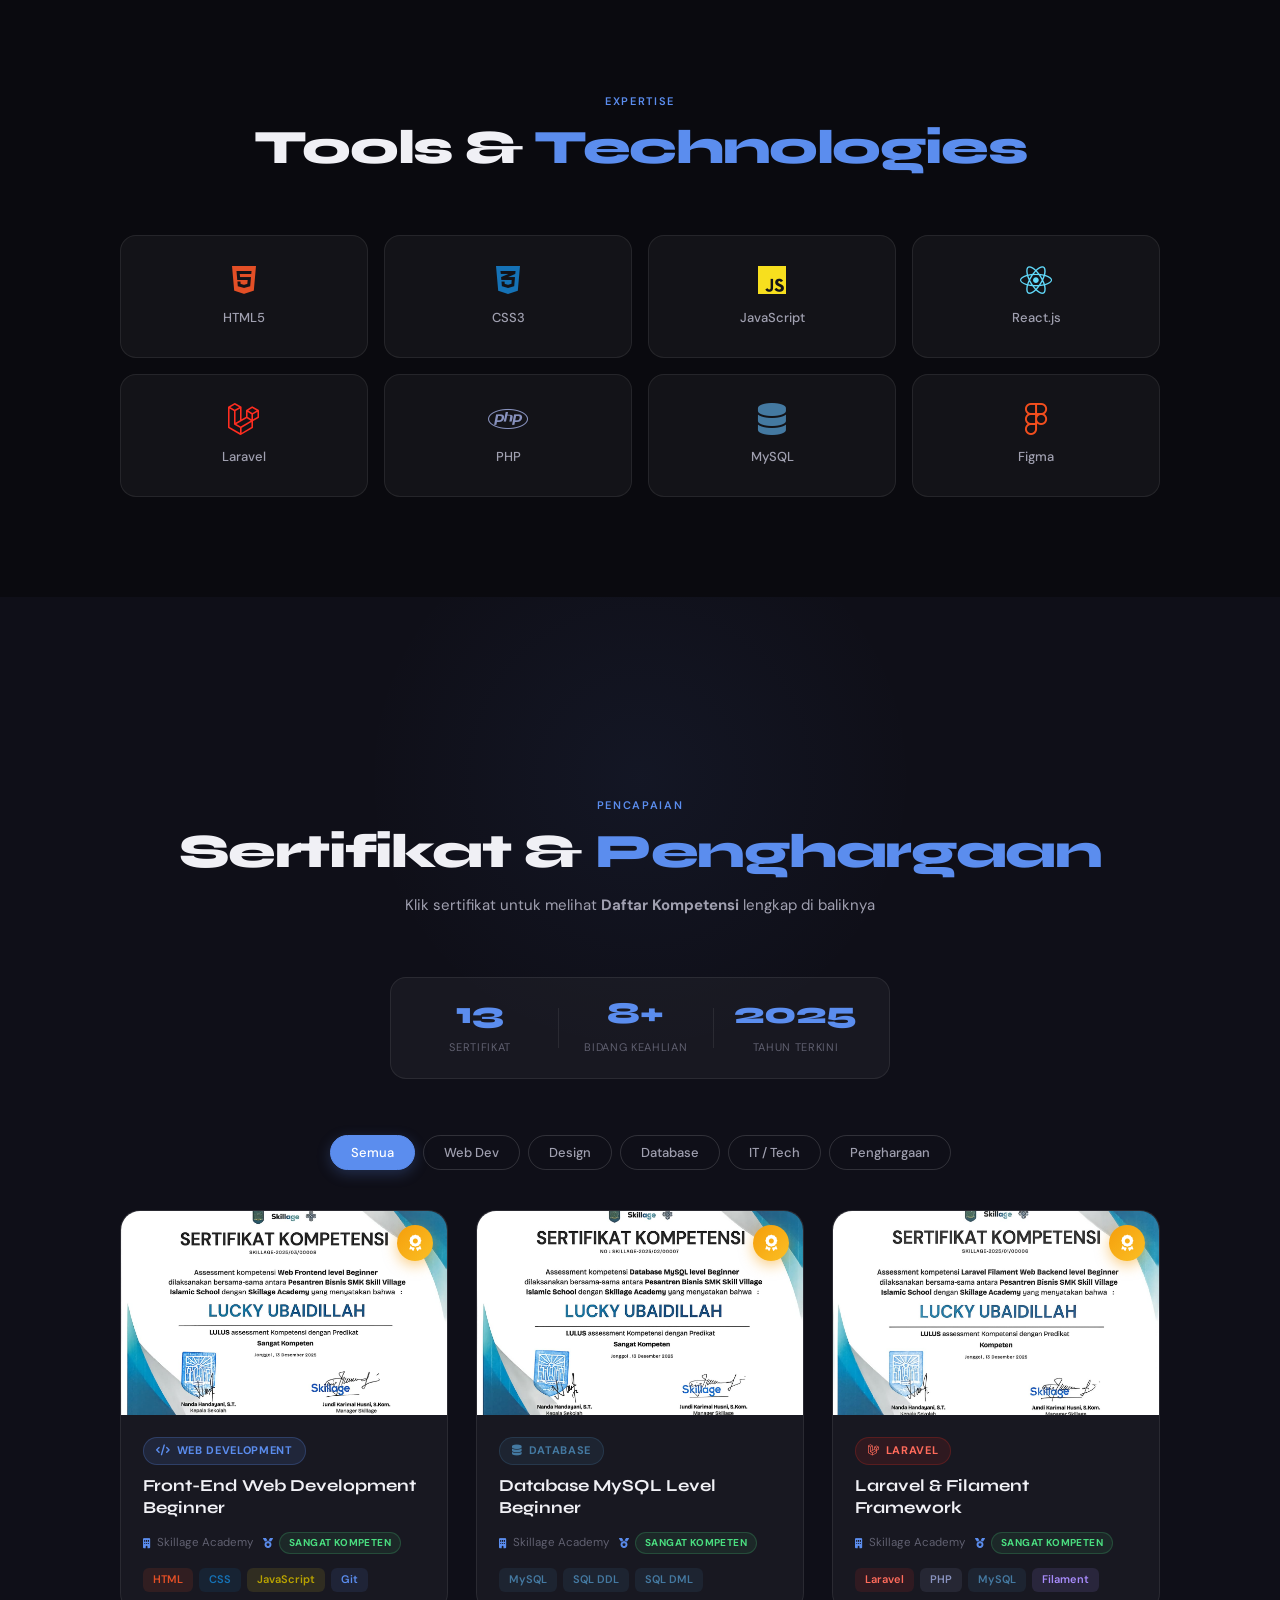
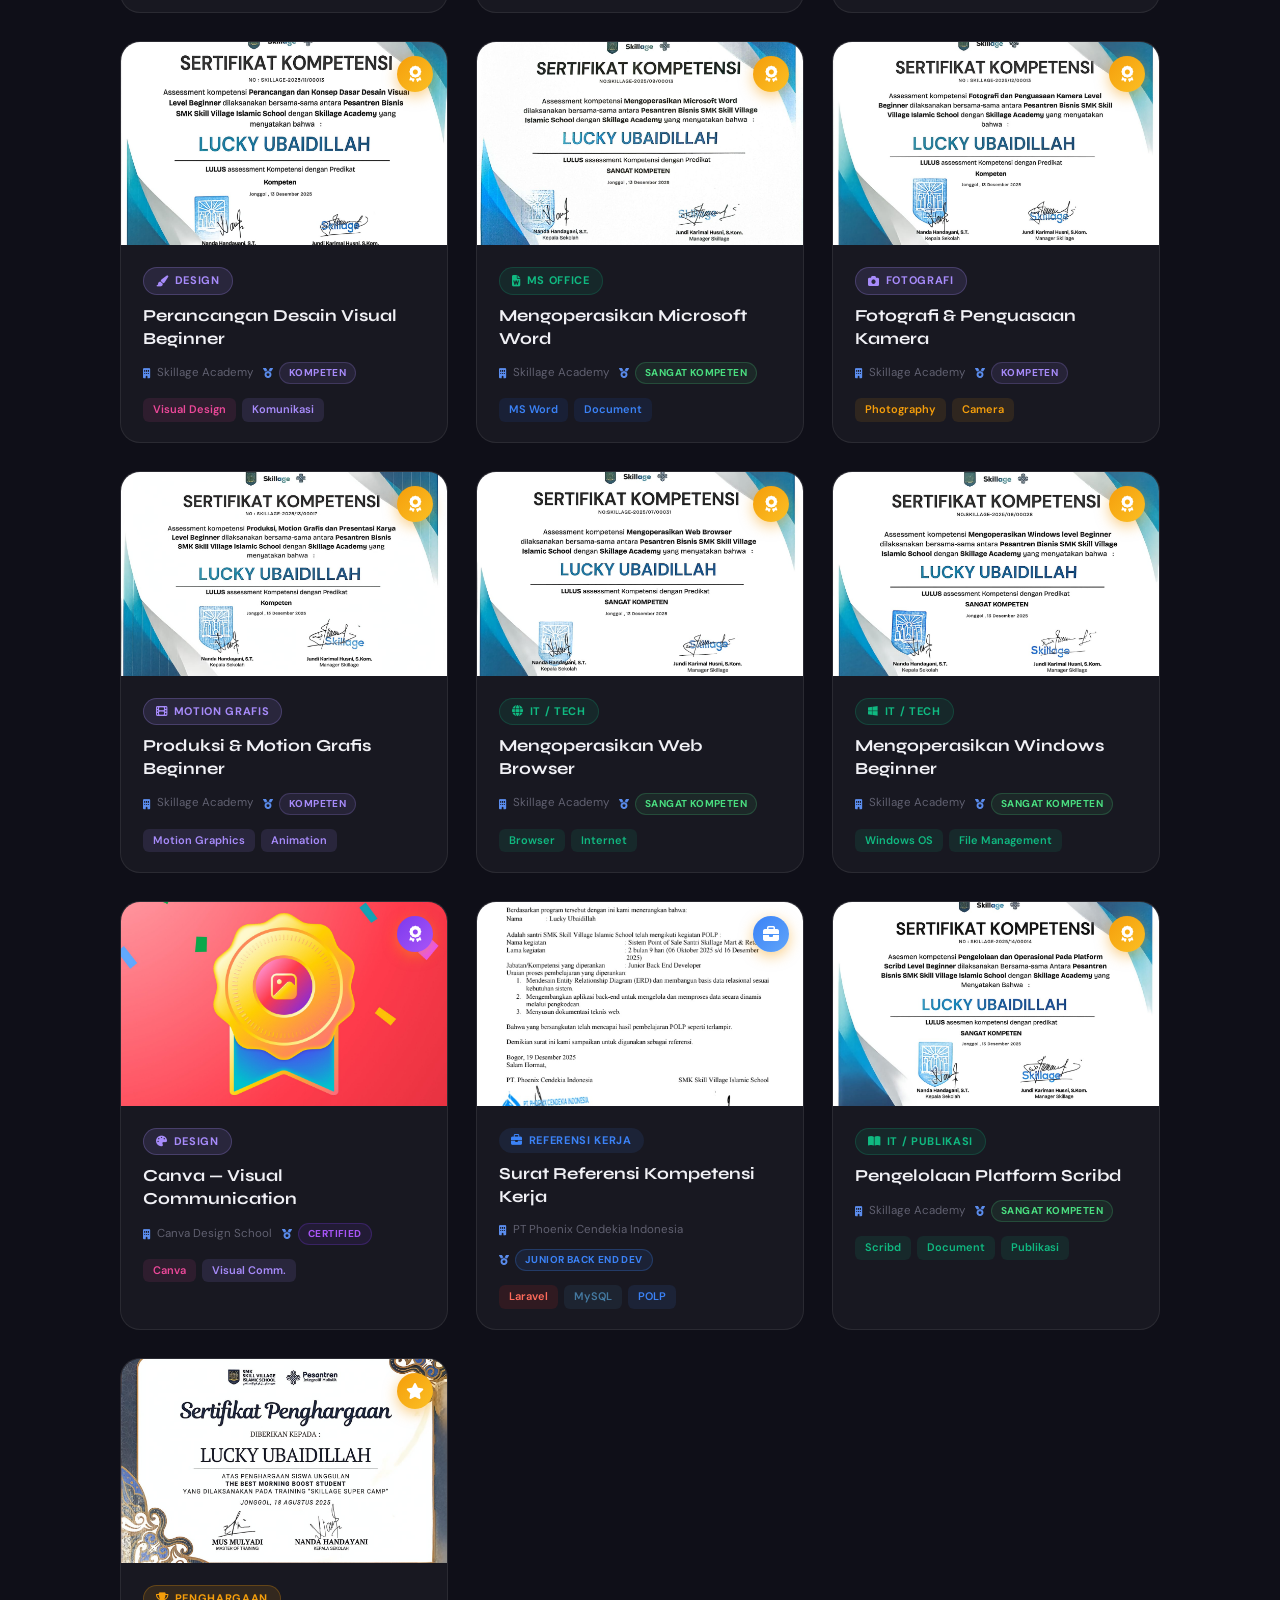
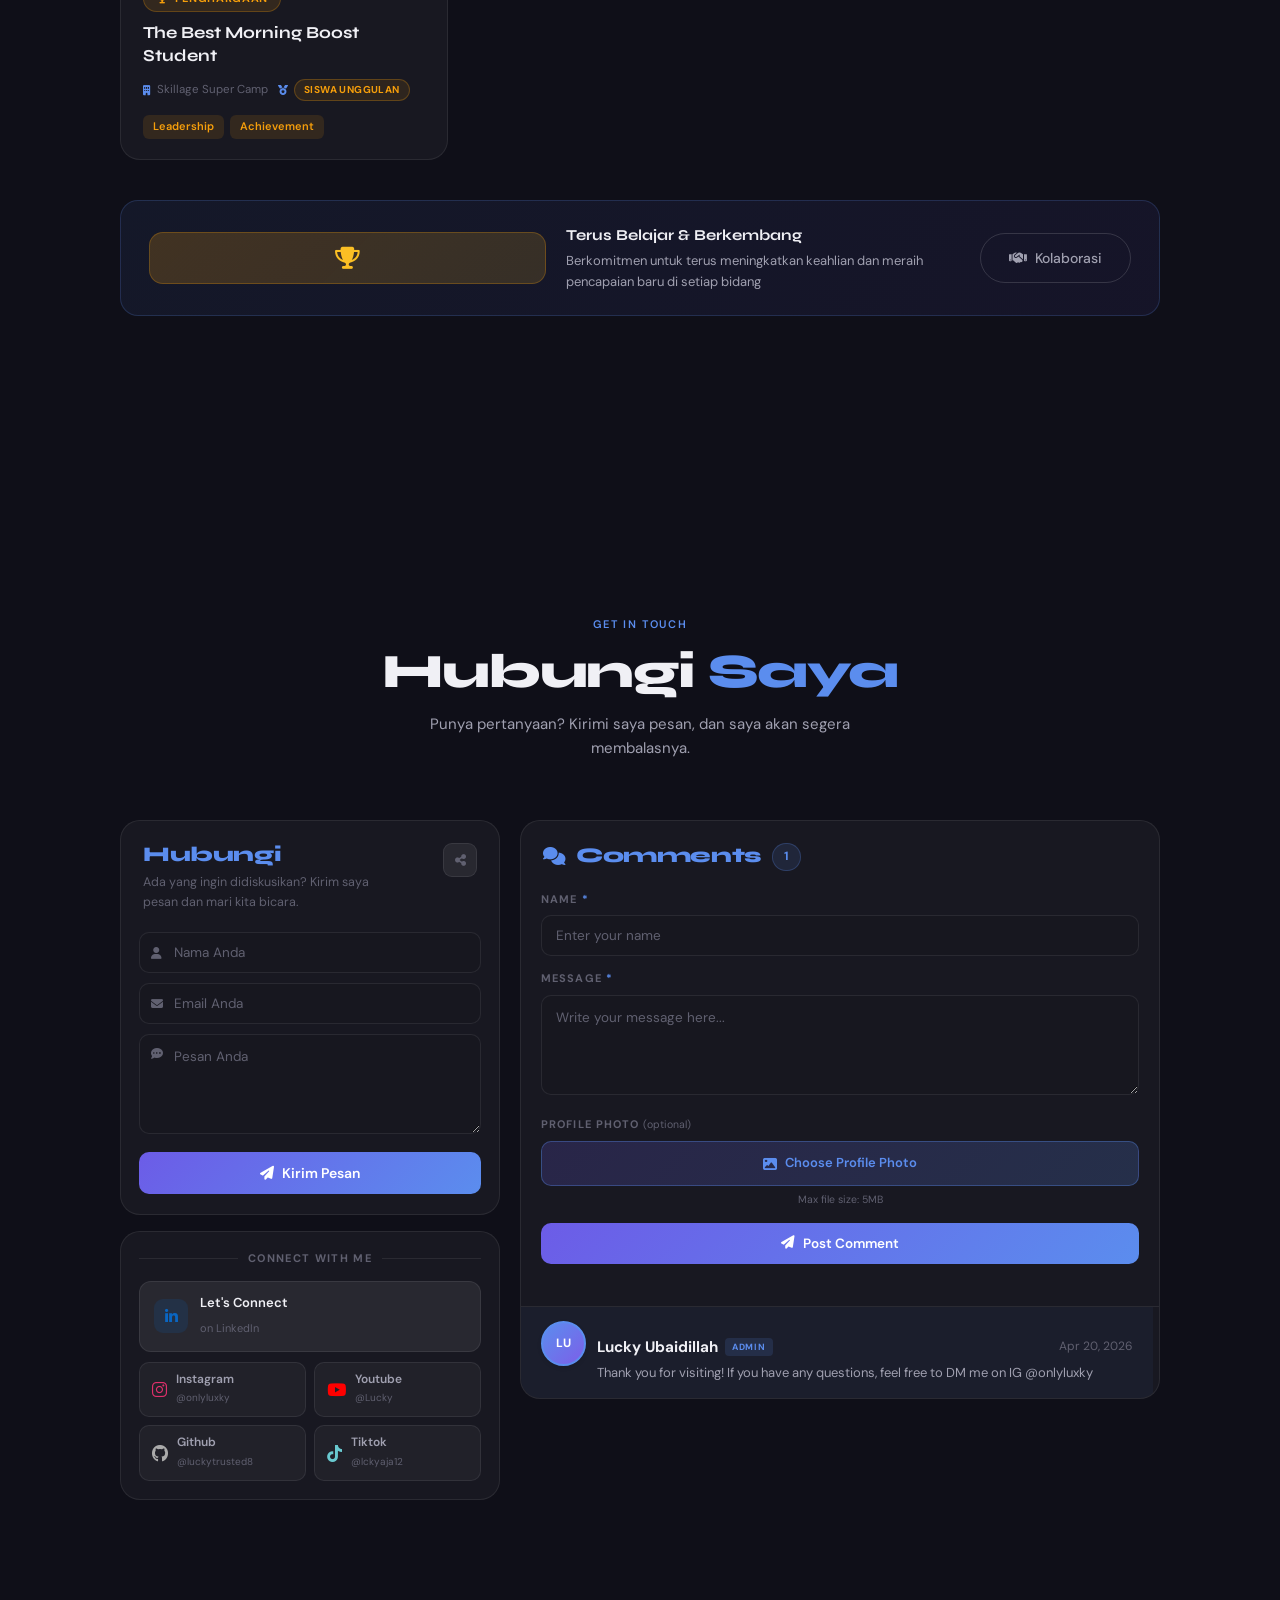
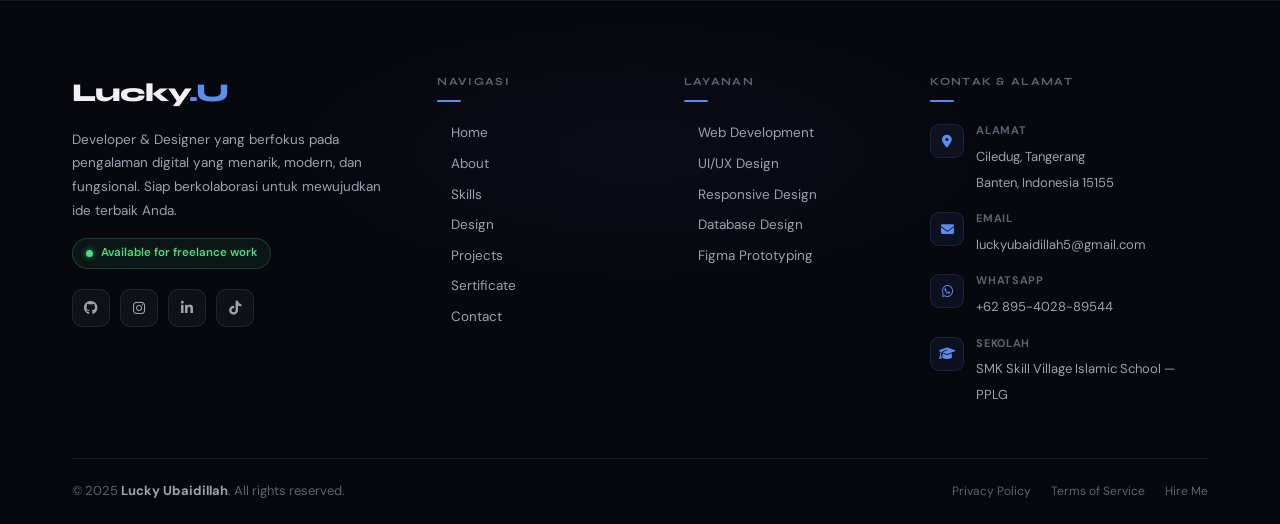
==== commit 14419db6: "update" ====
--- a/index.html
+++ b/index.html
@@ -64,18 +64,27 @@
       <a href="https://wa.me/62895402889544" target="_blank" class="nav-cta">
         Hire Me <i class="fas fa-arrow-right"></i>
       </a>
+      
       <button class="burger" id="burger" aria-label="menu">
-        <span></span><span></span><span></span>
+        <span></span>
+        <span></span>
+        <span></span>
       </button>
     </div>
-    <div class="mobile-menu" id="mobileMenu">
-      <a href="#home"       class="mobile-link">Home</a>
-      <a href="#about"      class="mobile-link">About</a>
-      <a href="#skills"     class="mobile-link">Skills</a>
-      <a href="#collection" class="mobile-link">Design</a>
-      <a href="#projects"   class="mobile-link">Projects</a>
-      <a href="#favorite"   class="mobile-link">Sertificate</a>
-      <a href="#contact"    class="mobile-link">Contact</a>
+
+    <div class="mobile-menu-overlay" id="mobileMenu">
+      <div class="mobile-menu-inner">
+        <div class="mobile-links">
+          <a href="#home"       class="mobile-link"><span>01.</span> Home</a>
+          <a href="#about"      class="mobile-link"><span>02.</span> About</a>
+          <a href="#skills"     class="mobile-link"><span>03.</span> Skills</a>
+          <a href="#collection" class="mobile-link"><span>04.</span> Design</a>
+          <a href="#projects"   class="mobile-link"><span>05.</span> Projects</a>
+          <a href="#favorite"   class="mobile-link"><span>06.</span> Sertificate</a>
+          <a href="#contact"    class="mobile-link"><span>07.</span> Contact</a>
+          <a href="https://wa.me/62895402889544" target="_blank" class="mobile-cta-btn">Hire Me <i class="fas fa-arrow-right"></i></a>
+        </div>
+      </div>
     </div>
   </header>
 
@@ -1157,26 +1166,20 @@
       </div>
     </div>
 
-    <!-- Bottom Bar -->
     <div class="footer-bottom">
       <div class="footer-container footer-bottom-inner">
         <p class="footer-copy">
-          © 2025 <strong>Lucky Ubaidillah</strong>. Dibuat dengan <i class="fas fa-heart" style="color:#e74c3c;"></i> &amp; <i class="fas fa-coffee" style="color:#f59e0b;"></i>
+          &copy; 2025 <strong>Lucky Ubaidillah</strong>. All rights reserved.
         </p>
         <div class="footer-bottom-links">
           <a href="#">Privacy Policy</a>
-          <span>·</span>
+          <span class="footer-dot"></span>
           <a href="#">Terms of Service</a>
-          <span>·</span>
+          <span class="footer-dot"></span>
           <a href="#contact">Hire Me</a>
         </div>
-        <div class="footer-stack-badge">
-          <span>Built with</span>
-          <span class="fstack">HTML</span>
-          <span class="fstack">CSS</span>
-          <span class="fstack">JS</span>
-        </div>
-      </div>
+      </div>
+    </div>
     </div><!-- /footer-bottom -->
 
   </footer>
--- a/index.css
+++ b/index.css
@@ -183,28 +183,44 @@
   margin-right: auto;
 }
 
-/* ═══════════════════ NAVBAR ═══════════════════ */
+/* ═══════════════════ NAVBAR (UPGRADED) ═══════════════════ */
 header {
   position: fixed;
   top: 0; left: 0; right: 0;
   z-index: 1000;
   padding: 0 40px;
-  transition: background .4s, box-shadow .4s, padding .4s;
-}
+  background: transparent;
+  box-shadow: none;
+  /* Transisi transform untuk efek Hide & Show on Scroll */
+  transition: transform 0.45s cubic-bezier(0.16, 1, 0.3, 1), 
+              background 0.4s ease, 
+              box-shadow 0.4s ease, 
+              padding 0.4s ease;
+}
+
+/* Keadaan ketika di-scroll ke bawah (Navbar Tersembunyi) */
+header.nav-hidden {
+  transform: translateY(-100%);
+}
+
+/* Keadaan ketika user melakukan scroll (Warna Berubah Blur Premium) */
 header.scrolled {
-  background: rgba(10,10,15,0.9);
-  backdrop-filter: blur(20px);
-  box-shadow: 0 1px 0 var(--border);
+  background: rgba(10, 10, 15, 0.75);
+  backdrop-filter: blur(24px);
+  -webkit-backdrop-filter: blur(24px);
+  box-shadow: 0 1px 0 var(--border), 0 10px 30px rgba(0,0,0,0.2);
   padding: 0 40px;
 }
+
 .nav-inner {
   max-width: 1120px;
   margin: 0 auto;
-  height: 72px;
+  height: 76px;
   display: flex;
   align-items: center;
   gap: 40px;
 }
+
 .nav-logo {
   font-family: 'Syne', sans-serif;
   font-size: 1.3rem;
@@ -212,6 +228,8 @@
   color: var(--text);
   letter-spacing: -.03em;
   flex-shrink: 0;
+  position: relative;
+  z-index: 1002; /* Di atas overlay saat dibuka */
 }
 .nav-logo span { color: var(--accent); }
 
@@ -250,46 +268,151 @@
 .nav-cta:hover { background: var(--accent3); transform: translateY(-1px); }
 .nav-cta i { font-size: 11px; }
 
+/* ── BURGER MENU PREMIUM ── */
 .burger {
   display: none;
   flex-direction: column;
+  justify-content: center;
+  align-items: center;
   gap: 5px;
-  background: none;
-  border: none;
+  background: var(--surface);
+  border: 1px solid var(--border);
+  border-radius: 50%;
+  width: 44px; height: 44px;
   cursor: pointer;
-  padding: 8px;
+  z-index: 1002;
+  transition: all 0.3s cubic-bezier(0.16, 1, 0.3, 1);
   margin-left: auto;
 }
+
+.burger:hover {
+  background: var(--surface2);
+  border-color: var(--accent);
+  transform: scale(1.05);
+}
+
 .burger span {
   display: block;
-  width: 22px; height: 2px;
+  width: 18px; height: 2px;
   background: var(--text);
   border-radius: 2px;
-  transition: all .3s ease;
-}
-.burger.open span:nth-child(1) { transform: translateY(7px) rotate(45deg); }
-.burger.open span:nth-child(2) { opacity: 0; }
-.burger.open span:nth-child(3) { transform: translateY(-7px) rotate(-45deg); }
-
-.mobile-menu {
-  display: none;
+  transition: transform 0.4s cubic-bezier(0.16, 1, 0.3, 1), 
+              opacity 0.3s ease, 
+              background-color 0.3s ease;
+}
+
+/* Transformasi animasi burger bar menjadi ikon silang X */
+.burger.open {
+  background: var(--text);
+  border-color: var(--text);
+}
+.burger.open span {
+  background: var(--bg);
+}
+.burger.open span:nth-child(1) { transform: translateY(7px) rotate(45deg); width: 20px; }
+.burger.open span:nth-child(2) { opacity: 0; transform: translateX(-10px); }
+.burger.open span:nth-child(3) { transform: translateY(-7px) rotate(-45deg); width: 20px; }
+
+/* ── MOBILE FULLSCREEN MENU OVERLAY ── */
+.mobile-menu-overlay {
+  position: fixed;
+  inset: 0;
+  width: 100vw;
+  height: 100vh;
+  background: rgba(10, 10, 15, 0.96);
+  backdrop-filter: blur(30px);
+  -webkit-backdrop-filter: blur(30px);
+  z-index: 1001;
+  display: flex;
+  align-items: center;
+  justify-content: center;
+  
+  /* Desain Clip-path lingkaran berpusat di area letak tombol burger */
+  clip-path: circle(0% at calc(100% - 46px) 38px);
+  transition: clip-path 0.7s cubic-bezier(0.85, 0, 0.15, 1);
+  pointer-events: none;
+}
+
+/* Transisi ekspansi melingkar ketika menu mobile dibuka */
+.mobile-menu-overlay.open {
+  clip-path: circle(150% at calc(100% - 46px) 38px);
+  pointer-events: all;
+}
+
+.mobile-menu-inner {
+  width: 100%;
+  max-width: 400px;
+  padding: 40px;
+  text-align: left;
+}
+
+.mobile-links {
+  display: flex;
   flex-direction: column;
-  padding: 16px 40px 24px;
-  background: rgba(10,10,15,0.97);
-  backdrop-filter: blur(20px);
-  border-top: 1px solid var(--border);
-  gap: 4px;
-}
-.mobile-menu.open { display: flex; }
+  gap: 20px;
+}
+
 .mobile-link {
-  padding: 12px 16px;
+  font-family: 'Syne', sans-serif;
+  font-size: 2rem;
+  font-weight: 800;
+  color: var(--text2);
+  display: block;
+  letter-spacing: -.03em;
+  transform: translateY(35px);
+  opacity: 0;
+  transition: transform 0.6s cubic-bezier(0.16, 1, 0.3, 1), opacity 0.6s ease;
+}
+
+/* Angka kecil estetik sebelum nama link navigasi */
+.mobile-link span {
+  font-family: 'DM Sans', sans-serif;
+  font-size: 0.85rem;
+  font-weight: 500;
+  color: var(--accent);
+  margin-right: 12px;
+}
+
+.mobile-link:hover {
+  color: var(--text);
+  transform: translateX(8px);
+}
+
+.mobile-cta-btn {
+  display: inline-flex;
+  align-items: center;
+  justify-content: center;
+  gap: 10px;
+  margin-top: 16px;
+  padding: 14px 32px;
+  background: linear-gradient(135deg, var(--accent), #7aa3f5);
+  color: #fff;
+  font-weight: 600;
+  border-radius: 50px;
   font-size: 15px;
-  font-weight: 500;
-  color: var(--text2);
-  border-radius: var(--radius-sm);
-  transition: all .2s;
-}
-.mobile-link:hover { color: var(--text); background: var(--surface); }
+  box-shadow: 0 10px 25px var(--accent-glow);
+  transform: translateY(35px);
+  opacity: 0;
+  transition: transform 0.6s cubic-bezier(0.16, 1, 0.3, 1), opacity 0.6s ease;
+}
+
+/* Staggered text delays (Teks menu mobile meluncur naik secara dinamis berurutan) */
+.mobile-menu-overlay.open .mobile-link:nth-child(1) { transition-delay: 0.18s; transform: translateY(0); opacity: 1; }
+.mobile-menu-overlay.open .mobile-link:nth-child(2) { transition-delay: 0.24s; transform: translateY(0); opacity: 1; }
+.mobile-menu-overlay.open .mobile-link:nth-child(3) { transition-delay: 0.30s; transform: translateY(0); opacity: 1; }
+.mobile-menu-overlay.open .mobile-link:nth-child(4) { transition-delay: 0.36s; transform: translateY(0); opacity: 1; }
+.mobile-menu-overlay.open .mobile-link:nth-child(5) { transition-delay: 0.42s; transform: translateY(0); opacity: 1; }
+.mobile-menu-overlay.open .mobile-link:nth-child(6) { transition-delay: 0.48s; transform: translateY(0); opacity: 1; }
+.mobile-menu-overlay.open .mobile-link:nth-child(7) { transition-delay: 0.54s; transform: translateY(0); opacity: 1; }
+.mobile-menu-overlay.open .mobile-cta-btn    { transition-delay: 0.60s; transform: translateY(0); opacity: 1; }
+
+/* Responsive Media Queries breakpoint penyesuaian */
+@media (max-width: 991px) {
+  header { padding: 0 24px; }
+  header.scrolled { padding: 0 24px; }
+  .nav-links, .nav-cta { display: none; }
+  .burger { display: flex; }
+}
 
 /* ═══════════════════ HERO ═══════════════════ */
 .hero {
@@ -4083,4 +4206,650 @@
   .navbar  { padding: 0 16px; }
   .mobile-menu  { padding: 16px 20px 24px; }
   .mobile-link  { font-size: 14px; padding: 11px 0; }
+}
+
+/* ═══════════════════════════════════════════════════════════
+   RESPONSIVE FIX — Mobile Optimized (390px / 360px targets)
+   Covers: iPhone 12/13/14 (390px), Samsung Galaxy (360px),
+           iPhone SE (375px), iPhone 14 Plus (430px)
+   ═══════════════════════════════════════════════════════════ */
+
+/* ── 1. Global mobile container fix ── */
+@media (max-width: 480px) {
+  html, body {
+    overflow-x: hidden;
+    max-width: 100vw;
+  }
+
+  .section-container {
+    padding: 56px 18px 48px;
+  }
+
+  /* Section headers */
+  .section-title {
+    font-size: clamp(1.6rem, 7.5vw, 2.2rem);
+    letter-spacing: -.03em;
+  }
+  .section-label {
+    font-size: 10px;
+    letter-spacing: .12em;
+  }
+  .section-desc {
+    font-size: 13.5px;
+  }
+}
+
+/* ── 2. HERO SECTION ── */
+@media (max-width: 768px) {
+  .hero-content {
+    padding: 96px 20px 52px;
+    gap: 36px;
+    text-align: center;
+  }
+
+  /* Floating cards: reposition so they don't cause overflow */
+  .fc-1 { right: 0px; bottom: 8px; font-size: 11px; padding: 8px 12px; }
+  .fc-2 { left: 0px; top: 15px; font-size: 11px; padding: 8px 12px; }
+  .floating-card { gap: 6px; }
+  .floating-card span { font-size: 11px; }
+
+  /* Hero actions: always center on mobile */
+  .hero-actions {
+    justify-content: center;
+    align-items: center;
+    flex-direction: row;
+    flex-wrap: wrap;
+    gap: 12px;
+  }
+
+  .hero-badge {
+    display: inline-flex;
+    justify-content: center;
+  }
+
+  .hero-typing {
+    text-align: center;
+  }
+
+  .hero-desc {
+    font-size: 14px;
+    max-width: 100%;
+    text-align: center;
+    margin-bottom: 24px;
+  }
+}
+
+@media (max-width: 480px) {
+  .hero-content {
+    padding: 88px 18px 44px;
+    gap: 28px;
+  }
+
+  .hero-title {
+    font-size: clamp(2rem, 10vw, 2.6rem);
+    line-height: 1.0;
+    margin-bottom: 16px;
+  }
+
+  /* Hero actions: always centered, stays in row on normal phones */
+  .hero-actions {
+    justify-content: center;
+    align-items: center;
+    flex-direction: row;
+    flex-wrap: wrap;
+    gap: 10px;
+  }
+
+  .btn-primary, .btn-ghost {
+    padding: 11px 20px;
+    font-size: 13px;
+  }
+
+  /* Profile image on mobile */
+  .hero-img-wrap, .hero-img {
+    width: 200px;
+    height: 200px;
+  }
+
+  /* Floating cards: hide on very small to prevent overflow */
+  .fc-1, .fc-2 {
+    display: none;
+  }
+}
+
+@media (max-width: 390px) {
+  .hero-content {
+    padding: 84px 16px 40px;
+  }
+
+  .hero-title {
+    font-size: clamp(1.9rem, 10.5vw, 2.4rem);
+  }
+
+  .hero-img-wrap, .hero-img {
+    width: 180px;
+    height: 180px;
+  }
+}
+
+/* ── 3. NAVBAR ── */
+@media (max-width: 480px) {
+  .nav-inner {
+    padding: 0 18px;
+  }
+
+  .nav-logo {
+    font-size: 1.15rem;
+  }
+
+  .mobile-menu {
+    padding: 14px 18px 20px;
+  }
+
+  .mobile-link {
+    font-size: 14px;
+    padding: 12px 0;
+  }
+}
+
+/* ── 4. ABOUT / ABN SECTION ── */
+@media (max-width: 480px) {
+  .abn-top {
+    padding: 24px 16px;
+    gap: 24px;
+    border-radius: 16px;
+  }
+
+  .abn-heading {
+    font-size: clamp(1.6rem, 7vw, 2.2rem);
+  }
+
+  .abn-sub {
+    font-size: 0.95rem;
+  }
+
+  .abn-text {
+    font-size: 13.5px;
+    line-height: 1.7;
+  }
+
+  .abn-stats {
+    gap: 0;
+    border-radius: 12px;
+    padding: 14px 10px;
+    width: 100%;
+  }
+
+  .abn-stat-num {
+    font-size: 1.6rem;
+  }
+
+  .abn-stat-lbl {
+    font-size: 10px;
+  }
+
+  /* About grid: 2 kolom masih OK di 390px */
+  .abn-grid {
+    grid-template-columns: 1fr 1fr;
+    gap: 10px;
+  }
+
+  .abn-col {
+    padding: 16px 14px;
+    border-radius: 14px;
+  }
+
+  .abn-col-header h4 {
+    font-size: 0.85rem;
+  }
+
+  .abn-list li {
+    font-size: 12.5px;
+    gap: 8px;
+  }
+
+  .abn-fun-grid {
+    grid-template-columns: 1fr 1fr;
+    gap: 8px;
+  }
+
+  .abn-fun-item {
+    padding: 10px 8px;
+    font-size: 11px;
+  }
+
+  .abn-learning-tag {
+    font-size: 11.5px;
+    padding: 7px 12px;
+  }
+
+  .abn-photo-wrap {
+    display: flex;
+    justify-content: center;
+  }
+}
+
+@media (max-width: 360px) {
+  /* Pada layar 360px (Samsung Galaxy), abn-grid jadi 1 kolom */
+  .abn-grid {
+    grid-template-columns: 1fr;
+  }
+}
+
+/* ── 5. SKILLS / ABOUT CARDS ── */
+@media (max-width: 480px) {
+  .about-grid {
+    grid-template-columns: 1fr 1fr;
+    gap: 12px;
+  }
+
+  .about-card {
+    padding: 20px 16px;
+    border-radius: 16px;
+  }
+
+  .about-card h3 {
+    font-size: 0.9rem;
+    margin-bottom: 10px;
+  }
+
+  .about-card ul li {
+    font-size: 12.5px;
+    gap: 7px;
+  }
+
+  .about-card-icon {
+    width: 40px;
+    height: 40px;
+    font-size: 18px;
+    margin-bottom: 12px;
+  }
+
+  .skills-bar-wrap {
+    padding: 20px 16px;
+    border-radius: 16px;
+    gap: 14px;
+  }
+
+  .skill-bar-label span {
+    font-size: 13px;
+  }
+}
+
+@media (max-width: 360px) {
+  .about-grid {
+    grid-template-columns: 1fr;
+  }
+}
+
+/* ── 6. TIMELINE ── */
+@media (max-width: 480px) {
+  .timeline::before {
+    left: 16px;
+  }
+
+  .tl-item {
+    padding-left: 44px;
+  }
+
+  .tl-dot {
+    left: 16px !important;
+    width: 32px;
+    height: 32px;
+    font-size: 12px;
+  }
+
+  .tl-content {
+    padding: 18px 16px;
+    border-radius: 14px;
+  }
+
+  .tl-content h3 {
+    font-size: 0.95rem;
+    margin-bottom: 4px;
+  }
+
+  .tl-role {
+    font-size: 12.5px;
+  }
+
+  .tl-list li {
+    font-size: 12.5px;
+    padding-left: 12px;
+  }
+
+  .tl-year {
+    font-size: 11px;
+  }
+
+  .tl-tag {
+    font-size: 10px;
+    padding: 3px 10px;
+  }
+}
+
+/* ── 7. DESIGN COLLECTION ── */
+@media (max-width: 480px) {
+  .design-layout {
+    gap: 24px;
+  }
+
+  .design-grid {
+    grid-template-columns: 1fr 1fr;
+    gap: 10px;
+  }
+
+  .design-info {
+    text-align: center;
+    padding: 0 4px;
+  }
+
+  .design-info h2 {
+    font-size: clamp(1.5rem, 7vw, 2rem);
+    text-align: center;
+    margin-bottom: 12px;
+  }
+
+  .di-label {
+    text-align: center;
+  }
+
+  .di-desc {
+    font-size: 13.5px;
+    text-align: center;
+  }
+
+  .di-author {
+    justify-content: center;
+    margin-top: 20px;
+  }
+}
+
+/* ── 8. PROJECTS ── */
+@media (max-width: 480px) {
+  .filter-wrap {
+    gap: 7px;
+    flex-wrap: wrap;
+    justify-content: center;
+  }
+
+  .filter-btn {
+    padding: 7px 13px;
+    font-size: 12px;
+  }
+
+  .pcard {
+    border-radius: 16px;
+  }
+
+  .pcard-preview {
+    height: 180px;
+  }
+
+  .pcard-body {
+    padding: 18px 16px 16px;
+  }
+
+  .pcard-top h3 {
+    font-size: 0.95rem;
+  }
+
+  .pcard-body p {
+    font-size: 13px;
+  }
+}
+
+/* ── 9. TOOLS GRID ── */
+@media (max-width: 480px) {
+  .tools-grid {
+    grid-template-columns: repeat(4, 1fr);
+    gap: 10px;
+  }
+
+  .tool-item {
+    padding: 14px 8px;
+    border-radius: 12px;
+  }
+
+  .tool-item i {
+    font-size: 1.6rem;
+  }
+
+  .tool-item span {
+    font-size: 10.5px;
+  }
+}
+
+@media (max-width: 360px) {
+  .tools-grid {
+    grid-template-columns: repeat(4, 1fr);
+  }
+}
+
+/* ── 10. TESTIMONIAL ── */
+@media (max-width: 480px) {
+  .testi-card {
+    padding: 22px 18px;
+    border-radius: 16px;
+  }
+
+  .testi-text {
+    font-size: 13.5px;
+    line-height: 1.65;
+  }
+
+  .testi-author strong {
+    font-size: 13.5px;
+  }
+
+  .testi-author span {
+    font-size: 12px;
+  }
+}
+
+/* ── 11. CONTACT SECTION ── */
+@media (max-width: 480px) {
+  .cn-grid {
+    grid-template-columns: 1fr;
+    gap: 14px;
+  }
+
+  .cn-card {
+    border-radius: 16px;
+  }
+
+  .cn-card-head {
+    padding: 18px 16px 0;
+  }
+
+  .cn-card-title {
+    font-size: 1.1rem;
+  }
+
+  .cn-form {
+    padding: 0 14px 18px;
+  }
+
+  .cn-input {
+    font-size: 14px;
+    padding: 12px 14px 12px 40px;
+  }
+
+  .cn-textarea {
+    min-height: 100px;
+  }
+
+  .cn-btn-send, .cn-btn-post {
+    font-size: 13.5px;
+    padding: 12px 22px;
+  }
+
+  .cn-socials-grid {
+    grid-template-columns: 1fr 1fr;
+    gap: 10px;
+  }
+
+  .cn-social-item {
+    padding: 12px 10px;
+    border-radius: 12px;
+  }
+
+  .cn-social-item strong {
+    font-size: 12.5px;
+  }
+
+  .cn-social-item span {
+    font-size: 11px;
+  }
+
+  .cn-linkedin {
+    padding: 14px 16px;
+    border-radius: 14px;
+  }
+
+  .cn-comments-list {
+    max-height: 260px;
+  }
+
+  .cn-comment-form {
+    padding: 0 14px 14px;
+  }
+}
+
+/* ── 12. MARQUEE ── */
+@media (max-width: 480px) {
+  .marquee-strip {
+    padding: 14px 0;
+  }
+
+  .marquee-track span {
+    font-size: 12px;
+    margin: 0 10px;
+  }
+}
+
+/* ── 13. SCROLL DOWN ARROW ── */
+@media (max-width: 768px) {
+  .scroll-down {
+    display: none;
+  }
+}
+
+/* ── 14. BACK TO TOP ── */
+@media (max-width: 480px) {
+  .back-to-top {
+    width: 42px;
+    height: 42px;
+    bottom: 18px;
+    right: 16px;
+  }
+}
+
+/* ── 15. CERT SECTION EXTRA FIX ── */
+@media (max-width: 480px) {
+  .cert-stats {
+    padding: 14px 10px;
+    border-radius: 12px;
+    margin-bottom: 20px;
+  }
+
+  .cert-filter-wrap {
+    gap: 6px;
+    margin-bottom: 20px;
+    padding: 0 2px;
+  }
+
+  .cert-filter-btn {
+    padding: 6px 11px;
+    font-size: 11px;
+    border-radius: 40px;
+  }
+
+  .cert-grid {
+    grid-template-columns: 1fr;
+    gap: 14px;
+  }
+
+  .cert-card-new {
+    border-radius: 14px;
+  }
+
+  .cert-body-new {
+    padding: 12px 14px 14px;
+  }
+
+  .cert-title-new {
+    font-size: 0.9rem;
+  }
+
+  /* Tampilkan overlay hint di mobile (no hover) */
+  .cert-img-overlay {
+    opacity: 1;
+    background: rgba(5, 5, 20, 0.18);
+  }
+
+  .cert-zoom-btn {
+    transform: scale(0.8);
+  }
+}
+
+/* ── 16. MODAL CERT ── */
+@media (max-width: 480px) {
+  .cert-modal-overlay {
+    padding: 10px;
+    align-items: flex-end;
+  }
+
+  .cert-modal {
+    border-radius: 20px 20px 16px 16px;
+    max-height: 88vh;
+  }
+
+  .cert-modal-close {
+    top: 10px;
+    right: 10px;
+    width: 30px;
+    height: 30px;
+    font-size: 11px;
+  }
+
+  .cmt {
+    padding: 7px 10px;
+    font-size: 11px;
+  }
+}
+
+/* ── 17. OVERFLOW PREVENTION ── */
+@media (max-width: 768px) {
+  .hero,
+  .about-new,
+  .about,
+  .timeline-section,
+  .collection,
+  .projects,
+  .tools-section,
+  .cert-section,
+  .contact-new,
+  .footer-company {
+    overflow-x: hidden;
+  }
+}
+
+/* ── 18. SECTION CONTAINER PADDING OVERRIDE ── */
+@media (max-width: 360px) {
+  .section-container {
+    padding: 52px 14px 44px;
+  }
+
+  .hero-content {
+    padding: 80px 14px 40px;
+  }
+
+  .footer-container {
+    padding: 0 14px;
+  }
+
+  .abn-top {
+    padding: 20px 14px;
+  }
 }
